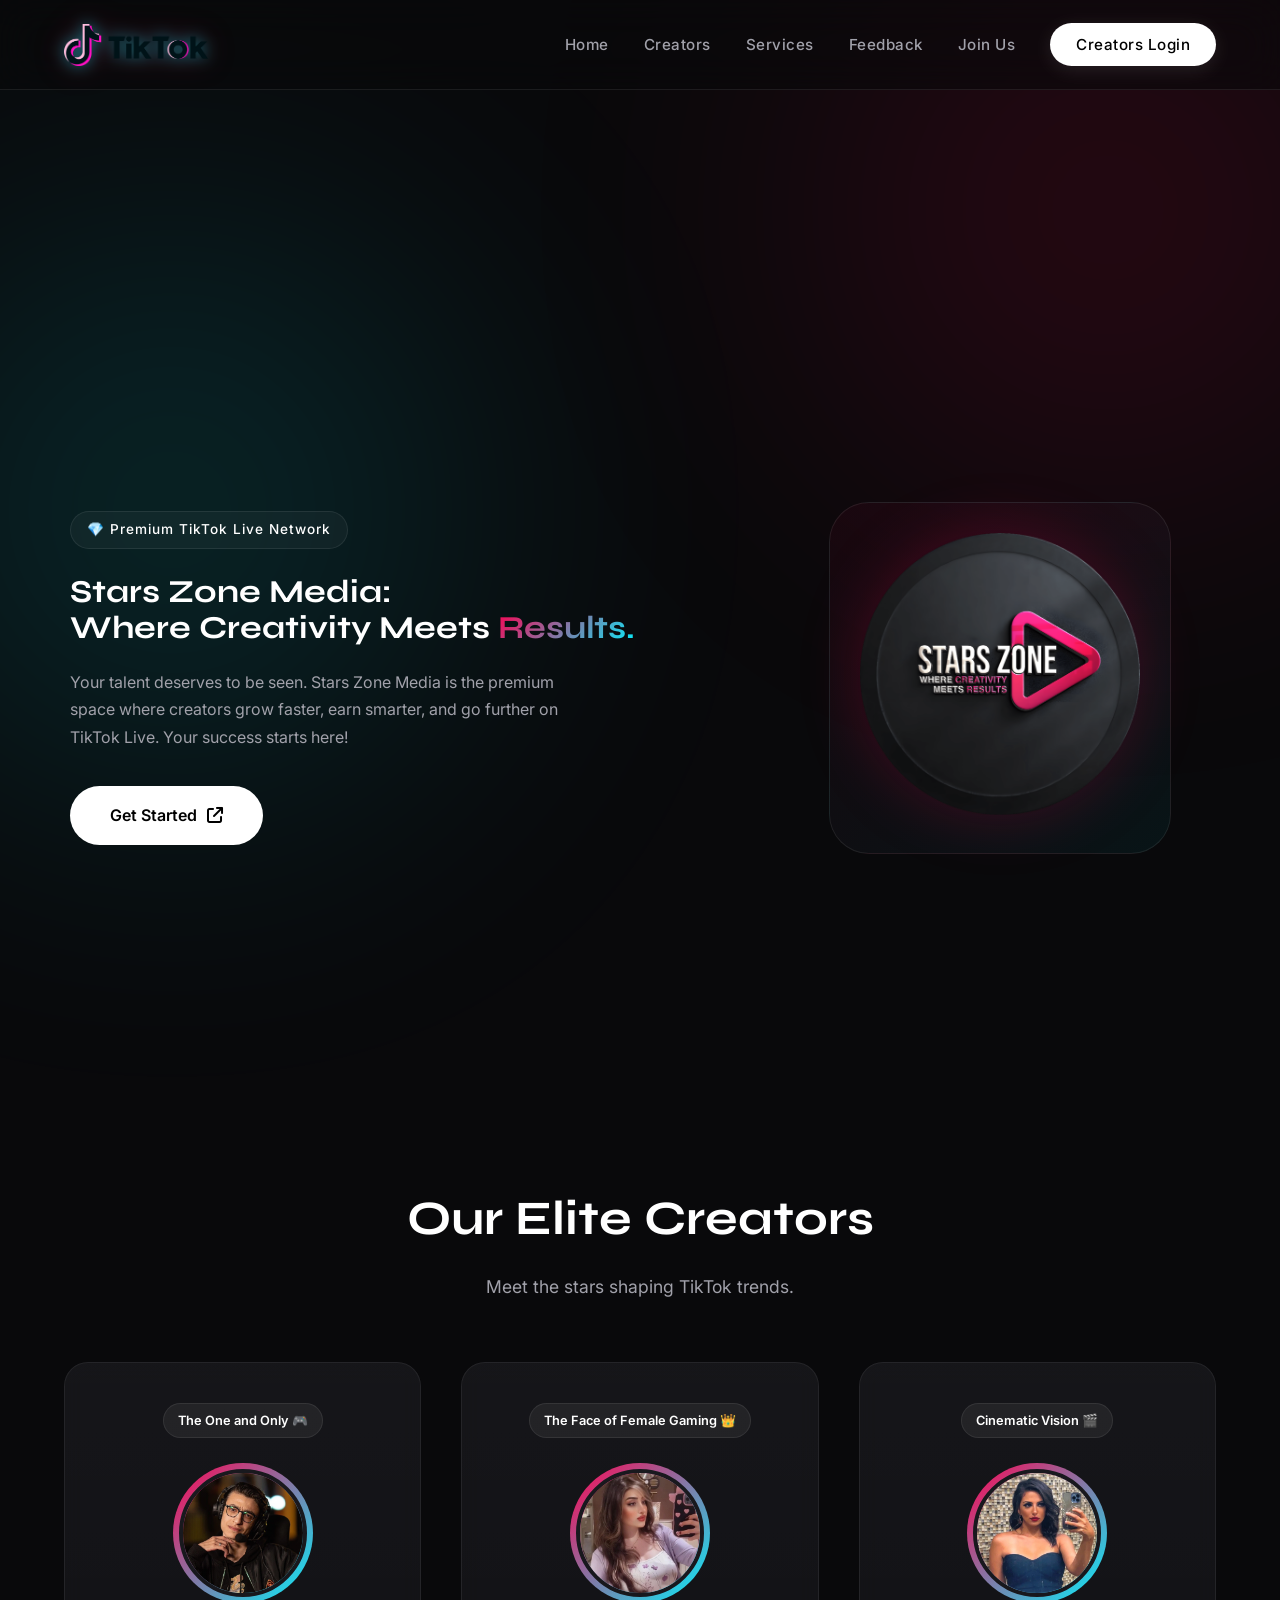
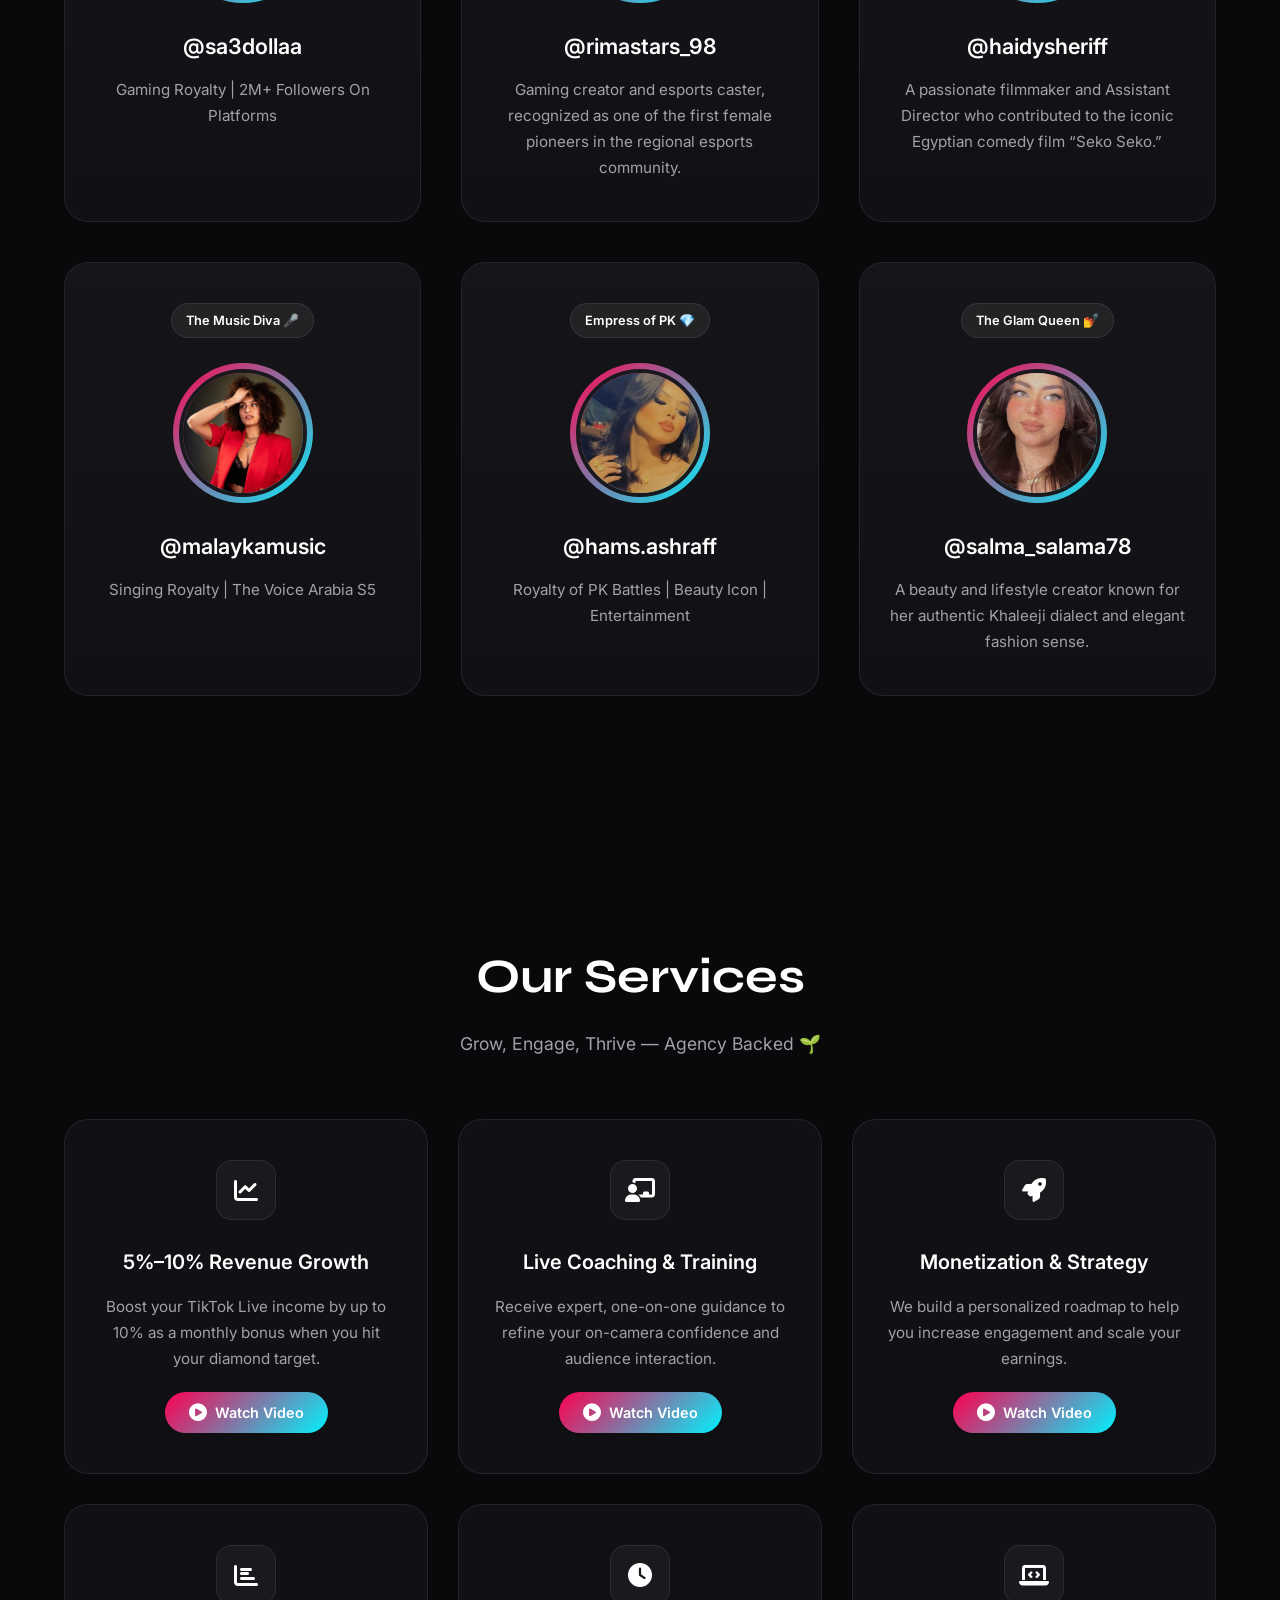
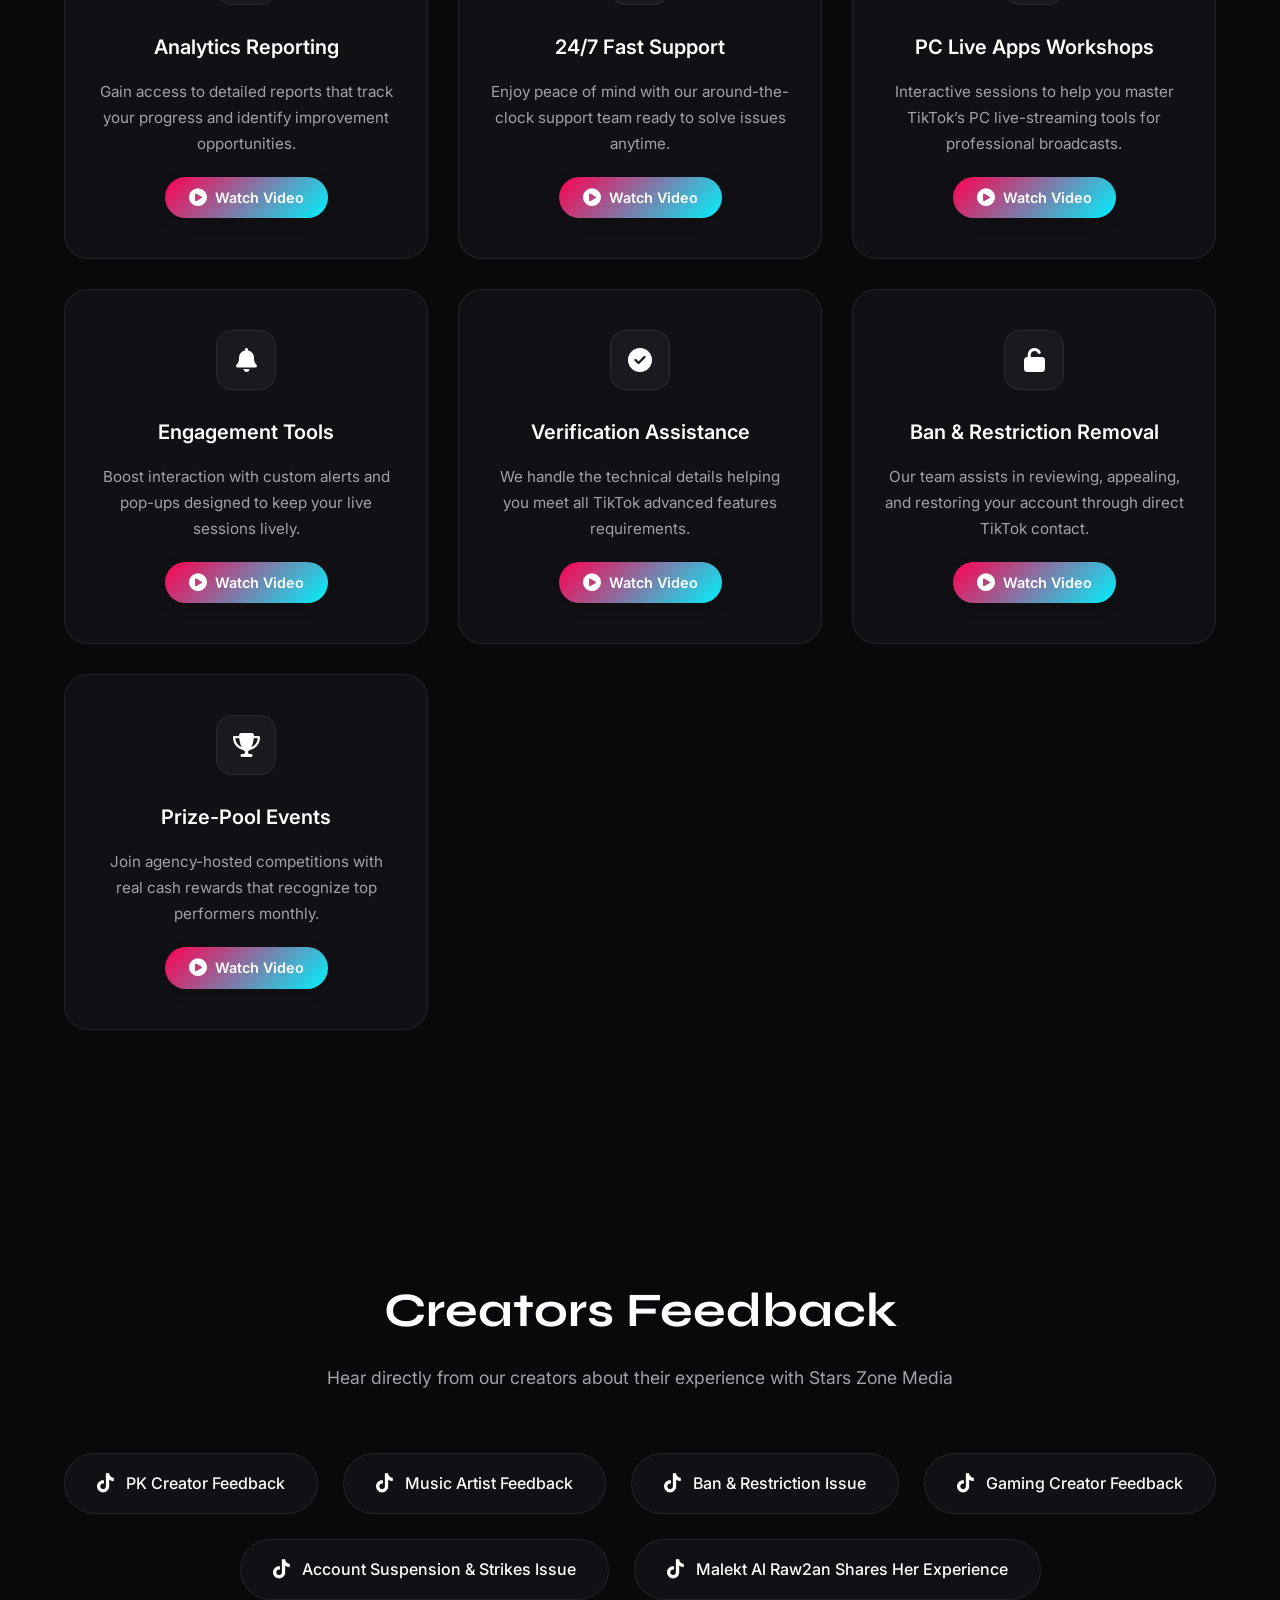
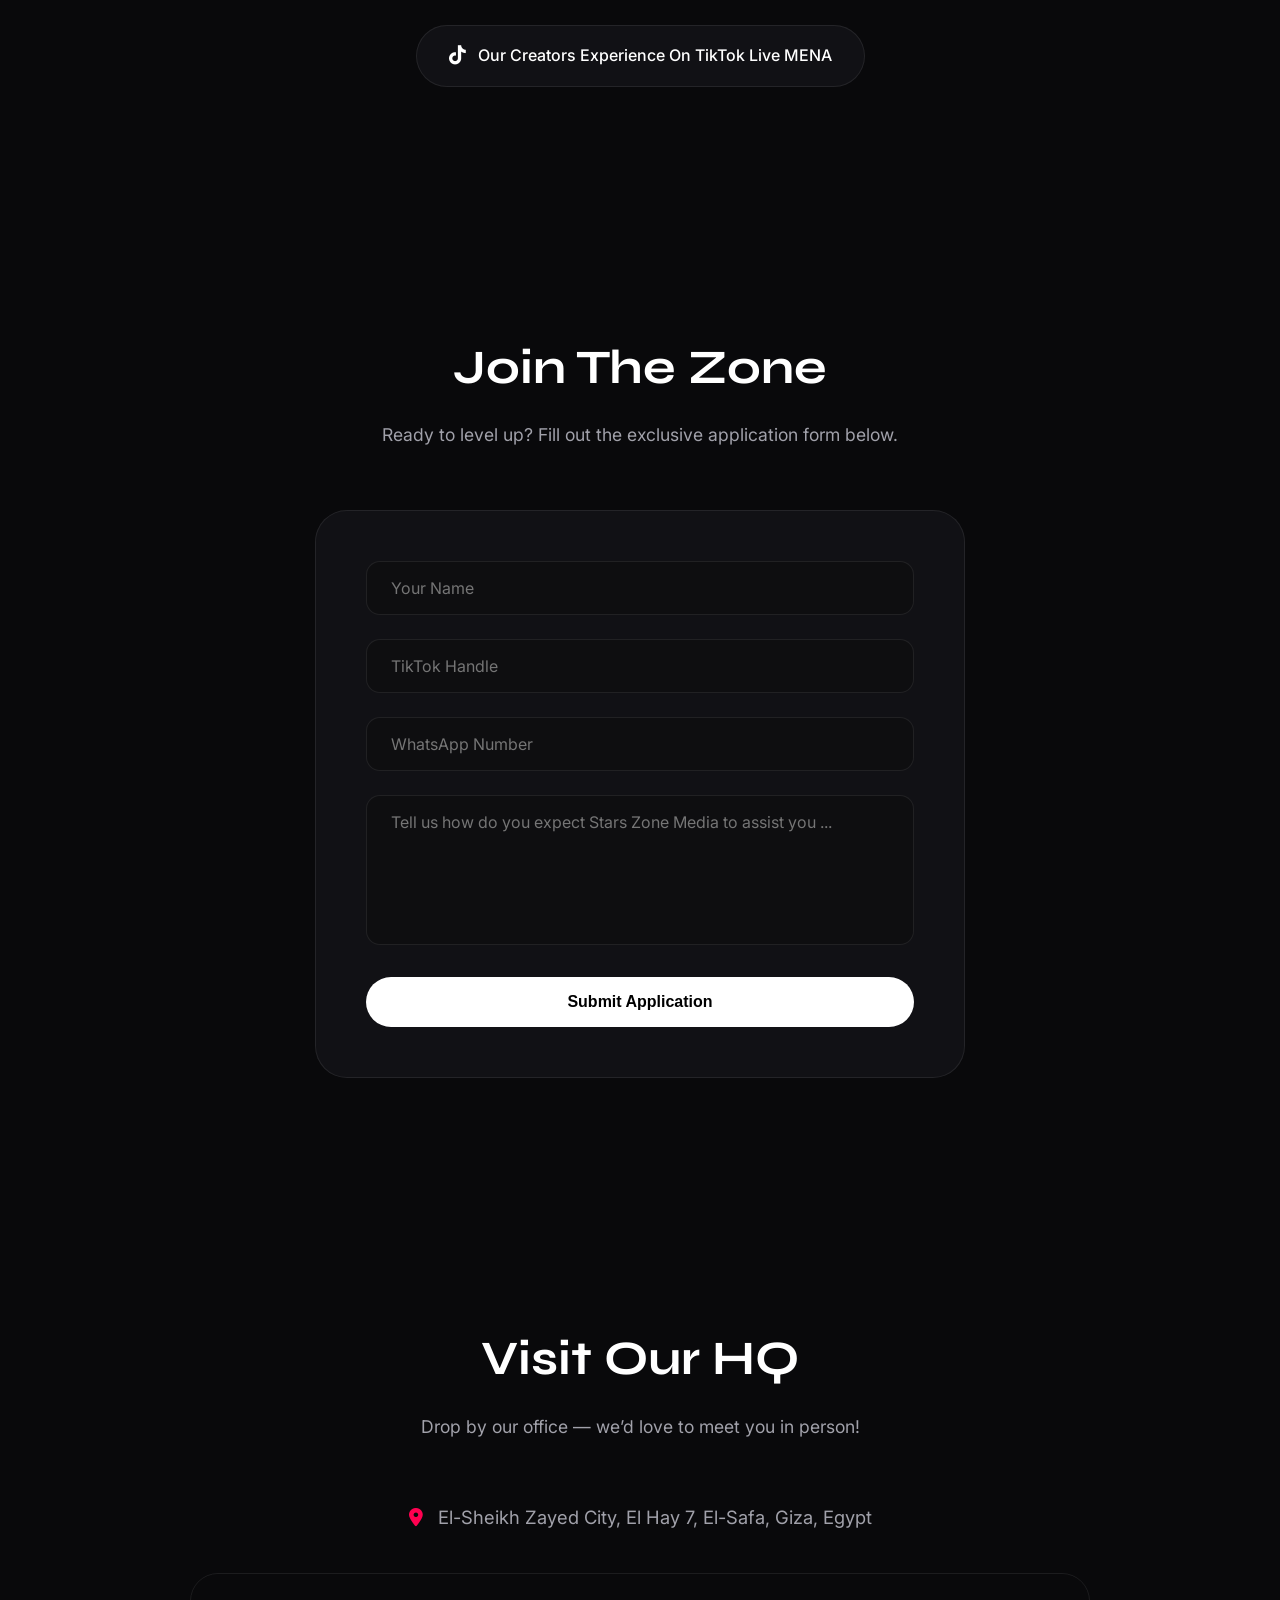
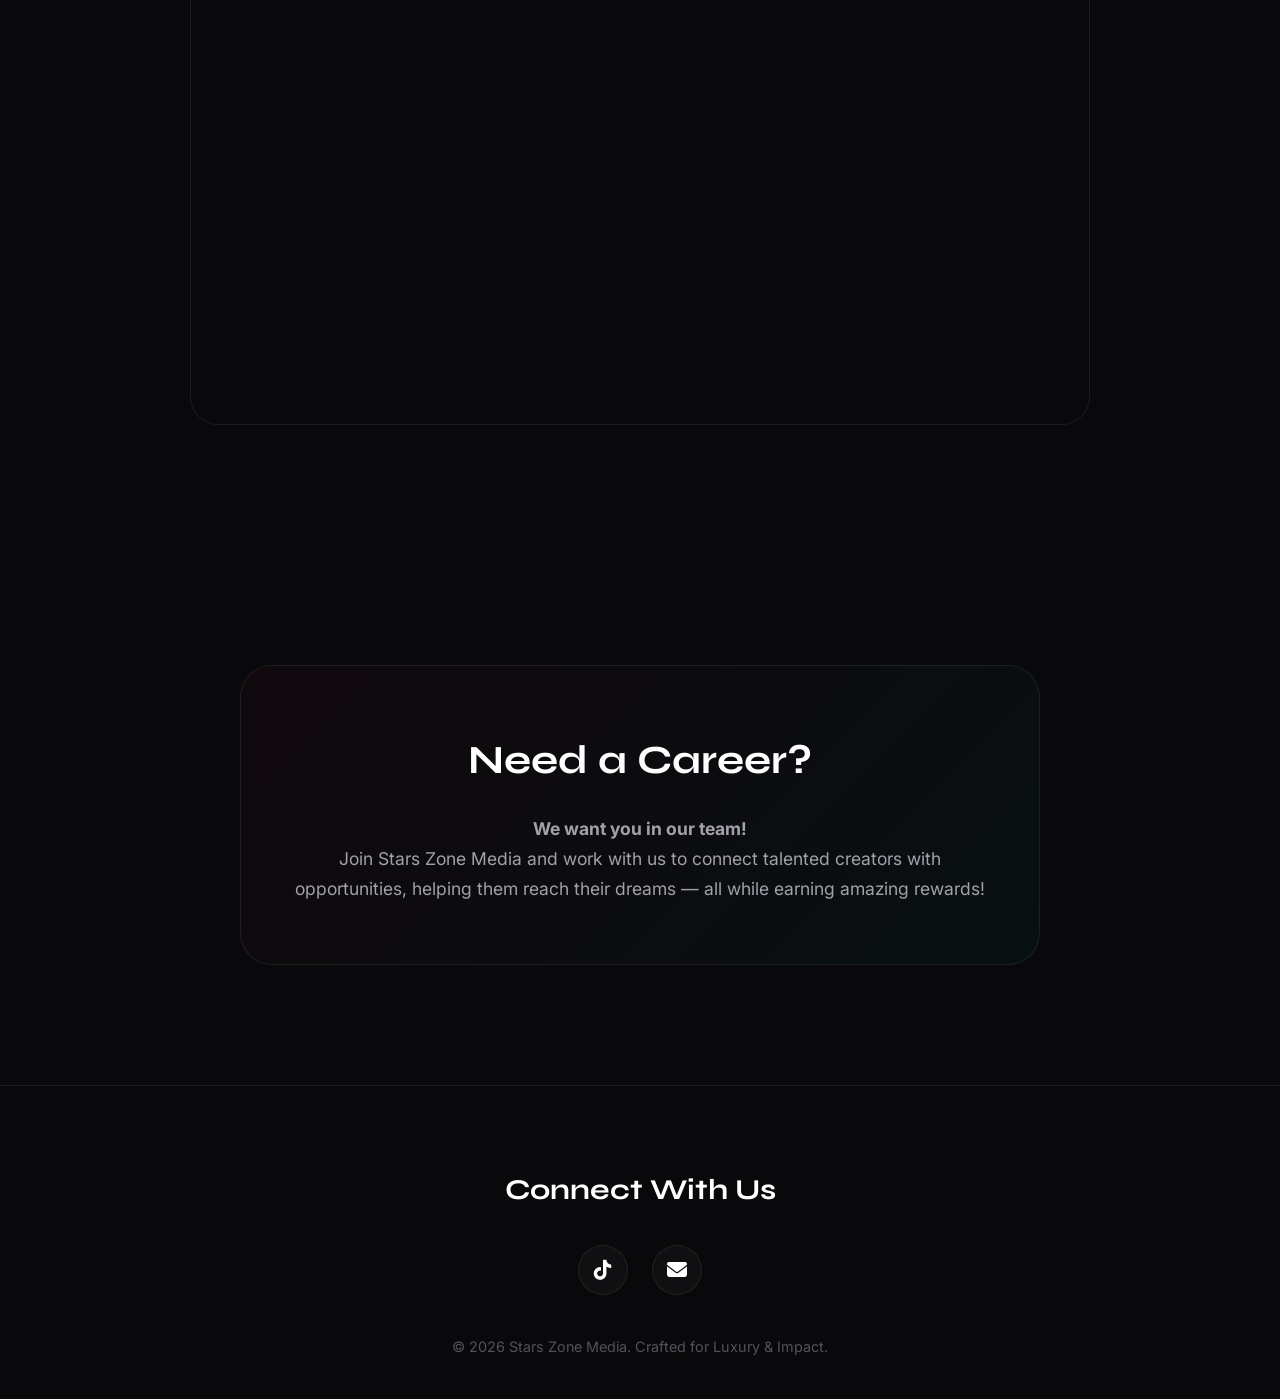
==== index.html @ a4824444 "Update index.html" ====
<!DOCTYPE html>
<html lang="en">
<head>
    <meta charset="UTF-8">
    <meta name="viewport" content="width=device-width, initial-scale=1.0">
    <meta name="title" content="Stars Zone Media | TikTok Live Agency & Creators Growth Experts">
    <meta name="description" content="Stars Zone Media helps TikTok Live creators grow, earn, and shine through professional management and creator support.">
    <meta name="keywords" content="Stars Zone Media, earn more on tiktok, tiktok verification, tiktok live pro, TikTok Agency, TikTok Live, TikTok Live Agency, TikTok Creator Growth, TikTok Talent Agency, TikTok Management, TikTok Influencers, TikTok Creator Support, TikTok Partner Agency, Social Media Agency, TikTok Growth Agency, Live Streaming Agency, TikTok Live Creators, TikTok Egypt, TikTok Live Partner, TikTok Coaching, Influencer Management, Creator Marketing, Social Media Growth">
    <meta name="author" content="Stars Zone Media">
    <meta name="robots" content="index, follow">
    <meta name="language" content="English">
    <meta property="og:type" content="website">
    <meta property="og:description" content="Join Stars Zone Media and grow your TikTok Live presence">
    <meta property="og:image" content="https://media.licdn.com/dms/image/v2/D4D03AQFKP42dPjF2Mw/profile-displayphoto-shrink_200_200/B4DZdZeT1qGUAY-/0/1749552808247?e=2147483647&v=beta&t=SfHC8u0kyc8D03xx17aTocbpOFfZE3t_4zu2LM-YdHc">

    <title>Stars Zone Media | TikTok Creator Network Agency</title>

    <link rel="icon" href="images/loginicon.PNG">
    <link rel="preload" as="image" href="images/icon-old.webp" fetchpriority="high">
    <link rel="stylesheet" href="styles.css">

    <!-- Google Fonts -->
    <link rel="preconnect" href="https://fonts.googleapis.com">
    <link rel="preconnect" href="https://fonts.gstatic.com" crossorigin>

    <link rel="preload"
          as="style"
          href="https://fonts.googleapis.com/css2?family=Inter:wght@300;400;500;600&family=Syne:wght@700;800&display=swap"
          onload="this.onload=null;this.rel='stylesheet'">

    <noscript>
    <link rel="stylesheet"
          href="https://fonts.googleapis.com/css2?family=Inter:wght@300;400;500;600&family=Syne:wght@700;800&display=swap">
    </noscript>

    <!-- Font Awesome -->
    <link rel="preload"
          as="style"
          href="https://cdnjs.cloudflare.com/ajax/libs/font-awesome/6.4.0/css/all.min.css"
          onload="this.onload=null;this.rel='stylesheet'">

    <noscript>
    <link rel="stylesheet"
          href="https://cdnjs.cloudflare.com/ajax/libs/font-awesome/6.4.0/css/all.min.css">
    </noscript>

    <link rel="icon" href="images/webicon.webp">
</head>
<body>
<!-- الواجهة الترحيبية (Splash Screen) -->
<div id="splash-screen">
    <div class="splash-content">

        <video id="splash-video" autoplay muted playsinline preload="auto">
            <source src="videos/welcome.mp4" type="video/mp4">
        </video>
    </div>
</div>
    <div class="bg-glow glow-1"></div>
    <div class="bg-glow glow-2"></div>

    <nav class="navbar">
        <div class="nav-container">
            <div class="nav-logo">
                <img src="images/tiklogo.webp" alt="Stars Zone Media Logo" loading="eager">
            </div>
            <button class="menu-toggle" aria-label="Toggle navigation">
                <span class="bar"></span>
                <span class="bar"></span>
                <span class="bar"></span>
            </button>
            <ul class="nav-menu">
                <li><a href="#home">Home</a></li>
                <li><a href="#creators">Creators</a></li>
                <li><a href="#services">Services</a></li>
                <li><a href="#feedback">Feedback</a></li>
                <li><a href="#join">Join Us</a></li>
                <li><a href="login.html" class="creator-login-btn">Creators Login</a></li>
            </ul>
        </div>
        <div class="menu-overlay"></div>
    </nav>

    <section id="home" class="hero">
        <div class="hero-container">
            <div class="hero-content">
                <div class="hero-badge">💎 Premium TikTok Live Network</div>
                <h1>Stars Zone Media:<br>Where Creativity Meets <span class="gradient-text">Results.</span></h1>
                <p>Your talent deserves to be seen. Stars Zone Media is the premium space where creators grow faster, earn smarter, and go further on TikTok Live. Your success starts here!</p>
                <div class="hero-button">
                    <a href="https://www.tiktok.com/tcn/scout_creators?use_spark=1&agency_scout_source=qr_code_leads&ShareLinkID=7499157794223770423" class="cta-button" target="_blank">Get Started <i class="fa-solid fa-arrow-up-right-from-square"></i></a>
                </div>
            </div>
            <div class="hero-image">
                <a href="https://www.tiktok.com/@starszonemedia"
                   target="_blank"
                   rel="noopener noreferrer"
                   title="Visit @starszonemedia's TikTok Profile">
                    <div class="image-wrapper">
                        <img src="images/icon-old.webp"
                             alt="SZM Logo"
                             loading="eager"
                             fetchpriority="high"
                             decoding="async"
                             width="280"
                             height="280">
                    </div>
                </a>
            </div>
        </div>
    </section>

    <section id="creators" class="section creators-section">
        <div class="container">
            <h2 class="section-title">Our Elite Creators</h2>
            <p class="section-subtitle">Meet the stars shaping TikTok trends.</p>
            <div class="creators-grid">
                <div class="creator-card">
                    <span class="card-badge">The One and Only 🎮</span>
                    <div class="creator-img-frame">
                        <a href="https://www.tiktok.com/@sa3dollaa" target="_blank" rel="noopener noreferrer">
                            <img src="images/sa3dola.webp" alt="@sa3dollaa" loading="lazy">
                        </a>
                    </div>
                    <h3>@sa3dollaa</h3>
                    <p class="creator-bio">Gaming Royalty | 2M+ Followers On Platforms</p>
                </div>
                
                <div class="creator-card">
                    <span class="card-badge">The Face of Female Gaming 👑</span>
                    <div class="creator-img-frame">
                        <a href="https://www.tiktok.com/@rimastars_98" target="_blank" rel="noopener noreferrer">
                            <img src="images/rima.webp" alt="@rimastars_98" loading="lazy">
                        </a>
                    </div>
                    <h3>@rimastars_98</h3>
                    <p class="creator-bio">Gaming creator and esports caster, recognized as one of the first female pioneers in the regional esports community.</p>
                </div>

                <div class="creator-card">
                    <span class="card-badge">Cinematic Vision 🎬</span>
                    <div class="creator-img-frame">
                        <a href="https://www.tiktok.com/@haidysheriff" target="_blank" rel="noopener noreferrer">
                            <img src="images/haidy.webp" alt="@haidysheriff" loading="lazy">
                        </a>
                    </div>
                    <h3>@haidysheriff</h3>
                    <p class="creator-bio">A passionate filmmaker and Assistant Director who contributed to the iconic Egyptian comedy film “Seko Seko.”</p>
                </div>

                <div class="creator-card">
                    <span class="card-badge">The Music Diva 🎤</span>
                    <div class="creator-img-frame">
                        <a href="https://www.tiktok.com/@malaykamusic" target="_blank" rel="noopener noreferrer">
                            <img src="images/malayka.webp" alt="@malaykamusic" loading="lazy">
                        </a>
                    </div>
                    <h3>@malaykamusic</h3>
                    <p class="creator-bio">Singing Royalty | The Voice Arabia S5</p>
                </div>

                <div class="creator-card">
                    <span class="card-badge">Empress of PK 💎</span>
                    <div class="creator-img-frame">
                        <a href="https://www.tiktok.com/@hams.ashraff" target="_blank" rel="noopener noreferrer">
                            <img src="images/hams.webp" alt="@hams.ashraff" loading="lazy">
                        </a>
                    </div>
                    <h3>@hams.ashraff</h3>
                    <p class="creator-bio">Royalty of PK Battles | Beauty Icon | Entertainment</p>
                </div>

                <div class="creator-card">
                    <span class="card-badge">The Glam Queen 💅</span>
                    <div class="creator-img-frame">
                        <a href="https://www.tiktok.com/@salma_salama78" target="_blank" rel="noopener noreferrer">
                            <img src="images/salma.webp" alt="@salma_salama78" loading="lazy">
                        </a>
                    </div>
                    <h3>@salma_salama78</h3>
                    <p class="creator-bio">A beauty and lifestyle creator known for her authentic Khaleeji dialect and elegant fashion sense.</p>
                </div>
            </div>
        </div>
    </section>

  
  <section id="services" class="section services-section">
        <div class="container">
            <h2 class="section-title">Our Services</h2>
            <p class="section-subtitle">Grow, Engage, Thrive — Agency Backed 🌱</p>
            <div class="services-grid">
                <!-- الخدمة 1 -->
                <div class="service-card">
                    <div class="icon-box"><i class="fas fa-chart-line"></i></div>
                    <h3>5%–10% Revenue Growth</h3>
                    <p>Boost your TikTok Live income by up to 10% as a monthly bonus when you hit your diamond target.</p>
                    <button class="watch-btn" data-video="videos/bonus.mp4"><i class="fas fa-play-circle"></i> Watch Video</button>
                </div>
                <!-- الخدمة 2 -->
                <div class="service-card">
                    <div class="icon-box"><i class="fas fa-chalkboard-teacher"></i></div>
                    <h3>Live Coaching & Training</h3>
                    <p>Receive expert, one-on-one guidance to refine your on-camera confidence and audience interaction.</p>
                    <button class="watch-btn" data-video="videos/train.mp4"><i class="fas fa-play-circle"></i> Watch Video</button>
                </div>
                <!-- الخدمة 3 -->
                <div class="service-card">
                    <div class="icon-box"><i class="fas fa-rocket"></i></div>
                    <h3>Monetization & Strategy</h3>
                    <p>We build a personalized roadmap to help you increase engagement and scale your earnings.</p>
                    <button class="watch-btn" data-video="videos/mns.mp4"><i class="fas fa-play-circle"></i> Watch Video</button>
                </div>
                <!-- الخدمة 4 -->
                <div class="service-card">
                    <div class="icon-box"><i class="fas fa-chart-bar"></i></div>
                    <h3>Analytics Reporting</h3>
                    <p>Gain access to detailed reports that track your progress and identify improvement opportunities.</p>
                    <button class="watch-btn" data-video="videos/analytics.mp4"><i class="fas fa-play-circle"></i> Watch Video</button>
                </div>
                <!-- الخدمة 5 -->
                <div class="service-card">
                    <div class="icon-box"><i class="fas fa-clock"></i></div>
                    <h3>24/7 Fast Support</h3>
                    <p>Enjoy peace of mind with our around-the-clock support team ready to solve issues anytime.</p>
                    <button class="watch-btn" data-video="videos/support.mp4"><i class="fas fa-play-circle"></i> Watch Video</button>
                </div>
                <!-- الخدمة 6 -->
                <div class="service-card">
                    <div class="icon-box"><i class="fas fa-laptop-code"></i></div>
                    <h3>PC Live Apps Workshops</h3>
                    <p>Interactive sessions to help you master TikTok’s PC live-streaming tools for professional broadcasts.</p>
                    <button class="watch-btn" data-video="videos/obs.mp4"><i class="fas fa-play-circle"></i> Watch Video</button>
                </div>
                <!-- الخدمة 7 -->
                <div class="service-card">
                    <div class="icon-box"><i class="fas fa-bell"></i></div>
                    <h3>Engagement Tools</h3>
                    <p>Boost interaction with custom alerts and pop-ups designed to keep your live sessions lively.</p>
                    <button class="watch-btn" data-video="videos/boost.mp4"><i class="fas fa-play-circle"></i> Watch Video</button>
                </div>
                <!-- الخدمة 8 -->
                <div class="service-card">
                    <div class="icon-box"><i class="fas fa-check-circle"></i></div>
                    <h3>Verification Assistance</h3>
                    <p>We handle the technical details helping you meet all TikTok advanced features requirements.</p>
                    <button class="watch-btn" data-video="videos/verify.mp4"><i class="fas fa-play-circle"></i> Watch Video</button>
                </div>
                <!-- الخدمة 9 -->
                <div class="service-card">
                    <div class="icon-box"><i class="fas fa-unlock"></i></div>
                    <h3>Ban & Restriction Removal</h3>
                    <p>Our team assists in reviewing, appealing, and restoring your account through direct TikTok contact.</p>
                    <button class="watch-btn" data-video="videos/bans.mp4"><i class="fas fa-play-circle"></i> Watch Video</button>
                </div>
                <!-- الخدمة 10 -->
                <div class="service-card">
                    <div class="icon-box"><i class="fas fa-trophy"></i></div>
                    <h3>Prize-Pool Events</h3>
                    <p>Join agency-hosted competitions with real cash rewards that recognize top performers monthly.</p>
                    <button class="watch-btn" data-video="videos/gifts.mp4"><i class="fas fa-play-circle"></i> Watch Video</button>
                </div>
            </div>
        </div>
    </section>

    <section id="feedback" class="section feedback-section">
        <div class="container">
            <h2 class="section-title">Creators Feedback</h2>
            <p class="section-subtitle">Hear directly from our creators about their experience with Stars Zone Media</p>
            <div class="feedback-buttons">
                <a href="https://www.tiktok.com/@starszonemedia/video/7514737182465166600" target="_blank" class="feedback-btn"><i class="fa-brands fa-tiktok"></i> PK Creator Feedback</a>
                  <a href="https://www.tiktok.com/@starszonemedia/video/7657298636149214485" target="_blank" class="feedback-btn"><i class="fa-brands fa-tiktok"></i> Music Artist Feedback</a>
                <a href="https://www.tiktok.com/@starszonemedia/video/7548454106042584338" target="_blank" class="feedback-btn"><i class="fa-brands fa-tiktok"></i> Ban & Restriction Issue</a>
                <a href="https://www.tiktok.com/@starszonemedia/video/7511310521975590151" target="_blank" class="feedback-btn"><i class="fa-brands fa-tiktok"></i> Gaming Creator Feedback</a>
                <a href="https://www.tiktok.com/@starszonemedia/video/7649488412336016660" target="_blank" class="feedback-btn"><i class="fa-brands fa-tiktok"></i> Account Suspension & Strikes Issue</a>
                <a href="https://www.tiktok.com/@starszonemedia/video/7649699708394425620" target="_blank" class="feedback-btn"><i class="fa-brands fa-tiktok"></i> Malekt Al Raw2an Shares Her Experience</a>
                <a href="https://www.tiktok.com/@starszonemedia/video/7611931656718470420" target="_blank" class="feedback-btn"><i class="fa-brands fa-tiktok"></i> Our Creators Experience On TikTok Live MENA</a>
            </div>
        </div>
    </section>

    <section id="join" class="section join-section">
        <div class="container">
            <h2 class="section-title">Join The Zone</h2>
            <p class="section-subtitle">Ready to level up? Fill out the exclusive application form below.</p>
            <div class="form-wrapper">
                <form id="join-form" class="join-form">
                    <div class="input-group">
                        <input type="text" id="name" placeholder="Your Name" required>
                    </div>
                    <div class="input-group">
                        <input type="text" id="tiktok" placeholder="TikTok Handle" required>
                    </div>
                    <div class="input-group">
                        <input type="number" id="whatsApp" placeholder="WhatsApp Number">
                    </div>
                    <div class="input-group">
                        <textarea id="message" placeholder="Tell us how do you expect Stars Zone Media to assist you ..." required></textarea>
                    </div>
                    <button type="submit" class="cta-button full-width">Submit Application</button>
                </form>
            </div>
        </div>
    </section>

    <section id="visit" class="section visit-section">
        <div class="container">
            <h2 class="section-title">Visit Our HQ</h2>
            <p class="section-subtitle">Drop by our office — we’d love to meet you in person!</p>
            <div class="location-info">
                <p><i class="fa-solid fa-location-dot"></i> El-Sheikh Zayed City, El Hay 7, El-Safa, Giza, Egypt</p>
            </div>
            <div class="map-container">
                <iframe src="https://www.google.com/maps/embed?pb=!1m18!1m12!1m3!1d3454.4690623945767!2d30.98049007538997!3d30.023398174934137!2m3!1f0!2f0!3f0!3m2!1i1024!2i768!4f13.1!3m3!1m2!1s0x145859000b7eb0f9%3A0xcb406f21dcdd0873!2sStars%20zone%20media!5e0!3m2!1sen!2seg!4v1759796907129!5m2!1sen!2seg" allowfullscreen="" loading="lazy" referrerpolicy="no-referrer-when-downgrade"></iframe>
            </div>
        </div>
    </section>

    <section id="career" class="section career-section">
        <div class="container">
            <div class="career-box">
                <h2>Need a Career?</h2>
                <p><b>We want you in our team!</b><br>Join Stars Zone Media and work with us to connect talented creators with opportunities, helping them reach their dreams — all while earning amazing rewards!</p>
            </div>
        </div>
    </section>

    <footer class="footer">
        <div class="container">
            <h2 class="footer-title">Connect With Us</h2>
            <div class="footer-icons">
                <a href="https://www.tiktok.com/@starszonemedia" target="_blank" rel="noopener noreferrer" class="footer-icon" title="Follow Us on TikTok">
                    <i class="fa-brands fa-tiktok"></i>
                </a>
                <a href="https://mail.google.com/mail/?view=cm&fs=1&to=starszonemedia@gmail.com&su=Collaboration%20Request" target="_blank" rel="noopener noreferrer" class="footer-icon" title="Email Us">
                    <i class="fas fa-envelope"></i>
                </a>
            </div>
            <p class="footer-copy">© 2026 Stars Zone Media. Crafted for Luxury & Impact.</p>
        </div>
    </footer>

    <!-- Pop-up Video Modal -->
    <div id="video-modal" class="video-modal" style="display: none;">
        <div class="modal-content">
            <span class="close-modal">&times;</span>
            <div class="video-container">
                <video id="service-video" controls autoplay muted>
                    Your browser does not support the video tag.
                </video>
            </div>
        </div>
    </div>

    <script src="script.js" defer></script>
</body>
</html>
---- styles.css ----
/* General Reset & Variable Definition */
* {
    margin: 0;
    padding: 0;
    box-sizing: border-box;
}

:root {
    --bg-dark: #09090b;
    --bg-surface: rgba(22, 22, 27, 0.7);
    --border-color: rgba(255, 255, 255, 0.08);
    --primary-glow: #ff0050;
    --secondary-glow: #00f2fe;
    --text-pure: #ffffff;
    --text-muted: #a1a1aa;
    --font-heading: 'Syne', sans-serif;
    --font-body: 'Inter', sans-serif;
    --transition-smooth: all 0.4s cubic-bezier(0.16, 1, 0.3, 1);
}

html {
    scroll-behavior: smooth;
}

body {
    font-family: var(--font-body);
    background-color: var(--bg-dark);
    color: var(--text-pure);
    line-height: 1.7;
    overflow-x: hidden;
    position: relative;
}

/* Ambient Background Lights (Glow System) */
.bg-glow {
    position: fixed;
    width: 600px;
    height: 600px;
    border-radius: 50%;
    filter: blur(140px);
    pointer-events: none;
    z-index: -1;
    opacity: 0.12;
}
.glow-1 {
    top: -10%;
    right: -10%;
    background: var(--primary-glow);
}
.glow-2 {
    bottom: 10%;
    left: -10%;
    background: var(--secondary-glow);
}

.container {
    width: 100%;
    max-width: 1200px;
    margin: 0 auto;
    padding: 0 24px;
}

/* Premium Navbar with Glassmorphism */
.navbar {
    position: fixed;
    top: 0;
    width: 100%;
    background: rgba(9, 9, 11, 0.6);
    backdrop-filter: blur(20px);
    -webkit-backdrop-filter: blur(20px);
    border-bottom: 1px solid var(--border-color);
    z-index: 1000;
    height: 90px;
    display: flex;
    align-items: center;
    transition: var(--transition-smooth);
}

.nav-container {
    width: 100%;
    max-width: 1200px;
    margin: 0 auto;
    padding: 0 24px;
    display: flex;
    justify-content: space-between;
    align-items: center;
}

/* فلتر كحلي متوهج ذكي لحماية وإبراز لوجو تيك توك */
/* Premium Animated Logo */
.nav-logo img {
    height: 42px;
    width: auto;
    display: block;
    filter: drop-shadow(0 0 8px rgba(0,242,254,.45)) drop-shadow(0 0 14px rgba(255,0,80,.25));
    transition: transform .4s ease, filter .4s ease;
    animation: logoFloat 4s ease-in-out infinite;
}

.nav-logo img:hover {
    transform: scale(1.08);
    filter: drop-shadow(0 0 12px rgba(0,242,254,.7)) drop-shadow(0 0 20px rgba(255,0,80,.5));
}

@keyframes logoGlow {
    0%,100%{
        filter: drop-shadow(0 0 6px rgba(0,242,254,.35)) drop-shadow(0 0 10px rgba(255,0,80,.2));
    }
    50%{
        filter: drop-shadow(0 0 14px rgba(0,242,254,.8)) drop-shadow(0 0 24px rgba(255,0,80,.45));
    }
}

.nav-logo img{
    animation: logoFloat 4s ease-in-out infinite, logoGlow 3s ease-in-out infinite;
}

.nav-menu {
    display: flex;
    list-style: none;
    gap: 35px;
    align-items: center;
}

.nav-menu a {
    text-decoration: none;
    color: var(--text-muted);
    font-weight: 500;
    font-size: 0.95rem;
    letter-spacing: 0.5px;
    transition: var(--transition-smooth);
}

.nav-menu a:hover:not(.creator-login-btn) {
    color: var(--text-pure);
    text-shadow: 0 0 15px rgba(255,255,255,0.5);
}

.creator-login-btn {
    background: #fff;
    color: #000 !important;
    padding: 12px 26px;
    border-radius: 30px;
    font-weight: 600;
    box-shadow: 0 4px 20px rgba(255, 255, 255, 0.1);
}

.creator-login-btn:hover {
    transform: translateY(-2px);
    box-shadow: 0 6px 25px rgba(255, 255, 255, 0.2);
}

.menu-toggle {
    display: none;
    flex-direction: column;
    gap: 6px;
    cursor: pointer;
    background: none;
    border: none;
}

.bar {
    width: 25px;
    height: 2px;
    background-color: var(--text-pure);
    border-radius: 2px;
    transition: var(--transition-smooth);
}

/* Luxury Hero Section */
.hero {
    min-height: 100vh;
    padding-top: 140px;
    display: flex;
    align-items: center;
}

/* تعديل محاذاة ومسافات قسم البداية (Hero) */
.hero-container {
    display: flex;
    align-items: center;
    justify-content: space-between;
    gap: 50px;
    width: 100%;
    padding-left: 70px;
    padding-right: 40px; 
}

.hero-content {
    flex: 1.2;
    display: flex;
    flex-direction: column;
    align-items: flex-start;
    text-align: left;
}

.hero-badge {
    display: inline-block;
    padding: 6px 16px;
    background: rgba(255, 255, 255, 0.04);
    border: 1px solid var(--border-color);
    border-radius: 30px;
    font-size: 0.85rem;
    font-weight: 500;
    margin-bottom: 25px;
    letter-spacing: 1px;
}

.hero h1 {
    font-family: var(--font-heading);
    font-size: 2rem;
    line-height: 1.15;
    color: var(--text-pure);
    margin-bottom: 22px;
    width: 100%;
}

.gradient-text {
    background: linear-gradient(135deg, var(--primary-glow) 0%, var(--secondary-glow) 100%);
    -webkit-background-clip: text;
    -webkit-text-fill-color: transparent;
}

.hero p {
    font-size: 1rem;
    color: var(--text-muted);
    margin-bottom: 35px;
    max-width: 530px;
    width: 100%;
}

.hero-button {
    width: 100%;
    display: flex;
    justify-content: flex-start;
}

.hero-image {
    flex: 0.8;
    display: flex;
    justify-content: center;
    padding-right: 20px;
}

.image-wrapper {
    position: relative;
    padding: 30px;
    background: linear-gradient(135deg, rgba(255,0,80,0.05) 0%, rgba(0,242,254,0.05) 100%);
    border-radius: 40px;
    border: 1px solid var(--border-color);
}

.hero-image img {
    max-width: 280px;
    height: auto;
    filter: drop-shadow(0 0 30px rgba(255, 0, 80, 0.2));
    transition: var(--transition-smooth);
}

.hero-image img:hover {
    transform: scale(1.05) rotate(2deg);
}

/* Master Premium Buttons */
.cta-button {
    display: inline-flex;
    align-items: center;
    gap: 10px;
    background: var(--text-pure);
    color: #000;
    padding: 16px 40px;
    text-decoration: none;
    border-radius: 40px;
    font-weight: 600;
    font-size: 1rem;
    transition: var(--transition-smooth);
    border: none;
    cursor: pointer;
}

.cta-button:hover {
    transform: translateY(-4px);
    box-shadow: 0 15px 30px rgba(255, 255, 255, 0.15);
}

/* Base Sections layout */
.section {
    padding: 120px 0;
}

.section-title {
    font-family: var(--font-heading);
    font-size: 3rem;
    color: var(--text-pure);
    text-align: center;
    margin-bottom: 12px;
}

.section-subtitle {
    font-size: 1.1rem;
    text-align: center;
    margin-bottom: 60px;
    color: var(--text-muted);
}

/* High-End Creators Grid */
.creators-grid {
    display: grid;
    grid-template-columns: repeat(auto-fit, minmax(320px, 1fr));
    gap: 40px;
}

.creator-card {
    background: var(--bg-surface);
    backdrop-filter: blur(10px);
    -webkit-backdrop-filter: blur(10px);
    border: 1px solid var(--border-color);
    border-radius: 24px;
    padding: 40px 30px;
    text-align: center;
    transition: var(--transition-smooth);
    position: relative;
    overflow: hidden;
}

.creator-card::before {
    content: '';
    position: absolute;
    top: 0; left: 0; width: 100%; height: 100%;
    background: linear-gradient(180deg, rgba(255,255,255,0.02) 0%, transparent 100%);
    pointer-events: none;
}

.creator-card .card-badge {
    display: inline-block;
    font-size: 0.8rem;
    font-weight: 600;
    color: #fff;
    background: rgba(255, 255, 255, 0.06);
    border: 1px solid var(--border-color);
    padding: 6px 14px;
    border-radius: 30px;
    margin-bottom: 25px;
}

.creator-img-frame {
    width: 140px;
    height: 140px;
    border-radius: 50%;
    margin: 0 auto 25px;
    padding: 6px;
    background: linear-gradient(135deg, var(--primary-glow), var(--secondary-glow));
}

.creator-card img {
    width: 100%;
    height: 100%;
    border-radius: 50%;
    object-fit: cover;
    display: block;
    border: 4px solid #16161b;
}

.creator-card h3 {
    font-family: var(--font-body);
    color: var(--text-pure);
    margin-bottom: 12px;
    font-size: 1.35rem;
    font-weight: 600;
}

.creator-bio {
    font-size: 0.95rem;
    color: var(--text-muted);
}

.creator-card:hover {
    transform: translateY(-8px);
    border-color: rgba(255, 255, 255, 0.2);
    box-shadow: 0 20px 40px rgba(0, 0, 0, 0.4);
}

/* Modern Services UI */
.services-grid {
    display: grid;
    grid-template-columns: repeat(auto-fit, minmax(300px, 1fr));
    gap: 30px;
}

.service-card {
    background: var(--bg-surface);
    border: 1px solid var(--border-color);
    padding: 40px 30px;
    border-radius: 24px;
    transition: var(--transition-smooth);
    display: flex;
    flex-direction: column;
    align-items: center;
    text-align: center;
    min-height: 340px; /* طول موحد مناسب للكروت بعد إضافة الزر */
}

.icon-box {
    width: 60px;
    height: 60px;
    background: rgba(255, 255, 255, 0.04);
    border: 1px solid var(--border-color);
    border-radius: 16px;
    display: flex;
    align-items: center;
    justify-content: center;
    font-size: 1.5rem;
    color: var(--text-pure);
    margin-bottom: 25px;
    transition: var(--transition-smooth);
    margin-left: auto;
    margin-right: auto;
}

.service-card h3 {
    font-size: 1.25rem;
    font-weight: 600;
    margin-bottom: 15px;
    color: var(--text-pure);
}

.service-card p {
    font-size: 0.95rem;
    color: var(--text-muted);
    margin-bottom: 20px;
}

.service-card:hover {
    border-color: rgba(255, 255, 255, 0.15);
    transform: translateY(-5px);
}

.service-card:hover .icon-box {
    background: var(--text-pure);
    color: #000;
}

/* Premium Feedback Area */
.feedback-buttons {
    display: flex;
    justify-content: center;
    gap: 25px;
    flex-wrap: wrap;
}

.feedback-btn {
    display: inline-flex;
    align-items: center;
    gap: 12px;
    background: var(--bg-surface);
    border: 1px solid var(--border-color);
    color: var(--text-pure);
    padding: 16px 32px;
    border-radius: 40px;
    text-decoration: none;
    font-weight: 500;
    transition: var(--transition-smooth);
}

.feedback-btn i {
    font-size: 1.2rem;
}

.feedback-btn:hover {
    background: rgba(255, 255, 255, 0.08);
    border-color: rgba(255, 255, 255, 0.3);
    transform: translateY(-3px);
}

/* Elegant Form Wrapper */
.form-wrapper {
    background: var(--bg-surface);
    border: 1px solid var(--border-color);
    border-radius: 32px;
    padding: 50px;
    max-width: 650px;
    margin: 0 auto;
}

.join-form {
    display: flex;
    flex-direction: column;
    gap: 24px;
}

.join-form input, .join-form textarea {
    width: 100%;
    padding: 16px 24px;
    background: rgba(0, 0, 0, 0.2);
    border: 1px solid var(--border-color);
    border-radius: 14px;
    color: var(--text-pure);
    font-family: var(--font-body);
    font-size: 1rem;
    outline: none;
    transition: var(--transition-smooth);
}

.join-form input:focus, .join-form textarea:focus {
    border-color: rgba(255, 255, 255, 0.4);
    background: rgba(0, 0, 0, 0.4);
}

.join-form textarea {
    height: 150px;
    resize: none;
}

.full-width {
    width: 100%;
    justify-content: center;
}

/* Maps & Location Styling */
.location-info {
    margin-bottom: 40px;
    font-size: 1.15rem;
    text-align: center;
    color: var(--text-muted);
}

.location-info i {
    color: var(--primary-glow);
    margin-right: 10px;
}

.map-container {
    max-width: 900px;
    margin: 0 auto;
    border-radius: 28px;
    overflow: hidden;
    border: 1px solid var(--border-color);
}

.map-container iframe {
    width: 100%;
    height: 450px;
    border: none;
    display: block;
    filter: invert(90%) hue-rotate(180deg);
}

/* Premium Career Showcase */
.career-box {
    text-align: center;
    background: linear-gradient(135deg, rgba(255,0,80,0.03) 0%, rgba(0,242,254,0.03) 100%);
    border: 1px solid var(--border-color);
    padding: 60px 40px;
    border-radius: 32px;
    max-width: 800px;
    margin: 0 auto;
}

.career-box h2 {
    font-family: var(--font-heading);
    font-size: 2.5rem;
    margin-bottom: 20px;
}

.career-box p {
    color: var(--text-muted);
    font-size: 1.1rem;
}

/* Minimalist Footer */
.footer {
    padding: 80px 0 40px;
    border-top: 1px solid var(--border-color);
    text-align: center;
}

.footer-title {
    font-family: var(--font-heading);
    margin-bottom: 30px;
    font-size: 1.8rem;
}

.footer-icons {
    display: flex;
    justify-content: center;
    gap: 24px;
    margin-bottom: 40px;
}

.footer-icon {
    width: 50px;
    height: 50px;
    background: rgba(255, 255, 255, 0.03);
    border: 1px solid var(--border-color);
    color: var(--text-pure);
    display: flex;
    align-items: center;
    justify-content: center;
    border-radius: 50%;
    font-size: 1.25rem;
    transition: var(--transition-smooth);
    text-decoration: none;
}

.footer-icon:hover {
    background: var(--text-pure);
    color: #000;
    transform: translateY(-4px);
}

.footer-copy {
    color: #52525b;
    font-size: 0.9rem;
}

/* Fully Fluid Responsive Design */
@media (max-width: 768px) {
    .hero {
        min-height: auto;
        padding-top: 90px;
    }

    .hero-container {
        flex-direction: column;
        justify-content: flex-start;
        align-items: flex-start;
        text-align: left;
        padding-left: 20px;
        padding-right: 20px;
        gap: 25px;
    }

    .hero-content {
        width: 100%;
    }

    .hero h1 {
        font-size: 2.5rem;
        text-align: left;
    }

    .hero p {
        text-align: left;
        margin: 0 0 30px;
    }

    .hero-image {
        width: 100%;
        display: flex;
        justify-content: center;
    }

    .hero-image img {
        max-width: 220px;
    }

    .section { padding: 80px 0; }
    .section-title { font-size: 2.2rem; }
    .form-wrapper { padding: 30px 20px; }
    .menu-toggle { display: flex; }

    .nav-menu {
        position: fixed;
        top: 0;
        left: -100%;
        width: 300px;
        height: 100vh;
        background: #09090b;
        border-right: 1px solid var(--border-color);
        flex-direction: column;
        align-items: flex-start;
        padding: 60px 40px;
        transition: var(--transition-smooth);
        z-index: 1001;
    }

    .nav-menu.active { left: 0; }

    .menu-overlay {
        position: fixed;
        top: 0;
        left: 0;
        width: 100%;
        height: 100%;
        background: rgba(0,0,0,0.6);
        backdrop-filter: blur(4px);
        display: none;
        z-index: 999;
    }

    .menu-overlay.active {
        display: block;
    }
}

/* ==========================================================================
   Services Video Buttons & Modal System (Fixed & Enhanced)
   ========================================================================== */

/* تنسيق زر Watch Video الفاخر */
.watch-btn {
    background: linear-gradient(135deg, var(--primary-glow), var(--secondary-glow));
    color: var(--text-pure);
    border: none;
    padding: 12px 24px;
    font-size: 0.9rem;
    font-weight: 600;
    font-family: var(--font-body);
    border-radius: 30px;
    cursor: pointer;
    margin-top: auto; /* يضمن بقاء الأزرار في محاذاة واحدة أسفل الكارت */
    display: inline-flex;
    align-items: center;
    gap: 8px;
    transition: var(--transition-smooth);
    box-shadow: 0 4px 15px rgba(0, 0, 0, 0.2);
}

.watch-btn:hover {
    transform: translateY(-3px);
    box-shadow: 0 8px 25px rgba(0, 242, 254, 0.4);
    filter: brightness(1.1);
}

.watch-btn i {
    font-size: 1.1rem;
}

/* نافذة البوب اب (Modal) خارج الميديا كويري لتعمل بكفاءة على جميع الشاشات */
.video-modal {
    display: none;
    position: fixed;
    z-index: 10000;
    left: 0;
    top: 0;
    width: 100%;
    height: 100%;
    background-color: rgba(0, 0, 0, 0.85);
    backdrop-filter: blur(8px);
    -webkit-backdrop-filter: blur(8px);
    justify-content: center;
    align-items: center;
    padding: 20px;
}

.modal-content {
    position: relative;
    background-color: #111115;
    padding: 15px;
    border-radius: 24px;
    width: 100%;
    max-width: 420px; /* حجم مثالي ومريح ومخصص لعرض فيديوهات تيك توك الطولية */
    border: 1px solid var(--border-color);
    box-shadow: 0 0 40px rgba(0, 242, 254, 0.25);
}

.close-modal {
    position: absolute;
    right: -15px;
    top: -45px;
    color: #fff;
    font-size: 38px;
    font-weight: 300;
    cursor: pointer;
    z-index: 10001;
    transition: var(--transition-smooth);
}

.close-modal:hover {
    color: var(--primary-glow);
    transform: scale(1.1);
}

.video-container {
    width: 100%;
    border-radius: 16px;
    overflow: hidden;
    background: #000;
    aspect-ratio: 9 / 16; /* أبعاد شاشات الموبايل (TikTok Vertical Style) */
}

.video-container video {
    width: 100%;
    height: 100%;
    display: block;
    object-fit: cover; /* ملء كامل المساحة بشكل جمالي سلس */
}

/* توافق إضافي للهواتف الصغيرة جدًا */
@media (max-width: 480px) {
    .modal-content {
        max-width: 90%;
        padding: 10px;
    }
    .close-modal {
        right: 5px;
        top: -40px;
        font-size: 32px;
    }
}
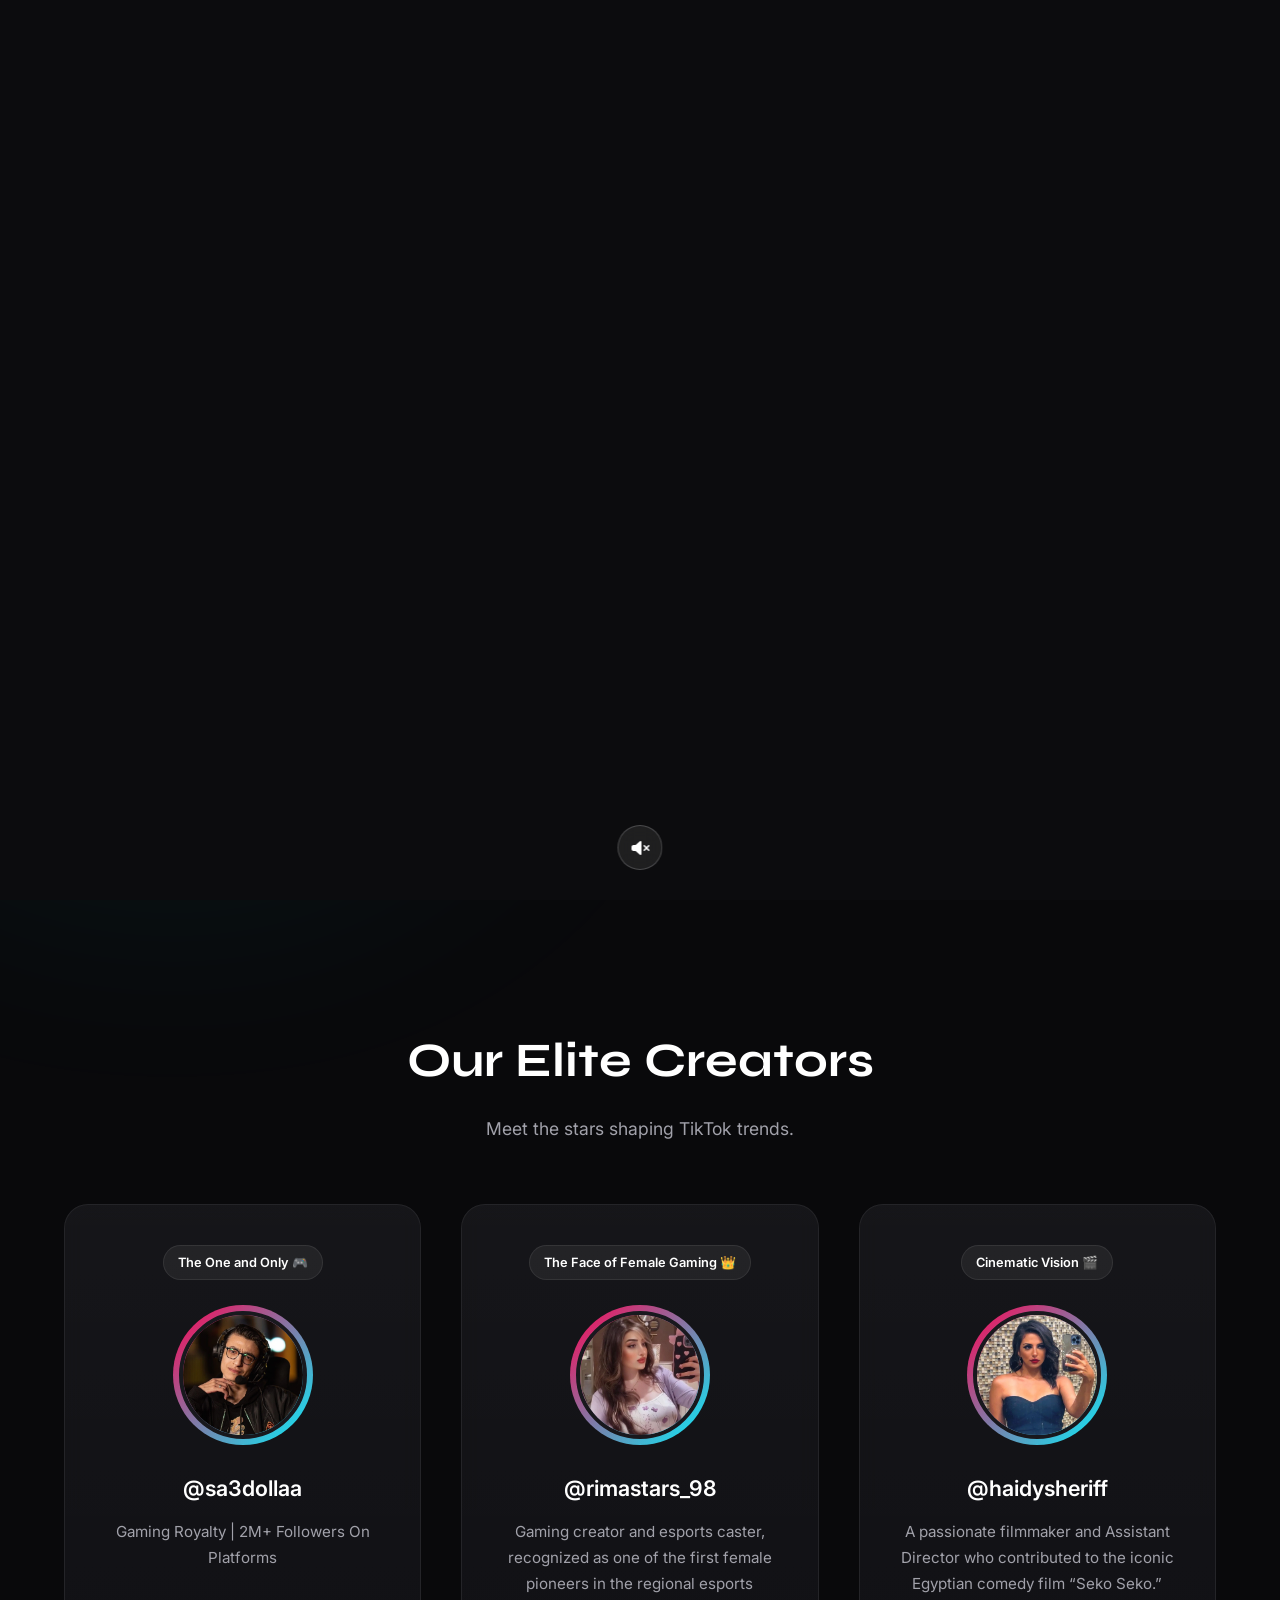
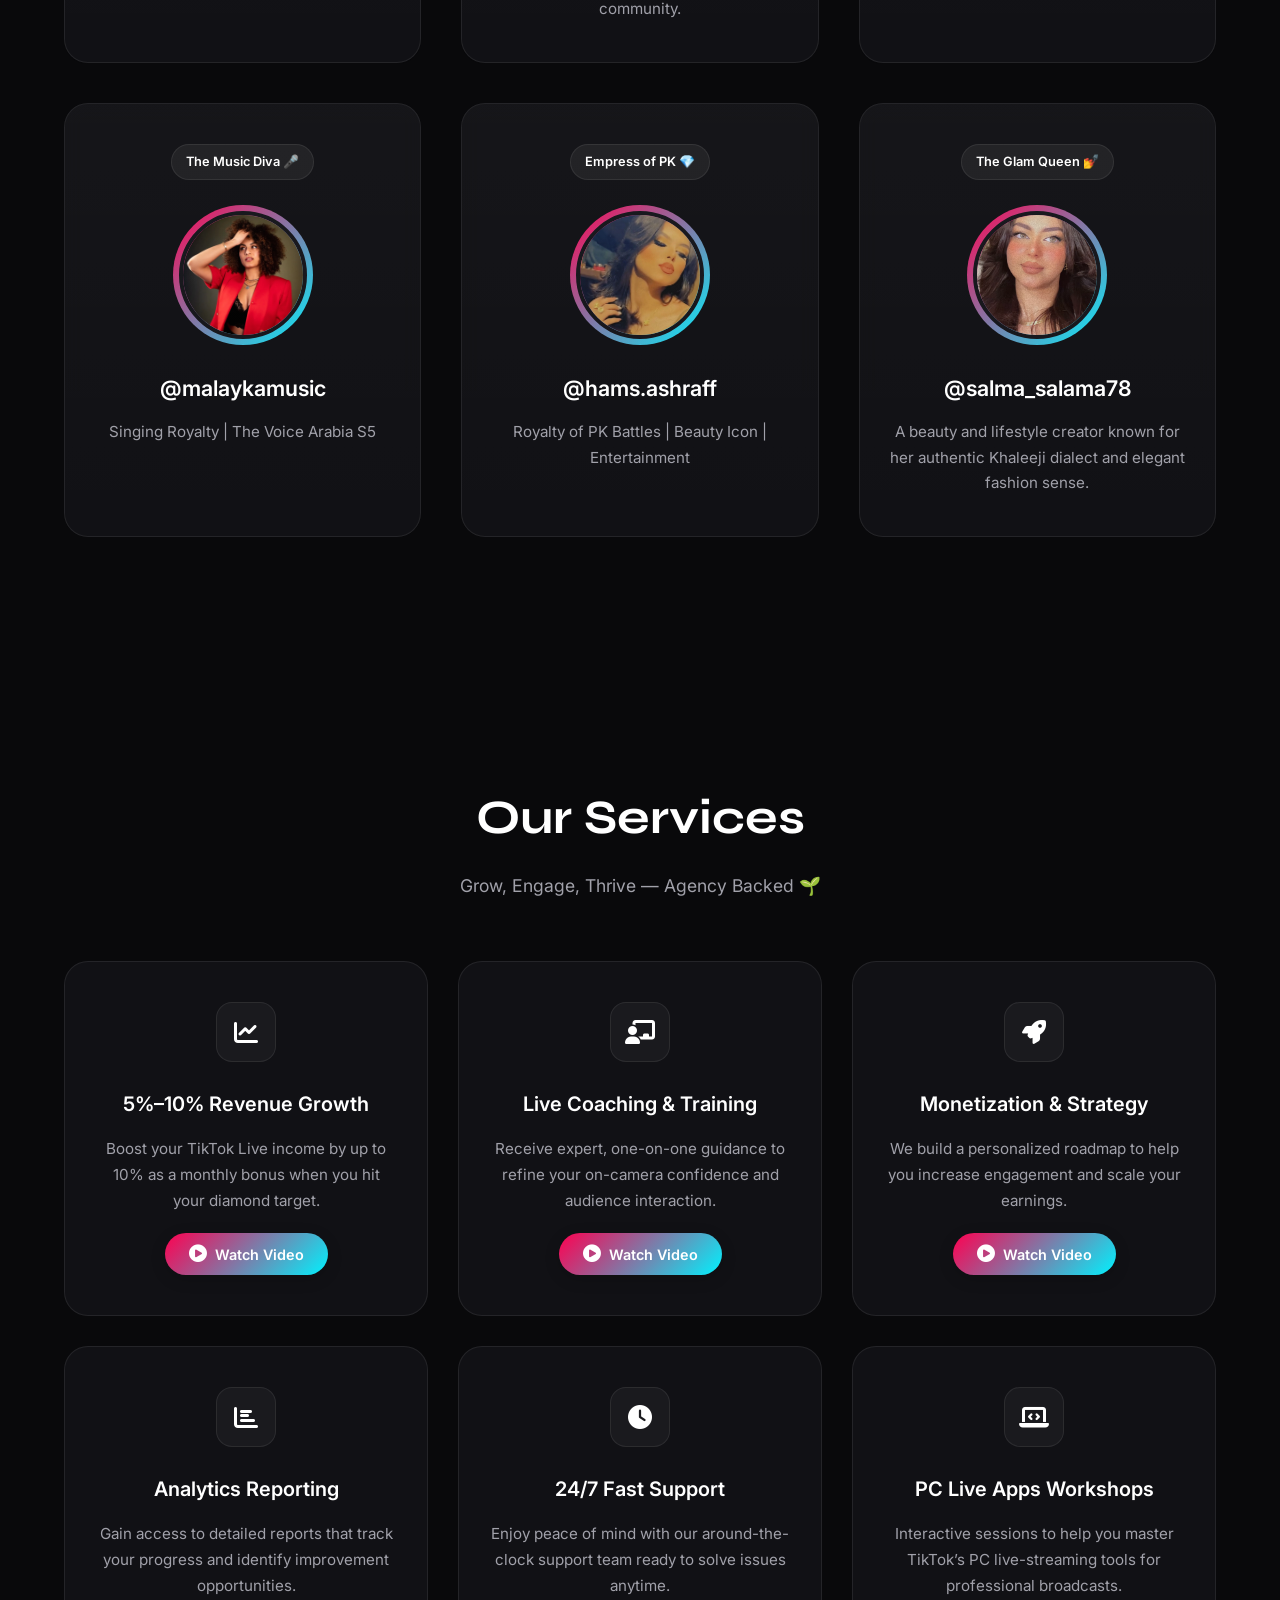
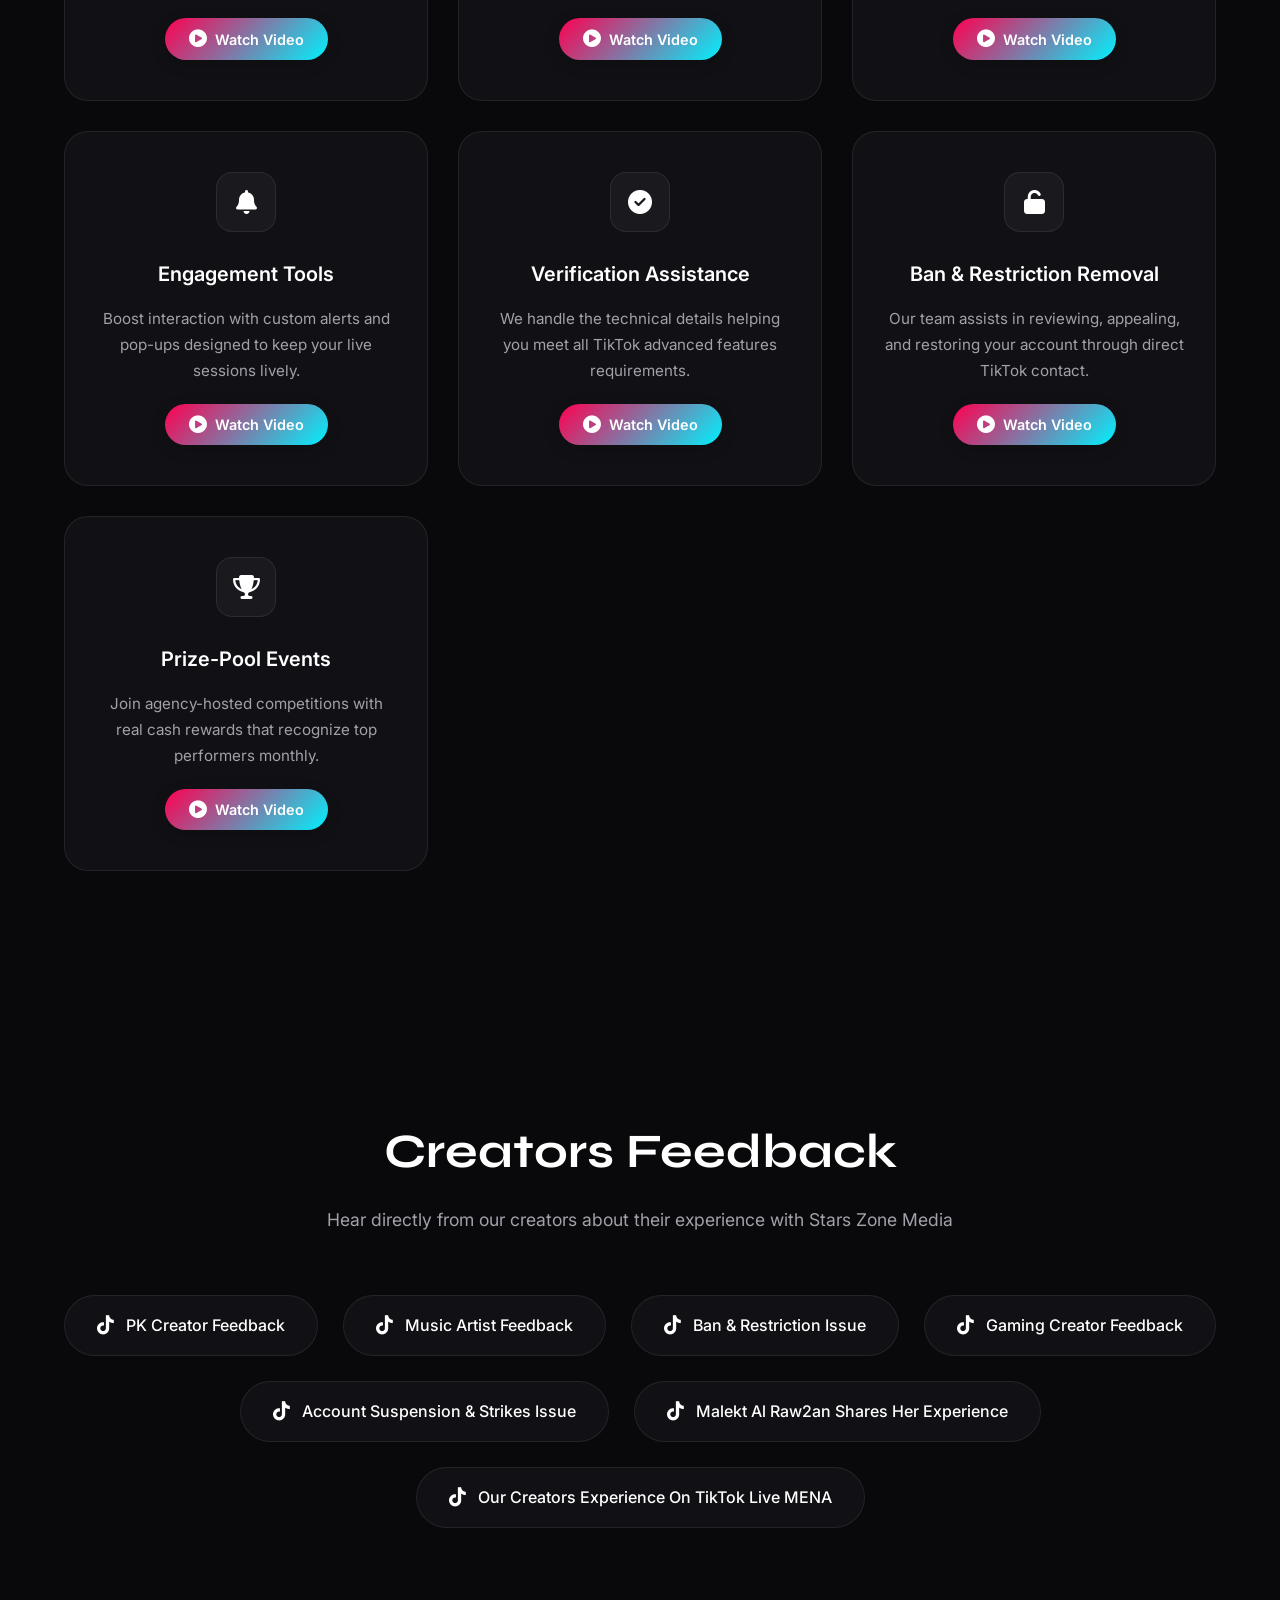
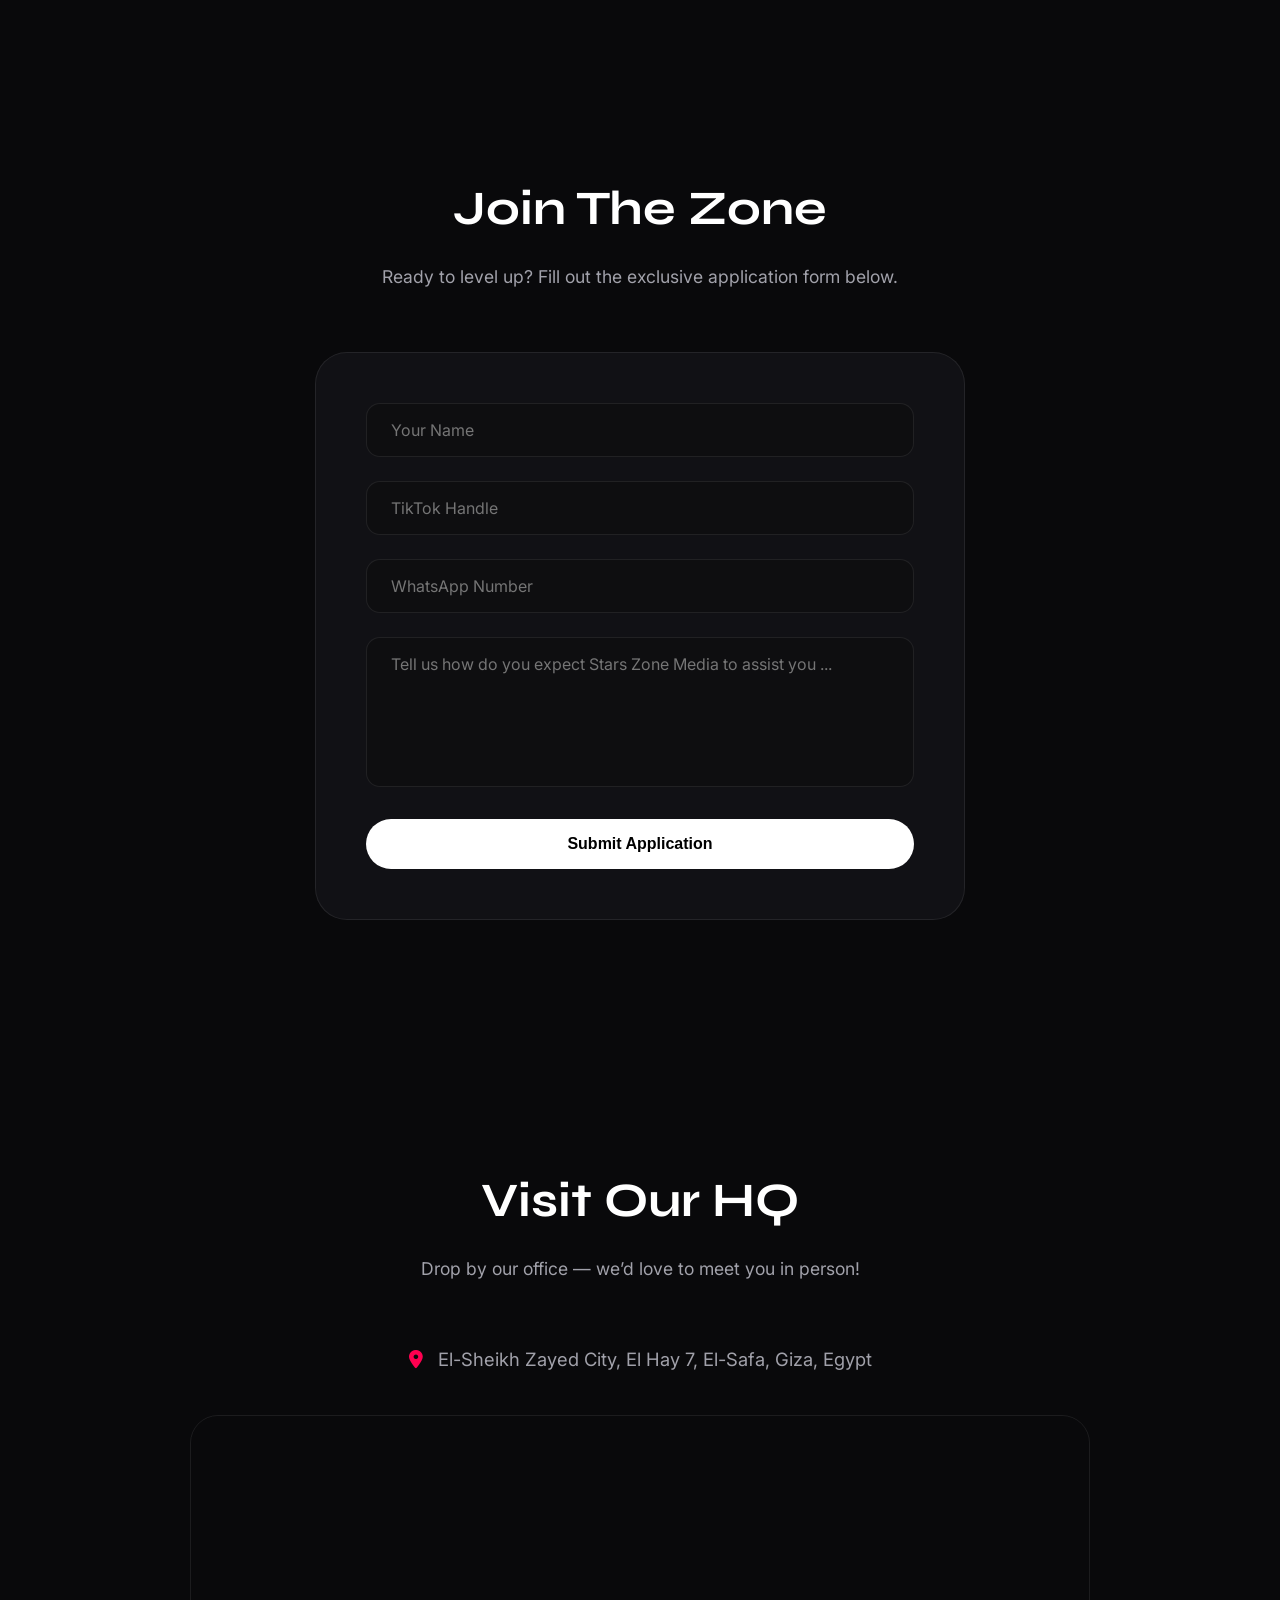
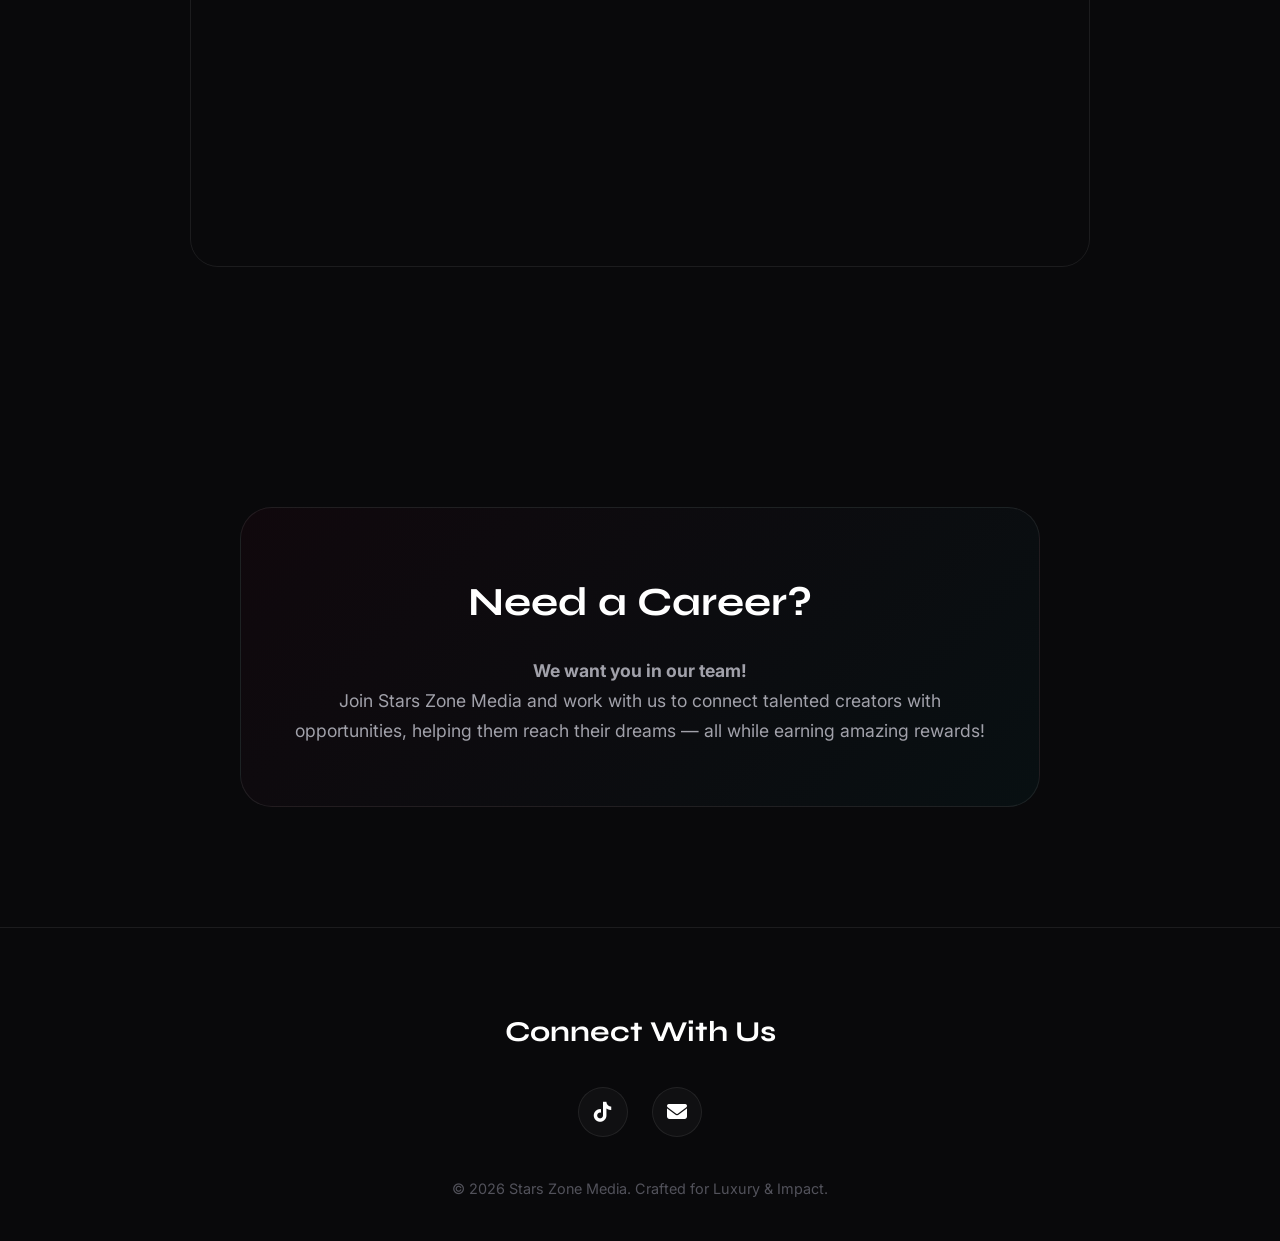
==== commit 3910552d: "Update index.html" ====
--- a/index.html
+++ b/index.html
@@ -54,6 +54,9 @@
         <video id="splash-video" autoplay muted playsinline preload="auto">
             <source src="videos/welcome.mp4" type="video/mp4">
         </video>
+        <button id="sound-toggle-btn" class="sound-btn">
+            <i class="fa-solid fa-volume-xmark"></i>
+        </button>
     </div>
 </div>
     <div class="bg-glow glow-1"></div>
--- a/styles.css
+++ b/styles.css
@@ -86,7 +86,6 @@
     align-items: center;
 }
 
-/* فلتر كحلي متوهج ذكي لحماية وإبراز لوجو تيك توك */
 /* Premium Animated Logo */
 .nav-logo img {
     height: 42px;
@@ -175,7 +174,6 @@
     align-items: center;
 }
 
-/* تعديل محاذاة ومسافات قسم البداية (Hero) */
 .hero-container {
     display: flex;
     align-items: center;
@@ -397,7 +395,7 @@
     flex-direction: column;
     align-items: center;
     text-align: center;
-    min-height: 340px; /* طول موحد مناسب للكروت بعد إضافة الزر */
+    min-height: 340px;
 }
 
 .icon-box {
@@ -611,6 +609,232 @@
 .footer-copy {
     color: #52525b;
     font-size: 0.9rem;
+}
+
+/* ==========================================================================
+   GLOBAL SPLASH SCREEN STYLING (Fixed For All Screens)
+   ========================================================================== */
+#splash-screen {
+    position: fixed !important;
+    top: 0 !important;
+    left: 0 !important;
+    width: 100vw !important;
+    height: 100vh !important;
+    background-color: #090a0c  !important; /* درجة الرمادي الداكنة الفخمة من خلفية لوجو الشركة */
+    z-index: 9999999 !important;
+    overflow: hidden !important;
+    display: flex !important;
+    justify-content: center !important;
+    align-items: center !important;
+    margin: 0 !important;
+    padding: 0 !important;
+    transition: opacity 0.5s ease-out, visibility 0.5s ease-out !important;
+}
+
+.splash-content {
+    position: relative !important;
+    width: 100% !important;
+    height: 100% !important;
+    display: flex !important;
+    justify-content: center !important;
+    align-items: center !important;
+    background-color: #0c0c0e !important; /* توحيد الخلفية تماماً */
+}
+
+#splash-video {
+    width: 100% !important;
+    height: 100% !important;
+    object-fit: contain !important; /* يضمن ظهور كادر الفيديو بالكامل بدون أي قص للأطراف */
+    position: absolute !important;
+    top: 0 !important;
+    left: 0 !important;
+    background-color: #0c0c0e !important;
+}
+
+#skip-splash {
+    position: absolute !important;
+    bottom: 40px !important;
+    right: 40px !important;
+    background: rgba(255, 255, 255, 0.08) !important;
+    color: #ffffff !important;
+    border: 1px solid rgba(255, 255, 255, 0.2) !important;
+    padding: 12px 24px !important;
+    border-radius: 30px !important;
+    cursor: pointer !important;
+    font-family: 'Inter', sans-serif !important;
+    font-size: 14px !important;
+    font-weight: 500 !important;
+    letter-spacing: 1px !important;
+    text-decoration: none !important;
+    display: inline-flex !important;
+    align-items: center !important;
+    gap: 8px !important;
+    backdrop-filter: blur(10px) !important;
+    -webkit-backdrop-filter: blur(10px) !important;
+    z-index: 10000000 !important;
+    transition: all 0.3s ease !important;
+}
+
+#skip-splash:hover {
+    background: #ffffff !important;
+    color: #000000 !important;
+    box-shadow: 0 0 20px rgba(255, 255, 255, 0.6) !important;
+    transform: translateY(-2px) !important;
+}
+
+#splash-screen.fade-out {
+    opacity: 0 !important;
+    visibility: hidden !important;
+    pointer-events: none !important;
+}
+.splash-content {
+    position: relative;
+    display: flex;
+    flex-direction: column;
+    align-items: center;
+    justify-content: center;
+}
+
+.sound-btn {
+    position: absolute;
+    bottom: 20px;
+    background: rgba(0, 0, 0, 0.7);
+    color: #fff;
+    border: 2px solid #fff;
+    padding: 10px 20px;
+    border-radius: 30px;
+    cursor: pointer;
+    font-size: 14px;
+    font-weight: 600;
+    display: flex;
+    align-items: center;
+    gap: 8px;
+    transition: all 0.3s ease;
+    z-index: 10;
+}
+
+.sound-btn:hover {
+    background: #fff;
+    color: #000;
+}
+#sound-toggle-btn {
+    position: absolute !important;
+    bottom: 30px !important;
+    left: 50% !important;
+    transform: translateX(-50%) !important;
+    background: rgba(255, 255, 255, 0.08) !important;
+    color: #ffffff !important;
+    border: 1px solid rgba(255, 255, 255, 0.2) !important;
+    width: 45px !important;
+    height: 45px !important;
+    border-radius: 50% !important;
+    cursor: pointer !important;
+    display: inline-flex !important;
+    align-items: center !important;
+    justify-content: center !important;
+    font-size: 16px !important;
+    backdrop-filter: blur(10px) !important;
+    -webkit-backdrop-filter: blur(10px) !important;
+    z-index: 10000000 !important;
+    transition: all 0.3s ease !important;
+}
+
+#sound-toggle-btn:hover {
+    background: #ffffff !important;
+    color: #000000 !important;
+    box-shadow: 0 0 20px rgba(255, 255, 255, 0.6) !important;
+    transform: translateX(-50%) translateY(-2px) !important;
+}
+/* ==========================================================================
+   Services Video Buttons & Modal System (Fixed & Enhanced)
+   ========================================================================== */
+
+/* تنسيق زر Watch Video الفاخر */
+.watch-btn {
+    background: linear-gradient(135deg, var(--primary-glow), var(--secondary-glow));
+    color: var(--text-pure);
+    border: none;
+    padding: 12px 24px;
+    font-size: 0.9rem;
+    font-weight: 600;
+    font-family: var(--font-body);
+    border-radius: 30px;
+    cursor: pointer;
+    margin-top: auto;
+    display: inline-flex;
+    align-items: center;
+    gap: 8px;
+    transition: var(--transition-smooth);
+    box-shadow: 0 4px 15px rgba(0, 0, 0, 0.2);
+}
+
+.watch-btn:hover {
+    transform: translateY(-3px);
+    box-shadow: 0 8px 25px rgba(0, 242, 254, 0.4);
+    filter: brightness(1.1);
+}
+
+.watch-btn i {
+    font-size: 1.1rem;
+}
+
+.video-modal {
+    display: none;
+    position: fixed;
+    z-index: 10000;
+    left: 0;
+    top: 0;
+    width: 100%;
+    height: 100%;
+    background-color: rgba(0, 0, 0, 0.85);
+    backdrop-filter: blur(8px);
+    -webkit-backdrop-filter: blur(8px);
+    justify-content: center;
+    align-items: center;
+    padding: 20px;
+}
+
+.modal-content {
+    position: relative;
+    background-color: #111115;
+    padding: 15px;
+    border-radius: 24px;
+    width: 100%;
+    max-width: 420px;
+    border: 1px solid var(--border-color);
+    box-shadow: 0 0 40px rgba(0, 242, 254, 0.25);
+}
+
+.close-modal {
+    position: absolute;
+    right: -15px;
+    top: -45px;
+    color: #fff;
+    font-size: 38px;
+    font-weight: 300;
+    cursor: pointer;
+    z-index: 10010;
+    transition: var(--transition-smooth);
+}
+
+.close-modal:hover {
+    color: var(--primary-glow);
+    transform: scale(1.1);
+}
+
+.video-container {
+    width: 100%;
+    border-radius: 16px;
+    overflow: hidden;
+    background: #000;
+    aspect-ratio: 9 / 16;
+}
+
+.video-container video {
+    width: 100%;
+    height: 100%;
+    display: block;
+    object-fit: cover;
 }
 
 /* Fully Fluid Responsive Design */
@@ -693,99 +917,6 @@
     }
 }
 
-/* ==========================================================================
-   Services Video Buttons & Modal System (Fixed & Enhanced)
-   ========================================================================== */
-
-/* تنسيق زر Watch Video الفاخر */
-.watch-btn {
-    background: linear-gradient(135deg, var(--primary-glow), var(--secondary-glow));
-    color: var(--text-pure);
-    border: none;
-    padding: 12px 24px;
-    font-size: 0.9rem;
-    font-weight: 600;
-    font-family: var(--font-body);
-    border-radius: 30px;
-    cursor: pointer;
-    margin-top: auto; /* يضمن بقاء الأزرار في محاذاة واحدة أسفل الكارت */
-    display: inline-flex;
-    align-items: center;
-    gap: 8px;
-    transition: var(--transition-smooth);
-    box-shadow: 0 4px 15px rgba(0, 0, 0, 0.2);
-}
-
-.watch-btn:hover {
-    transform: translateY(-3px);
-    box-shadow: 0 8px 25px rgba(0, 242, 254, 0.4);
-    filter: brightness(1.1);
-}
-
-.watch-btn i {
-    font-size: 1.1rem;
-}
-
-/* نافذة البوب اب (Modal) خارج الميديا كويري لتعمل بكفاءة على جميع الشاشات */
-.video-modal {
-    display: none;
-    position: fixed;
-    z-index: 10000;
-    left: 0;
-    top: 0;
-    width: 100%;
-    height: 100%;
-    background-color: rgba(0, 0, 0, 0.85);
-    backdrop-filter: blur(8px);
-    -webkit-backdrop-filter: blur(8px);
-    justify-content: center;
-    align-items: center;
-    padding: 20px;
-}
-
-.modal-content {
-    position: relative;
-    background-color: #111115;
-    padding: 15px;
-    border-radius: 24px;
-    width: 100%;
-    max-width: 420px; /* حجم مثالي ومريح ومخصص لعرض فيديوهات تيك توك الطولية */
-    border: 1px solid var(--border-color);
-    box-shadow: 0 0 40px rgba(0, 242, 254, 0.25);
-}
-
-.close-modal {
-    position: absolute;
-    right: -15px;
-    top: -45px;
-    color: #fff;
-    font-size: 38px;
-    font-weight: 300;
-    cursor: pointer;
-    z-index: 10001;
-    transition: var(--transition-smooth);
-}
-
-.close-modal:hover {
-    color: var(--primary-glow);
-    transform: scale(1.1);
-}
-
-.video-container {
-    width: 100%;
-    border-radius: 16px;
-    overflow: hidden;
-    background: #000;
-    aspect-ratio: 9 / 16; /* أبعاد شاشات الموبايل (TikTok Vertical Style) */
-}
-
-.video-container video {
-    width: 100%;
-    height: 100%;
-    display: block;
-    object-fit: cover; /* ملء كامل المساحة بشكل جمالي سلس */
-}
-
 /* توافق إضافي للهواتف الصغيرة جدًا */
 @media (max-width: 480px) {
     .modal-content {
@@ -797,4 +928,5 @@
         top: -40px;
         font-size: 32px;
     }
-}
+    
+}
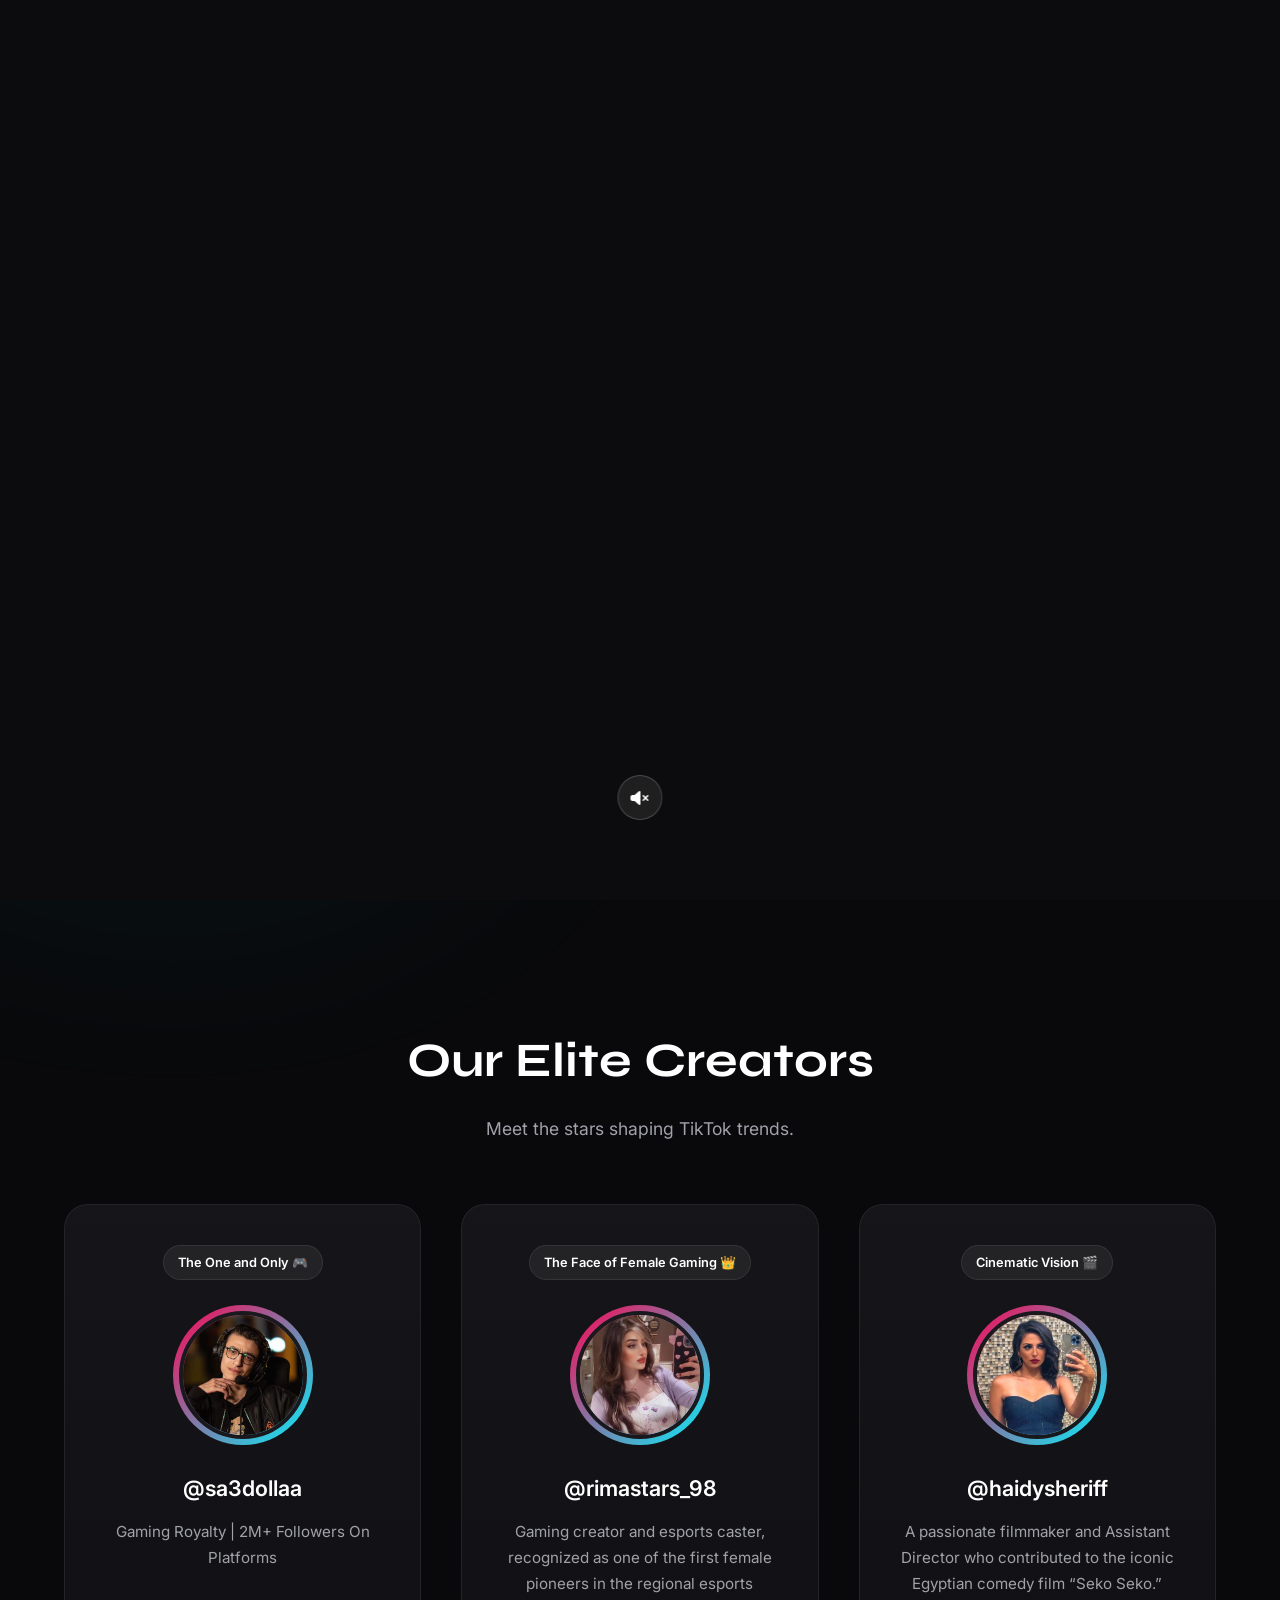
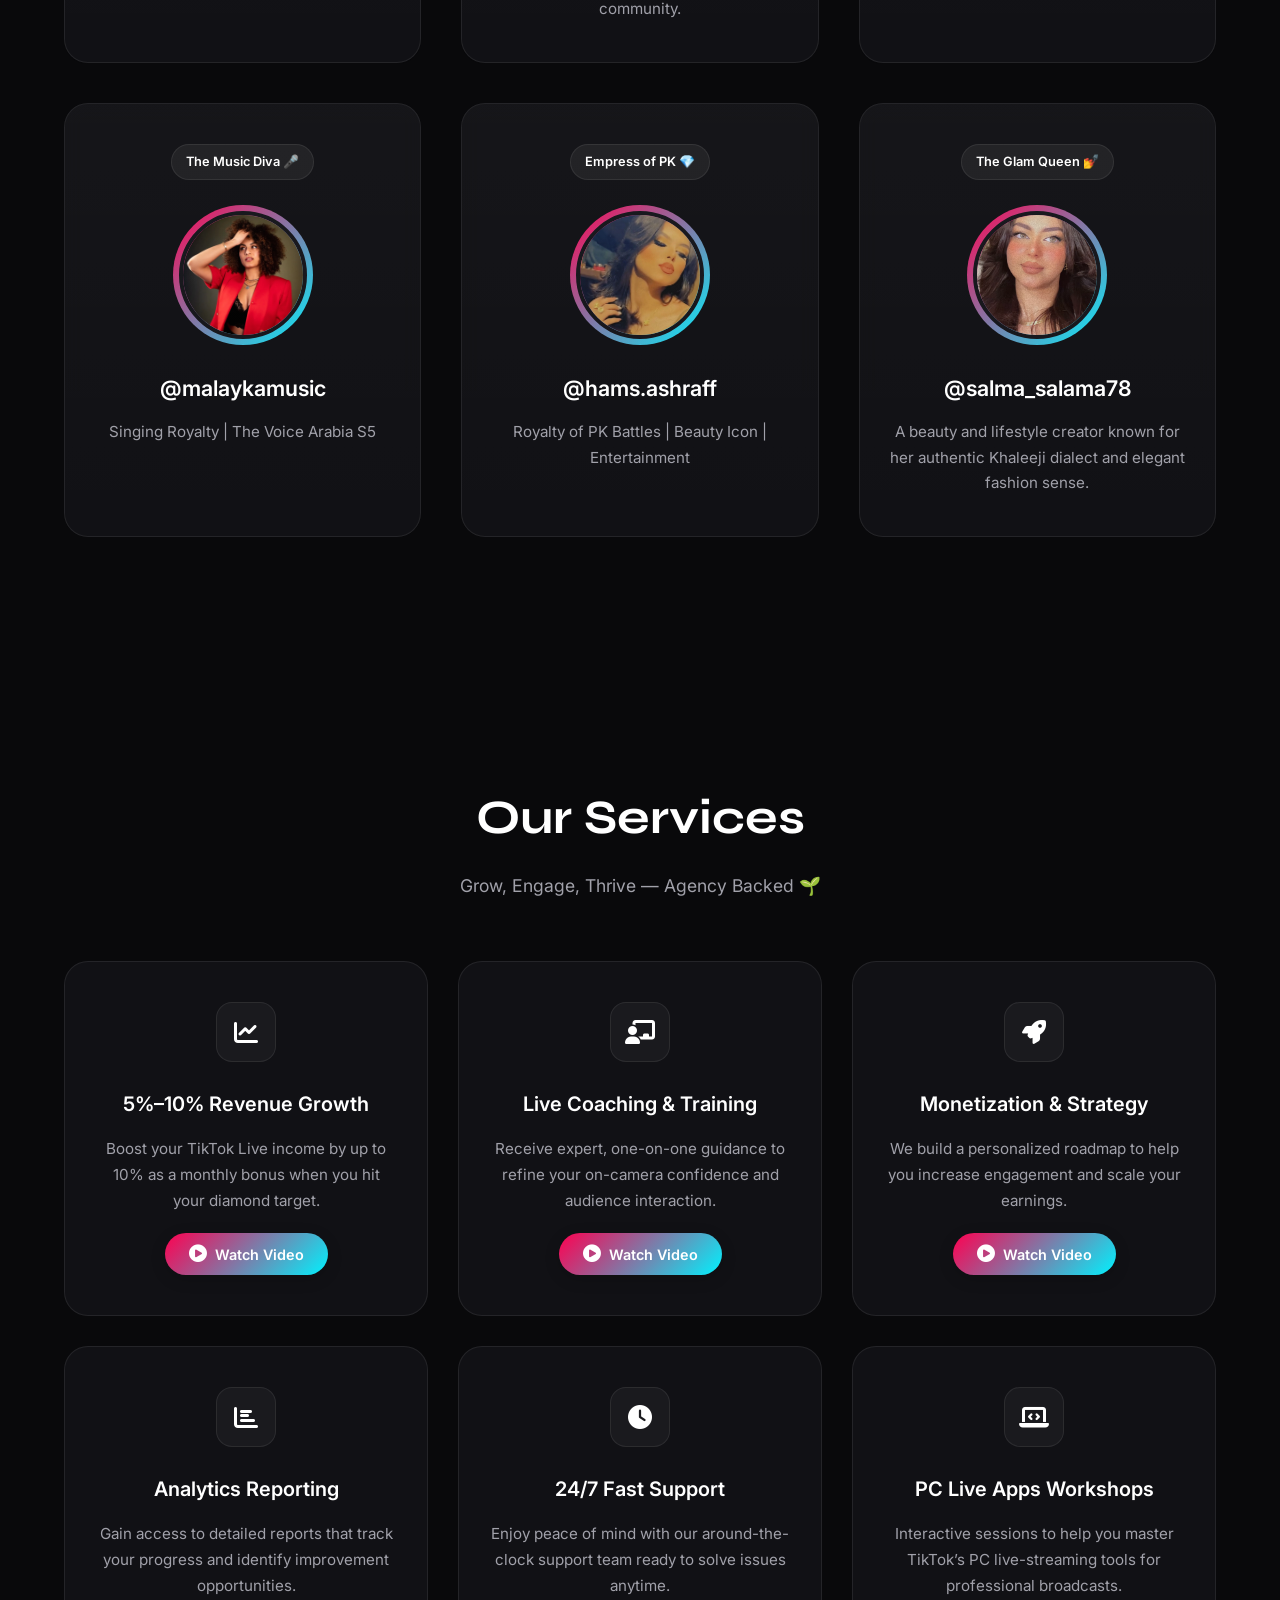
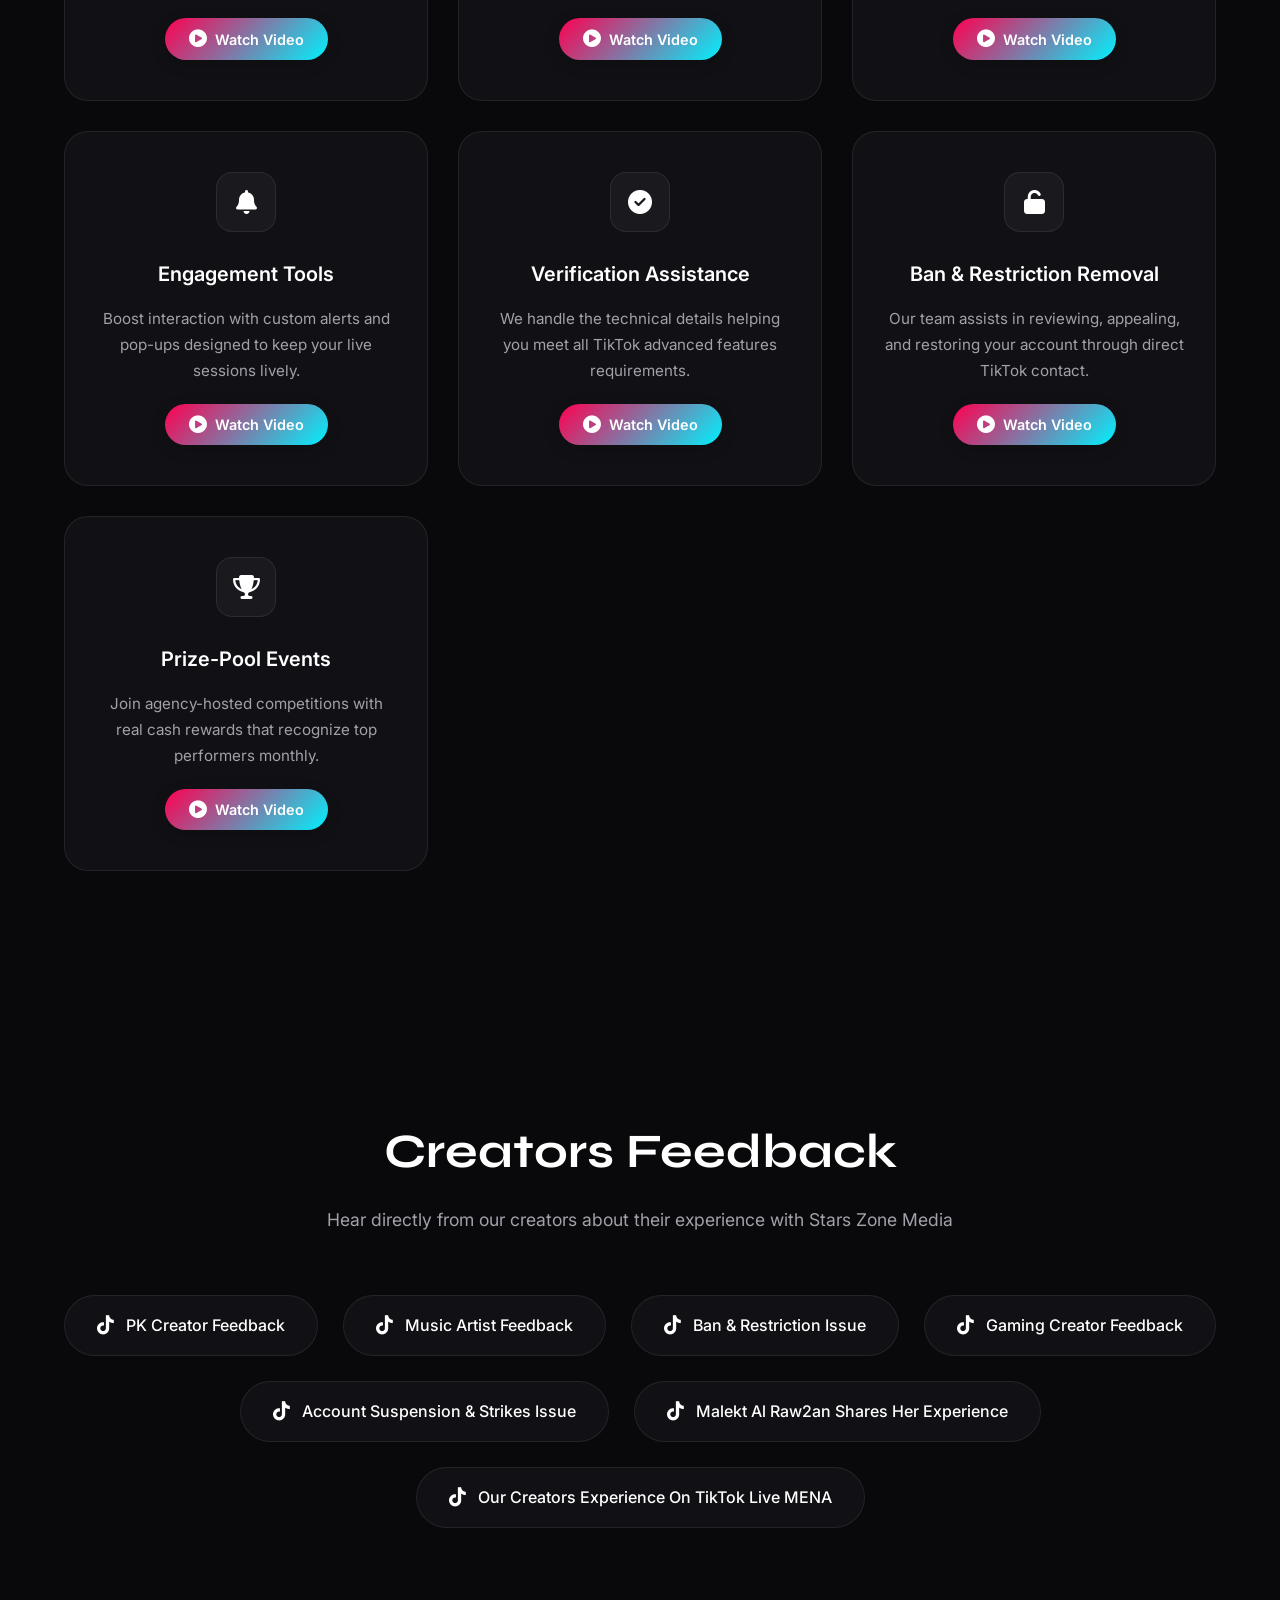
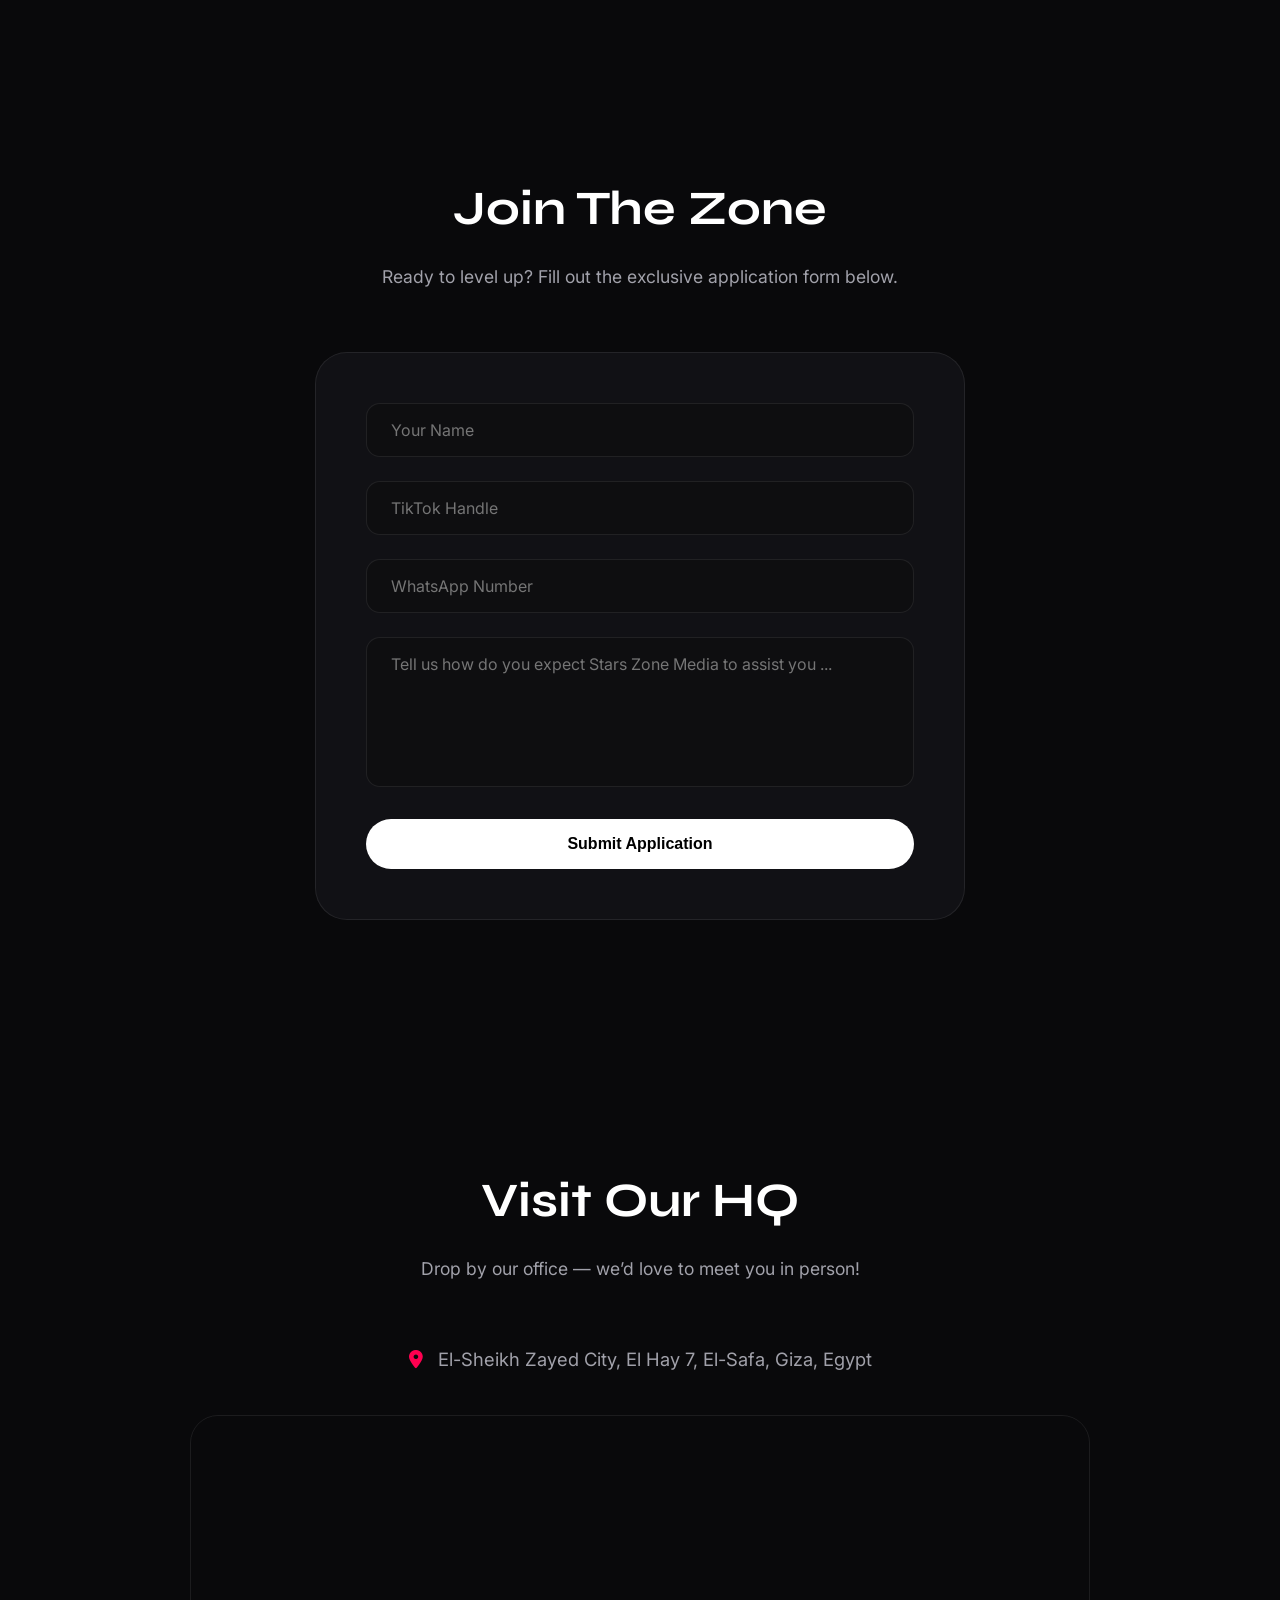
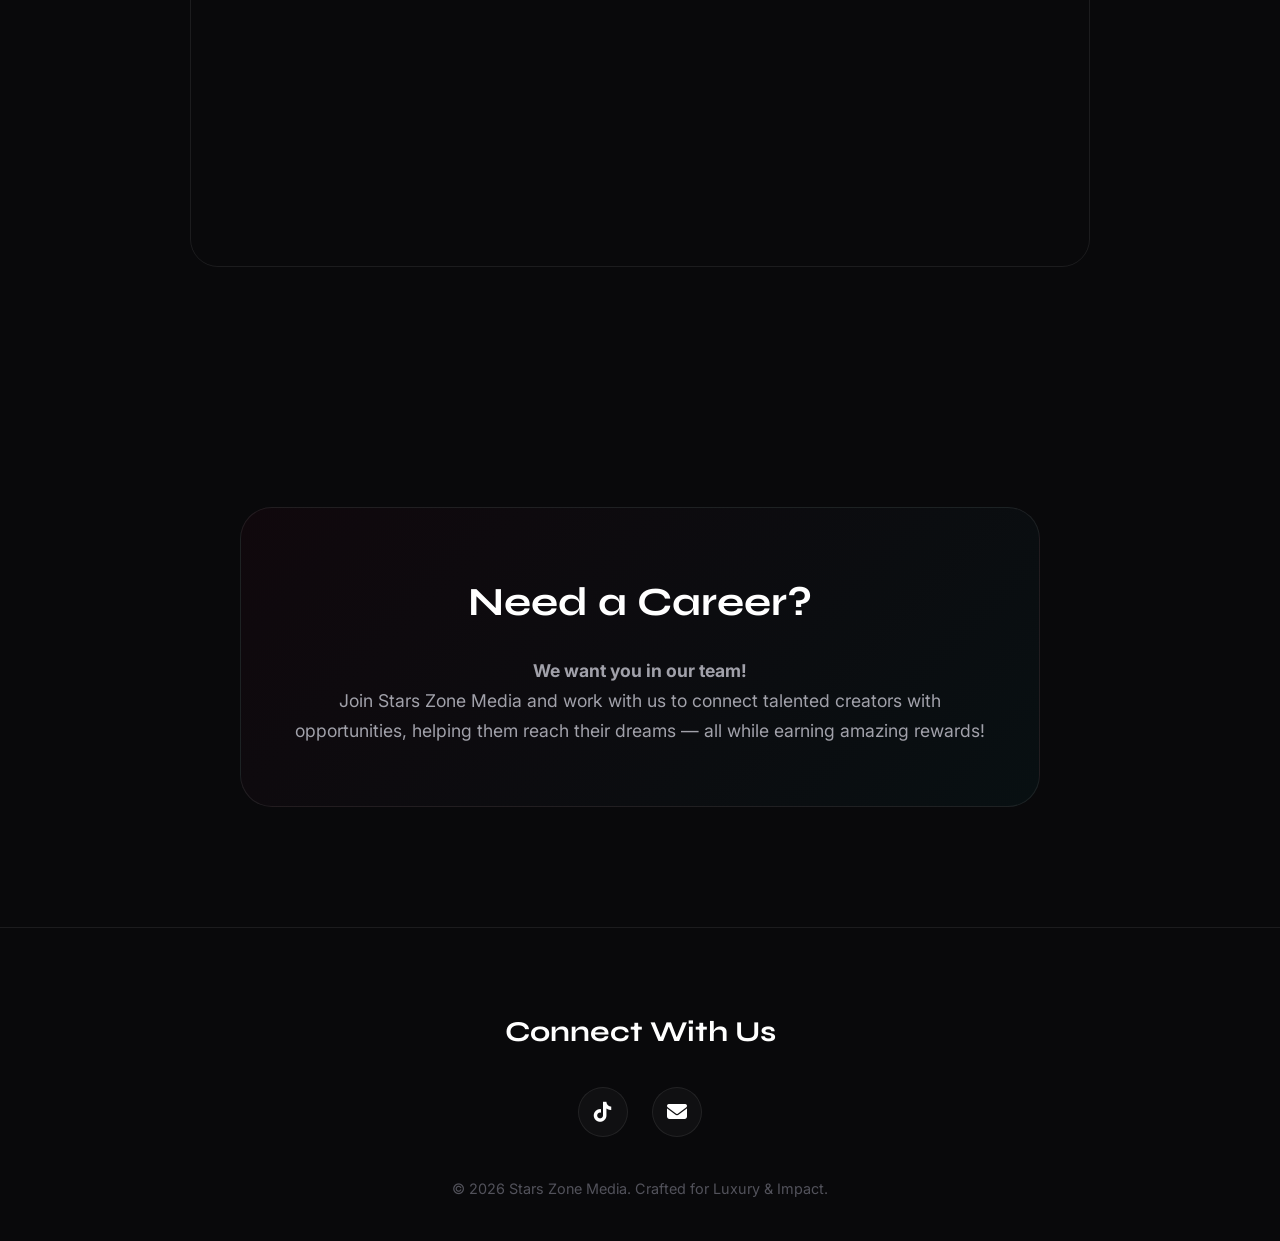
==== commit 1b340698: "Update index.html" ====
--- a/index.html
+++ b/index.html
@@ -78,7 +78,7 @@
                 <li><a href="#services">Services</a></li>
                 <li><a href="#feedback">Feedback</a></li>
                 <li><a href="#join">Join Us</a></li>
-                <li><a href="login.html" class="creator-login-btn">Creators Login</a></li>
+                <li><a href="login.html" class="creator-login-btn"> Login</a></li>
             </ul>
         </div>
         <div class="menu-overlay"></div>
--- a/styles.css
+++ b/styles.css
@@ -719,7 +719,7 @@
 }
 #sound-toggle-btn {
     position: absolute !important;
-    bottom: 30px !important;
+    bottom: 80px !important; /* رفعت الزرار لفوق شوية عشان يكون في متناول اليد على الموبايل */
     left: 50% !important;
     transform: translateX(-50%) !important;
     background: rgba(255, 255, 255, 0.08) !important;
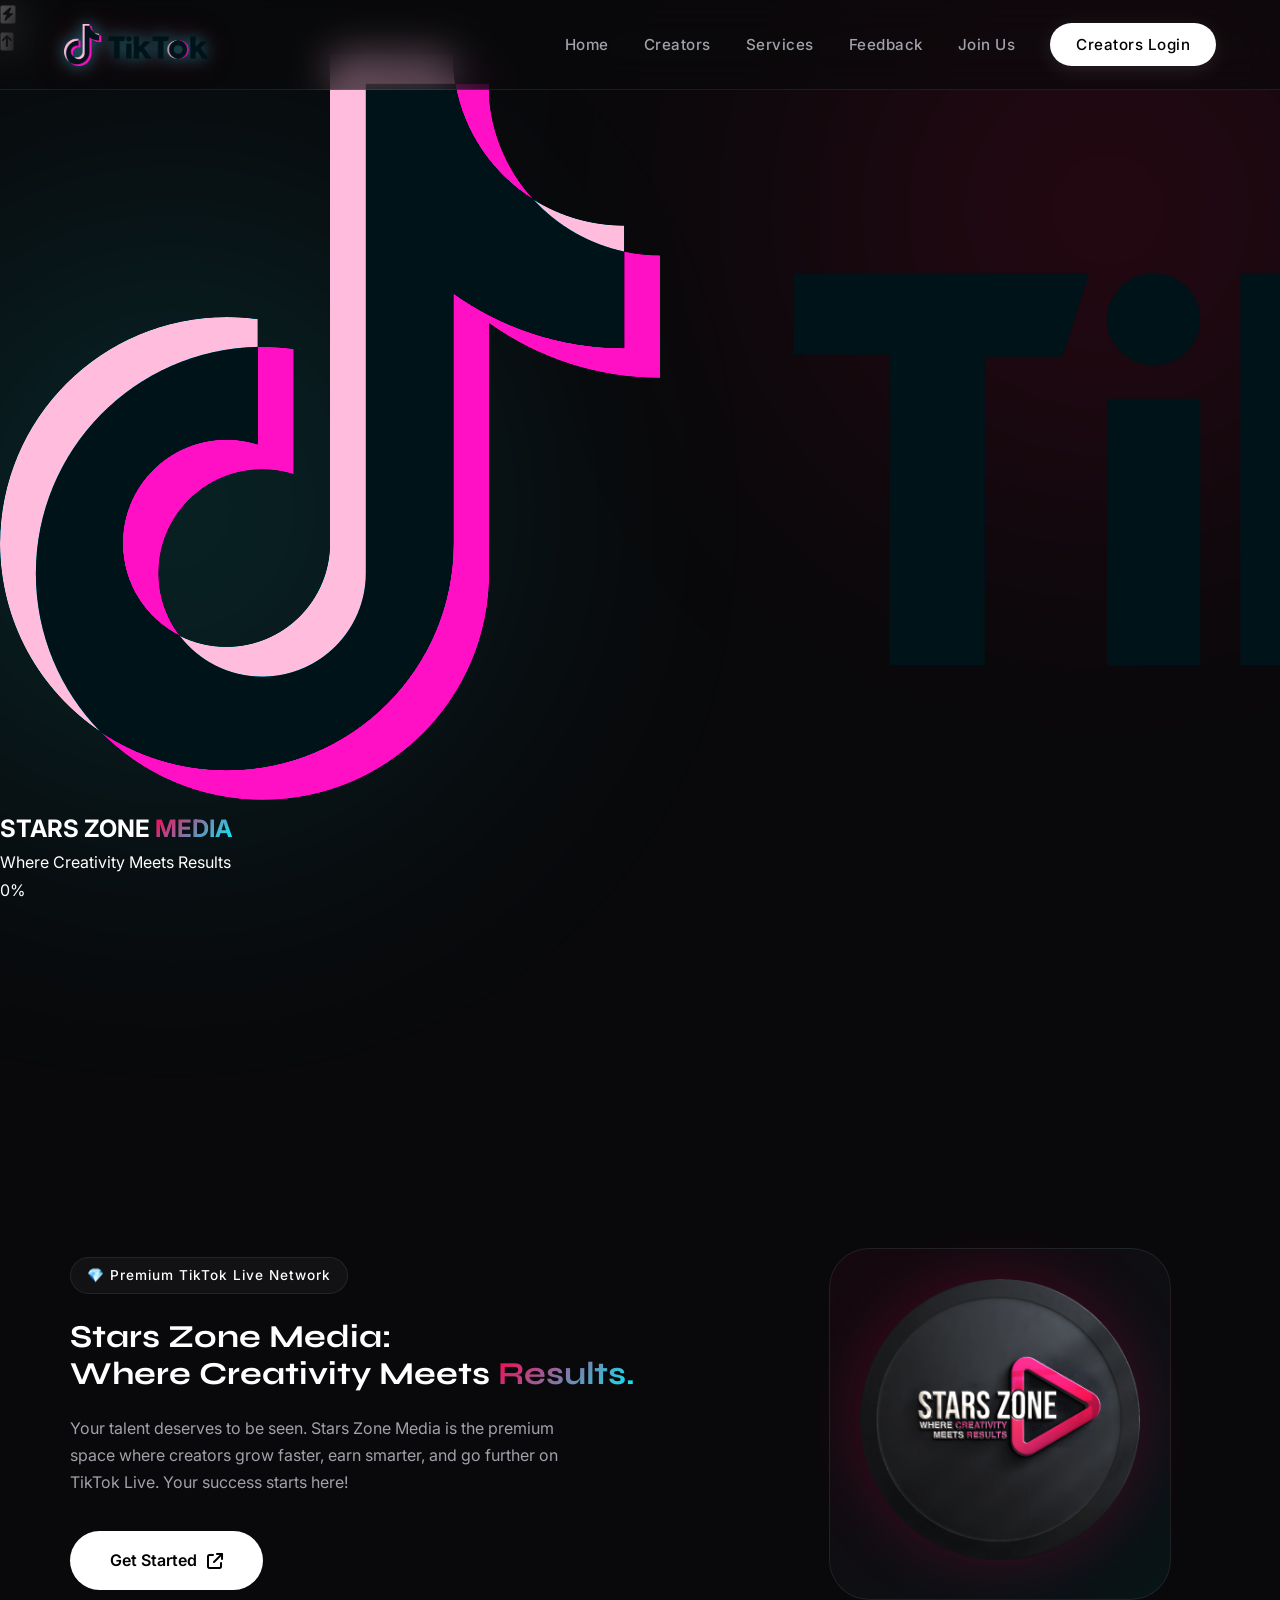
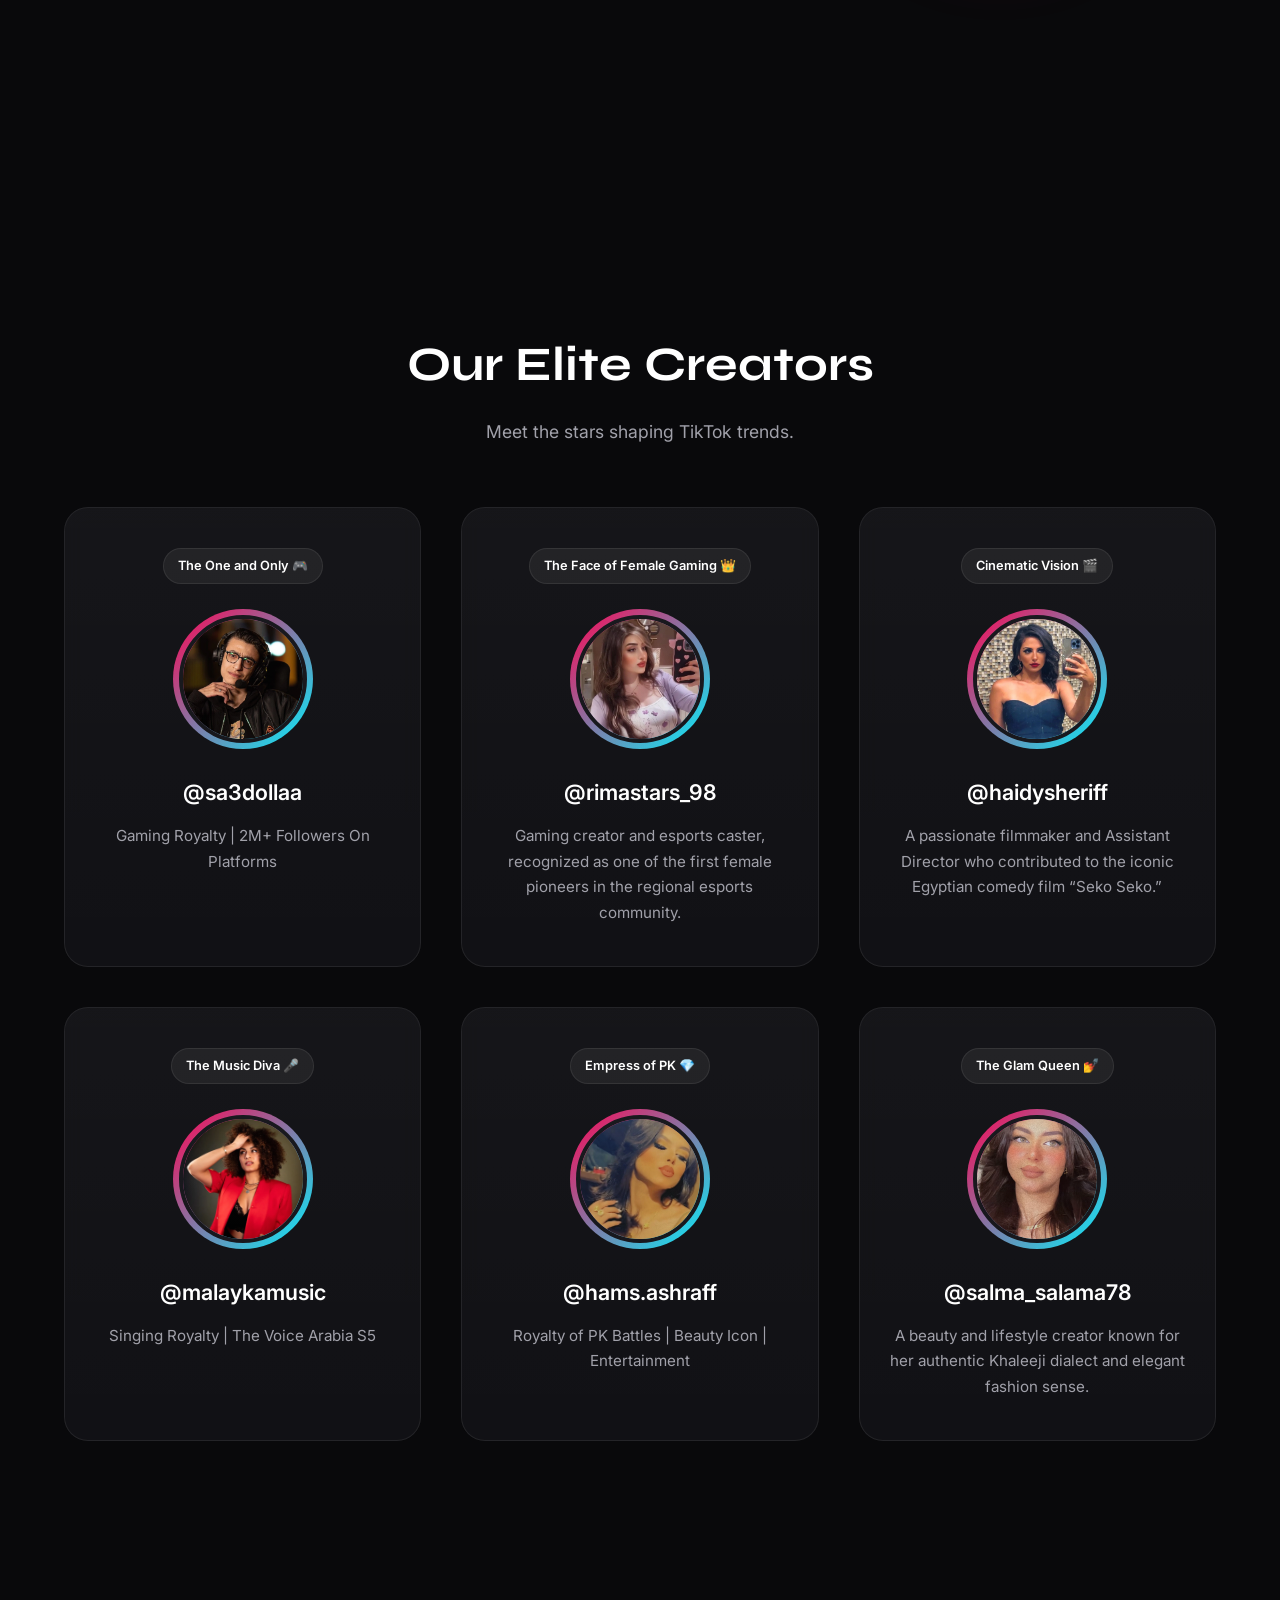
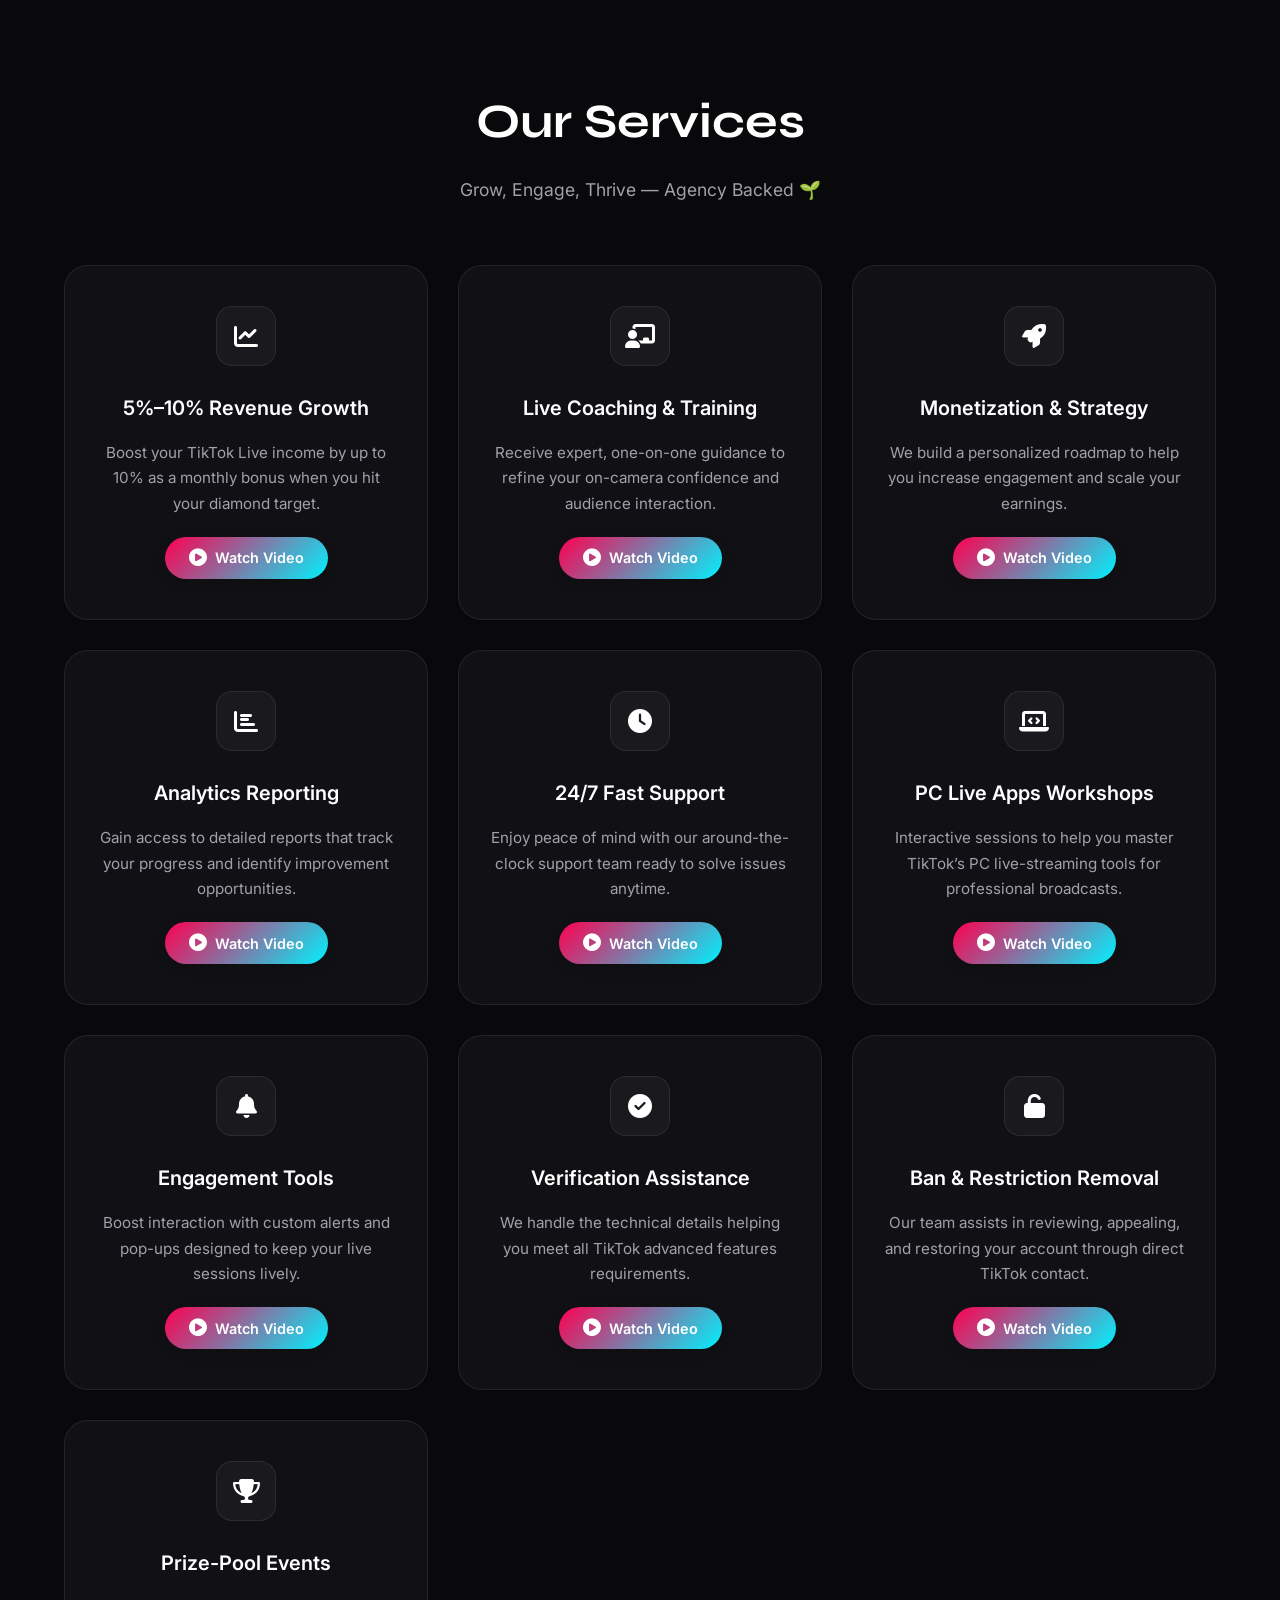
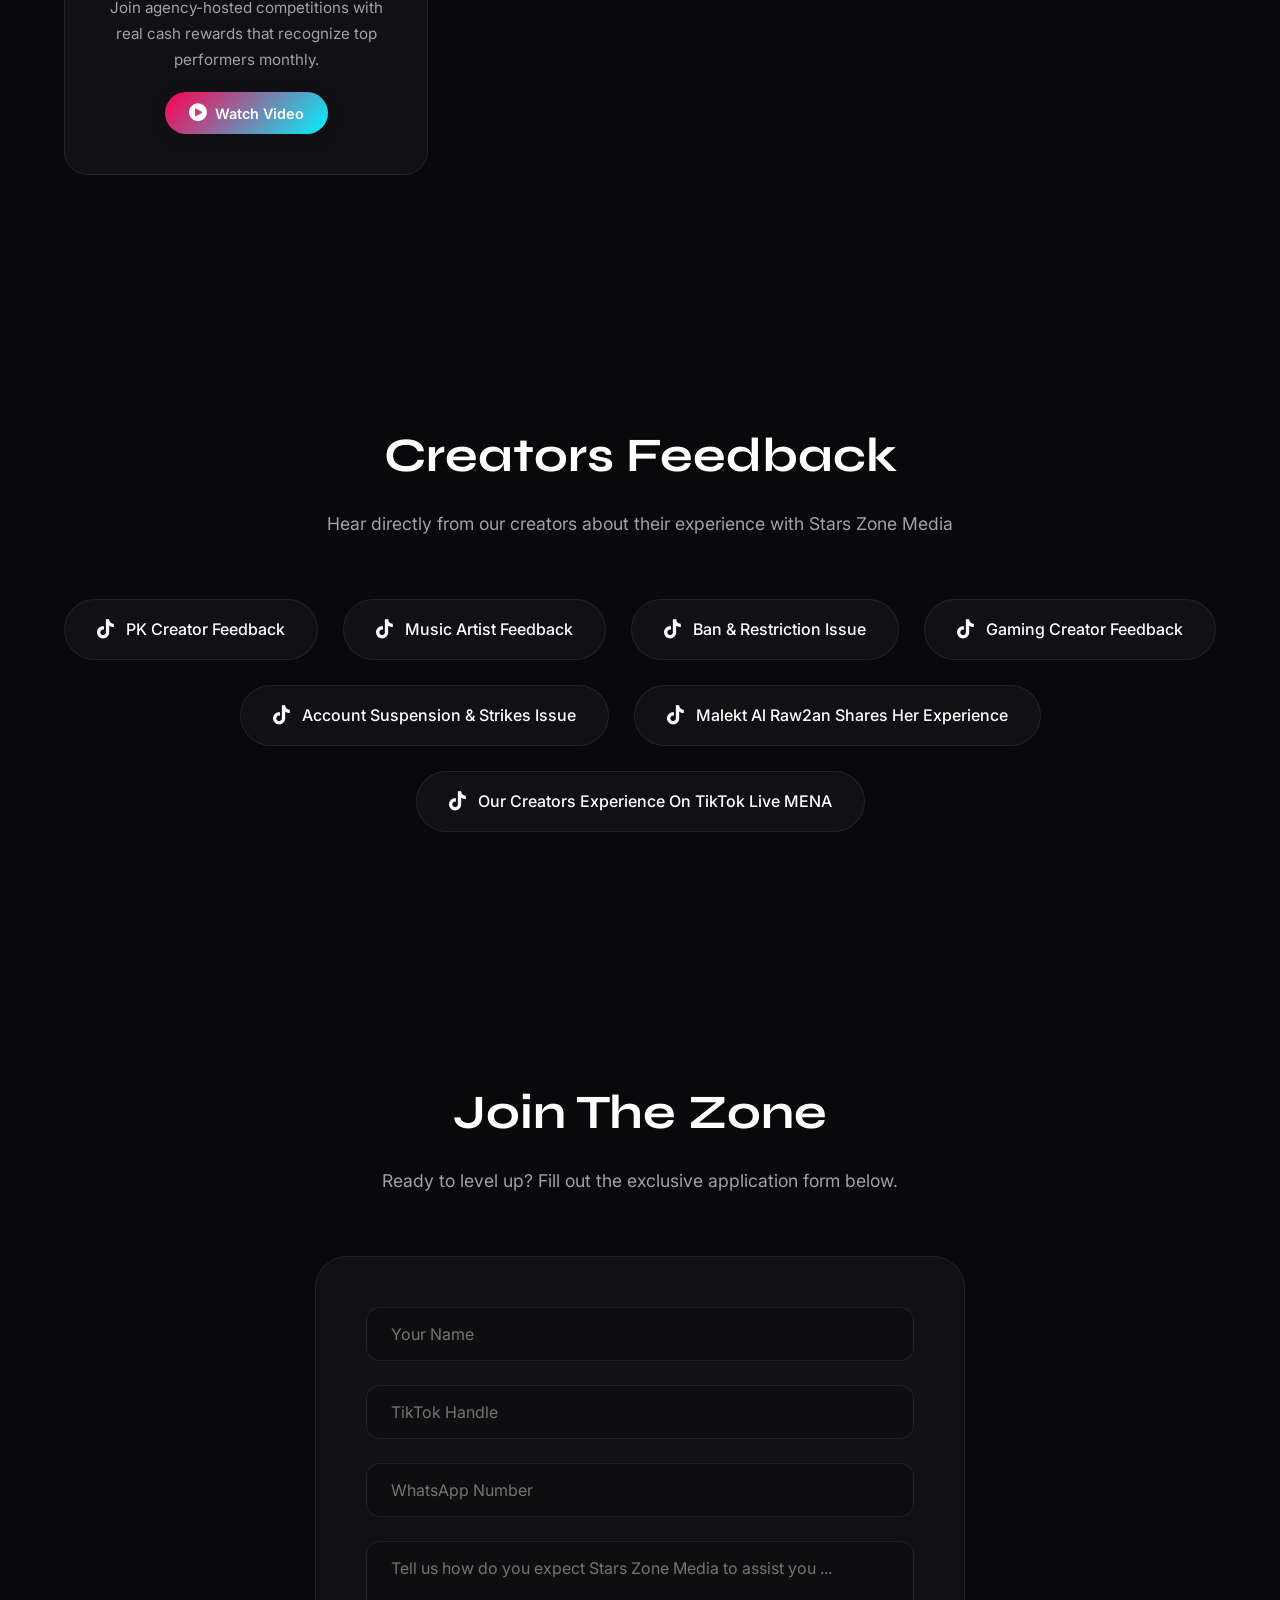
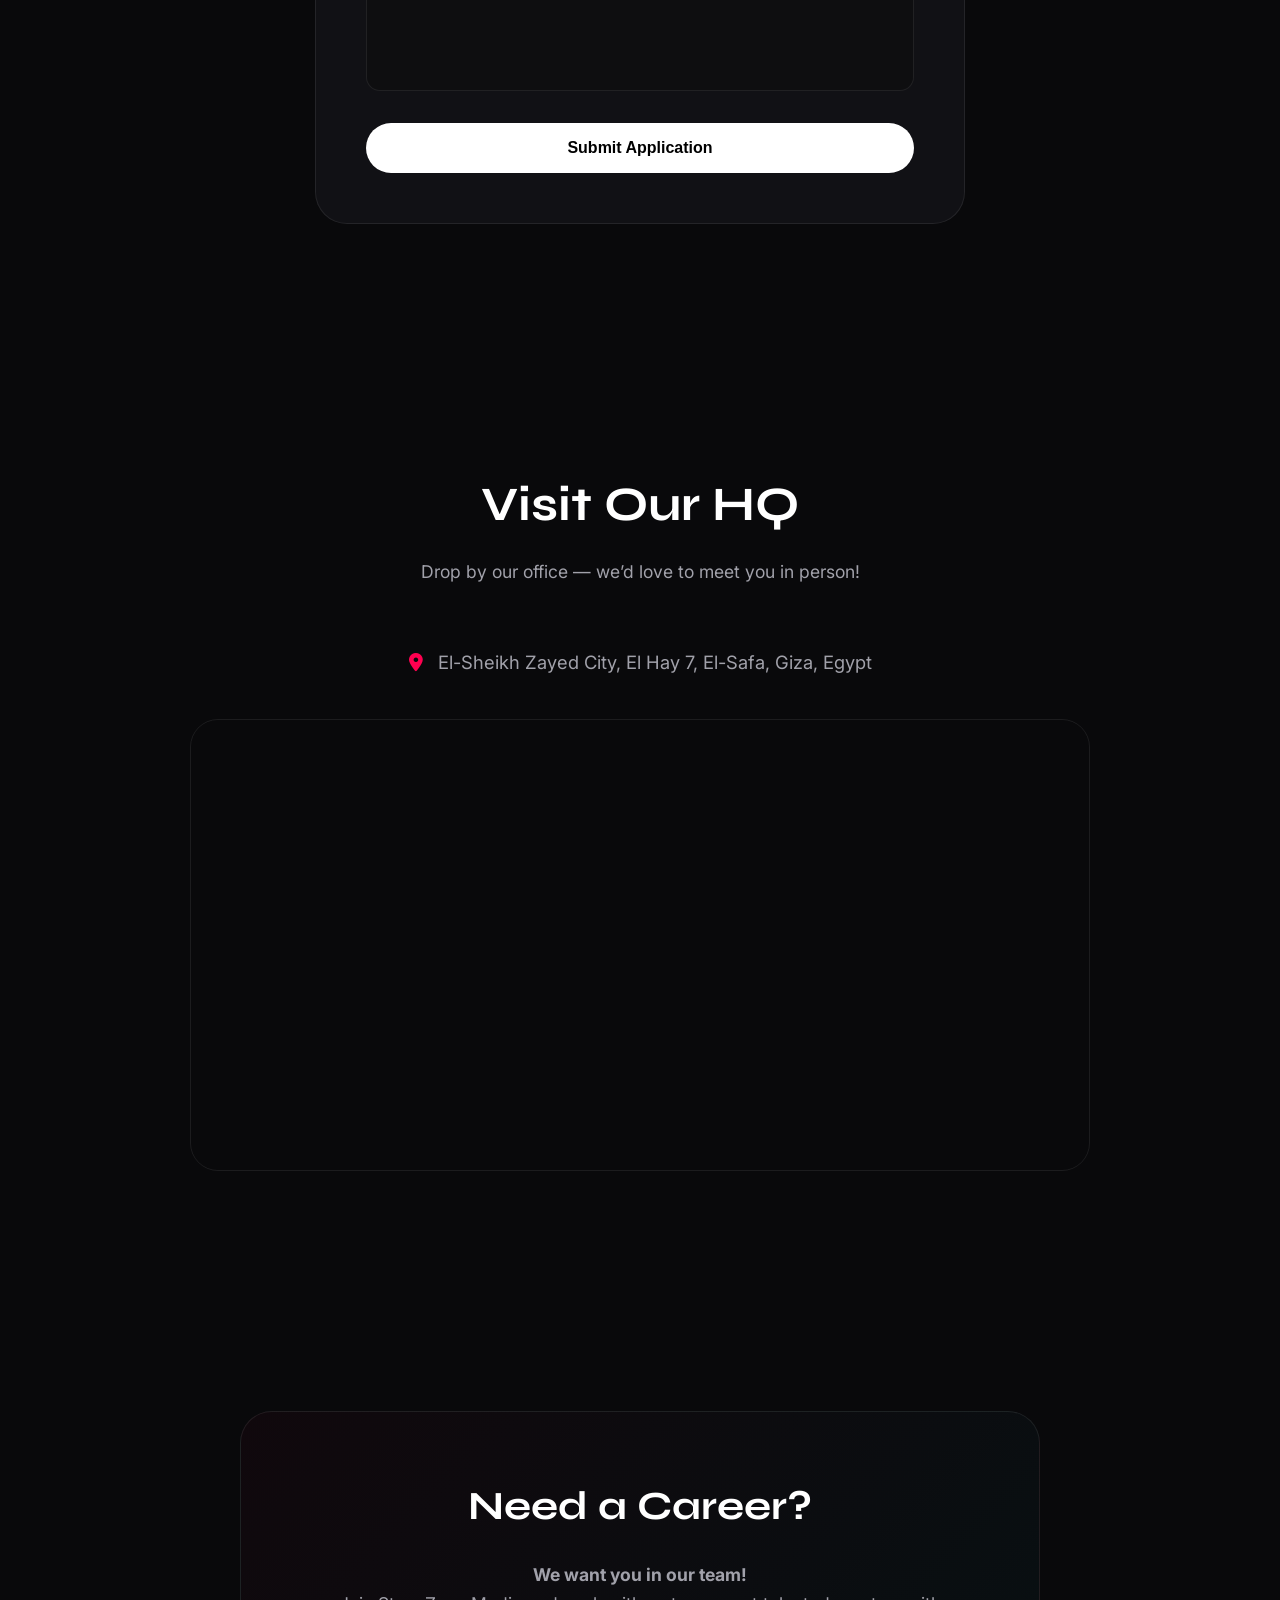
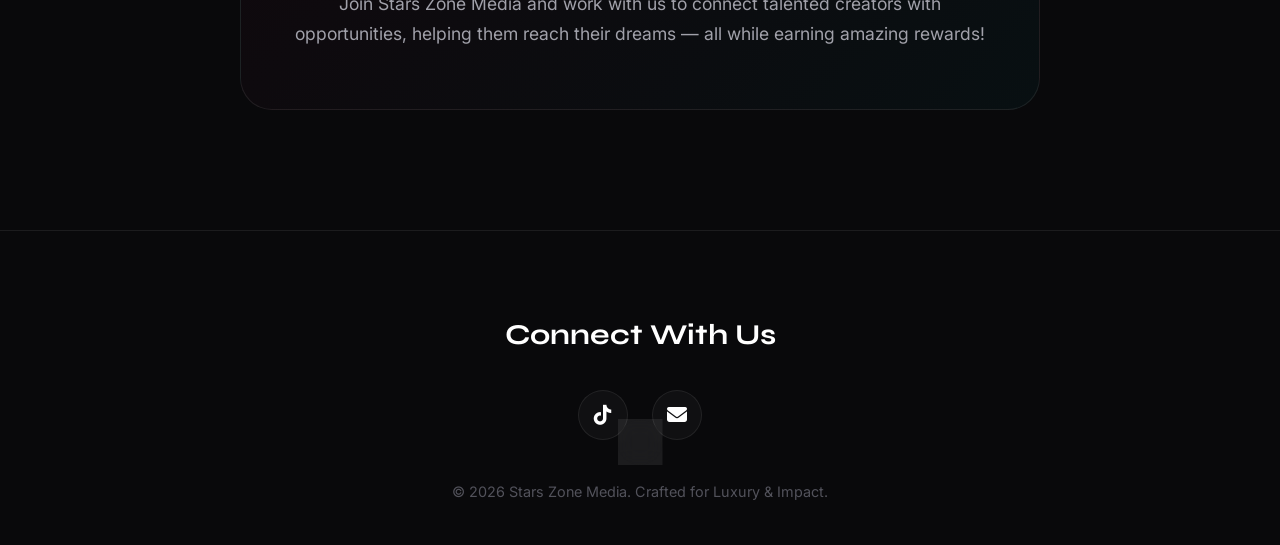
==== commit 18fcb916: "Update index.html" ====
--- a/index.html
+++ b/index.html
@@ -10,13 +10,14 @@
     <meta name="robots" content="index, follow">
     <meta name="language" content="English">
     <meta property="og:type" content="website">
+    <meta property="og:title" content="Stars Zone Media | TikTok Creator Network Agency">
     <meta property="og:description" content="Join Stars Zone Media and grow your TikTok Live presence">
     <meta property="og:image" content="https://media.licdn.com/dms/image/v2/D4D03AQFKP42dPjF2Mw/profile-displayphoto-shrink_200_200/B4DZdZeT1qGUAY-/0/1749552808247?e=2147483647&v=beta&t=SfHC8u0kyc8D03xx17aTocbpOFfZE3t_4zu2LM-YdHc">
+    <meta property="og:url" content="https://www.starszonemedia.com">
 
     <title>Stars Zone Media | TikTok Creator Network Agency</title>
 
-    <link rel="icon" href="images/loginicon.PNG">
-    <link rel="preload" as="image" href="images/icon-old.webp" fetchpriority="high">
+    <link rel="icon" href="images/webicon.webp">
     <link rel="stylesheet" href="styles.css">
 
     <!-- Google Fonts -->
@@ -43,319 +44,325 @@
     <link rel="stylesheet"
           href="https://cdnjs.cloudflare.com/ajax/libs/font-awesome/6.4.0/css/all.min.css">
     </noscript>
-
-    <link rel="icon" href="images/webicon.webp">
 </head>
 <body>
-<!-- الواجهة الترحيبية (Splash Screen) -->
-<div id="splash-screen">
-    <div class="splash-content">
-
-        <video id="splash-video" autoplay muted playsinline preload="auto">
-            <source src="videos/welcome.mp4" type="video/mp4">
-        </video>
-        <button id="sound-toggle-btn" class="sound-btn">
-            <i class="fa-solid fa-volume-xmark"></i>
+
+<audio id="bg-ambient-sound" loop preload="auto">
+    <source src="music/home.mp3" type="audio/mpeg">
+</audio>
+
+<!-- أزرار التحكم العلوية الثابتة (الصوت + زر البرق للوضع المضيء والمظلم) -->
+<div class="global-controls-wrapper">
+    <button id="sound-toggle-btn" class="global-control-btn" title="Toggle Sound">
+        <i class="fa-solid fa-volume-xmark"></i>
+    </button>
+    <button id="theme-mode-btn" class="global-control-btn" title="Toggle Bright/Dark Mode">
+        <i class="fa-solid fa-bolt"></i>
+    </button>
+</div>
+
+<!-- زر السهم العائم للصعود لأول الصفحة -->
+<button id="back-to-top-btn" class="back-to-top-btn" title="Back to Top">
+    <i class="fa-solid fa-arrow-up"></i>
+</button>
+
+<!-- 🌟 شاشة التحميل الفاخرة (6 ثوانٍ كاملة) 🌟 -->
+<div id="luxury-preloader">
+    <div class="preloader-content">
+        <div class="brand-logo-container">
+            <div class="glow-ring"></div>
+            <img src="images/tiklogo.webp" alt="Stars Zone Media" class="preloader-logo">
+        </div>
+        
+        <h2 class="preloader-title">STARS ZONE <span class="gradient-text">MEDIA</span></h2>
+        <p class="preloader-tagline">Where Creativity Meets Results</p>
+        
+        <div class="progress-box">
+            <div class="progress-bar">
+                <div class="progress-fill" id="progress-fill"></div>
+            </div>
+            <span class="progress-counter" id="progress-counter">0%</span>
+        </div>
+    </div>
+</div>
+
+<div class="bg-glow glow-1"></div>
+<div class="bg-glow glow-2"></div>
+
+<nav class="navbar">
+    <div class="nav-container">
+        <div class="nav-logo">
+            <img src="images/tiklogo.webp" alt="Stars Zone Media Logo" loading="eager">
+        </div>
+        <button class="menu-toggle" aria-label="Toggle navigation">
+            <span class="bar"></span>
+            <span class="bar"></span>
+            <span class="bar"></span>
         </button>
+        <ul class="nav-menu">
+            <li><a href="#home">Home</a></li>
+            <li><a href="#creators">Creators</a></li>
+            <li><a href="#services">Services</a></li>
+            <li><a href="#feedback">Feedback</a></li>
+            <li><a href="#join">Join Us</a></li>
+            <li><a href="login.html" class="creator-login-btn">Creators Login</a></li>
+        </ul>
+    </div>
+    <div class="menu-overlay"></div>
+</nav>
+
+<section id="home" class="hero">
+    <div class="hero-container">
+        <div class="hero-content">
+            <div class="hero-badge">💎 Premium TikTok Live Network</div>
+            <h1>Stars Zone Media:<br>Where Creativity Meets <span class="gradient-text">Results.</span></h1>
+            <p>Your talent deserves to be seen. Stars Zone Media is the premium space where creators grow faster, earn smarter, and go further on TikTok Live. Your success starts here!</p>
+            <div class="hero-button">
+                <a href="https://www.tiktok.com/tcn/scout_creators?use_spark=1&agency_scout_source=qr_code_leads&ShareLinkID=7499157794223770423" class="cta-button" target="_blank">Get Started <i class="fa-solid fa-arrow-up-right-from-square"></i></a>
+            </div>
+        </div>
+        <div class="hero-image">
+            <a href="https://www.tiktok.com/@starszonemedia" target="_blank" rel="noopener noreferrer" title="Visit @starszonemedia's TikTok Profile">
+                <div class="image-wrapper">
+                    <img src="images/icon-old.webp" alt="SZM Logo" loading="eager" decoding="async" width="280" height="280">
+                </div>
+            </a>
+        </div>
+    </div>
+</section>
+
+<section id="creators" class="section creators-section">
+    <div class="container">
+        <h2 class="section-title">Our Elite Creators</h2>
+        <p class="section-subtitle">Meet the stars shaping TikTok trends.</p>
+        <div class="creators-grid">
+            <div class="creator-card">
+                <span class="card-badge">The One and Only 🎮</span>
+                <div class="creator-img-frame">
+                    <a href="https://www.tiktok.com/@sa3dollaa" target="_blank" rel="noopener noreferrer">
+                        <img src="images/sa3dola.webp" alt="@sa3dollaa" loading="lazy">
+                    </a>
+                </div>
+                <h3>@sa3dollaa</h3>
+                <p class="creator-bio">Gaming Royalty | 2M+ Followers On Platforms</p>
+            </div>
+            
+            <div class="creator-card">
+                <span class="card-badge">The Face of Female Gaming 👑</span>
+                <div class="creator-img-frame">
+                    <a href="https://www.tiktok.com/@rimastars_98" target="_blank" rel="noopener noreferrer">
+                        <img src="images/rima.webp" alt="@rimastars_98" loading="lazy">
+                    </a>
+                </div>
+                <h3>@rimastars_98</h3>
+                <p class="creator-bio">Gaming creator and esports caster, recognized as one of the first female pioneers in the regional esports community.</p>
+            </div>
+
+            <div class="creator-card">
+                <span class="card-badge">Cinematic Vision 🎬</span>
+                <div class="creator-img-frame">
+                    <a href="https://www.tiktok.com/@haidysheriff" target="_blank" rel="noopener noreferrer">
+                        <img src="images/haidy.webp" alt="@haidysheriff" loading="lazy">
+                    </a>
+                </div>
+                <h3>@haidysheriff</h3>
+                <p class="creator-bio">A passionate filmmaker and Assistant Director who contributed to the iconic Egyptian comedy film “Seko Seko.”</p>
+            </div>
+
+            <div class="creator-card">
+                <span class="card-badge">The Music Diva 🎤</span>
+                <div class="creator-img-frame">
+                    <a href="https://www.tiktok.com/@malaykamusic" target="_blank" rel="noopener noreferrer">
+                        <img src="images/malayka.webp" alt="@malaykamusic" loading="lazy">
+                    </a>
+                </div>
+                <h3>@malaykamusic</h3>
+                <p class="creator-bio">Singing Royalty | The Voice Arabia S5</p>
+            </div>
+
+            <div class="creator-card">
+                <span class="card-badge">Empress of PK 💎</span>
+                <div class="creator-img-frame">
+                    <a href="https://www.tiktok.com/@hams.ashraff" target="_blank" rel="noopener noreferrer">
+                        <img src="images/hams.webp" alt="@hams.ashraff" loading="lazy">
+                    </a>
+                </div>
+                <h3>@hams.ashraff</h3>
+                <p class="creator-bio">Royalty of PK Battles | Beauty Icon | Entertainment</p>
+            </div>
+
+            <div class="creator-card">
+                <span class="card-badge">The Glam Queen 💅</span>
+                <div class="creator-img-frame">
+                    <a href="https://www.tiktok.com/@salma_salama78" target="_blank" rel="noopener noreferrer">
+                        <img src="images/salma.webp" alt="@salma_salama78" loading="lazy">
+                    </a>
+                </div>
+                <h3>@salma_salama78</h3>
+                <p class="creator-bio">A beauty and lifestyle creator known for her authentic Khaleeji dialect and elegant fashion sense.</p>
+            </div>
+        </div>
+    </div>
+</section>
+
+<section id="services" class="section services-section">
+    <div class="container">
+        <h2 class="section-title">Our Services</h2>
+        <p class="section-subtitle">Grow, Engage, Thrive — Agency Backed 🌱</p>
+        <div class="services-grid">
+            <div class="service-card">
+                <div class="icon-box"><i class="fas fa-chart-line"></i></div>
+                <h3>5%–10% Revenue Growth</h3>
+                <p>Boost your TikTok Live income by up to 10% as a monthly bonus when you hit your diamond target.</p>
+                <button class="watch-btn" data-video="videos/bonus.mp4"><i class="fas fa-play-circle"></i> Watch Video</button>
+            </div>
+            <div class="service-card">
+                <div class="icon-box"><i class="fas fa-chalkboard-teacher"></i></div>
+                <h3>Live Coaching & Training</h3>
+                <p>Receive expert, one-on-one guidance to refine your on-camera confidence and audience interaction.</p>
+                <button class="watch-btn" data-video="videos/train.mp4"><i class="fas fa-play-circle"></i> Watch Video</button>
+            </div>
+            <div class="service-card">
+                <div class="icon-box"><i class="fas fa-rocket"></i></div>
+                <h3>Monetization & Strategy</h3>
+                <p>We build a personalized roadmap to help you increase engagement and scale your earnings.</p>
+                <button class="watch-btn" data-video="videos/mns.mp4"><i class="fas fa-play-circle"></i> Watch Video</button>
+            </div>
+            <div class="service-card">
+                <div class="icon-box"><i class="fas fa-chart-bar"></i></div>
+                <h3>Analytics Reporting</h3>
+                <p>Gain access to detailed reports that track your progress and identify improvement opportunities.</p>
+                <button class="watch-btn" data-video="videos/analytics.mp4"><i class="fas fa-play-circle"></i> Watch Video</button>
+            </div>
+            <div class="service-card">
+                <div class="icon-box"><i class="fas fa-clock"></i></div>
+                <h3>24/7 Fast Support</h3>
+                <p>Enjoy peace of mind with our around-the-clock support team ready to solve issues anytime.</p>
+                <button class="watch-btn" data-video="videos/support.mp4"><i class="fas fa-play-circle"></i> Watch Video</button>
+            </div>
+            <div class="service-card">
+                <div class="icon-box"><i class="fas fa-laptop-code"></i></div>
+                <h3>PC Live Apps Workshops</h3>
+                <p>Interactive sessions to help you master TikTok’s PC live-streaming tools for professional broadcasts.</p>
+                <button class="watch-btn" data-video="videos/obs.mp4"><i class="fas fa-play-circle"></i> Watch Video</button>
+            </div>
+            <div class="service-card">
+                <div class="icon-box"><i class="fas fa-bell"></i></div>
+                <h3>Engagement Tools</h3>
+                <p>Boost interaction with custom alerts and pop-ups designed to keep your live sessions lively.</p>
+                <button class="watch-btn" data-video="videos/boost.mp4"><i class="fas fa-play-circle"></i> Watch Video</button>
+            </div>
+            <div class="service-card">
+                <div class="icon-box"><i class="fas fa-check-circle"></i></div>
+                <h3>Verification Assistance</h3>
+                <p>We handle the technical details helping you meet all TikTok advanced features requirements.</p>
+                <button class="watch-btn" data-video="videos/verify.mp4"><i class="fas fa-play-circle"></i> Watch Video</button>
+            </div>
+            <div class="service-card">
+                <div class="icon-box"><i class="fas fa-unlock"></i></div>
+                <h3>Ban & Restriction Removal</h3>
+                <p>Our team assists in reviewing, appealing, and restoring your account through direct TikTok contact.</p>
+                <button class="watch-btn" data-video="videos/bans.mp4"><i class="fas fa-play-circle"></i> Watch Video</button>
+            </div>
+            <div class="service-card">
+                <div class="icon-box"><i class="fas fa-trophy"></i></div>
+                <h3>Prize-Pool Events</h3>
+                <p>Join agency-hosted competitions with real cash rewards that recognize top performers monthly.</p>
+                <button class="watch-btn" data-video="videos/gifts.mp4"><i class="fas fa-play-circle"></i> Watch Video</button>
+            </div>
+        </div>
+    </div>
+</section>
+
+<section id="feedback" class="section feedback-section">
+    <div class="container">
+        <h2 class="section-title">Creators Feedback</h2>
+        <p class="section-subtitle">Hear directly from our creators about their experience with Stars Zone Media</p>
+        <div class="feedback-buttons">
+            <a href="https://www.tiktok.com/@starszonemedia/video/7514737182465166600" target="_blank" class="feedback-btn"><i class="fa-brands fa-tiktok"></i> PK Creator Feedback</a>
+            <a href="https://www.tiktok.com/@starszonemedia/video/7657298636149214485" target="_blank" class="feedback-btn"><i class="fa-brands fa-tiktok"></i> Music Artist Feedback</a>
+            <a href="https://www.tiktok.com/@starszonemedia/video/7548454106042584338" target="_blank" class="feedback-btn"><i class="fa-brands fa-tiktok"></i> Ban & Restriction Issue</a>
+            <a href="https://www.tiktok.com/@starszonemedia/video/7511310521975590151" target="_blank" class="feedback-btn"><i class="fa-brands fa-tiktok"></i> Gaming Creator Feedback</a>
+            <a href="https://www.tiktok.com/@starszonemedia/video/7649488412336016660" target="_blank" class="feedback-btn"><i class="fa-brands fa-tiktok"></i> Account Suspension & Strikes Issue</a>
+            <a href="https://www.tiktok.com/@starszonemedia/video/7649699708394425620" target="_blank" class="feedback-btn"><i class="fa-brands fa-tiktok"></i> Malekt Al Raw2an Shares Her Experience</a>
+            <a href="https://www.tiktok.com/@starszonemedia/video/7611931656718470420" target="_blank" class="feedback-btn"><i class="fa-brands fa-tiktok"></i> Our Creators Experience On TikTok Live MENA</a>
+        </div>
+    </div>
+</section>
+
+<section id="join" class="section join-section">
+    <div class="container">
+        <h2 class="section-title">Join The Zone</h2>
+        <p class="section-subtitle">Ready to level up? Fill out the exclusive application form below.</p>
+        <div class="form-wrapper">
+            <form id="join-form" class="join-form">
+                <div class="input-group">
+                    <input type="text" id="name" placeholder="Your Name" aria-label="Your Name" required>
+                </div>
+                <div class="input-group">
+                    <input type="text" id="tiktok" placeholder="TikTok Handle" aria-label="TikTok Handle" required>
+                </div>
+                <div class="input-group">
+                    <input type="tel" id="whatsApp" placeholder="WhatsApp Number" aria-label="WhatsApp Number">
+                </div>
+                <div class="input-group">
+                    <textarea id="message" placeholder="Tell us how do you expect Stars Zone Media to assist you ..." aria-label="Message" required></textarea>
+                </div>
+                <button type="submit" class="cta-button full-width">Submit Application</button>
+            </form>
+        </div>
+    </div>
+</section>
+
+<section id="visit" class="section visit-section">
+    <div class="container">
+        <h2 class="section-title">Visit Our HQ</h2>
+        <p class="section-subtitle">Drop by our office — we’d love to meet you in person!</p>
+        <div class="location-info">
+            <p><i class="fa-solid fa-location-dot"></i> El-Sheikh Zayed City, El Hay 7, El-Safa, Giza, Egypt</p>
+        </div>
+        <div class="map-container">
+            <iframe src="https://www.google.com/maps/embed?pb=!1m18!1m12!1m3!1d3454.4690623945767!2d30.98049007538997!3d30.023398174934137!2m3!1f0!2f0!3f0!3m2!1i1024!2i768!4f13.1!3m3!1m2!1s0x145859000b7eb0f9%3A0xcb406f21dcdd0873!2sStars%20zone%20media!5e0!3m2!1sen!2seg!4v1759796907129!5m2!1sen!2seg" allowfullscreen="" loading="lazy" referrerpolicy="no-referrer-when-downgrade"></iframe>
+        </div>
+    </div>
+</section>
+
+<section id="career" class="section career-section">
+    <div class="container">
+        <div class="career-box">
+            <h2>Need a Career?</h2>
+            <p><b>We want you in our team!</b><br>Join Stars Zone Media and work with us to connect talented creators with opportunities, helping them reach their dreams — all while earning amazing rewards!</p>
+        </div>
+    </div>
+</section>
+
+<footer class="footer">
+    <div class="container">
+        <h2 class="footer-title">Connect With Us</h2>
+        <div class="footer-icons">
+            <a href="https://www.tiktok.com/@starszonemedia" target="_blank" rel="noopener noreferrer" class="footer-icon" title="Follow Us on TikTok">
+                <i class="fa-brands fa-tiktok"></i>
+            </a>
+            <a href="https://mail.google.com/mail/?view=cm&fs=1&to=starszonemedia@gmail.com&su=Collaboration%20Request" target="_blank" rel="noopener noreferrer" class="footer-icon" title="Email Us">
+                <i class="fas fa-envelope"></i>
+            </a>
+        </div>
+        <p class="footer-copy">© 2026 Stars Zone Media. Crafted for Luxury & Impact.</p>
+    </div>
+</footer>
+
+<!-- Pop-up Video Modal -->
+<div id="video-modal" class="video-modal" style="display: none;">
+    <div class="modal-content">
+        <span class="close-modal">&times;</span>
+        <div class="video-container">
+            <video id="service-video" controls autoplay muted>
+                Your browser does not support the video tag.
+            </video>
+        </div>
     </div>
 </div>
-    <div class="bg-glow glow-1"></div>
-    <div class="bg-glow glow-2"></div>
-
-    <nav class="navbar">
-        <div class="nav-container">
-            <div class="nav-logo">
-                <img src="images/tiklogo.webp" alt="Stars Zone Media Logo" loading="eager">
-            </div>
-            <button class="menu-toggle" aria-label="Toggle navigation">
-                <span class="bar"></span>
-                <span class="bar"></span>
-                <span class="bar"></span>
-            </button>
-            <ul class="nav-menu">
-                <li><a href="#home">Home</a></li>
-                <li><a href="#creators">Creators</a></li>
-                <li><a href="#services">Services</a></li>
-                <li><a href="#feedback">Feedback</a></li>
-                <li><a href="#join">Join Us</a></li>
-                <li><a href="login.html" class="creator-login-btn"> Login</a></li>
-            </ul>
-        </div>
-        <div class="menu-overlay"></div>
-    </nav>
-
-    <section id="home" class="hero">
-        <div class="hero-container">
-            <div class="hero-content">
-                <div class="hero-badge">💎 Premium TikTok Live Network</div>
-                <h1>Stars Zone Media:<br>Where Creativity Meets <span class="gradient-text">Results.</span></h1>
-                <p>Your talent deserves to be seen. Stars Zone Media is the premium space where creators grow faster, earn smarter, and go further on TikTok Live. Your success starts here!</p>
-                <div class="hero-button">
-                    <a href="https://www.tiktok.com/tcn/scout_creators?use_spark=1&agency_scout_source=qr_code_leads&ShareLinkID=7499157794223770423" class="cta-button" target="_blank">Get Started <i class="fa-solid fa-arrow-up-right-from-square"></i></a>
-                </div>
-            </div>
-            <div class="hero-image">
-                <a href="https://www.tiktok.com/@starszonemedia"
-                   target="_blank"
-                   rel="noopener noreferrer"
-                   title="Visit @starszonemedia's TikTok Profile">
-                    <div class="image-wrapper">
-                        <img src="images/icon-old.webp"
-                             alt="SZM Logo"
-                             loading="eager"
-                             fetchpriority="high"
-                             decoding="async"
-                             width="280"
-                             height="280">
-                    </div>
-                </a>
-            </div>
-        </div>
-    </section>
-
-    <section id="creators" class="section creators-section">
-        <div class="container">
-            <h2 class="section-title">Our Elite Creators</h2>
-            <p class="section-subtitle">Meet the stars shaping TikTok trends.</p>
-            <div class="creators-grid">
-                <div class="creator-card">
-                    <span class="card-badge">The One and Only 🎮</span>
-                    <div class="creator-img-frame">
-                        <a href="https://www.tiktok.com/@sa3dollaa" target="_blank" rel="noopener noreferrer">
-                            <img src="images/sa3dola.webp" alt="@sa3dollaa" loading="lazy">
-                        </a>
-                    </div>
-                    <h3>@sa3dollaa</h3>
-                    <p class="creator-bio">Gaming Royalty | 2M+ Followers On Platforms</p>
-                </div>
-                
-                <div class="creator-card">
-                    <span class="card-badge">The Face of Female Gaming 👑</span>
-                    <div class="creator-img-frame">
-                        <a href="https://www.tiktok.com/@rimastars_98" target="_blank" rel="noopener noreferrer">
-                            <img src="images/rima.webp" alt="@rimastars_98" loading="lazy">
-                        </a>
-                    </div>
-                    <h3>@rimastars_98</h3>
-                    <p class="creator-bio">Gaming creator and esports caster, recognized as one of the first female pioneers in the regional esports community.</p>
-                </div>
-
-                <div class="creator-card">
-                    <span class="card-badge">Cinematic Vision 🎬</span>
-                    <div class="creator-img-frame">
-                        <a href="https://www.tiktok.com/@haidysheriff" target="_blank" rel="noopener noreferrer">
-                            <img src="images/haidy.webp" alt="@haidysheriff" loading="lazy">
-                        </a>
-                    </div>
-                    <h3>@haidysheriff</h3>
-                    <p class="creator-bio">A passionate filmmaker and Assistant Director who contributed to the iconic Egyptian comedy film “Seko Seko.”</p>
-                </div>
-
-                <div class="creator-card">
-                    <span class="card-badge">The Music Diva 🎤</span>
-                    <div class="creator-img-frame">
-                        <a href="https://www.tiktok.com/@malaykamusic" target="_blank" rel="noopener noreferrer">
-                            <img src="images/malayka.webp" alt="@malaykamusic" loading="lazy">
-                        </a>
-                    </div>
-                    <h3>@malaykamusic</h3>
-                    <p class="creator-bio">Singing Royalty | The Voice Arabia S5</p>
-                </div>
-
-                <div class="creator-card">
-                    <span class="card-badge">Empress of PK 💎</span>
-                    <div class="creator-img-frame">
-                        <a href="https://www.tiktok.com/@hams.ashraff" target="_blank" rel="noopener noreferrer">
-                            <img src="images/hams.webp" alt="@hams.ashraff" loading="lazy">
-                        </a>
-                    </div>
-                    <h3>@hams.ashraff</h3>
-                    <p class="creator-bio">Royalty of PK Battles | Beauty Icon | Entertainment</p>
-                </div>
-
-                <div class="creator-card">
-                    <span class="card-badge">The Glam Queen 💅</span>
-                    <div class="creator-img-frame">
-                        <a href="https://www.tiktok.com/@salma_salama78" target="_blank" rel="noopener noreferrer">
-                            <img src="images/salma.webp" alt="@salma_salama78" loading="lazy">
-                        </a>
-                    </div>
-                    <h3>@salma_salama78</h3>
-                    <p class="creator-bio">A beauty and lifestyle creator known for her authentic Khaleeji dialect and elegant fashion sense.</p>
-                </div>
-            </div>
-        </div>
-    </section>
-
-  
-  <section id="services" class="section services-section">
-        <div class="container">
-            <h2 class="section-title">Our Services</h2>
-            <p class="section-subtitle">Grow, Engage, Thrive — Agency Backed 🌱</p>
-            <div class="services-grid">
-                <!-- الخدمة 1 -->
-                <div class="service-card">
-                    <div class="icon-box"><i class="fas fa-chart-line"></i></div>
-                    <h3>5%–10% Revenue Growth</h3>
-                    <p>Boost your TikTok Live income by up to 10% as a monthly bonus when you hit your diamond target.</p>
-                    <button class="watch-btn" data-video="videos/bonus.mp4"><i class="fas fa-play-circle"></i> Watch Video</button>
-                </div>
-                <!-- الخدمة 2 -->
-                <div class="service-card">
-                    <div class="icon-box"><i class="fas fa-chalkboard-teacher"></i></div>
-                    <h3>Live Coaching & Training</h3>
-                    <p>Receive expert, one-on-one guidance to refine your on-camera confidence and audience interaction.</p>
-                    <button class="watch-btn" data-video="videos/train.mp4"><i class="fas fa-play-circle"></i> Watch Video</button>
-                </div>
-                <!-- الخدمة 3 -->
-                <div class="service-card">
-                    <div class="icon-box"><i class="fas fa-rocket"></i></div>
-                    <h3>Monetization & Strategy</h3>
-                    <p>We build a personalized roadmap to help you increase engagement and scale your earnings.</p>
-                    <button class="watch-btn" data-video="videos/mns.mp4"><i class="fas fa-play-circle"></i> Watch Video</button>
-                </div>
-                <!-- الخدمة 4 -->
-                <div class="service-card">
-                    <div class="icon-box"><i class="fas fa-chart-bar"></i></div>
-                    <h3>Analytics Reporting</h3>
-                    <p>Gain access to detailed reports that track your progress and identify improvement opportunities.</p>
-                    <button class="watch-btn" data-video="videos/analytics.mp4"><i class="fas fa-play-circle"></i> Watch Video</button>
-                </div>
-                <!-- الخدمة 5 -->
-                <div class="service-card">
-                    <div class="icon-box"><i class="fas fa-clock"></i></div>
-                    <h3>24/7 Fast Support</h3>
-                    <p>Enjoy peace of mind with our around-the-clock support team ready to solve issues anytime.</p>
-                    <button class="watch-btn" data-video="videos/support.mp4"><i class="fas fa-play-circle"></i> Watch Video</button>
-                </div>
-                <!-- الخدمة 6 -->
-                <div class="service-card">
-                    <div class="icon-box"><i class="fas fa-laptop-code"></i></div>
-                    <h3>PC Live Apps Workshops</h3>
-                    <p>Interactive sessions to help you master TikTok’s PC live-streaming tools for professional broadcasts.</p>
-                    <button class="watch-btn" data-video="videos/obs.mp4"><i class="fas fa-play-circle"></i> Watch Video</button>
-                </div>
-                <!-- الخدمة 7 -->
-                <div class="service-card">
-                    <div class="icon-box"><i class="fas fa-bell"></i></div>
-                    <h3>Engagement Tools</h3>
-                    <p>Boost interaction with custom alerts and pop-ups designed to keep your live sessions lively.</p>
-                    <button class="watch-btn" data-video="videos/boost.mp4"><i class="fas fa-play-circle"></i> Watch Video</button>
-                </div>
-                <!-- الخدمة 8 -->
-                <div class="service-card">
-                    <div class="icon-box"><i class="fas fa-check-circle"></i></div>
-                    <h3>Verification Assistance</h3>
-                    <p>We handle the technical details helping you meet all TikTok advanced features requirements.</p>
-                    <button class="watch-btn" data-video="videos/verify.mp4"><i class="fas fa-play-circle"></i> Watch Video</button>
-                </div>
-                <!-- الخدمة 9 -->
-                <div class="service-card">
-                    <div class="icon-box"><i class="fas fa-unlock"></i></div>
-                    <h3>Ban & Restriction Removal</h3>
-                    <p>Our team assists in reviewing, appealing, and restoring your account through direct TikTok contact.</p>
-                    <button class="watch-btn" data-video="videos/bans.mp4"><i class="fas fa-play-circle"></i> Watch Video</button>
-                </div>
-                <!-- الخدمة 10 -->
-                <div class="service-card">
-                    <div class="icon-box"><i class="fas fa-trophy"></i></div>
-                    <h3>Prize-Pool Events</h3>
-                    <p>Join agency-hosted competitions with real cash rewards that recognize top performers monthly.</p>
-                    <button class="watch-btn" data-video="videos/gifts.mp4"><i class="fas fa-play-circle"></i> Watch Video</button>
-                </div>
-            </div>
-        </div>
-    </section>
-
-    <section id="feedback" class="section feedback-section">
-        <div class="container">
-            <h2 class="section-title">Creators Feedback</h2>
-            <p class="section-subtitle">Hear directly from our creators about their experience with Stars Zone Media</p>
-            <div class="feedback-buttons">
-                <a href="https://www.tiktok.com/@starszonemedia/video/7514737182465166600" target="_blank" class="feedback-btn"><i class="fa-brands fa-tiktok"></i> PK Creator Feedback</a>
-                  <a href="https://www.tiktok.com/@starszonemedia/video/7657298636149214485" target="_blank" class="feedback-btn"><i class="fa-brands fa-tiktok"></i> Music Artist Feedback</a>
-                <a href="https://www.tiktok.com/@starszonemedia/video/7548454106042584338" target="_blank" class="feedback-btn"><i class="fa-brands fa-tiktok"></i> Ban & Restriction Issue</a>
-                <a href="https://www.tiktok.com/@starszonemedia/video/7511310521975590151" target="_blank" class="feedback-btn"><i class="fa-brands fa-tiktok"></i> Gaming Creator Feedback</a>
-                <a href="https://www.tiktok.com/@starszonemedia/video/7649488412336016660" target="_blank" class="feedback-btn"><i class="fa-brands fa-tiktok"></i> Account Suspension & Strikes Issue</a>
-                <a href="https://www.tiktok.com/@starszonemedia/video/7649699708394425620" target="_blank" class="feedback-btn"><i class="fa-brands fa-tiktok"></i> Malekt Al Raw2an Shares Her Experience</a>
-                <a href="https://www.tiktok.com/@starszonemedia/video/7611931656718470420" target="_blank" class="feedback-btn"><i class="fa-brands fa-tiktok"></i> Our Creators Experience On TikTok Live MENA</a>
-            </div>
-        </div>
-    </section>
-
-    <section id="join" class="section join-section">
-        <div class="container">
-            <h2 class="section-title">Join The Zone</h2>
-            <p class="section-subtitle">Ready to level up? Fill out the exclusive application form below.</p>
-            <div class="form-wrapper">
-                <form id="join-form" class="join-form">
-                    <div class="input-group">
-                        <input type="text" id="name" placeholder="Your Name" required>
-                    </div>
-                    <div class="input-group">
-                        <input type="text" id="tiktok" placeholder="TikTok Handle" required>
-                    </div>
-                    <div class="input-group">
-                        <input type="number" id="whatsApp" placeholder="WhatsApp Number">
-                    </div>
-                    <div class="input-group">
-                        <textarea id="message" placeholder="Tell us how do you expect Stars Zone Media to assist you ..." required></textarea>
-                    </div>
-                    <button type="submit" class="cta-button full-width">Submit Application</button>
-                </form>
-            </div>
-        </div>
-    </section>
-
-    <section id="visit" class="section visit-section">
-        <div class="container">
-            <h2 class="section-title">Visit Our HQ</h2>
-            <p class="section-subtitle">Drop by our office — we’d love to meet you in person!</p>
-            <div class="location-info">
-                <p><i class="fa-solid fa-location-dot"></i> El-Sheikh Zayed City, El Hay 7, El-Safa, Giza, Egypt</p>
-            </div>
-            <div class="map-container">
-                <iframe src="https://www.google.com/maps/embed?pb=!1m18!1m12!1m3!1d3454.4690623945767!2d30.98049007538997!3d30.023398174934137!2m3!1f0!2f0!3f0!3m2!1i1024!2i768!4f13.1!3m3!1m2!1s0x145859000b7eb0f9%3A0xcb406f21dcdd0873!2sStars%20zone%20media!5e0!3m2!1sen!2seg!4v1759796907129!5m2!1sen!2seg" allowfullscreen="" loading="lazy" referrerpolicy="no-referrer-when-downgrade"></iframe>
-            </div>
-        </div>
-    </section>
-
-    <section id="career" class="section career-section">
-        <div class="container">
-            <div class="career-box">
-                <h2>Need a Career?</h2>
-                <p><b>We want you in our team!</b><br>Join Stars Zone Media and work with us to connect talented creators with opportunities, helping them reach their dreams — all while earning amazing rewards!</p>
-            </div>
-        </div>
-    </section>
-
-    <footer class="footer">
-        <div class="container">
-            <h2 class="footer-title">Connect With Us</h2>
-            <div class="footer-icons">
-                <a href="https://www.tiktok.com/@starszonemedia" target="_blank" rel="noopener noreferrer" class="footer-icon" title="Follow Us on TikTok">
-                    <i class="fa-brands fa-tiktok"></i>
-                </a>
-                <a href="https://mail.google.com/mail/?view=cm&fs=1&to=starszonemedia@gmail.com&su=Collaboration%20Request" target="_blank" rel="noopener noreferrer" class="footer-icon" title="Email Us">
-                    <i class="fas fa-envelope"></i>
-                </a>
-            </div>
-            <p class="footer-copy">© 2026 Stars Zone Media. Crafted for Luxury & Impact.</p>
-        </div>
-    </footer>
-
-    <!-- Pop-up Video Modal -->
-    <div id="video-modal" class="video-modal" style="display: none;">
-        <div class="modal-content">
-            <span class="close-modal">&times;</span>
-            <div class="video-container">
-                <video id="service-video" controls autoplay muted>
-                    Your browser does not support the video tag.
-                </video>
-            </div>
-        </div>
-    </div>
-
-    <script src="script.js" defer></script>
+
+<script src="script.js" defer></script>
 </body>
 </html>
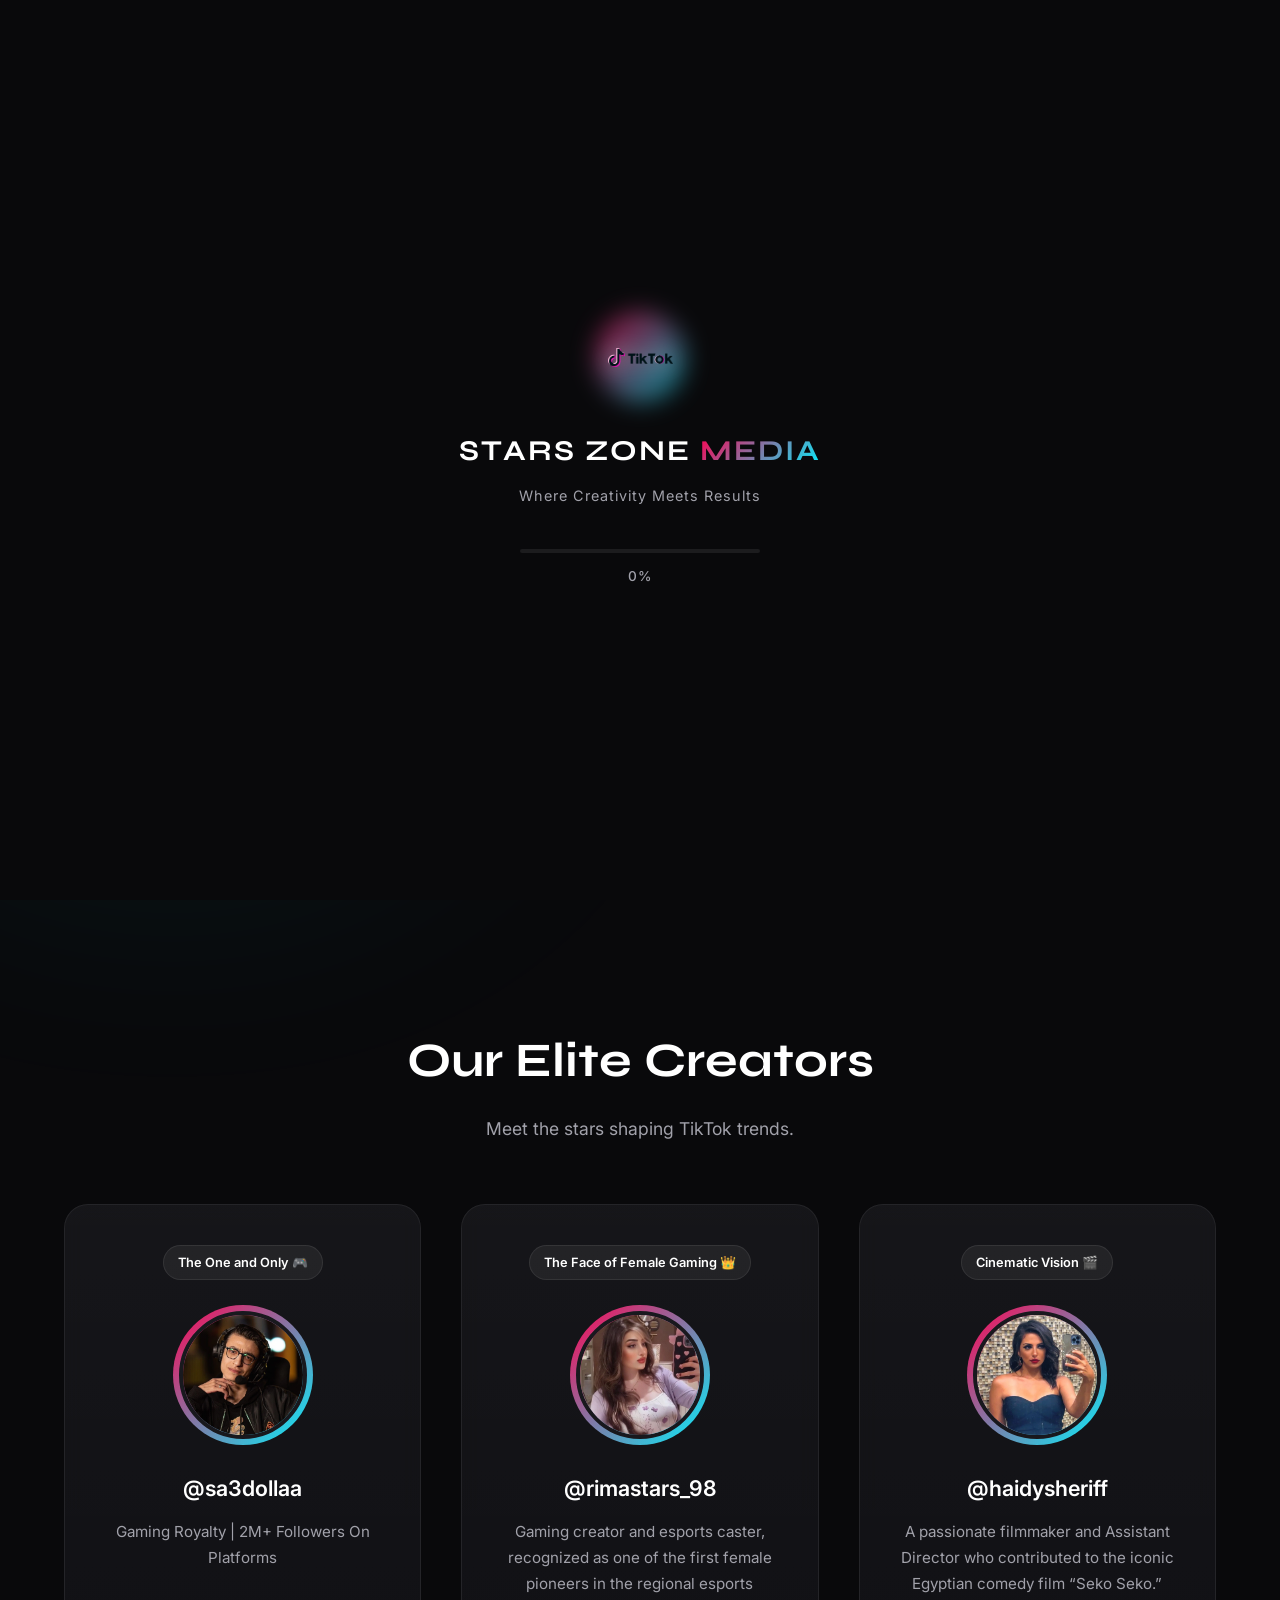
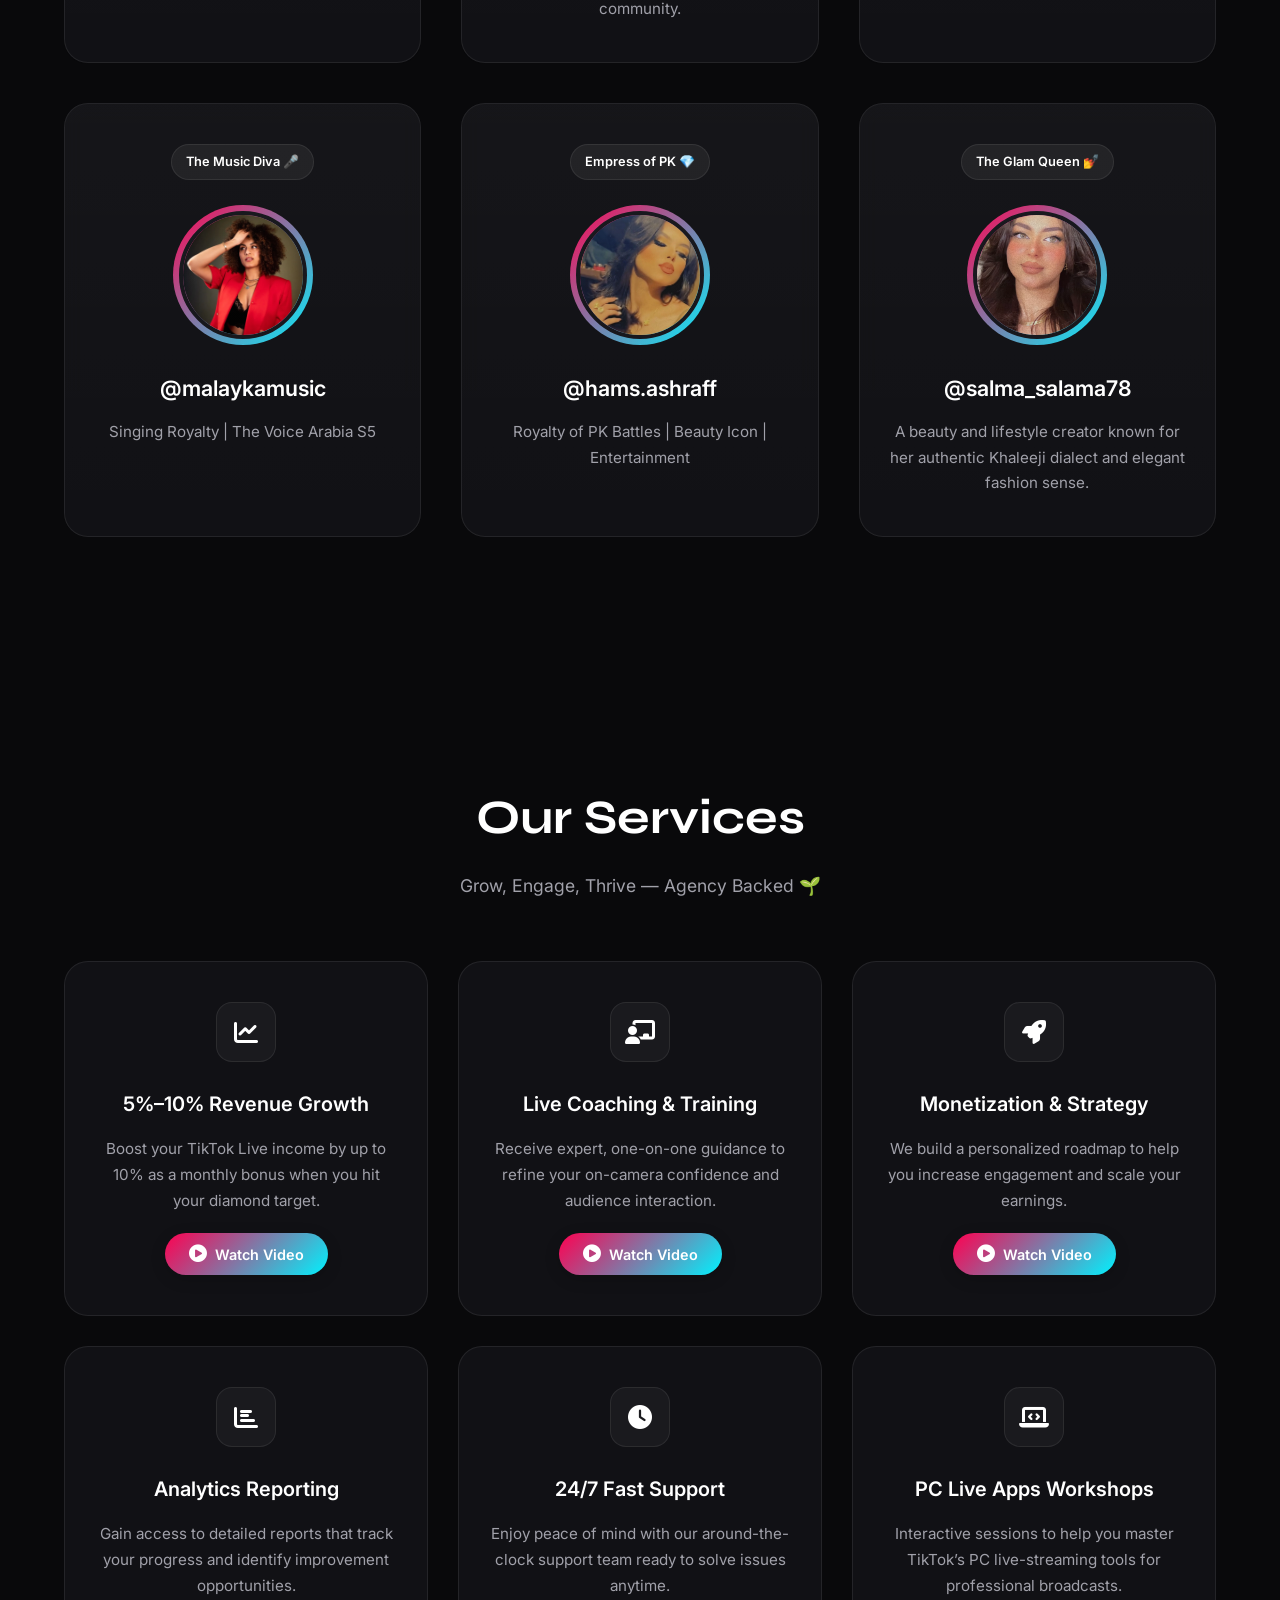
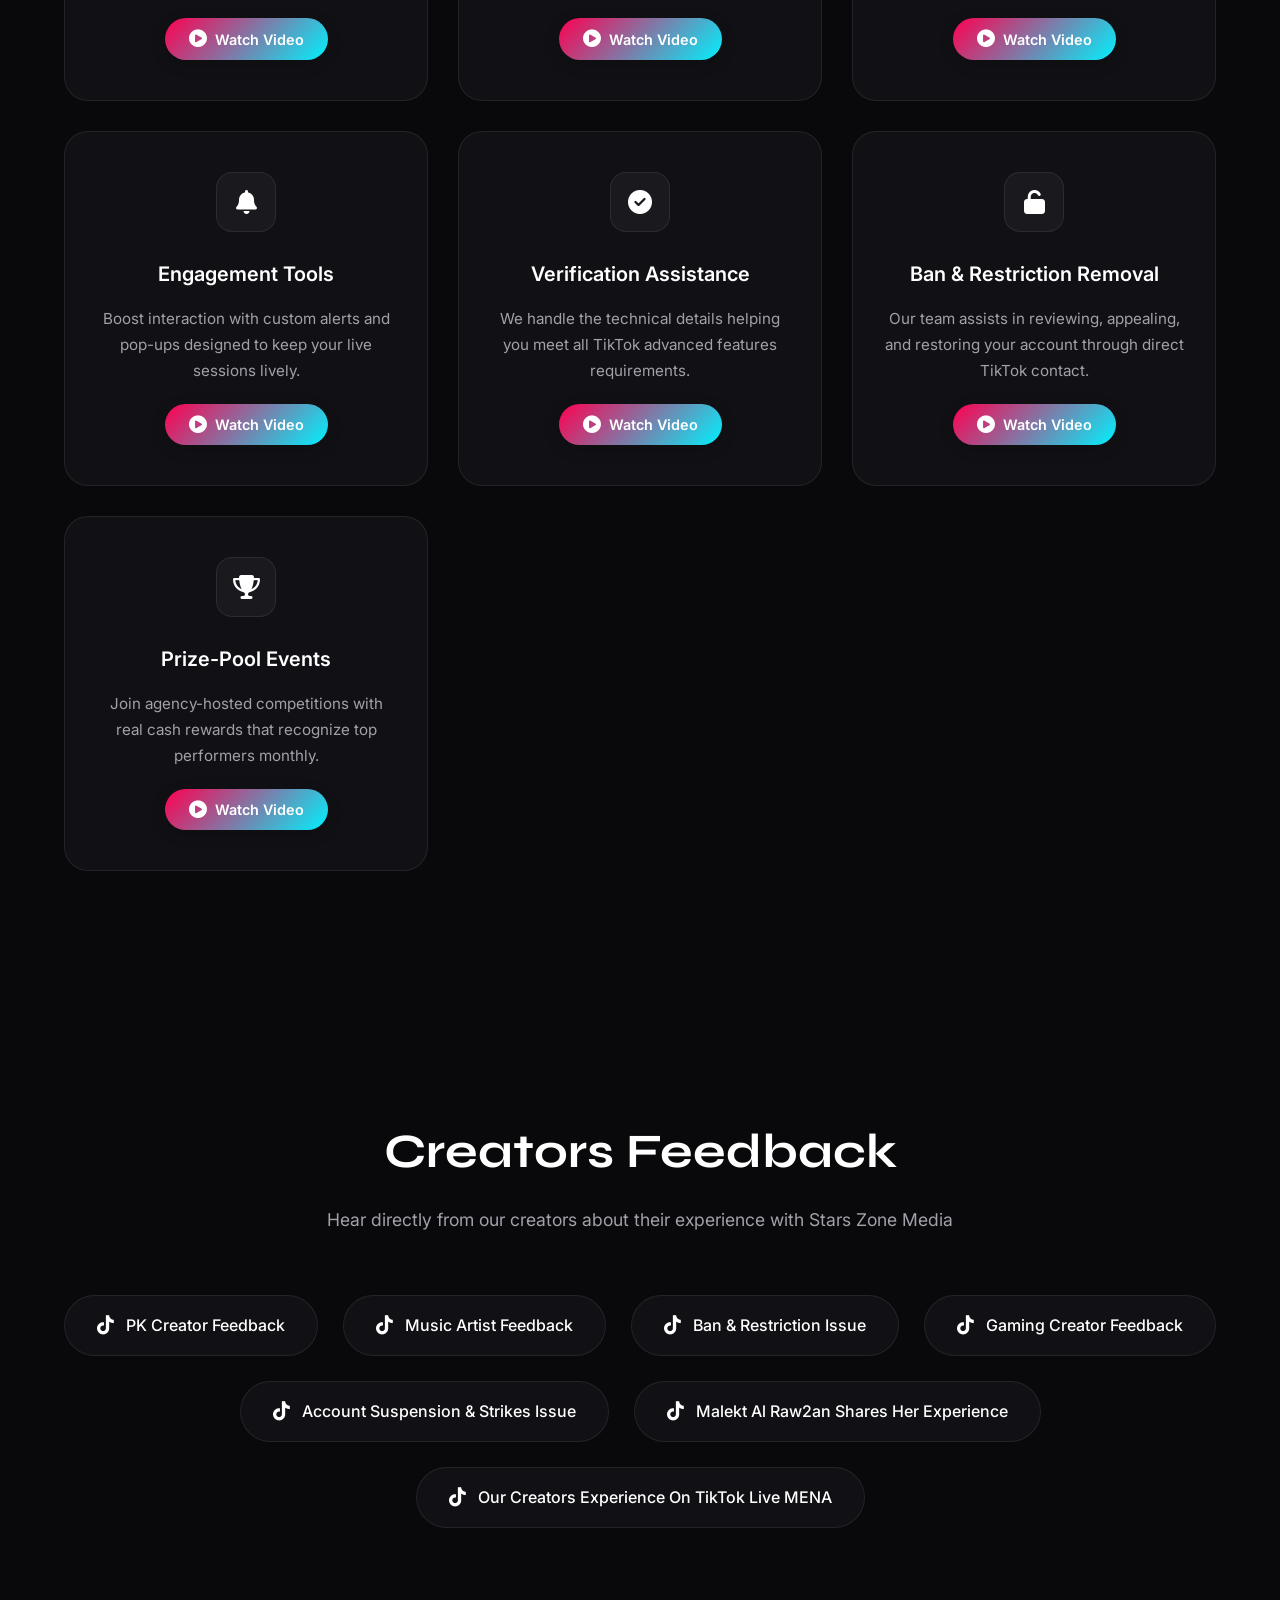
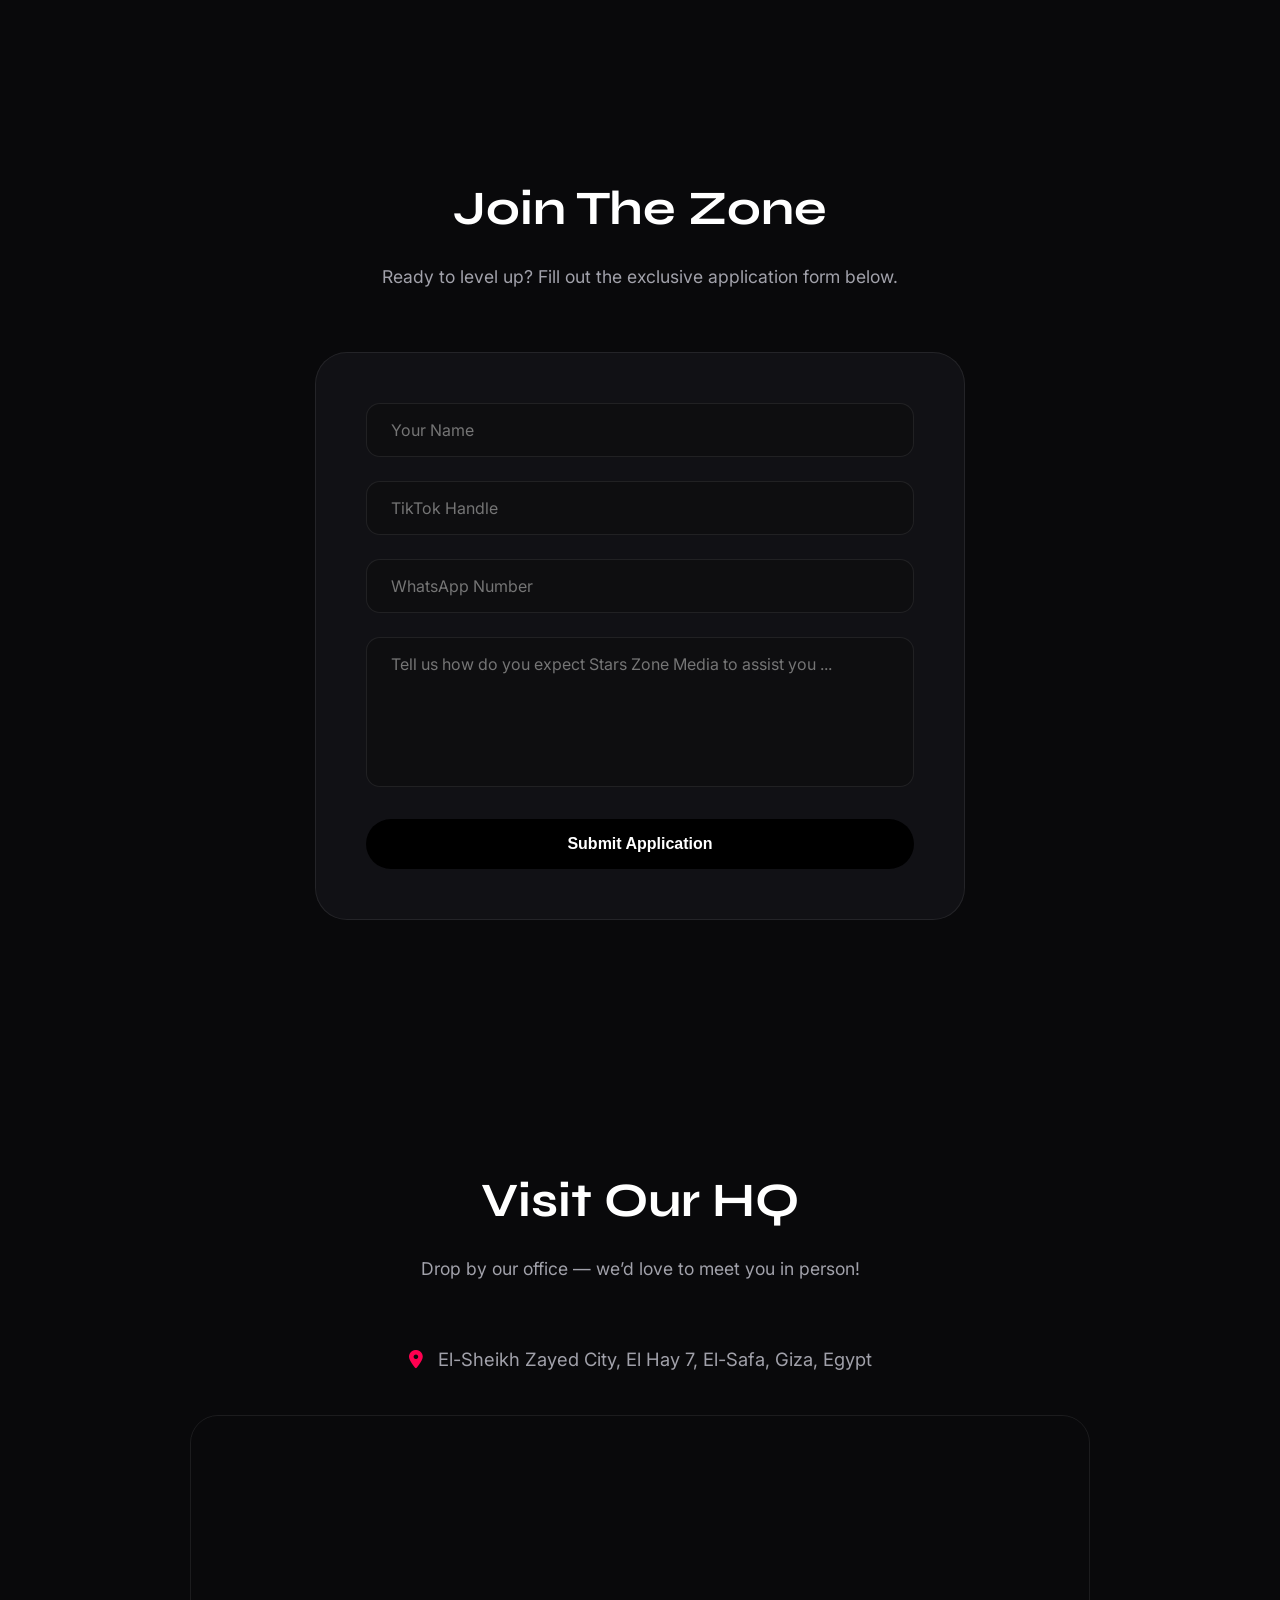
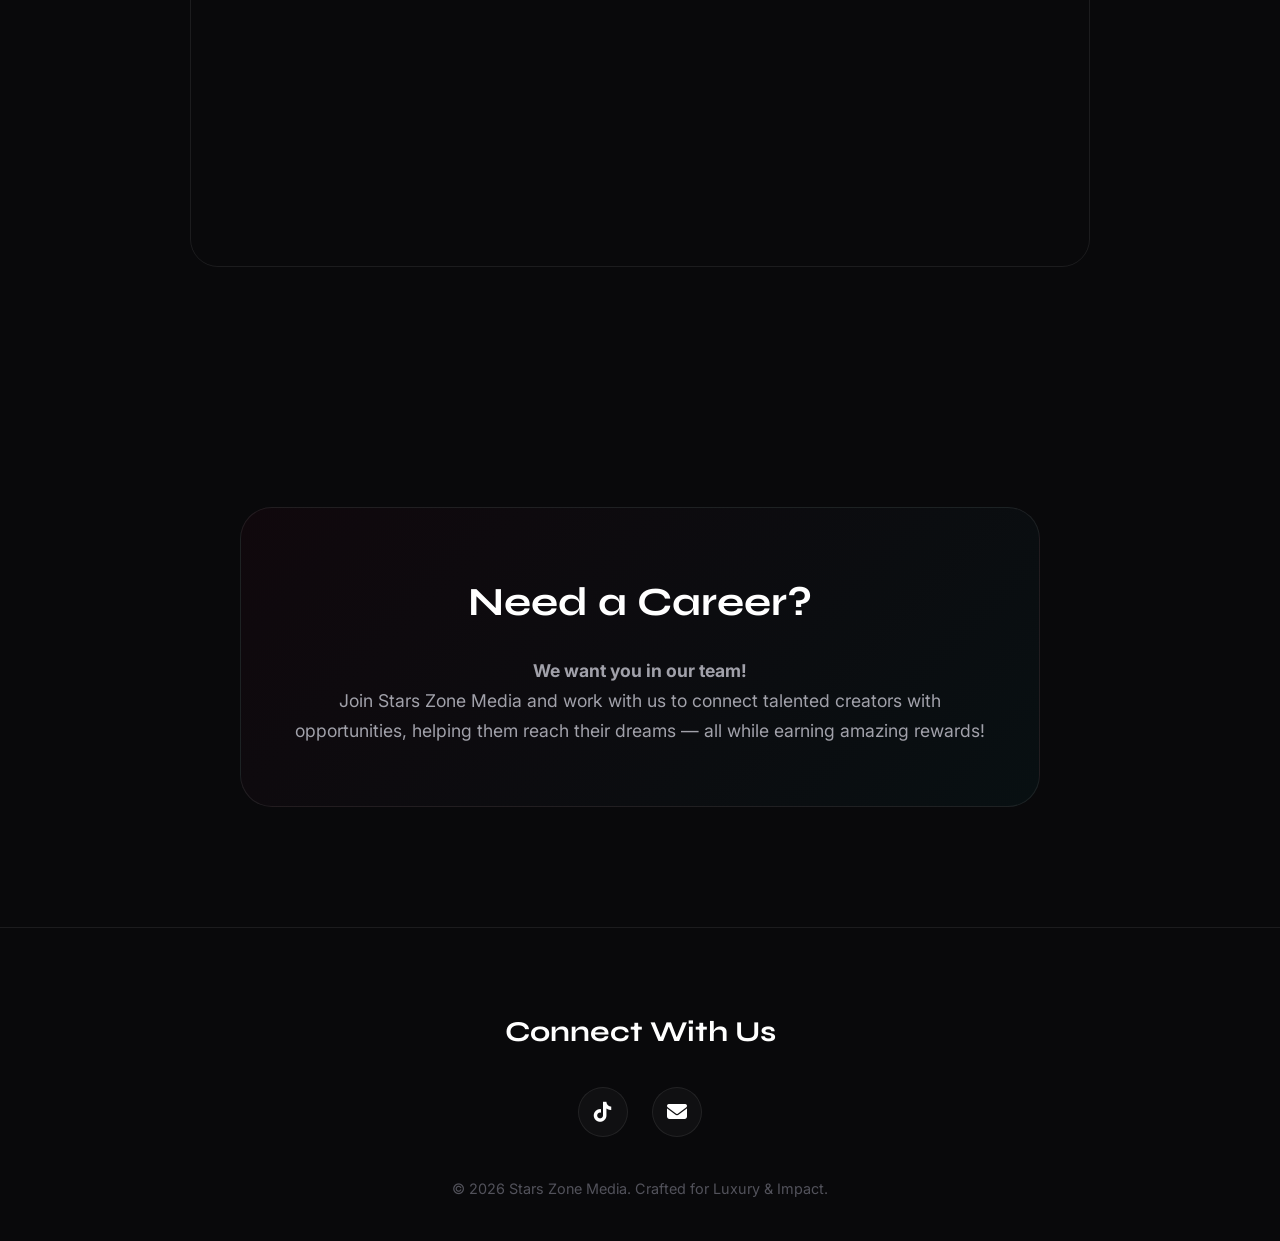
==== commit 9bab4b2a: "Update index.html" ====
--- a/index.html
+++ b/index.html
@@ -105,7 +105,7 @@
             <li><a href="#services">Services</a></li>
             <li><a href="#feedback">Feedback</a></li>
             <li><a href="#join">Join Us</a></li>
-            <li><a href="login.html" class="creator-login-btn">Creators Login</a></li>
+            <li><a href="login.html" class="creator-login-btn">Login</a></li>
         </ul>
     </div>
     <div class="menu-overlay"></div>
--- a/styles.css
+++ b/styles.css
@@ -18,6 +18,111 @@
     --transition-smooth: all 0.4s cubic-bezier(0.16, 1, 0.3, 1);
 }
 
+/* ==========================================================================
+   Luxury Day Mode (Clean White & Brand Pink Theme)
+   ========================================================================== */
+body.light-mode {
+    --bg-dark: #ffffff !important; /* خلفية بيضاء نقية وفخمة */
+    --bg-surface: rgba(255, 240, 245, 0.6) !important; /* خلفية كارتات بدرجة بينك خفيفة جداً وراقية */
+    --border-color: rgba(255, 0, 80, 0.15) !important; /* حواف بلون البينك الخاص باللوجو */
+    --primary-glow: #ff0050 !important; /* لون البينك الأساسي للـ Logo */
+    --secondary-glow: #00f2fe !important;
+    --text-pure: #0f172a !important; 
+    --text-muted: #475569 !important;
+}
+
+body.light-mode .navbar {
+    background: rgba(255, 255, 255, 0.85) !important;
+}
+
+body.light-mode .nav-menu {
+    background: #ffffff !important;
+    border-right: 1px solid var(--border-color) !important;
+}
+
+body.light-mode .nav-menu a {
+    color: var(--text-muted) !important;
+}
+
+body.light-mode .nav-menu a:hover:not(.creator-login-btn) {
+    color: var(--primary-glow) !important;
+    text-shadow: none !important;
+}
+
+body.light-mode .creator-card,
+body.light-mode .service-card,
+body.light-mode .form-wrapper,
+body.light-mode .career-box {
+    background: #ffffff !important;
+    box-shadow: 0 10px 30px rgba(255, 0, 80, 0.06) !important; /* ظل خفيف بلون البينك الفاخر */
+    border: 1px solid rgba(255, 0, 80, 0.12) !important;
+}
+
+/* بادجات الكرييتورز في وضع النهار بلون البينك */
+body.light-mode .creator-card .card-badge {
+    background: rgba(255, 0, 80, 0.06) !important;
+    color: #ff0050 !important;
+    border-color: rgba(255, 0, 80, 0.2) !important;
+}
+
+body.light-mode .creator-card h3,
+body.light-mode .service-card h3,
+body.light-mode .career-box h2,
+body.light-mode .footer-title,
+body.light-mode .section-title {
+    color: #0f172a !important;
+}
+
+body.light-mode .creator-bio,
+body.light-mode .service-card p,
+body.light-mode .career-box p,
+body.light-mode .section-subtitle,
+body.light-mode .location-info,
+body.light-mode .footer-copy {
+    color: #475569 !important;
+}
+
+body.light-mode .creator-card img {
+    border-color: #fce7f3 !important;
+}
+
+body.light-mode .join-form input, 
+body.light-mode .join-form textarea {
+    background: #fff5f7 !important;
+    color: #0f172a !important;
+    border-color: rgba(255, 0, 80, 0.2) !important;
+}
+
+body.light-mode .join-form input::placeholder,
+body.light-mode .join-form textarea::placeholder {
+    color: #94a3b8 !important;
+}
+
+body.light-mode .global-control-btn,
+body.light-mode .back-to-top-btn,
+body.light-mode .feedback-btn {
+    background: #fff5f7 !important;
+    color: #0f172a !important;
+    border-color: rgba(255, 0, 80, 0.2) !important;
+}
+
+body.light-mode .global-control-btn:hover,
+body.light-mode .back-to-top-btn:hover {
+    background: #ff0050 !important;
+    color: #ffffff !important;
+    box-shadow: 0 0 20px rgba(255, 0, 80, 0.4) !important;
+}
+
+body.light-mode .footer-icon {
+    background: #fff5f7 !important;
+    color: #0f172a !important;
+    border-color: rgba(255, 0, 80, 0.2) !important;
+}
+
+body.light-mode .footer-icon:hover {
+    background: #ff0050 !important;
+    color: #ffffff !important;
+}
 html {
     scroll-behavior: smooth;
 }
@@ -29,6 +134,7 @@
     line-height: 1.7;
     overflow-x: hidden;
     position: relative;
+    transition: background-color 0.4s ease, color 0.4s ease;
 }
 
 /* Ambient Background Lights (Glow System) */
@@ -93,7 +199,7 @@
     display: block;
     filter: drop-shadow(0 0 8px rgba(0,242,254,.45)) drop-shadow(0 0 14px rgba(255,0,80,.25));
     transition: transform .4s ease, filter .4s ease;
-    animation: logoFloat 4s ease-in-out infinite;
+    animation: logoFloat 4s ease-in-out infinite, logoGlow 3s ease-in-out infinite;
 }
 
 .nav-logo img:hover {
@@ -110,8 +216,9 @@
     }
 }
 
-.nav-logo img{
-    animation: logoFloat 4s ease-in-out infinite, logoGlow 3s ease-in-out infinite;
+@keyframes logoFloat {
+    0%, 100% { transform: translateY(0); }
+    50% { transform: translateY(-4px); }
 }
 
 .nav-menu {
@@ -206,7 +313,7 @@
 
 .hero h1 {
     font-family: var(--font-heading);
-    font-size: 2rem;
+    font-size: 3rem;
     line-height: 1.15;
     color: var(--text-pure);
     margin-bottom: 22px;
@@ -259,13 +366,13 @@
     transform: scale(1.05) rotate(2deg);
 }
 
-/* Master Premium Buttons */
+/* Master Premium Buttons (تثبيت لون النص أبيض دائماً في الأزرار مثل Get Started و Submit Application) */
 .cta-button {
     display: inline-flex;
     align-items: center;
     gap: 10px;
-    background: var(--text-pure);
-    color: #000;
+    background: #000000 !important;
+    color: #ffffff !important;
     padding: 16px 40px;
     text-decoration: none;
     border-radius: 40px;
@@ -276,9 +383,14 @@
     cursor: pointer;
 }
 
+body.light-mode .cta-button {
+    background: #0f172a !important;
+    color: #ffffff !important;
+}
+
 .cta-button:hover {
     transform: translateY(-4px);
-    box-shadow: 0 15px 30px rgba(255, 255, 255, 0.15);
+    box-shadow: 0 15px 30px rgba(0, 0, 0, 0.2);
 }
 
 /* Base Sections layout */
@@ -612,144 +724,224 @@
 }
 
 /* ==========================================================================
-   GLOBAL SPLASH SCREEN STYLING (Fixed For All Screens)
+   🌟 Luxury Preloader Screen (6 Seconds Duration)
    ========================================================================== */
-#splash-screen {
+#luxury-preloader {
     position: fixed !important;
     top: 0 !important;
     left: 0 !important;
     width: 100vw !important;
     height: 100vh !important;
-    background-color: #090a0c  !important; /* درجة الرمادي الداكنة الفخمة من خلفية لوجو الشركة */
+    background-color: var(--bg-dark) !important;
     z-index: 9999999 !important;
-    overflow: hidden !important;
     display: flex !important;
     justify-content: center !important;
     align-items: center !important;
-    margin: 0 !important;
-    padding: 0 !important;
-    transition: opacity 0.5s ease-out, visibility 0.5s ease-out !important;
-}
-
-.splash-content {
-    position: relative !important;
-    width: 100% !important;
-    height: 100% !important;
+    transition: opacity 0.6s ease-out, visibility 0.6s ease-out !important;
+}
+
+#luxury-preloader.fade-out {
+    opacity: 0 !important;
+    visibility: hidden !important;
+    pointer-events: none !important;
+}
+
+.preloader-content {
+    display: flex;
+    flex-direction: column;
+    align-items: center;
+    text-align: center;
+    padding: 20px;
+}
+
+.brand-logo-container {
+    position: relative;
+    width: 90px;
+    height: 90px;
+    margin-bottom: 25px;
+    display: flex;
+    justify-content: center;
+    align-items: center;
+}
+
+.glow-ring {
+    position: absolute;
+    width: 100%;
+    height: 100%;
+    border-radius: 50%;
+    background: linear-gradient(135deg, var(--primary-glow), var(--secondary-glow));
+    filter: blur(12px);
+    opacity: 0.6;
+    animation: pulseGlow 2s infinite alternate;
+}
+
+@keyframes pulseGlow {
+    0% { transform: scale(0.9); opacity: 0.4; }
+    100% { transform: scale(1.15); opacity: 0.8; }
+}
+
+.preloader-logo {
+    width: 65px;
+    height: 65px;
+    object-fit: contain;
+    position: relative;
+    z-index: 2;
+    filter: drop-shadow(0 0 10px rgba(255,255,255,0.4));
+}
+
+.preloader-title {
+    font-family: var(--font-heading);
+    font-size: 1.8rem;
+    color: var(--text-pure);
+    letter-spacing: 2px;
+    margin-bottom: 8px;
+}
+
+.preloader-tagline {
+    font-size: 0.9rem;
+    color: var(--text-muted);
+    letter-spacing: 1px;
+    margin-bottom: 40px;
+}
+
+.progress-box {
+    width: 240px;
+    display: flex;
+    flex-direction: column;
+    align-items: center;
+    gap: 12px;
+}
+
+.progress-bar {
+    width: 100%;
+    height: 4px;
+    background: rgba(255, 255, 255, 0.08);
+    border-radius: 4px;
+    overflow: hidden;
+}
+
+.progress-fill {
+    width: 0%;
+    height: 100%;
+    background: linear-gradient(90deg, var(--primary-glow), var(--secondary-glow));
+    transition: width 0.1s linear;
+}
+
+.progress-counter {
+    font-size: 0.85rem;
+    color: var(--text-muted);
+    font-weight: 500;
+    letter-spacing: 1px;
+}
+
+/* ==========================================================================
+   Global Controls Wrapper (Fixed & Visible)
+   ========================================================================== */
+.global-controls-wrapper {
+    position: fixed !important;
+    top: 22px !important;
+    right: 75px !important; /* مسافة آمنة جداً تخليهم ظاهرين وواضحين وقبل زرار المنيو مباشرة */
     display: flex !important;
-    justify-content: center !important;
     align-items: center !important;
-    background-color: #0c0c0e !important; /* توحيد الخلفية تماماً */
-}
-
-#splash-video {
-    width: 100% !important;
-    height: 100% !important;
-    object-fit: contain !important; /* يضمن ظهور كادر الفيديو بالكامل بدون أي قص للأطراف */
-    position: absolute !important;
-    top: 0 !important;
-    left: 0 !important;
-    background-color: #0c0c0e !important;
-}
-
-#skip-splash {
-    position: absolute !important;
-    bottom: 40px !important;
-    right: 40px !important;
+    gap: 10px !important;
+    z-index: 99999 !important;
+}
+
+.global-control-btn {
     background: rgba(255, 255, 255, 0.08) !important;
     color: #ffffff !important;
     border: 1px solid rgba(255, 255, 255, 0.2) !important;
-    padding: 12px 24px !important;
-    border-radius: 30px !important;
-    cursor: pointer !important;
-    font-family: 'Inter', sans-serif !important;
-    font-size: 14px !important;
-    font-weight: 500 !important;
-    letter-spacing: 1px !important;
-    text-decoration: none !important;
-    display: inline-flex !important;
-    align-items: center !important;
-    gap: 8px !important;
-    backdrop-filter: blur(10px) !important;
-    -webkit-backdrop-filter: blur(10px) !important;
-    z-index: 10000000 !important;
-    transition: all 0.3s ease !important;
-}
-
-#skip-splash:hover {
-    background: #ffffff !important;
-    color: #000000 !important;
-    box-shadow: 0 0 20px rgba(255, 255, 255, 0.6) !important;
-    transform: translateY(-2px) !important;
-}
-
-#splash-screen.fade-out {
-    opacity: 0 !important;
-    visibility: hidden !important;
-    pointer-events: none !important;
-}
-.splash-content {
-    position: relative;
-    display: flex;
-    flex-direction: column;
-    align-items: center;
-    justify-content: center;
-}
-
-.sound-btn {
-    position: absolute;
-    bottom: 20px;
-    background: rgba(0, 0, 0, 0.7);
-    color: #fff;
-    border: 2px solid #fff;
-    padding: 10px 20px;
-    border-radius: 30px;
-    cursor: pointer;
-    font-size: 14px;
-    font-weight: 600;
-    display: flex;
-    align-items: center;
-    gap: 8px;
-    transition: all 0.3s ease;
-    z-index: 10;
-}
-
-.sound-btn:hover {
-    background: #fff;
-    color: #000;
-}
-#sound-toggle-btn {
-    position: absolute !important;
-    bottom: 80px !important; /* رفعت الزرار لفوق شوية عشان يكون في متناول اليد على الموبايل */
-    left: 50% !important;
-    transform: translateX(-50%) !important;
-    background: rgba(255, 255, 255, 0.08) !important;
-    color: #ffffff !important;
-    border: 1px solid rgba(255, 255, 255, 0.2) !important;
-    width: 45px !important;
-    height: 45px !important;
+    width: 38px !important;
+    height: 38px !important;
     border-radius: 50% !important;
     cursor: pointer !important;
     display: inline-flex !important;
     align-items: center !important;
     justify-content: center !important;
+    font-size: 14px !important;
+    backdrop-filter: blur(10px) !important;
+    -webkit-backdrop-filter: blur(10px) !important;
+    transition: all 0.3s ease !important;
+}
+
+body.light-mode .global-control-btn {
+    background: #fff5f7 !important;
+    color: #0f172a !important;
+    border-color: rgba(255, 0, 80, 0.2) !important;
+}
+
+.global-control-btn:hover {
+    background: #ffffff !important;
+    color: #000000 !important;
+    box-shadow: 0 0 15px rgba(255, 255, 255, 0.5) !important;
+    transform: translateY(-2px) !important;
+}
+
+/* تنسيق الموبايل لضمان ظهورهم بشكل ممتاز */
+@media (max-width: 768px) {
+    .global-controls-wrapper {
+        right: 65px !important;
+        top: 25px !important;
+        gap: 8px !important;
+    }
+    .global-control-btn {
+        width: 35px !important;
+        height: 35px !important;
+        font-size: 13px !important;
+    }
+}
+
+.global-control-btn:hover {
+    background: #ffffff !important;
+    color: #000000 !important;
+    box-shadow: 0 0 20px rgba(255, 255, 255, 0.6) !important;
+    transform: translateY(-2px) !important;
+}
+
+/* ==========================================================================
+   Back To Top Floating Button (سهم الصعود لأعلى)
+   ========================================================================== */
+.back-to-top-btn {
+    position: fixed !important;
+    bottom: 35px !important;
+    right: 35px !important;
+    background: rgba(255, 255, 255, 0.08) !important;
+    color: #ffffff !important;
+    border: 1px solid rgba(255, 255, 255, 0.2) !important;
+    width: 46px !important;
+    height: 46px !important;
+    border-radius: 50% !important;
+    cursor: pointer !important;
+    display: flex !important;
+    align-items: center !important;
+    justify-content: center !important;
     font-size: 16px !important;
     backdrop-filter: blur(10px) !important;
     -webkit-backdrop-filter: blur(10px) !important;
-    z-index: 10000000 !important;
-    transition: all 0.3s ease !important;
-}
-
-#sound-toggle-btn:hover {
-    background: #ffffff !important;
+    z-index: 99999 !important;
+    opacity: 0 !important;
+    visibility: hidden !important;
+    transform: translateY(20px) !important;
+    transition: all 0.4s cubic-bezier(0.16, 1, 0.3, 1) !important;
+    box-shadow: 0 4px 20px rgba(0, 0, 0, 0.4) !important;
+}
+
+.back-to-top-btn.show {
+    opacity: 1 !important;
+    visibility: visible !important;
+    transform: translateY(0) !important;
+}
+
+.back-to-top-btn:hover {
+    background: var(--text-pure) !important;
     color: #000000 !important;
-    box-shadow: 0 0 20px rgba(255, 255, 255, 0.6) !important;
-    transform: translateX(-50%) translateY(-2px) !important;
-}
+    box-shadow: 0 0 25px rgba(255, 255, 255, 0.5) !important;
+    transform: translateY(-4px) !important;
+}
+
 /* ==========================================================================
-   Services Video Buttons & Modal System (Fixed & Enhanced)
+   Services Video Buttons & Modal System
    ========================================================================== */
-
-/* تنسيق زر Watch Video الفاخر */
 .watch-btn {
     background: linear-gradient(135deg, var(--primary-glow), var(--secondary-glow));
     color: var(--text-pure);
@@ -917,7 +1109,6 @@
     }
 }
 
-/* توافق إضافي للهواتف الصغيرة جدًا */
 @media (max-width: 480px) {
     .modal-content {
         max-width: 90%;
@@ -928,5 +1119,4 @@
         top: -40px;
         font-size: 32px;
     }
-    
-}
+}
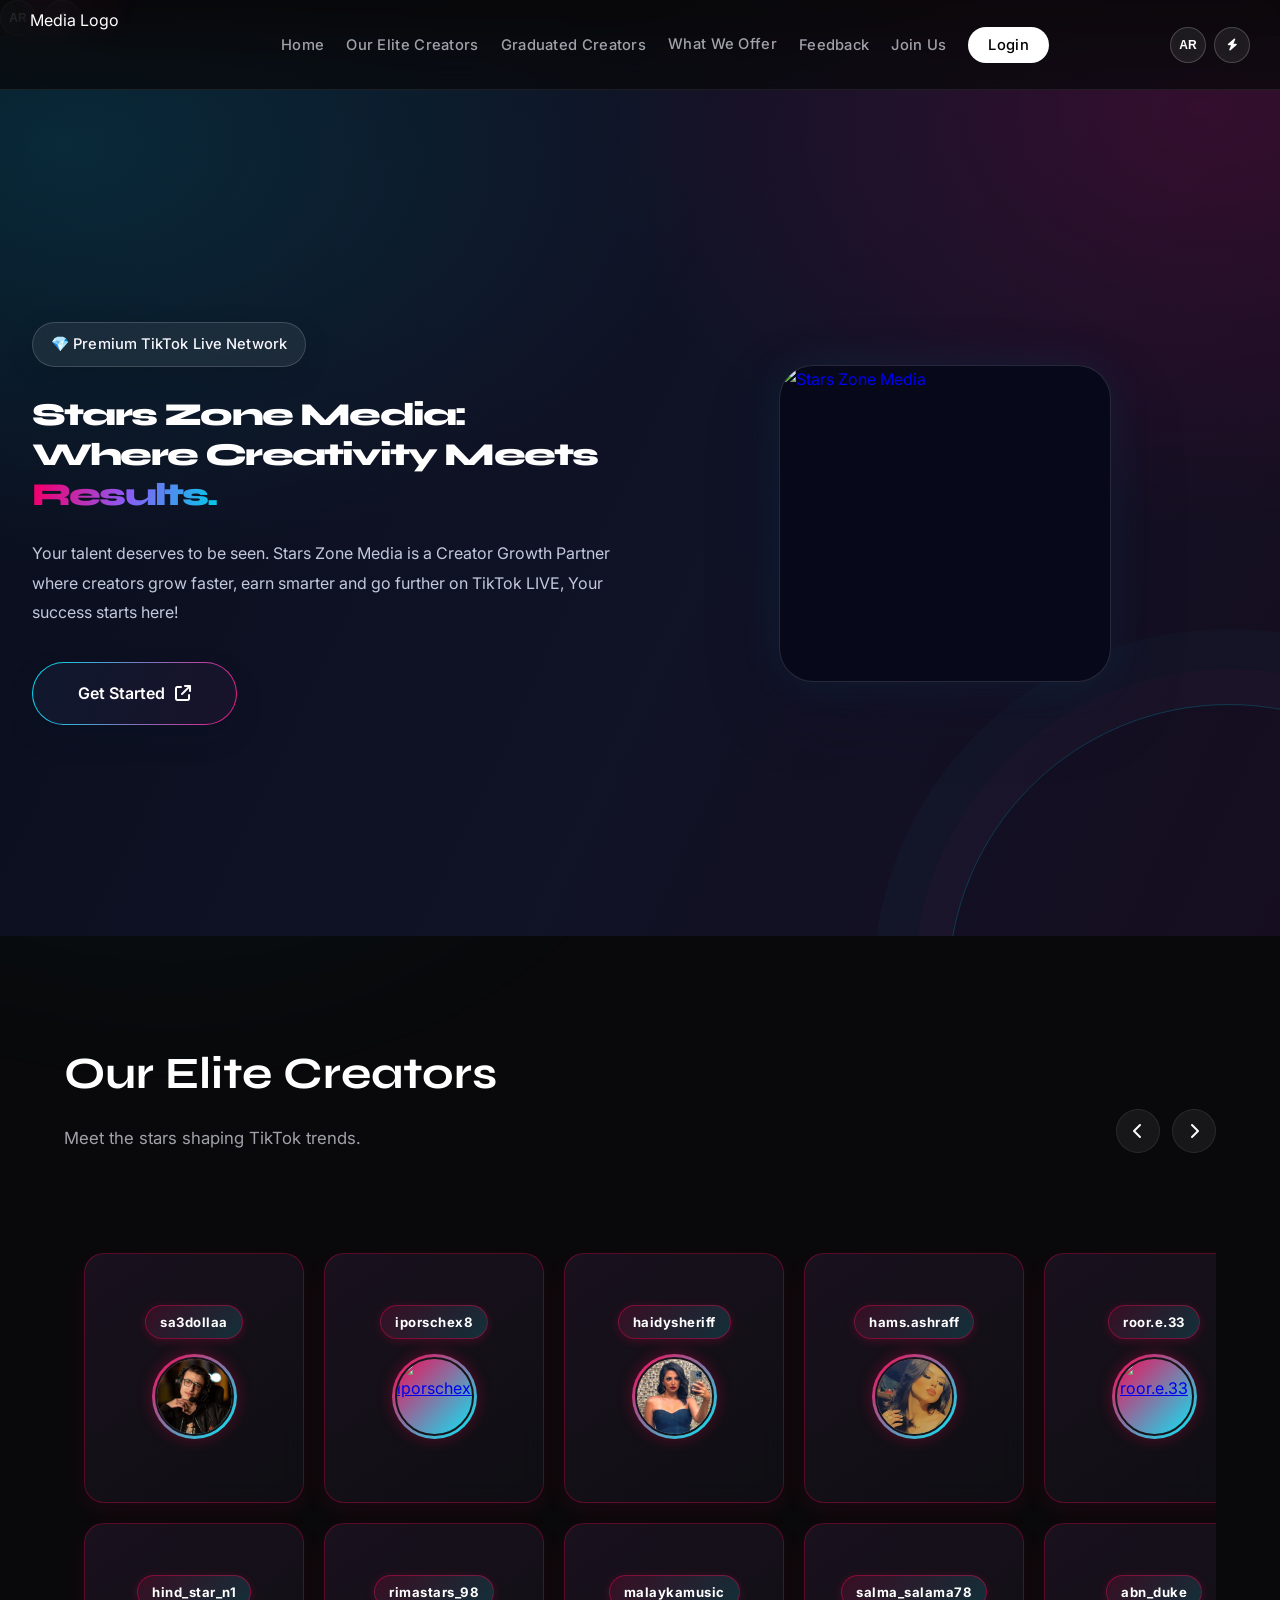
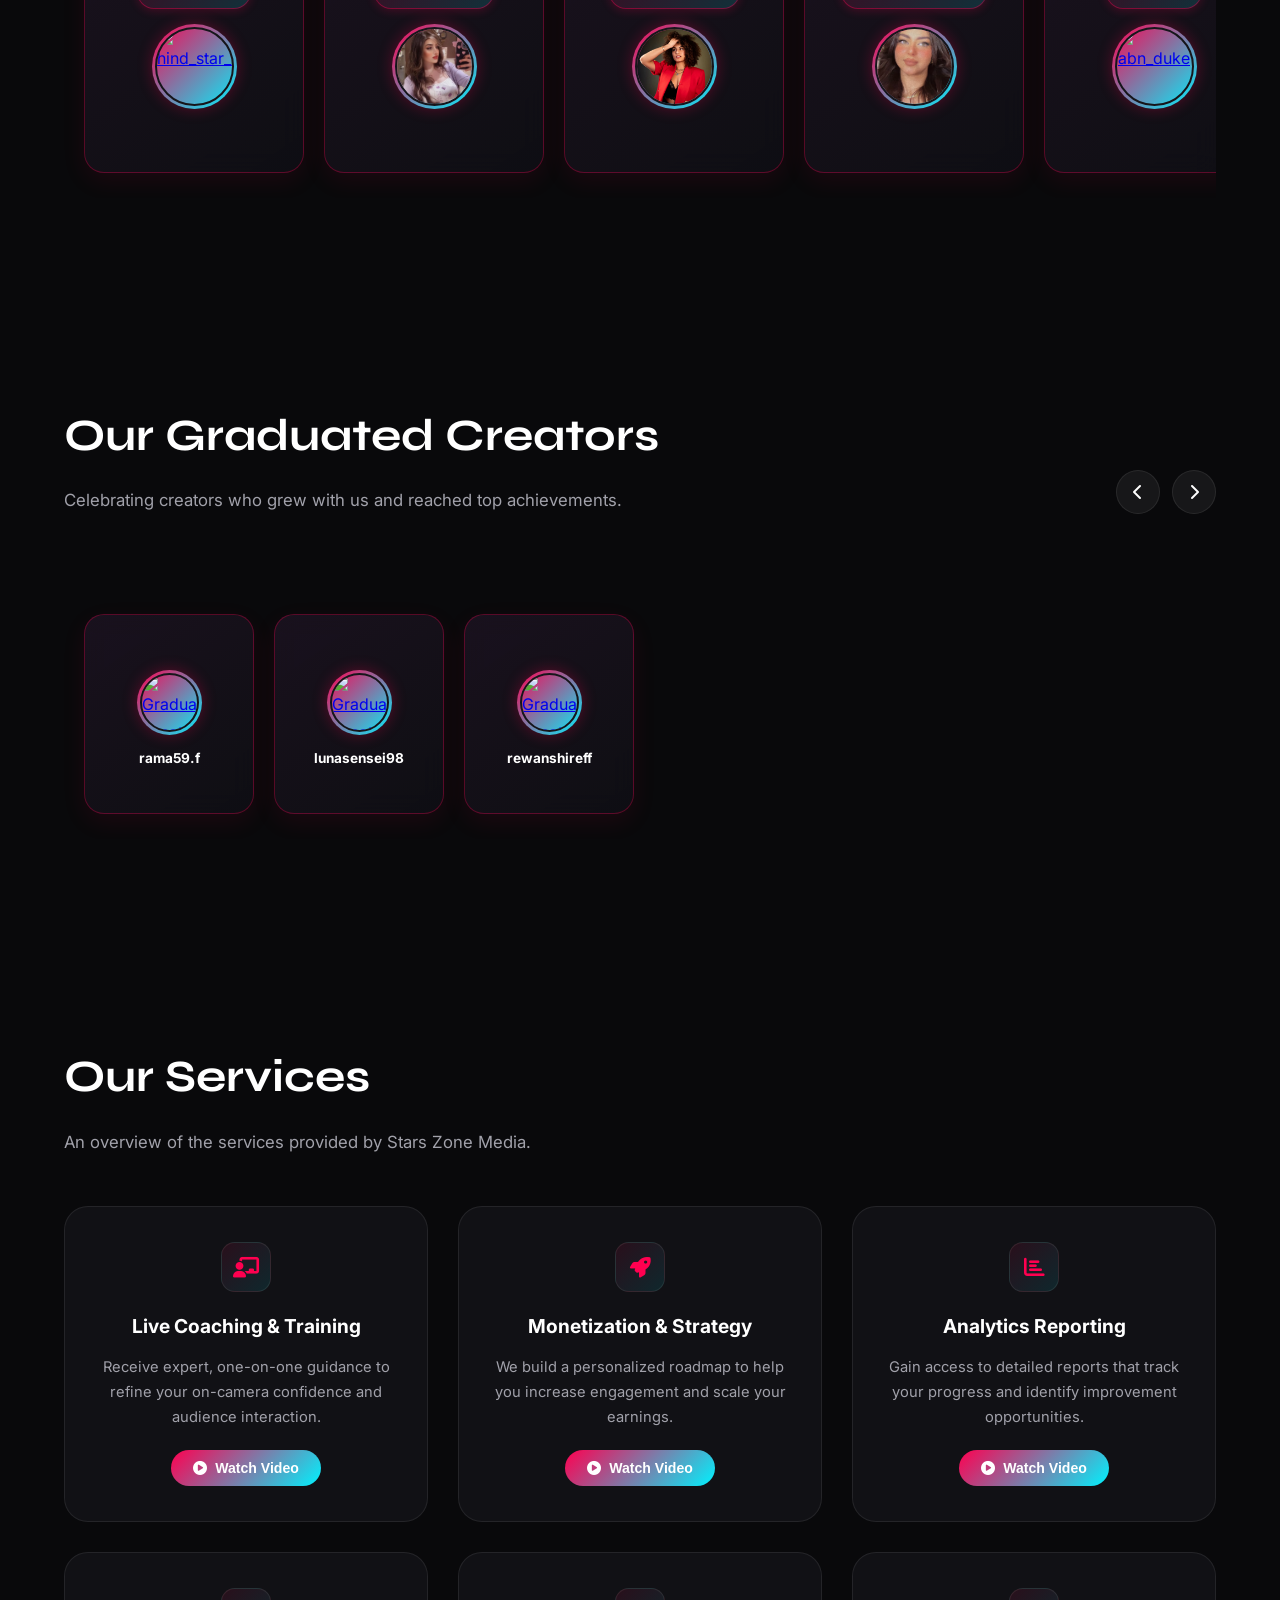
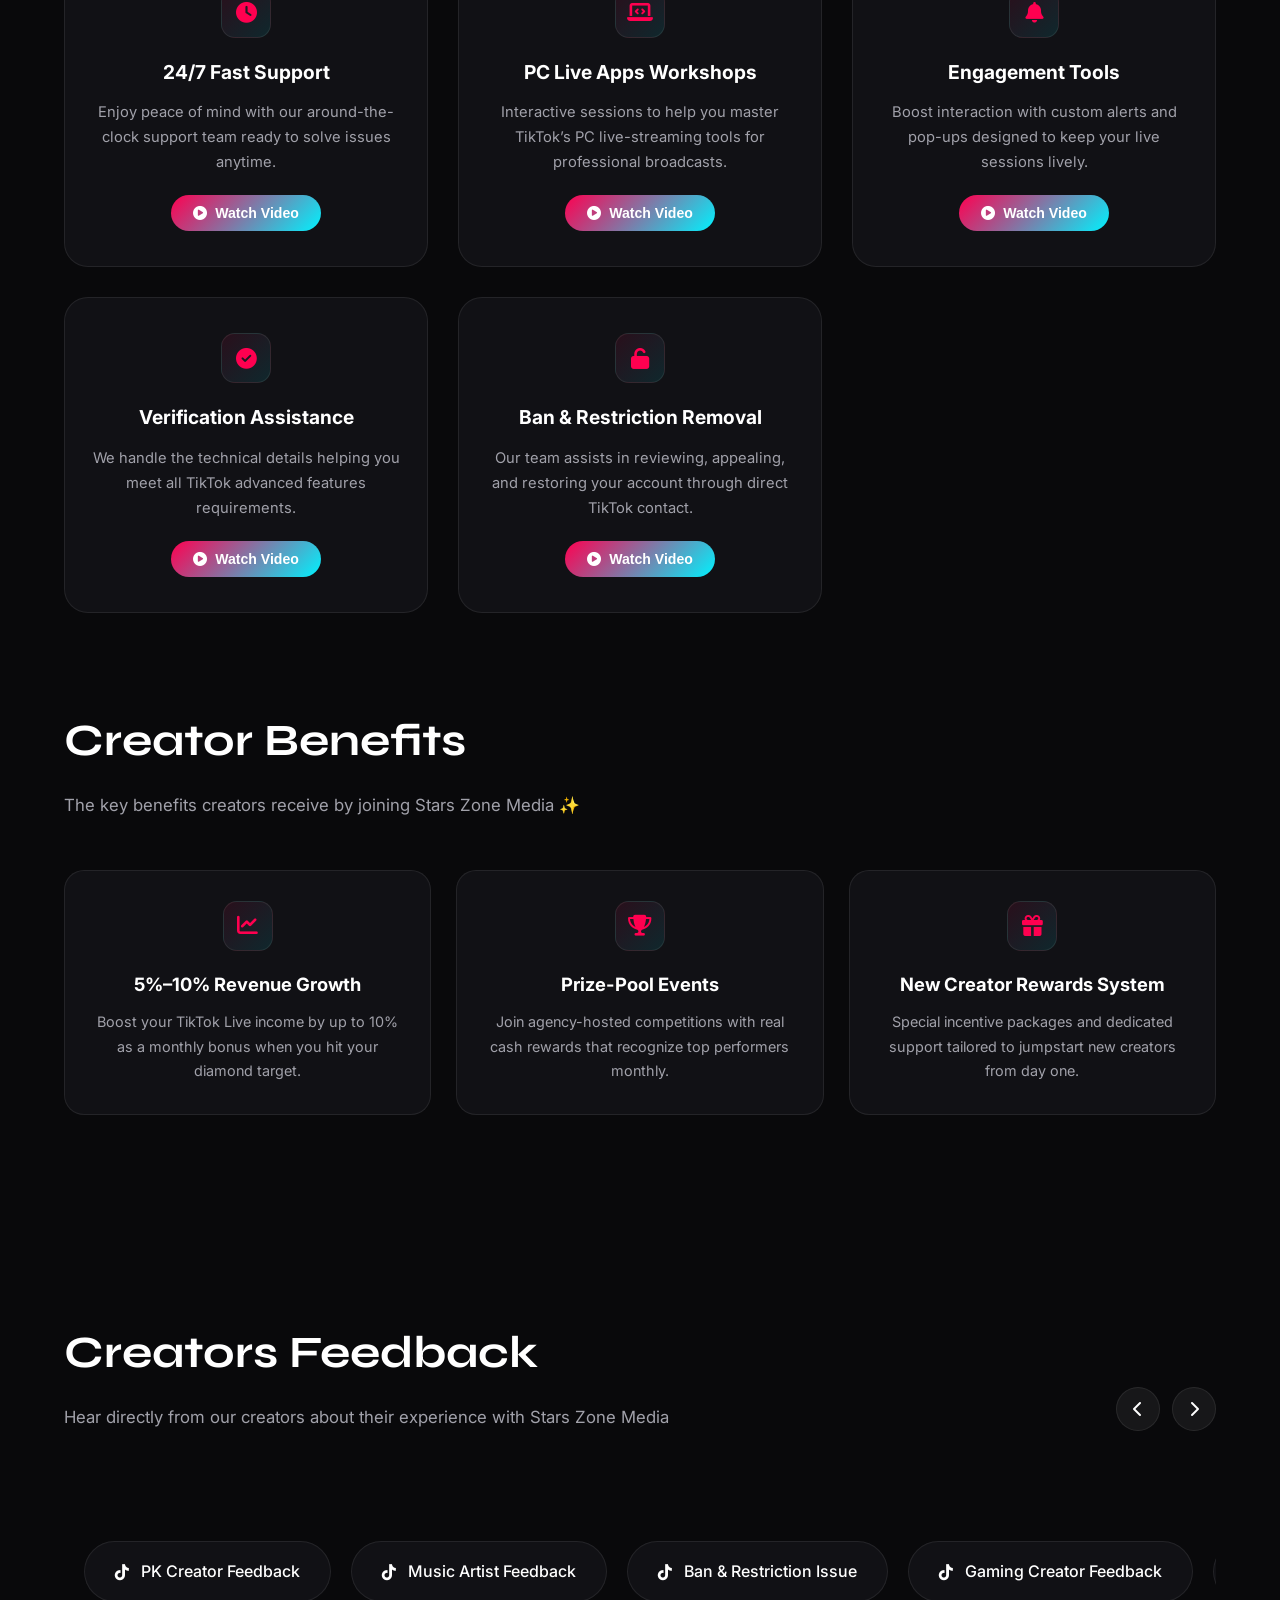
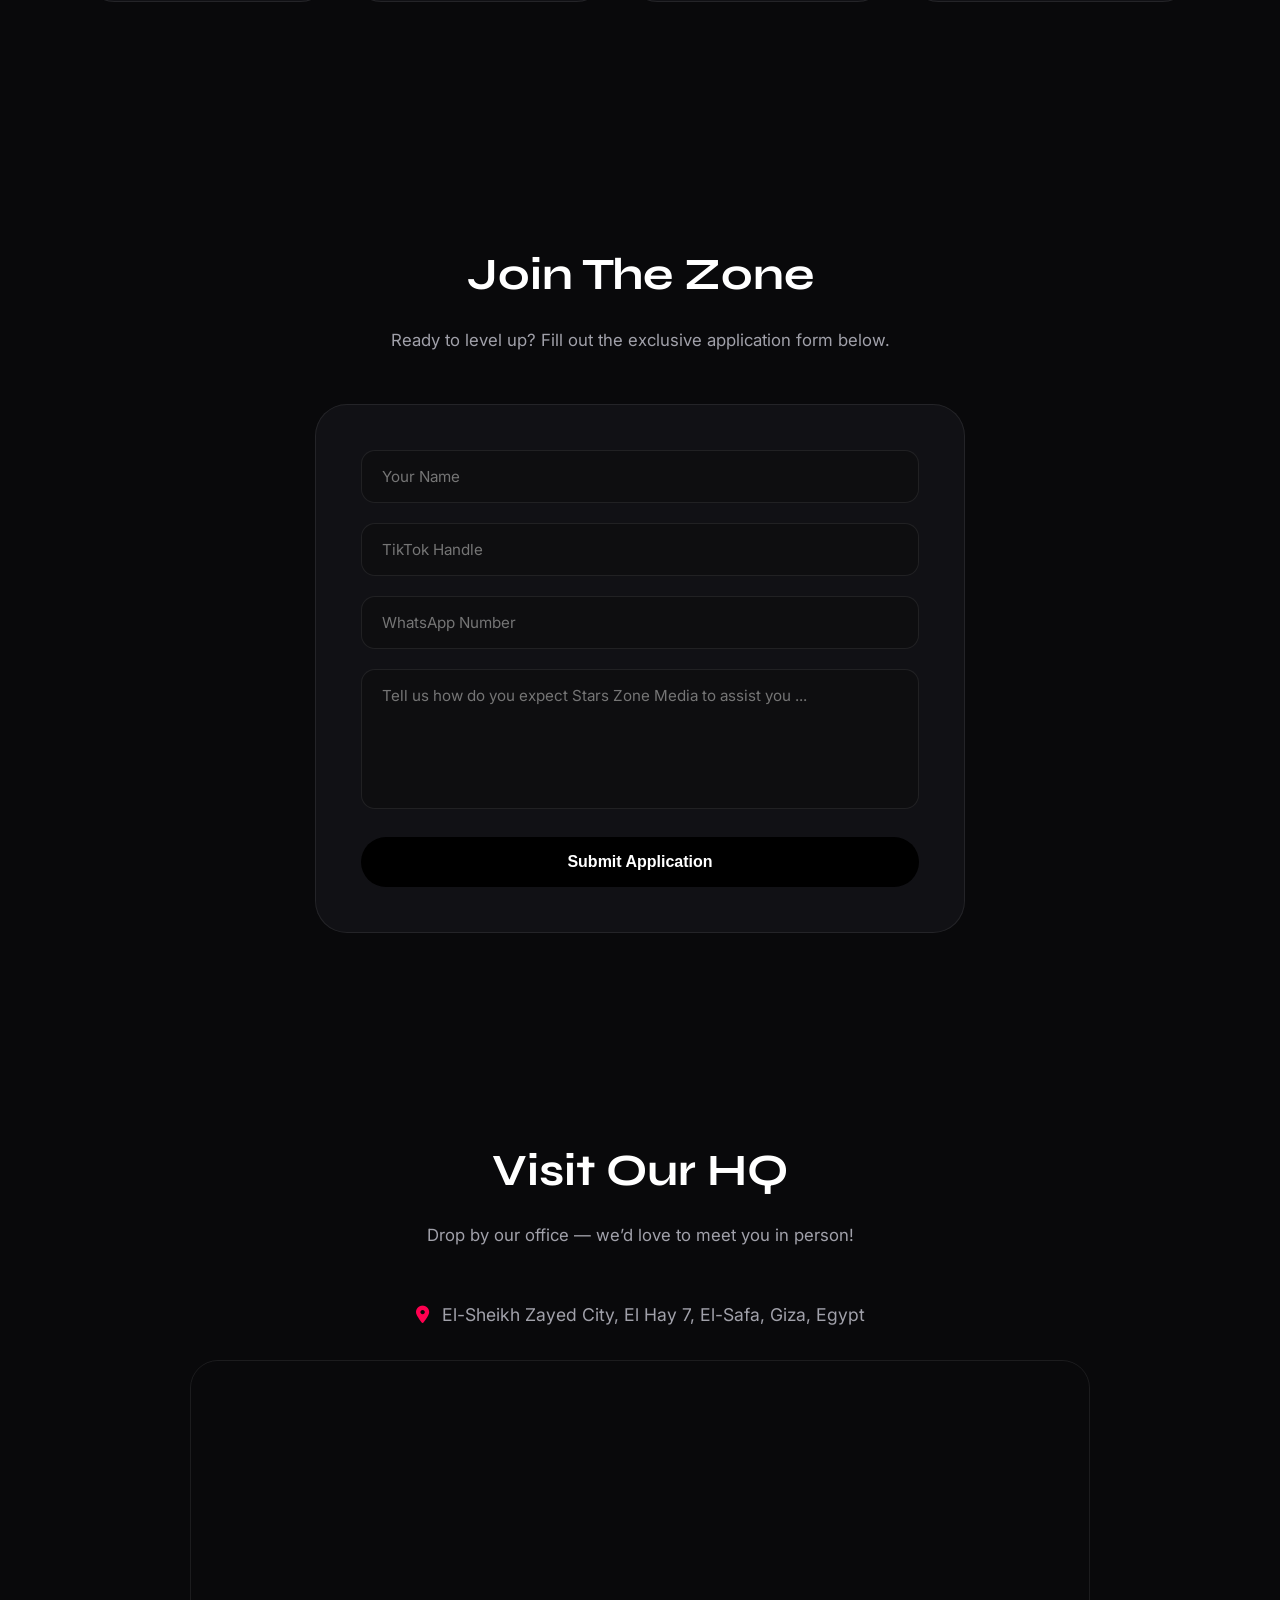
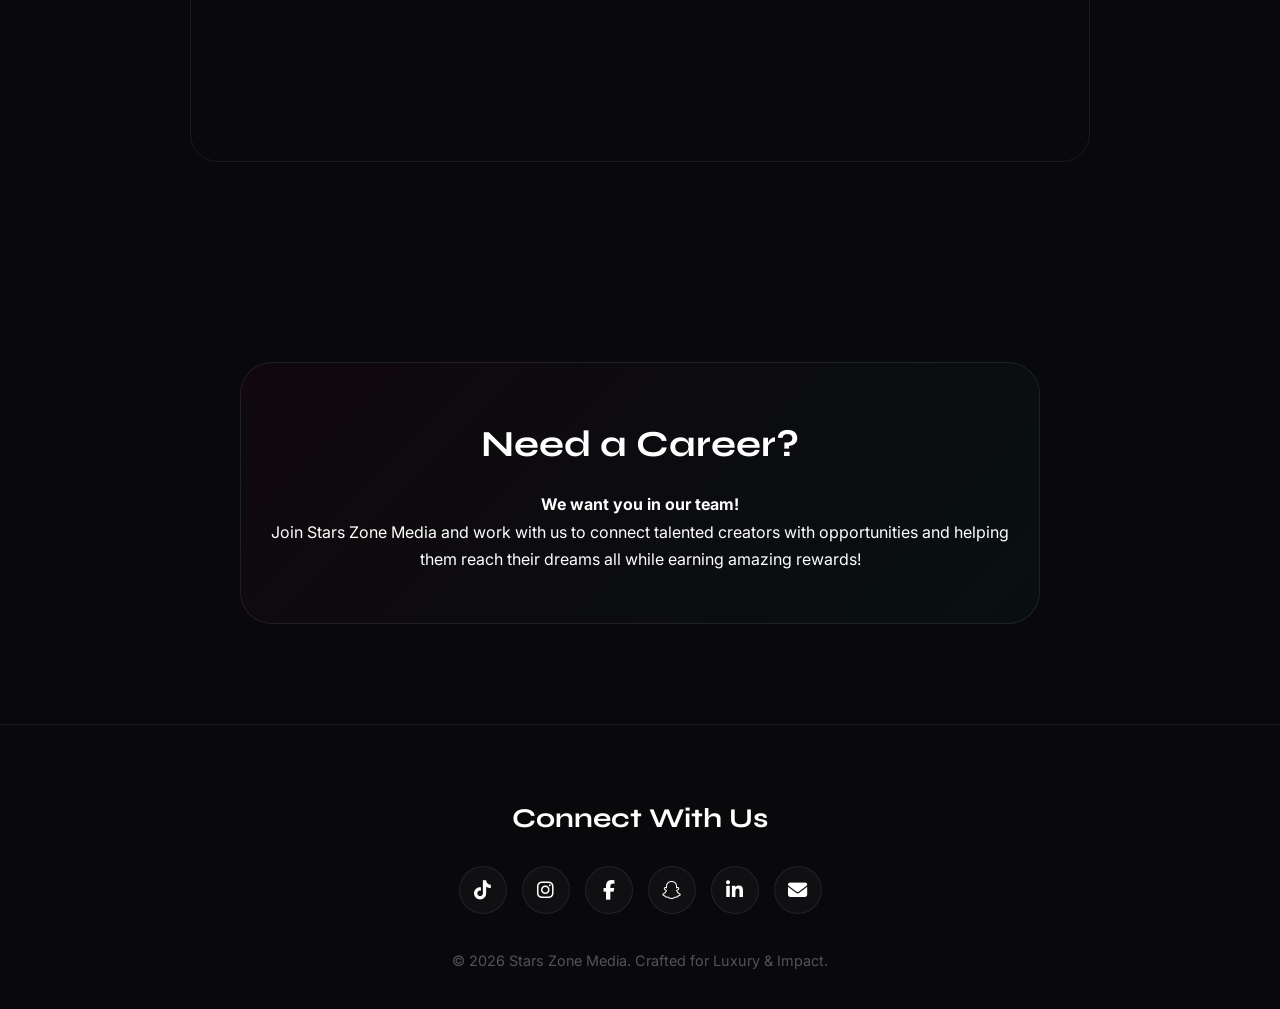
==== commit aaefbbdd: "Add files via upload" ====
--- a/index.html
+++ b/index.html
@@ -1,5 +1,5 @@
 <!DOCTYPE html>
-<html lang="en">
+<html lang="en" dir="ltr">
 <head>
     <meta charset="UTF-8">
     <meta name="viewport" content="width=device-width, initial-scale=1.0">
@@ -26,12 +26,12 @@
 
     <link rel="preload"
           as="style"
-          href="https://fonts.googleapis.com/css2?family=Inter:wght@300;400;500;600&family=Syne:wght@700;800&display=swap"
+          href="https://fonts.googleapis.com/css2?family=Cairo:wght@400;600;700;800&family=Inter:wght@300;400;500;600&family=Syne:wght@700;800&display=swap"
           onload="this.onload=null;this.rel='stylesheet'">
 
     <noscript>
     <link rel="stylesheet"
-          href="https://fonts.googleapis.com/css2?family=Inter:wght@300;400;500;600&family=Syne:wght@700;800&display=swap">
+          href="https://fonts.googleapis.com/css2?family=Cairo:wght@400;600;700;800&family=Inter:wght@300;400;500;600&family=Syne:wght@700;800&display=swap">
     </noscript>
 
     <!-- Font Awesome -->
@@ -47,26 +47,22 @@
 </head>
 <body>
 
-<audio id="bg-ambient-sound" loop preload="auto">
-    <source src="music/home.mp3" type="audio/mpeg">
-</audio>
-
-<!-- أزرار التحكم العلوية الثابتة (الصوت + زر البرق للوضع المضيء والمظلم) -->
+<!-- Fixed Global Controls -->
 <div class="global-controls-wrapper">
-    <button id="sound-toggle-btn" class="global-control-btn" title="Toggle Sound">
-        <i class="fa-solid fa-volume-xmark"></i>
+    <button class="global-control-btn lang-btn" title="Switch Language / تغيير اللغة">
+        <span class="lang-label">AR</span>
     </button>
-    <button id="theme-mode-btn" class="global-control-btn" title="Toggle Bright/Dark Mode">
+    <button class="global-control-btn theme-mode-btn" title="Toggle Bright/Dark Mode">
         <i class="fa-solid fa-bolt"></i>
     </button>
 </div>
 
-<!-- زر السهم العائم للصعود لأول الصفحة -->
+<!-- Back to top button -->
 <button id="back-to-top-btn" class="back-to-top-btn" title="Back to Top">
     <i class="fa-solid fa-arrow-up"></i>
 </button>
 
-<!-- 🌟 شاشة التحميل الفاخرة (6 ثوانٍ كاملة) 🌟 -->
+<!-- Luxury Preloader -->
 <div id="luxury-preloader">
     <div class="preloader-content">
         <div class="brand-logo-container">
@@ -75,7 +71,7 @@
         </div>
         
         <h2 class="preloader-title">STARS ZONE <span class="gradient-text">MEDIA</span></h2>
-        <p class="preloader-tagline">Where Creativity Meets Results</p>
+        <p class="preloader-tagline" data-en="Where Creativity Meets Results" data-ar="حيث يلتقي الإبداع بالنتائج">Where Creativity Meets Results</p>
         
         <div class="progress-box">
             <div class="progress-bar">
@@ -92,21 +88,45 @@
 <nav class="navbar">
     <div class="nav-container">
         <div class="nav-logo">
-            <img src="images/tiklogo.webp" alt="Stars Zone Media Logo" loading="eager">
-        </div>
+           <img src="images/darklogo.png"
+     data-dark-src="images/darklogo.png"
+     data-light-src="images/logo.png.png"
+     alt="Stars Zone Media Logo"
+     class="nav-logo-animated">
+        </div>
+        
         <button class="menu-toggle" aria-label="Toggle navigation">
             <span class="bar"></span>
             <span class="bar"></span>
             <span class="bar"></span>
         </button>
+
         <ul class="nav-menu">
-            <li><a href="#home">Home</a></li>
-            <li><a href="#creators">Creators</a></li>
-            <li><a href="#services">Services</a></li>
-            <li><a href="#feedback">Feedback</a></li>
-            <li><a href="#join">Join Us</a></li>
-            <li><a href="login.html" class="creator-login-btn">Login</a></li>
+            <li><a href="#home" data-en="Home" data-ar="الرئيسية">Home</a></li>
+            <li><a href="#creators" data-en="Our Elite Creators" data-ar="صناع المحتوى النخبة">Our Elite Creators</a></li>
+            <li><a href="#graduated-creators" data-en="Graduated Creators" data-ar="صناع المحتوى المتخرجون">Graduated Creators</a></li>
+            
+            <li class="nav-dropdown">
+                <a href="#what-we-offer" class="dropdown-toggle" data-en="What We Offer" data-ar="ما نقدمه">What We Offer <i class="fa-solid fa-chevron-down dropdown-arrow"></i></a>
+                <ul class="dropdown-menu">
+                    <li><a href="#services-overview" data-en="Services" data-ar="الخدمات">Services</a></li>
+                    <li><a href="#benefits-overview" data-en="Benefits" data-ar="المميزات والفوائد">Benefits</a></li>
+                </ul>
+            </li>
+
+            <li><a href="#feedback" data-en="Feedback" data-ar="آراء صناع المحتوى">Feedback</a></li>
+            <li><a href="#join" data-en="Join Us" data-ar="انضم إلينا">Join Us</a></li>
+            <li><a href="login.html" class="creator-login-btn" data-en="Login" data-ar="تسجيل الدخول">Login</a></li>
         </ul>
+
+        <div class="global-controls-wrapper">
+            <button class="global-control-btn lang-btn" title="Switch Language / تغيير اللغة">
+                <span class="lang-label">AR</span>
+            </button>
+            <button class="global-control-btn theme-mode-btn" title="Toggle Bright/Dark Mode">
+                <i class="fa-solid fa-bolt"></i>
+            </button>
+        </div>
     </div>
     <div class="menu-overlay"></div>
 </nav>
@@ -114,212 +134,409 @@
 <section id="home" class="hero">
     <div class="hero-container">
         <div class="hero-content">
-            <div class="hero-badge">💎 Premium TikTok Live Network</div>
-            <h1>Stars Zone Media:<br>Where Creativity Meets <span class="gradient-text">Results.</span></h1>
-            <p>Your talent deserves to be seen. Stars Zone Media is the premium space where creators grow faster, earn smarter, and go further on TikTok Live. Your success starts here!</p>
+            <div class="hero-badge" data-en="💎 Premium TikTok Live Network" data-ar="💎 شبكة تيك توك لايف المتميزة">💎 Premium TikTok Live Network</div>
+            <h1><span data-en="Stars Zone Media:" data-ar="ستارز زون ميديا:">Stars Zone Media:</span><br><span data-en="Where Creativity Meets " data-ar="حيث يلتقي الإبداع بـ ">Where Creativity Meets </span><span class="gradient-text" data-en="Results." data-ar="النتائج.">Results.</span></h1>
+            <p data-en="Your talent deserves to be seen. Stars Zone Media is a Creator Growth Partner where creators grow faster, earn smarter and go further on TikTok LIVE, Your success starts here!" data-ar="موهبتك تستحق أن تُرى. ستارز زون ميديا هي شريك نمو لصناع المحتوى حيث ينمو المبدعون أسرع، ويصلون إلى أبعد الحدود على تيك توك لايف. نجاحك يبدأ من هنا!">Your talent deserves to be seen. Stars Zone Media is a Creator Growth Partner where creators grow faster, earn smarter, and go further on TikTok LIVE. Your success starts here!</p>
             <div class="hero-button">
-                <a href="https://www.tiktok.com/tcn/scout_creators?use_spark=1&agency_scout_source=qr_code_leads&ShareLinkID=7499157794223770423" class="cta-button" target="_blank">Get Started <i class="fa-solid fa-arrow-up-right-from-square"></i></a>
+                <a href="https://www.tiktok.com/tcn/scout_creators?use_spark=1&agency_scout_source=qr_code_leads&ShareLinkID=7499157794223770423" class="cta-button" target="_blank"><span data-en="Get Started" data-ar="ابدأ الآن">Get Started</span> <i class="fa-solid fa-arrow-up-right-from-square"></i></a>
             </div>
         </div>
         <div class="hero-image">
             <a href="https://www.tiktok.com/@starszonemedia" target="_blank" rel="noopener noreferrer" title="Visit @starszonemedia's TikTok Profile">
-                <div class="image-wrapper">
-                    <img src="images/icon-old.webp" alt="SZM Logo" loading="eager" decoding="async" width="280" height="280">
-                </div>
+
+                <!-- English Hero Image -->
+                <div class="image-wrapper hero-zoom-wrapper hero-en-image">
+                    <img src="images/hero-stars-zone.png"
+                         alt="Stars Zone Media"
+                         loading="eager"
+                         decoding="async">
+                </div>
+
+                <!-- Arabic Hero Image -->
+                <div class="image-wrapper hero-zoom-wrapper hero-ar-image">
+                    <img src="images/arabherosec.JPEG"
+                         alt="ستارز زون ميديا"
+                         loading="eager"
+                         decoding="async">
+                </div>
+
             </a>
         </div>
     </div>
 </section>
 
+<!-- Our Elite Creators Section -->
 <section id="creators" class="section creators-section">
     <div class="container">
-        <h2 class="section-title">Our Elite Creators</h2>
-        <p class="section-subtitle">Meet the stars shaping TikTok trends.</p>
-        <div class="creators-grid">
-            <div class="creator-card">
-                <span class="card-badge">The One and Only 🎮</span>
-                <div class="creator-img-frame">
-                    <a href="https://www.tiktok.com/@sa3dollaa" target="_blank" rel="noopener noreferrer">
-                        <img src="images/sa3dola.webp" alt="@sa3dollaa" loading="lazy">
-                    </a>
-                </div>
-                <h3>@sa3dollaa</h3>
-                <p class="creator-bio">Gaming Royalty | 2M+ Followers On Platforms</p>
-            </div>
-            
-            <div class="creator-card">
-                <span class="card-badge">The Face of Female Gaming 👑</span>
-                <div class="creator-img-frame">
-                    <a href="https://www.tiktok.com/@rimastars_98" target="_blank" rel="noopener noreferrer">
-                        <img src="images/rima.webp" alt="@rimastars_98" loading="lazy">
-                    </a>
-                </div>
-                <h3>@rimastars_98</h3>
-                <p class="creator-bio">Gaming creator and esports caster, recognized as one of the first female pioneers in the regional esports community.</p>
-            </div>
-
-            <div class="creator-card">
-                <span class="card-badge">Cinematic Vision 🎬</span>
-                <div class="creator-img-frame">
-                    <a href="https://www.tiktok.com/@haidysheriff" target="_blank" rel="noopener noreferrer">
-                        <img src="images/haidy.webp" alt="@haidysheriff" loading="lazy">
-                    </a>
-                </div>
-                <h3>@haidysheriff</h3>
-                <p class="creator-bio">A passionate filmmaker and Assistant Director who contributed to the iconic Egyptian comedy film “Seko Seko.”</p>
-            </div>
-
-            <div class="creator-card">
-                <span class="card-badge">The Music Diva 🎤</span>
-                <div class="creator-img-frame">
-                    <a href="https://www.tiktok.com/@malaykamusic" target="_blank" rel="noopener noreferrer">
-                        <img src="images/malayka.webp" alt="@malaykamusic" loading="lazy">
-                    </a>
-                </div>
-                <h3>@malaykamusic</h3>
-                <p class="creator-bio">Singing Royalty | The Voice Arabia S5</p>
-            </div>
-
-            <div class="creator-card">
-                <span class="card-badge">Empress of PK 💎</span>
-                <div class="creator-img-frame">
-                    <a href="https://www.tiktok.com/@hams.ashraff" target="_blank" rel="noopener noreferrer">
-                        <img src="images/hams.webp" alt="@hams.ashraff" loading="lazy">
-                    </a>
-                </div>
-                <h3>@hams.ashraff</h3>
-                <p class="creator-bio">Royalty of PK Battles | Beauty Icon | Entertainment</p>
-            </div>
-
-            <div class="creator-card">
-                <span class="card-badge">The Glam Queen 💅</span>
-                <div class="creator-img-frame">
-                    <a href="https://www.tiktok.com/@salma_salama78" target="_blank" rel="noopener noreferrer">
-                        <img src="images/salma.webp" alt="@salma_salama78" loading="lazy">
-                    </a>
-                </div>
-                <h3>@salma_salama78</h3>
-                <p class="creator-bio">A beauty and lifestyle creator known for her authentic Khaleeji dialect and elegant fashion sense.</p>
-            </div>
-        </div>
-    </div>
-</section>
-
-<section id="services" class="section services-section">
-    <div class="container">
-        <h2 class="section-title">Our Services</h2>
-        <p class="section-subtitle">Grow, Engage, Thrive — Agency Backed 🌱</p>
-        <div class="services-grid">
-            <div class="service-card">
-                <div class="icon-box"><i class="fas fa-chart-line"></i></div>
-                <h3>5%–10% Revenue Growth</h3>
-                <p>Boost your TikTok Live income by up to 10% as a monthly bonus when you hit your diamond target.</p>
-                <button class="watch-btn" data-video="videos/bonus.mp4"><i class="fas fa-play-circle"></i> Watch Video</button>
-            </div>
-            <div class="service-card">
-                <div class="icon-box"><i class="fas fa-chalkboard-teacher"></i></div>
-                <h3>Live Coaching & Training</h3>
-                <p>Receive expert, one-on-one guidance to refine your on-camera confidence and audience interaction.</p>
-                <button class="watch-btn" data-video="videos/train.mp4"><i class="fas fa-play-circle"></i> Watch Video</button>
-            </div>
-            <div class="service-card">
-                <div class="icon-box"><i class="fas fa-rocket"></i></div>
-                <h3>Monetization & Strategy</h3>
-                <p>We build a personalized roadmap to help you increase engagement and scale your earnings.</p>
-                <button class="watch-btn" data-video="videos/mns.mp4"><i class="fas fa-play-circle"></i> Watch Video</button>
-            </div>
-            <div class="service-card">
-                <div class="icon-box"><i class="fas fa-chart-bar"></i></div>
-                <h3>Analytics Reporting</h3>
-                <p>Gain access to detailed reports that track your progress and identify improvement opportunities.</p>
-                <button class="watch-btn" data-video="videos/analytics.mp4"><i class="fas fa-play-circle"></i> Watch Video</button>
-            </div>
-            <div class="service-card">
-                <div class="icon-box"><i class="fas fa-clock"></i></div>
-                <h3>24/7 Fast Support</h3>
-                <p>Enjoy peace of mind with our around-the-clock support team ready to solve issues anytime.</p>
-                <button class="watch-btn" data-video="videos/support.mp4"><i class="fas fa-play-circle"></i> Watch Video</button>
-            </div>
-            <div class="service-card">
-                <div class="icon-box"><i class="fas fa-laptop-code"></i></div>
-                <h3>PC Live Apps Workshops</h3>
-                <p>Interactive sessions to help you master TikTok’s PC live-streaming tools for professional broadcasts.</p>
-                <button class="watch-btn" data-video="videos/obs.mp4"><i class="fas fa-play-circle"></i> Watch Video</button>
-            </div>
-            <div class="service-card">
-                <div class="icon-box"><i class="fas fa-bell"></i></div>
-                <h3>Engagement Tools</h3>
-                <p>Boost interaction with custom alerts and pop-ups designed to keep your live sessions lively.</p>
-                <button class="watch-btn" data-video="videos/boost.mp4"><i class="fas fa-play-circle"></i> Watch Video</button>
-            </div>
-            <div class="service-card">
-                <div class="icon-box"><i class="fas fa-check-circle"></i></div>
-                <h3>Verification Assistance</h3>
-                <p>We handle the technical details helping you meet all TikTok advanced features requirements.</p>
-                <button class="watch-btn" data-video="videos/verify.mp4"><i class="fas fa-play-circle"></i> Watch Video</button>
-            </div>
-            <div class="service-card">
-                <div class="icon-box"><i class="fas fa-unlock"></i></div>
-                <h3>Ban & Restriction Removal</h3>
-                <p>Our team assists in reviewing, appealing, and restoring your account through direct TikTok contact.</p>
-                <button class="watch-btn" data-video="videos/bans.mp4"><i class="fas fa-play-circle"></i> Watch Video</button>
-            </div>
-            <div class="service-card">
-                <div class="icon-box"><i class="fas fa-trophy"></i></div>
-                <h3>Prize-Pool Events</h3>
-                <p>Join agency-hosted competitions with real cash rewards that recognize top performers monthly.</p>
-                <button class="watch-btn" data-video="videos/gifts.mp4"><i class="fas fa-play-circle"></i> Watch Video</button>
-            </div>
-        </div>
-    </div>
-</section>
-
+        <div class="section-header-flex">
+            <div>
+                <h2 class="section-title" data-en="Our Elite Creators" data-ar="صناع المحتوى النخبة">Our Elite Creators</h2>
+                <p class="section-subtitle" data-en="Meet the stars shaping TikTok trends." data-ar="اكتشفوا نجومنا.. مواهب تلفت الأنظار وتصنع الفرق.">Meet the stars shaping TikTok trends.</p>
+            </div>
+            <div class="carousel-controls">
+                <button class="carousel-btn prev-btn" id="elite-prev" aria-label="Previous"><i class="fa-solid fa-chevron-left"></i></button>
+                <button class="carousel-btn next-btn" id="elite-next" aria-label="Next"><i class="fa-solid fa-chevron-right"></i></button>
+            </div>
+        </div>
+
+        <div class="carousel-wrapper" id="elite-carousel-wrapper">
+            <div class="creators-grid elite-grid" id="elite-grid">
+                <div class="creator-card elite-card">
+                    <span class="card-badge">sa3dollaa</span>
+                    <div class="creator-img-frame">
+                        <a href="https://www.tiktok.com/@sa3dollaa" target="_blank" rel="noopener noreferrer">
+                            <img src="images/sa3dola.webp" alt="sa3dollaa" loading="lazy">
+                        </a>
+                    </div>
+                </div>
+                <div class="creator-card elite-card">
+                    <span class="card-badge">hind_star_n1</span>
+                    <div class="creator-img-frame">
+                        <a href="https://www.tiktok.com/@hind_star_n1" target="_blank" rel="noopener noreferrer">
+                            <img src="images/hind star.jpg" alt="hind_star_n1" loading="lazy">
+                        </a>
+                    </div>
+                </div>
+                <div class="creator-card elite-card">
+                    <span class="card-badge">iporschex8</span>
+                    <div class="creator-img-frame">
+                        <a href="https://www.tiktok.com/@iporschex8" target="_blank" rel="noopener noreferrer">
+                            <img src="images/porch.webp" alt="iporschex8" loading="lazy">
+                        </a>
+                    </div>
+                </div>
+                <div class="creator-card elite-card">
+                    <span class="card-badge">rimastars_98</span>
+                    <div class="creator-img-frame">
+                        <a href="https://www.tiktok.com/@rimastars_98" target="_blank" rel="noopener noreferrer">
+                            <img src="images/rima.webp" alt="rimastars_98" loading="lazy">
+                        </a>
+                    </div>
+                </div>
+                <div class="creator-card elite-card">
+                    <span class="card-badge">haidysheriff</span>
+                    <div class="creator-img-frame">
+                        <a href="https://www.tiktok.com/@haidysheriff" target="_blank" rel="noopener noreferrer">
+                            <img src="images/haidy.webp" alt="haidysheriff" loading="lazy">
+                        </a>
+                    </div>
+                </div>
+                <div class="creator-card elite-card">
+                    <span class="card-badge">malaykamusic</span>
+                    <div class="creator-img-frame">
+                        <a href="https://www.tiktok.com/@malaykamusic" target="_blank" rel="noopener noreferrer">
+                            <img src="images/malayka.webp" alt="malaykamusic" loading="lazy">
+                        </a>
+                    </div>
+                </div>
+                <div class="creator-card elite-card">
+                    <span class="card-badge">hams.ashraff</span>
+                    <div class="creator-img-frame">
+                        <a href="https://www.tiktok.com/@hams.ashraff" target="_blank" rel="noopener noreferrer">
+                            <img src="images/hams.webp" alt="hams.ashraff" loading="lazy">
+                        </a>
+                    </div>
+                </div>
+                <div class="creator-card elite-card">
+                    <span class="card-badge">salma_salama78</span>
+                    <div class="creator-img-frame">
+                        <a href="https://www.tiktok.com/@salma_salama78" target="_blank" rel="noopener noreferrer">
+                            <img src="images/salma.webp" alt="salma_salama78" loading="lazy">
+                        </a>
+                    </div>
+                </div>
+                <div class="creator-card elite-card">
+                    <span class="card-badge">roor.e.33</span>
+                    <div class="creator-img-frame">
+                        <a href="https://www.tiktok.com/@roor.e.33" target="_blank" rel="noopener noreferrer">
+                            <img src="images/rorr.jpeg" alt="roor.e.33" loading="lazy">
+                        </a>
+                    </div>
+                </div>
+                <div class="creator-card elite-card">
+                    <span class="card-badge">abn_duke</span>
+                    <div class="creator-img-frame">
+                        <a href="https://www.tiktok.com/@abn_duke" target="_blank" rel="noopener noreferrer">
+                            <img src="images/abnduke.jpg" alt="abn_duke" loading="lazy">
+                        </a>
+                    </div>
+                </div>
+                <div class="creator-card elite-card">
+                    <span class="card-badge">sara53x</span>
+                    <div class="creator-img-frame">
+                        <a href="https://www.tiktok.com/@sara53x" target="_blank" rel="noopener noreferrer">
+                            <img src="images/sara.jpg" alt="sara53x" loading="lazy">
+                        </a>
+                    </div>
+                </div>
+                <div class="creator-card elite-card">
+                    <span class="card-badge">bushragaming_</span>
+                    <div class="creator-img-frame">
+                        <a href="https://www.tiktok.com/@bushragaming_" target="_blank" rel="noopener noreferrer">
+                            <img src="images/bushra.jpeg" alt="bushragaming_" loading="lazy">
+                        </a>
+                    </div>
+                </div>
+                <div class="creator-card elite-card">
+                    <span class="card-badge">assoullagaming</span>
+                    <div class="creator-img-frame">
+                        <a href="https://www.tiktok.com/@assoullagaming" target="_blank" rel="noopener noreferrer">
+                            <img src="images/assoula.jpeg" alt="assoullagaming" loading="lazy">
+                        </a>
+                    </div>
+                </div>
+                <div class="creator-card elite-card">
+                    <span class="card-badge">sozyyalbasha</span>
+                    <div class="creator-img-frame">
+                        <a href="https://www.tiktok.com/@sozyyalbasha" target="_blank" rel="noopener noreferrer">
+                            <img src="images/sozy.jpg" alt="sozyyalbasha" loading="lazy">
+                        </a>
+                    </div>
+                </div>
+                <div class="creator-card elite-card">
+                    <span class="card-badge">peterholom</span>
+                    <div class="creator-img-frame">
+                        <a href="https://www.tiktok.com/@peterholom" target="_blank" rel="noopener noreferrer">
+                            <img src="images/peter.jpg" alt="peterholom" loading="lazy">
+                        </a>
+                    </div>
+                </div>
+                <div class="creator-card elite-card">
+                    <span class="card-badge">hazemreda6269</span>
+                    <div class="creator-img-frame">
+                        <a href="https://www.tiktok.com/@hazemreda6269" target="_blank" rel="noopener noreferrer">
+                            <img src="images/zoma.jpg" alt="hazemreda6269" loading="lazy">
+                        </a>
+                    </div>
+                </div>
+                <div class="creator-card elite-card">
+                    <span class="card-badge">fz3a_gaming</span>
+                    <div class="creator-img-frame">
+                        <a href="https://www.tiktok.com/@fz3a_gaming" target="_blank" rel="noopener noreferrer">
+                            <img src="images/fz3a.jpeg" alt="fz3a_gaming" loading="lazy">
+                        </a>
+                    </div>
+                </div>
+                <div class="creator-card elite-card">
+                    <span class="card-badge">pg.aime</span>
+                    <div class="creator-img-frame">
+                        <a href="https://www.tiktok.com/@pg.aime" target="_blank" rel="noopener noreferrer">
+                            <img src="images/aime.jpeg" alt="pg.aime" loading="lazy">
+                        </a>
+                    </div>
+                </div>
+                <div class="creator-card elite-card">
+                    <span class="card-badge">rawann.pg</span>
+                    <div class="creator-img-frame">
+                        <a href="https://www.tiktok.com/@rawann.pg" target="_blank" rel="noopener noreferrer">
+                            <img src="images/rawan.jpeg" alt="rawann.pg" loading="lazy">
+                        </a>
+                    </div>
+                </div>
+                <div class="creator-card elite-card">
+                    <span class="card-badge">bassant_osama17</span>
+                    <div class="creator-img-frame">
+                        <a href="https://www.tiktok.com/@bassant_osama17" target="_blank" rel="noopener noreferrer">
+                            <img src="images/bassant.jpeg" alt="bassant_osama17" loading="lazy">
+                        </a>
+                    </div>
+                </div>
+            </div>
+        </div>
+    </div>
+</section>
+
+<!-- Our Graduated Creators Section -->
+<!-- Our Graduated Creators Section -->
+<section id="graduated-creators" class="section graduated-section">
+    <div class="container">
+        <div class="section-header-flex">
+            <div>
+                <h2 class="section-title" data-en="Our Graduated Creators" data-ar="صناع المحتوى المتخرجون">Our Graduated Creators</h2>
+                <p class="section-subtitle" data-en="Celebrating creators who grew with us and reached top achievements." data-ar="نحتفي بالمبدعين الذين حققوا معنا إنجازات استثنائية.">Celebrating creators who grew with us and reached top achievements.</p>
+            </div>
+            <div class="carousel-controls">
+                <button class="carousel-btn prev-btn" id="grad-prev" aria-label="Previous"><i class="fa-solid fa-chevron-left"></i></button>
+                <button class="carousel-btn next-btn" id="grad-next" aria-label="Next"><i class="fa-solid fa-chevron-right"></i></button>
+            </div>
+        </div>
+
+        <div class="carousel-wrapper" id="grad-carousel-wrapper">
+            <div class="graduated-row" id="grad-grid">
+                <div class="creator-card graduated-card">
+                    <span class="card-badge" data-en="" data-ar=""></span>
+                    <div class="creator-img-frame">
+                        <a href="https://www.tiktok.com/@rama59.f" target="_blank" rel="noopener noreferrer">
+                            <img src="images/rama.jpg" alt="Graduated Creator 1" loading="lazy">
+                        </a>
+                    </div>
+                    <h3>rama59.f</h3>
+                </div>
+                <div class="creator-card graduated-card">
+                    <span class="card-badge" data-en="" data-ar=""></span>
+                    <div class="creator-img-frame">
+                        <a href="https://www.tiktok.com/@lunasensei98" target="_blank" rel="noopener noreferrer" >
+                            <img src="images/velvet.jpg" alt="Graduated Creator 2" loading="lazy">
+                        </a>
+                    </div>
+                    <h3>lunasensei98</h3>
+                </div>
+                <div class="creator-card graduated-card">
+                    <span class="card-badge" data-en="" data-ar=""></span>
+                    <div class="creator-img-frame">
+                        <a href="https://www.tiktok.com/@rewanshireff" target="_blank" rel="noopener noreferrer">
+                            <img src="images/rewan.jpeg" alt="Graduated Creator 3" loading="lazy">
+                        </a>
+                    </div>
+                    <h3>rewanshireff</h3>
+                </div>
+            </div>
+        </div>
+    </div>
+</section>
+<!-- What We Offer Section -->
+<section id="what-we-offer" class="section offer-section">
+    <div class="container">
+        <div id="services-overview" class="offer-subsection">
+            <h2 class="section-title" data-en="Our Services" data-ar="خدماتنا">Our Services</h2>
+            <p class="section-subtitle" data-en="An overview of the services provided by Stars Zone Media. " data-ar="نظرة عامة على الخدمات المقدمة من ستارز زون ميديا.">An overview of the services provided by Stars Zone Media 🌱</p>
+            <div class="services-grid">
+                <div class="service-card">
+                    <div class="benefit-icon"><i class="fas fa-chalkboard-teacher"></i></div>
+                    <h3 data-en="Live Coaching & Training" data-ar="تدريب وتوجيه مباشر">Live Coaching & Training</h3>
+                    <p data-en="Receive expert, one-on-one guidance to refine your on-camera confidence and audience interaction." data-ar="احصل على توجيه فردي من خبراء لتطوير ثقتك أمام الكاميرا والتفاعل مع الجمهور.">Receive expert, one-on-one guidance to refine your on-camera confidence and audience interaction.</p>
+                    <button class="watch-btn" data-video="videos/train.mp4"><i class="fas fa-play-circle"></i> <span data-en="Watch Video" data-ar="شاهد الفيديو">Watch Video</span></button>
+                </div>
+                <div class="service-card">
+                    <div class="benefit-icon"><i class="fas fa-rocket"></i></div>
+                    <h3 data-en="Monetization & Strategy" data-ar="استراتيجيات تحقيق الدخل">Monetization & Strategy</h3>
+                    <p data-en="We build a personalized roadmap to help you increase engagement and scale your earnings." data-ar="نبني لك خطة عمل مخصصة لمساعدتك على زيادة التفاعل ومضاعفة أرباحك.">We build a personalized roadmap to help you increase engagement and scale your earnings.</p>
+                    <button class="watch-btn" data-video="videos/mns.mp4"><i class="fas fa-play-circle"></i> <span data-en="Watch Video" data-ar="شاهد الفيديو">Watch Video</span></button>
+                </div>
+                <div class="service-card">
+                    <div class="benefit-icon"><i class="fas fa-chart-bar"></i></div>
+                    <h3 data-en="Analytics Reporting" data-ar="تقارير وتحليلات الأدء">Analytics Reporting</h3>
+                    <p data-en="Gain access to detailed reports that track your progress and identify improvement opportunities." data-ar="احصل على تقارير مفصلة لتتبع تقدمك واكتشاف فرص التطوير المستمرة.">Gain access to detailed reports that track your progress and identify improvement opportunities.</p>
+                    <button class="watch-btn" data-video="videos/analytics.mp4"><i class="fas fa-play-circle"></i> <span data-en="Watch Video" data-ar="شاهد الفيديو">Watch Video</span></button>
+                </div>
+                <div class="service-card">
+                    <div class="benefit-icon"><i class="fas fa-clock"></i></div>
+                    <h3 data-en="24/7 Fast Support" data-ar="دعم فني سريع على مدار الساعة">24/7 Fast Support</h3>
+                    <p data-en="Enjoy peace of mind with our around-the-clock support team ready to solve issues anytime." data-ar="تمتع براحة البال مع فريق دعم متواجد على مدار 24 ساعة لحل أي مشكلة فوراً.">Enjoy peace of mind with our around-the-clock support team ready to solve issues anytime.</p>
+                    <button class="watch-btn" data-video="videos/support.mp4"><i class="fas fa-play-circle"></i> <span data-en="Watch Video" data-ar="شاهد الفيديو">Watch Video</span></button>
+                </div>
+                <div class="service-card">
+                    <div class="benefit-icon"><i class="fas fa-laptop-code"></i></div>
+                    <h3 data-en="PC Live Apps Workshops" data-ar="ورش عمل تطبيقات البث للكمبيوتر">PC Live Apps Workshops</h3>
+                    <p data-en="Interactive sessions to help you master TikTok’s PC live-streaming tools for professional broadcasts." data-ar="جلسات تفاعلية لاحتراف أدوات البث المباشر للبي سي على تيك توك بجودة عالية.">Interactive sessions to help you master TikTok’s PC live-streaming tools for professional broadcasts.</p>
+                    <button class="watch-btn" data-video="videos/obs.mp4"><i class="fas fa-play-circle"></i> <span data-en="Watch Video" data-ar="شاهد الفيديو">Watch Video</span></button>
+                </div>
+                <div class="service-card">
+                    <div class="benefit-icon"><i class="fas fa-bell"></i></div>
+                    <h3 data-en="Engagement Tools" data-ar="أدوات تعزيز التفاعل">Engagement Tools</h3>
+                    <p data-en="Boost interaction with custom alerts and pop-ups designed to keep your live sessions lively." data-ar="عزز تفاعل البث باستخدام تنبيهات ومؤثرات مصممة تجعل البث أكثر حيوية.">Boost interaction with custom alerts and pop-ups designed to keep your live sessions lively.</p>
+                    <button class="watch-btn" data-video="videos/boost.mp4"><i class="fas fa-play-circle"></i> <span data-en="Watch Video" data-ar="شاهد الفيديو">Watch Video</span></button>
+                </div>
+                <div class="service-card">
+                    <div class="benefit-icon"><i class="fas fa-check-circle"></i></div>
+                    <h3 data-en="Verification Assistance" data-ar="المساعدة في التوثيق">Verification Assistance</h3>
+                    <p data-en="We handle the technical details helping you meet all TikTok advanced features requirements." data-ar="نتولى كافة التفاصيل الفنية لمساعدتك في استيفاء متطلبات التوثيق و اللايف برو.">We handle the technical details helping you meet all TikTok advanced features requirements.</p>
+                    <button class="watch-btn" data-video="videos/verify.mp4"><i class="fas fa-play-circle"></i> <span data-en="Watch Video" data-ar="شاهد الفيديو">Watch Video</span></button>
+                </div>
+                <div class="service-card">
+                    <div class="benefit-icon"><i class="fas fa-unlock"></i></div>
+                    <h3 data-en="Ban & Restriction Removal" data-ar="فك الحظر والقيود">Ban & Restriction Removal</h3>
+                    <p data-en="Our team assists in reviewing, appealing, and restoring your account through direct TikTok contact." data-ar="فريقنا يتابع الطعون و يتواصل بشكل مباشر مع تيك توك لفك القيود واستعادة الحسابات.">Our team assists in reviewing, appealing, and restoring your account through direct TikTok contact.</p>
+                    <button class="watch-btn" data-video="videos/bans.mp4"><i class="fas fa-play-circle"></i> <span data-en="Watch Video" data-ar="شاهد الفيديو">Watch Video</span></button>
+                </div>
+            </div>
+        </div>
+
+        <div id="benefits-overview" class="offer-subsection benefits-block">
+            <h2 class="section-title" data-en="Creator Benefits" data-ar="المميزات والفوائد">Creator Benefits</h2>
+            <p class="section-subtitle" data-en="The key benefits creators receive by joining Stars Zone Media ✨" data-ar="أبرز الفوائد والمزايا التي يحصل عليها المبدع عند انضمامه إلى ستارز زون ميديا ✨">The key benefits creators receive by joining Stars Zone Media ✨</p>
+            <div class="benefits-grid">
+                <div class="benefit-card">
+                    <div class="benefit-icon"><i class="fas fa-chart-line"></i></div>
+                    <h3 data-en="5%–10% Revenue Growth" data-ar="نمو الإيرادات بنسبة 5%–10%">5%–10% Revenue Growth</h3>
+                    <p data-en="Boost your TikTok Live income by up to 10% as a monthly bonus when you hit your diamond target." data-ar="احصل على زيادة في دخلك من تيك توك لايف تصل إلى 10% كمكافأة شهرية عند تحقيق مستهدف الماسات.">Boost your TikTok Live income by up to 10% as a monthly bonus when you hit your diamond target.</p>
+                </div>
+                <div class="benefit-card">
+                    <div class="benefit-icon"><i class="fas fa-trophy"></i></div>
+                    <h3 data-en="Prize-Pool Events" data-ar="فعاليات وجوائز مالية">Prize-Pool Events</h3>
+                    <p data-en="Join agency-hosted competitions with real cash rewards that recognize top performers monthly." data-ar="شارك في مسابقات الوكالة مع جوائز مالية حقيقية تكافئ المبدعين الأكثر تميزاً شهرياً.">Join agency-hosted competitions with real cash rewards that recognize top performers monthly.</p>
+                </div>
+                <div class="benefit-card">
+                    <div class="benefit-icon"><i class="fa-solid fa-gift"></i></div>
+                    <h3 data-en="New Creator Rewards System" data-ar="نظام مكافآت صناع المحتوى الجدد">New Creator Rewards System</h3>
+                    <p data-en="Special incentive packages and dedicated support tailored to jumpstart new creators from day one." data-ar="حزم حوافز خاصة ودعم مخصص مصمم لمساعدة صناع المحتوى الجدد على الانطلاق بقوة منذ اليوم الأول.">Special incentive packages and dedicated support tailored to jumpstart new creators from day one.</p>
+                </div>
+            </div>
+        </div>
+    </div>
+</section>
+
+<!-- Feedback Section -->
 <section id="feedback" class="section feedback-section">
     <div class="container">
-        <h2 class="section-title">Creators Feedback</h2>
-        <p class="section-subtitle">Hear directly from our creators about their experience with Stars Zone Media</p>
-        <div class="feedback-buttons">
-            <a href="https://www.tiktok.com/@starszonemedia/video/7514737182465166600" target="_blank" class="feedback-btn"><i class="fa-brands fa-tiktok"></i> PK Creator Feedback</a>
-            <a href="https://www.tiktok.com/@starszonemedia/video/7657298636149214485" target="_blank" class="feedback-btn"><i class="fa-brands fa-tiktok"></i> Music Artist Feedback</a>
-            <a href="https://www.tiktok.com/@starszonemedia/video/7548454106042584338" target="_blank" class="feedback-btn"><i class="fa-brands fa-tiktok"></i> Ban & Restriction Issue</a>
-            <a href="https://www.tiktok.com/@starszonemedia/video/7511310521975590151" target="_blank" class="feedback-btn"><i class="fa-brands fa-tiktok"></i> Gaming Creator Feedback</a>
-            <a href="https://www.tiktok.com/@starszonemedia/video/7649488412336016660" target="_blank" class="feedback-btn"><i class="fa-brands fa-tiktok"></i> Account Suspension & Strikes Issue</a>
-            <a href="https://www.tiktok.com/@starszonemedia/video/7649699708394425620" target="_blank" class="feedback-btn"><i class="fa-brands fa-tiktok"></i> Malekt Al Raw2an Shares Her Experience</a>
-            <a href="https://www.tiktok.com/@starszonemedia/video/7611931656718470420" target="_blank" class="feedback-btn"><i class="fa-brands fa-tiktok"></i> Our Creators Experience On TikTok Live MENA</a>
-        </div>
-    </div>
-</section>
-
-<section id="join" class="section join-section">
-    <div class="container">
-        <h2 class="section-title">Join The Zone</h2>
-        <p class="section-subtitle">Ready to level up? Fill out the exclusive application form below.</p>
+        <div class="section-header-flex">
+            <div>
+                <h2 class="section-title" data-en="Creators Feedback" data-ar="آراء صناع المحتوى">Creators Feedback</h2>
+                <p class="section-subtitle" data-en="Hear directly from our creators about their experience with Stars Zone Media" data-ar="استمع مباشرة لتجارب صناع المحتوى معنا في ستارز زون ميديا">Hear directly from our creators about their experience with Stars Zone Media</p>
+            </div>
+            <div class="carousel-controls">
+                <button class="carousel-btn prev-btn" id="feedback-prev" aria-label="Previous"><i class="fa-solid fa-chevron-left"></i></button>
+                <button class="carousel-btn next-btn" id="feedback-next" aria-label="Next"><i class="fa-solid fa-chevron-right"></i></button>
+            </div>
+        </div>
+
+        <div class="carousel-wrapper" id="feedback-carousel-wrapper">
+            <div class="feedback-carousel-row" id="feedback-grid">
+                <a href="https://www.tiktok.com/@starszonemedia/video/7514737182465166600" target="_blank" class="feedback-btn"><i class="fa-brands fa-tiktok"></i> <span data-en="PK Creator Feedback" data-ar="رأي صانع محتوى جولات PK">PK Creator Feedback</span></a>
+                <a href="https://www.tiktok.com/@starszonemedia/video/7657298636149214485" target="_blank" class="feedback-btn"><i class="fa-brands fa-tiktok"></i> <span data-en="Music Artist Feedback" data-ar="رأي مطربة وموسيقية">Music Artist Feedback</span></a>
+                <a href="https://www.tiktok.com/@starszonemedia/video/7548454106042584338" target="_blank" class="feedback-btn"><i class="fa-brands fa-tiktok"></i> <span data-en="Ban & Restriction Issue" data-ar="تجربة حل فك الحظر والقيود">Ban & Restriction Issue</span></a>
+                <a href="https://www.tiktok.com/@starszonemedia/video/7511310521975590151" target="_blank" class="feedback-btn"><i class="fa-brands fa-tiktok"></i> <span data-en="Gaming Creator Feedback" data-ar="رأي صانع محتوى ألعاب">Gaming Creator Feedback</span></a>
+                <a href="https://www.tiktok.com/@starszonemedia/video/7649488412336016660" target="_blank" class="feedback-btn"><i class="fa-brands fa-tiktok"></i> <span data-en="Account Suspension & Strikes Issue" data-ar="تجربة حل استعادة الحساب">Account Suspension & Strikes Issue</span></a>
+                <a href="https://www.tiktok.com/@starszonemedia/video/7649699708394425620" target="_blank" class="feedback-btn"><i class="fa-brands fa-tiktok"></i> <span data-en="Malekt Al Raw2an Shares Her Experience" data-ar="ملكة الروقان تشارك تجربتها">Malekt Al Raw2an Shares Her Experience</span></a>
+                <a href="https://www.tiktok.com/@starszonemedia/video/7611931656718470420" target="_blank" class="feedback-btn"><i class="fa-brands fa-tiktok"></i> <span data-en="Our Creators Experience On TikTok Live MENA" data-ar="تجربة المبدعين في الشرق الأوسط">Our Creators Experience On TikTok Live MENA</span></a>
+            </div>
+        </div>
+    </div>
+</section>
+
+<!-- Join Section -->
+<section id="join" class="section join-section text-center">
+    <div class="container">
+        <h2 class="section-title centered-title" data-en="Join The Zone" data-ar="انضم إلى المنطقة">Join The Zone</h2>
+        <p class="section-subtitle centered-subtitle" data-en="Ready to level up? Fill out the exclusive application form below." data-ar="جاهز للانتقال للمستوى التالي؟ املأ استمارة الانضمام أدناه.">Ready to level up? Fill out the exclusive application form below.</p>
         <div class="form-wrapper">
             <form id="join-form" class="join-form">
                 <div class="input-group">
-                    <input type="text" id="name" placeholder="Your Name" aria-label="Your Name" required>
+                    <input type="text" id="name" placeholder="Your Name" aria-label="Your Name" required data-placeholder-en="Your Name" data-placeholder-ar="اسمك الكامل">
                 </div>
                 <div class="input-group">
-                    <input type="text" id="tiktok" placeholder="TikTok Handle" aria-label="TikTok Handle" required>
+                    <input type="text" id="tiktok" placeholder="TikTok Handle" aria-label="TikTok Handle" required data-placeholder-en="TikTok Handle" data-placeholder-ar="يوزر التيك توك (@username)">
                 </div>
                 <div class="input-group">
-                    <input type="tel" id="whatsApp" placeholder="WhatsApp Number" aria-label="WhatsApp Number">
+                    <input type="tel" id="whatsApp" placeholder="WhatsApp Number" aria-label="WhatsApp Number" data-placeholder-en="WhatsApp Number" data-placeholder-ar="رقم الواتساب">
                 </div>
                 <div class="input-group">
-                    <textarea id="message" placeholder="Tell us how do you expect Stars Zone Media to assist you ..." aria-label="Message" required></textarea>
-                </div>
-                <button type="submit" class="cta-button full-width">Submit Application</button>
+                    <textarea id="message" placeholder="Tell us how do you expect Stars Zone Media to assist you ..." aria-label="Message" required data-placeholder-en="Tell us how do you expect Stars Zone Media to assist you ..." data-placeholder-ar="أخبرنا كيف تتوقع أن تساعدك ستارز زون ميديا ..."></textarea>
+                </div>
+                <button type="submit" class="cta-button full-width">
+                    <span data-en="Submit Application" data-ar="إرسال الطلب">Submit Application</span>
+                </button>
             </form>
         </div>
     </div>
 </section>
 
-<section id="visit" class="section visit-section">
-    <div class="container">
-        <h2 class="section-title">Visit Our HQ</h2>
-        <p class="section-subtitle">Drop by our office — we’d love to meet you in person!</p>
+<section id="visit" class="section visit-section text-center">
+    <div class="container">
+        <h2 class="section-title centered-title" data-en="Visit Our HQ" data-ar="تفضل بزيارة مقرنا">Visit Our HQ</h2>
+        <p class="section-subtitle centered-subtitle" data-en="Drop by our office — we’d love to meet you in person!" data-ar="قم بزيارة مكتبنا — يسعدنا لقاؤك شخصياً!">Drop by our office — we’d love to meet you in person!</p>
         <div class="location-info">
-            <p><i class="fa-solid fa-location-dot"></i> El-Sheikh Zayed City, El Hay 7, El-Safa, Giza, Egypt</p>
+            <p><i class="fa-solid fa-location-dot"></i> <span data-en="El-Sheikh Zayed City, El Hay 7, El-Safa, Giza, Egypt" data-ar="مدينة الشيخ زايد، الحي السابع، الصفا، الجيزة، مصر">El-Sheikh Zayed City, El Hay 7, El-Safa, Giza, Egypt</span></p>
         </div>
         <div class="map-container">
             <iframe src="https://www.google.com/maps/embed?pb=!1m18!1m12!1m3!1d3454.4690623945767!2d30.98049007538997!3d30.023398174934137!2m3!1f0!2f0!3f0!3m2!1i1024!2i768!4f13.1!3m3!1m2!1s0x145859000b7eb0f9%3A0xcb406f21dcdd0873!2sStars%20zone%20media!5e0!3m2!1sen!2seg!4v1759796907129!5m2!1sen!2seg" allowfullscreen="" loading="lazy" referrerpolicy="no-referrer-when-downgrade"></iframe>
@@ -330,28 +547,27 @@
 <section id="career" class="section career-section">
     <div class="container">
         <div class="career-box">
-            <h2>Need a Career?</h2>
-            <p><b>We want you in our team!</b><br>Join Stars Zone Media and work with us to connect talented creators with opportunities, helping them reach their dreams — all while earning amazing rewards!</p>
+            <h2 data-en="Need a Career?" data-ar="تبحث عن فرصة عمل؟">Need a Career?</h2>
+            <p><b data-en="We want you in our team!" data-ar="نريدك ضمن فريقنا!">We want you in our team!</b><br><span data-en="Join Stars Zone Media and work with us to connect talented creators with opportunities and helping them reach their dreams all while earning amazing rewards!" data-ar="انضم إلى ستارز زون ميديا واعمل معنا للربط بين المبدعين الموهوبين والفرص ومساعدتهم في تحقيق أحلامهم مع الحصول على مكافآت ممتازة!">Join Stars Zone Media and work with us to connect talented creators with opportunities, helping them reach their dreams — all while earning amazing rewards!</span></p>
         </div>
     </div>
 </section>
 
 <footer class="footer">
     <div class="container">
-        <h2 class="footer-title">Connect With Us</h2>
+        <h2 class="footer-title" data-en="Connect With Us" data-ar="تواصل معنا">Connect With Us</h2>
         <div class="footer-icons">
-            <a href="https://www.tiktok.com/@starszonemedia" target="_blank" rel="noopener noreferrer" class="footer-icon" title="Follow Us on TikTok">
-                <i class="fa-brands fa-tiktok"></i>
-            </a>
-            <a href="https://mail.google.com/mail/?view=cm&fs=1&to=starszonemedia@gmail.com&su=Collaboration%20Request" target="_blank" rel="noopener noreferrer" class="footer-icon" title="Email Us">
-                <i class="fas fa-envelope"></i>
-            </a>
-        </div>
-        <p class="footer-copy">© 2026 Stars Zone Media. Crafted for Luxury & Impact.</p>
+            <a href="https://www.tiktok.com/@starszonemedia" target="_blank" rel="noopener noreferrer" class="footer-icon" title="Follow Us on TikTok"><i class="fa-brands fa-tiktok"></i></a>
+            <a href="https://www.instagram.com/starszonemedia/" target="_blank" rel="noopener noreferrer" class="footer-icon" title="Follow Us on Instagram"><i class="fa-brands fa-instagram"></i></a>
+            <a href="https://www.facebook.com/profile.php?id=61595129833075#" target="_blank" rel="noopener noreferrer" class="footer-icon" title="Follow Us on Facebook"><i class="fa-brands fa-facebook-f"></i></a>
+            <a href="https://www.snapchat.com/@starszone_media" target="_blank" rel="noopener noreferrer" class="footer-icon" title="Add Us on Snapchat"><i class="fa-brands fa-snapchat"></i></a>
+            <a href="https://www.linkedin.com/in/stars-zone-media-55aa08446/" target="_blank" rel="noopener noreferrer" class="footer-icon" title="Connect on LinkedIn"><i class="fa-brands fa-linkedin-in"></i></a>
+            <a href="https://mail.google.com/mail/?view=cm&fs=1&to=starszonemedia@gmail.com&cc=starszone.mediaagency@gmail.com&su=Collaboration%20Request" target="_blank" rel="noopener noreferrer" class="footer-icon" title="Email Us"><i class="fas fa-envelope"></i></a>
+        </div>
+        <p class="footer-copy" data-en="© 2026 Stars Zone Media. Crafted for Luxury & Impact." data-ar="© 2026 ستارز زون ميديا">© 2026 Stars Zone Media.</p>
     </div>
 </footer>
 
-<!-- Pop-up Video Modal -->
 <div id="video-modal" class="video-modal" style="display: none;">
     <div class="modal-content">
         <span class="close-modal">&times;</span>
@@ -365,4 +581,4 @@
 
 <script src="script.js" defer></script>
 </body>
-</html>
+</html>
--- a/styles.css
+++ b/styles.css
@@ -1,4 +1,6 @@
-/* General Reset & Variable Definition */
+/* ==========================================================================
+   General Reset & Variable Definition
+   ========================================================================== */
 * {
     margin: 0;
     padding: 0;
@@ -13,26 +15,46 @@
     --secondary-glow: #00f2fe;
     --text-pure: #ffffff;
     --text-muted: #a1a1aa;
-    --font-heading: 'Syne', sans-serif;
-    --font-body: 'Inter', sans-serif;
+    --font-heading: 'Syne', 'Cairo', sans-serif;
+    --font-body: 'Inter', 'Cairo', sans-serif;
     --transition-smooth: all 0.4s cubic-bezier(0.16, 1, 0.3, 1);
 }
 
+/* RTL Support for Arabic Language */
+html[dir="rtl"] {
+    --font-heading: 'Cairo', 'Syne', sans-serif;
+    --font-body: 'Cairo', 'Inter', sans-serif;
+}
+
+html[dir="rtl"] .hero-content {
+    text-align: right;
+}
+
+html[dir="rtl"] .nav-menu {
+    direction: rtl;
+}
+
+html[dir="rtl"] .dropdown-menu {
+    right: 0;
+    left: auto;
+    text-align: right;
+}
+
 /* ==========================================================================
-   Luxury Day Mode (Clean White & Brand Pink Theme)
+   Luxury Day Mode Theme
    ========================================================================== */
 body.light-mode {
-    --bg-dark: #ffffff !important; /* خلفية بيضاء نقية وفخمة */
-    --bg-surface: rgba(255, 240, 245, 0.6) !important; /* خلفية كارتات بدرجة بينك خفيفة جداً وراقية */
-    --border-color: rgba(255, 0, 80, 0.15) !important; /* حواف بلون البينك الخاص باللوجو */
-    --primary-glow: #ff0050 !important; /* لون البينك الأساسي للـ Logo */
+    --bg-dark: #ffffff !important;
+    --bg-surface: rgba(255, 240, 245, 0.6) !important;
+    --border-color: rgba(255, 0, 80, 0.15) !important;
+    --primary-glow: #ff0050 !important;
     --secondary-glow: #00f2fe !important;
     --text-pure: #0f172a !important; 
     --text-muted: #475569 !important;
 }
 
 body.light-mode .navbar {
-    background: rgba(255, 255, 255, 0.85) !important;
+    background: rgba(255, 255, 255, 0.9) !important;
 }
 
 body.light-mode .nav-menu {
@@ -49,16 +71,21 @@
     text-shadow: none !important;
 }
 
+body.light-mode .dropdown-menu {
+    background: #ffffff !important;
+    border-color: rgba(255, 0, 80, 0.15) !important;
+}
+
 body.light-mode .creator-card,
 body.light-mode .service-card,
+body.light-mode .benefit-card,
 body.light-mode .form-wrapper,
 body.light-mode .career-box {
     background: #ffffff !important;
-    box-shadow: 0 10px 30px rgba(255, 0, 80, 0.06) !important; /* ظل خفيف بلون البينك الفاخر */
+    box-shadow: 0 10px 30px rgba(255, 0, 80, 0.06) !important;
     border: 1px solid rgba(255, 0, 80, 0.12) !important;
 }
 
-/* بادجات الكرييتورز في وضع النهار بلون البينك */
 body.light-mode .creator-card .card-badge {
     background: rgba(255, 0, 80, 0.06) !important;
     color: #ff0050 !important;
@@ -67,6 +94,7 @@
 
 body.light-mode .creator-card h3,
 body.light-mode .service-card h3,
+body.light-mode .benefit-card h3,
 body.light-mode .career-box h2,
 body.light-mode .footer-title,
 body.light-mode .section-title {
@@ -75,6 +103,7 @@
 
 body.light-mode .creator-bio,
 body.light-mode .service-card p,
+body.light-mode .benefit-card p,
 body.light-mode .career-box p,
 body.light-mode .section-subtitle,
 body.light-mode .location-info,
@@ -82,10 +111,6 @@
     color: #475569 !important;
 }
 
-body.light-mode .creator-card img {
-    border-color: #fce7f3 !important;
-}
-
 body.light-mode .join-form input, 
 body.light-mode .join-form textarea {
     background: #fff5f7 !important;
@@ -93,13 +118,9 @@
     border-color: rgba(255, 0, 80, 0.2) !important;
 }
 
-body.light-mode .join-form input::placeholder,
-body.light-mode .join-form textarea::placeholder {
-    color: #94a3b8 !important;
-}
-
 body.light-mode .global-control-btn,
 body.light-mode .back-to-top-btn,
+body.light-mode .carousel-btn,
 body.light-mode .feedback-btn {
     background: #fff5f7 !important;
     color: #0f172a !important;
@@ -107,22 +128,16 @@
 }
 
 body.light-mode .global-control-btn:hover,
-body.light-mode .back-to-top-btn:hover {
+body.light-mode .back-to-top-btn:hover,
+body.light-mode .carousel-btn:hover {
     background: #ff0050 !important;
     color: #ffffff !important;
     box-shadow: 0 0 20px rgba(255, 0, 80, 0.4) !important;
 }
 
-body.light-mode .footer-icon {
-    background: #fff5f7 !important;
-    color: #0f172a !important;
-    border-color: rgba(255, 0, 80, 0.2) !important;
-}
-
-body.light-mode .footer-icon:hover {
-    background: #ff0050 !important;
-    color: #ffffff !important;
-}
+/* ==========================================================================
+   Base Structure & Glow System
+   ========================================================================== */
 html {
     scroll-behavior: smooth;
 }
@@ -137,7 +152,6 @@
     transition: background-color 0.4s ease, color 0.4s ease;
 }
 
-/* Ambient Background Lights (Glow System) */
 .bg-glow {
     position: fixed;
     width: 600px;
@@ -166,12 +180,28 @@
     padding: 0 24px;
 }
 
-/* Premium Navbar with Glassmorphism */
+/* Centering Utilities for Sections 4 & 5 */
+.text-center {
+    text-align: center !important;
+}
+.centered-title,
+.centered-subtitle {
+    text-align: center !important;
+    margin-left: auto;
+    margin-right: auto;
+}
+.centered-subtitle {
+    max-width: 700px;
+}
+
+/* ==========================================================================
+   Navbar & Navigation Layout
+   ========================================================================== */
 .navbar {
     position: fixed;
     top: 0;
     width: 100%;
-    background: rgba(9, 9, 11, 0.6);
+    background: rgba(9, 9, 11, 0.75);
     backdrop-filter: blur(20px);
     -webkit-backdrop-filter: blur(20px);
     border-bottom: 1px solid var(--border-color);
@@ -184,96 +214,185 @@
 
 .nav-container {
     width: 100%;
-    max-width: 1200px;
+    max-width: 1300px;
     margin: 0 auto;
-    padding: 0 24px;
+    padding: 0 30px;
     display: flex;
     justify-content: space-between;
     align-items: center;
 }
 
-/* Premium Animated Logo */
 .nav-logo img {
-    height: 42px;
-    width: auto;
+    height: 130px;
+    width: 130px;
     display: block;
-    filter: drop-shadow(0 0 8px rgba(0,242,254,.45)) drop-shadow(0 0 14px rgba(255,0,80,.25));
-    transition: transform .4s ease, filter .4s ease;
-    animation: logoFloat 4s ease-in-out infinite, logoGlow 3s ease-in-out infinite;
+    filter: drop-shadow(0 0 10px rgba(255,0,80,0.15));
+    transition: transform .4s ease;
+}
+
+@keyframes subtleFloat {
+    0% { transform: translateY(0); }
+    50% { transform: translateY(-3px); }
+    100% { transform: translateY(0); }
+}
+
+.nav-logo-animated {
+    animation: subtleFloat 3.5s ease-in-out infinite;
 }
 
 .nav-logo img:hover {
-    transform: scale(1.08);
-    filter: drop-shadow(0 0 12px rgba(0,242,254,.7)) drop-shadow(0 0 20px rgba(255,0,80,.5));
-}
-
-@keyframes logoGlow {
-    0%,100%{
-        filter: drop-shadow(0 0 6px rgba(0,242,254,.35)) drop-shadow(0 0 10px rgba(255,0,80,.2));
-    }
-    50%{
-        filter: drop-shadow(0 0 14px rgba(0,242,254,.8)) drop-shadow(0 0 24px rgba(255,0,80,.45));
-    }
-}
-
-@keyframes logoFloat {
-    0%, 100% { transform: translateY(0); }
-    50% { transform: translateY(-4px); }
+    transform: scale(1.05);
 }
 
 .nav-menu {
     display: flex;
     list-style: none;
-    gap: 35px;
-    align-items: center;
+    gap: 22px;
+    align-items: center;
+    margin: 0 auto;
 }
 
 .nav-menu a {
     text-decoration: none;
     color: var(--text-muted);
     font-weight: 500;
-    font-size: 0.95rem;
-    letter-spacing: 0.5px;
+    font-size: 0.92rem;
+    letter-spacing: 0.3px;
     transition: var(--transition-smooth);
+    white-space: nowrap;
 }
 
 .nav-menu a:hover:not(.creator-login-btn) {
-    color: var(--text-pure);
-    text-shadow: 0 0 15px rgba(255,255,255,0.5);
-}
-
+    color: var(--primary-glow);
+    text-shadow: 0 0 15px rgba(255,0,80,0.4);
+}
+
+.nav-dropdown {
+    position: relative;
+}
+
+.dropdown-toggle {
+    display: flex;
+    align-items: center;
+    gap: 5px;
+    cursor: pointer;
+}
+
+.dropdown-arrow {
+    font-size: 0.7rem;
+    transition: transform 0.3s ease;
+}
+
+.nav-dropdown:hover .dropdown-arrow {
+    transform: rotate(180deg);
+}
+
+.dropdown-menu {
+    position: absolute;
+    top: 100%;
+    left: 0;
+    background: #111116;
+    border: 1px solid var(--border-color);
+    border-radius: 14px;
+    padding: 10px 0;
+    min-width: 160px;
+    list-style: none;
+    opacity: 0;
+    visibility: hidden;
+    transform: translateY(10px);
+    transition: var(--transition-smooth);
+    box-shadow: 0 15px 35px rgba(0,0,0,0.5);
+    z-index: 1010;
+}
+
+.nav-dropdown:hover .dropdown-menu {
+    opacity: 1;
+    visibility: visible;
+    transform: translateY(0);
+}
+
+.dropdown-menu li a {
+    display: block;
+    padding: 8px 18px;
+    font-size: 0.88rem;
+}
+
+.dropdown-menu li a:hover {
+    background: rgba(255, 255, 255, 0.05);
+}
 .creator-login-btn {
     background: #fff;
     color: #000 !important;
-    padding: 12px 26px;
+    padding: 9px 20px;
     border-radius: 30px;
     font-weight: 600;
-    box-shadow: 0 4px 20px rgba(255, 255, 255, 0.1);
+    transition: var(--transition-smooth);
 }
 
 .creator-login-btn:hover {
+    background: var(--primary-glow) !important;
+    color: #ffffff !important;
+    text-shadow: none !important;
     transform: translateY(-2px);
-    box-shadow: 0 6px 25px rgba(255, 255, 255, 0.2);
+    box-shadow: 0 0 20px rgba(255, 0, 80, 0.5);
+}
+
+.global-controls-wrapper {
+    display: flex !important;
+    align-items: center !important;
+    gap: 8px !important;
+    z-index: 1002 !important;
+}
+
+.global-control-btn {
+    background: rgba(255, 255, 255, 0.08) !important;
+    color: #ffffff !important;
+    border: 1px solid rgba(255, 255, 255, 0.2) !important;
+    width: 36px !important;
+    height: 36px !important;
+    border-radius: 50% !important;
+    cursor: pointer !important;
+    display: inline-flex !important;
+    align-items: center !important;
+    justify-content: center !important;
+    font-size: 12px !important;
+    font-weight: 700;
+    backdrop-filter: blur(10px) !important;
+    transition: all 0.3s ease !important;
+}
+
+body.light-mode .global-control-btn {
+    background: #fff5f7 !important;
+    color: #0f172a !important;
+    border-color: rgba(255, 0, 80, 0.2) !important;
+}
+
+.global-control-btn:hover {
+    background: #ffffff !important;
+    color: #000000 !important;
+    transform: translateY(-2px) !important;
 }
 
 .menu-toggle {
     display: none;
     flex-direction: column;
-    gap: 6px;
+    gap: 5px;
     cursor: pointer;
     background: none;
     border: none;
 }
 
 .bar {
-    width: 25px;
+    width: 24px;
     height: 2px;
     background-color: var(--text-pure);
     border-radius: 2px;
     transition: var(--transition-smooth);
 }
 
-/* Luxury Hero Section */
+/* ==========================================================================
+   Hero Section
+   ========================================================================== */
 .hero {
     min-height: 100vh;
     padding-top: 140px;
@@ -308,16 +427,14 @@
     font-size: 0.85rem;
     font-weight: 500;
     margin-bottom: 25px;
-    letter-spacing: 1px;
 }
 
 .hero h1 {
     font-family: var(--font-heading);
-    font-size: 3rem;
-    line-height: 1.15;
+    font-size: 2.8rem;
+    line-height: 1.2;
     color: var(--text-pure);
     margin-bottom: 22px;
-    width: 100%;
 }
 
 .gradient-text {
@@ -330,43 +447,55 @@
     font-size: 1rem;
     color: var(--text-muted);
     margin-bottom: 35px;
-    max-width: 530px;
-    width: 100%;
+    max-width: 550px;
 }
 
 .hero-button {
     width: 100%;
     display: flex;
-    justify-content: flex-start;
 }
 
 .hero-image {
     flex: 0.8;
     display: flex;
     justify-content: center;
-    padding-right: 20px;
 }
 
 .image-wrapper {
     position: relative;
-    padding: 30px;
-    background: linear-gradient(135deg, rgba(255,0,80,0.05) 0%, rgba(0,242,254,0.05) 100%);
+        padding: 30px;
+    background: #000000 !important; /* Forces black container in both day & night modes */
     border-radius: 40px;
     border: 1px solid var(--border-color);
+    transition: background 0.4s ease, border-color 0.4s ease;
+}
+
+body.light-mode .image-wrapper {
+    background: #000000 !important; /* Black in light mode */
+}
+
+.hero-zoom-wrapper {
+    transition: transform 0.5s cubic-bezier(0.16, 1, 0.3, 1), box-shadow 0.5s ease;
+    cursor: pointer;
+}
+
+.hero-zoom-wrapper:hover {
+    transform: scale(1.08) translateY(-8px);
+    box-shadow: 0 20px 40px rgba(255, 0, 80, 0.25);
+    border-color: rgba(255, 0, 80, 0.4);
 }
 
 .hero-image img {
     max-width: 280px;
     height: auto;
     filter: drop-shadow(0 0 30px rgba(255, 0, 80, 0.2));
-    transition: var(--transition-smooth);
-}
-
-.hero-image img:hover {
+    transition: transform 0.5s ease;
+}
+
+.hero-zoom-wrapper:hover img {
     transform: scale(1.05) rotate(2deg);
 }
 
-/* Master Premium Buttons (تثبيت لون النص أبيض دائماً في الأزرار مثل Get Started و Submit Application) */
 .cta-button {
     display: inline-flex;
     align-items: center;
@@ -393,73 +522,158 @@
     box-shadow: 0 15px 30px rgba(0, 0, 0, 0.2);
 }
 
-/* Base Sections layout */
+/* ==========================================================================
+   Section Headers & Common Layout
+   ========================================================================== */
 .section {
-    padding: 120px 0;
+    padding: 100px 0;
 }
 
 .section-title {
     font-family: var(--font-heading);
-    font-size: 3rem;
+    font-size: 2.8rem;
     color: var(--text-pure);
-    text-align: center;
     margin-bottom: 12px;
 }
 
 .section-subtitle {
-    font-size: 1.1rem;
-    text-align: center;
-    margin-bottom: 60px;
+    font-size: 1.05rem;
+    margin-bottom: 50px;
     color: var(--text-muted);
 }
 
-/* High-End Creators Grid */
-.creators-grid {
+.section-header-flex {
+    display: flex;
+    justify-content: space-between;
+    align-items: flex-end;
+    margin-bottom: 30px;
+}
+
+.carousel-controls {
+    display: flex;
+    gap: 12px;
+    margin-bottom: 50px;
+}
+
+.carousel-btn {
+    width: 44px;
+    height: 44px;
+    border-radius: 50%;
+    background: rgba(255, 255, 255, 0.06);
+    border: 1px solid var(--border-color);
+    color: var(--text-pure);
+    cursor: pointer;
+    display: flex;
+    align-items: center;
+    justify-content: center;
+    font-size: 1rem;
+    transition: var(--transition-smooth);
+}
+
+.carousel-btn:hover {
+    background: var(--text-pure);
+    color: #000;
+    transform: translateY(-2px);
+}
+
+.carousel-wrapper {
+    overflow-x: auto;
+    scroll-behavior: smooth;
+    scrollbar-width: none;
+    padding: 20px 20px 25px 20px; /* Added 20px padding left/right so first card hover/shadow won't clip */
+}
+
+.carousel-wrapper::-webkit-scrollbar {
+    display: none;
+}
+
+/* ==========================================================================
+   Our Elite Creators & Graduated Creators Shared & Differentiated Cards
+   ========================================================================== */
+.elite-grid {
     display: grid;
-    grid-template-columns: repeat(auto-fit, minmax(320px, 1fr));
-    gap: 40px;
+    grid-template-rows: repeat(2, auto);
+    grid-auto-flow: column;
+    grid-auto-columns: minmax(220px, 1fr);
+    gap: 20px;
+    width: max-content;
+}
+
+.graduated-row {
+    display: flex;
+    gap: 20px;
+    width: max-content;
 }
 
 .creator-card {
-    background: var(--bg-surface);
-    backdrop-filter: blur(10px);
-    -webkit-backdrop-filter: blur(10px);
-    border: 1px solid var(--border-color);
-    border-radius: 24px;
-    padding: 40px 30px;
+    position: relative;
+    background: linear-gradient(145deg, rgba(30, 20, 35, 0.8), rgba(15, 15, 20, 0.9));
+    backdrop-filter: blur(12px);
+    border: 1px solid rgba(255, 0, 80, 0.3);
+    border-radius: 20px;
+    padding: 20px 16px;
     text-align: center;
     transition: var(--transition-smooth);
-    position: relative;
-    overflow: hidden;
-}
-
-.creator-card::before {
-    content: '';
-    position: absolute;
-    top: 0; left: 0; width: 100%; height: 100%;
-    background: linear-gradient(180deg, rgba(255,255,255,0.02) 0%, transparent 100%);
-    pointer-events: none;
+    width: 220px;
+    min-height: 250px;
+    display: flex;
+    flex-direction: column;
+    align-items: center;
+    justify-content: center;
+    box-shadow: 0 8px 25px rgba(255, 0, 80, 0.08);
+}
+
+/* Requirement 2: Graduated Creator Card Smaller than Elite Creator Card */
+.creator-card.graduated-card {
+    width: 170px !important;
+    min-height: 200px !important;
+    padding: 15px 12px !important;
+}
+
+.creator-card.graduated-card .creator-img-frame {
+    width: 65px !important;
+    height: 65px !important;
+}
+
+.creator-card.graduated-card h3 {
+    font-size: 0.85rem !important;
+}
+
+.creator-card.graduated-card .card-badge {
+    font-size: 0.72rem !important;
+    padding: 3px 10px !important;
+    margin-bottom: 10px !important;
+    visibility: hidden;
 }
 
 .creator-card .card-badge {
+    background: linear-gradient(135deg, rgba(255, 0, 80, 0.15), rgba(0, 242, 254, 0.15));
+    border: 1px solid rgba(255, 0, 80, 0.4);
+    color: #ffffff;
+    font-size: 0.82rem;
+    font-weight: 700;
+    padding: 5px 14px;
+    border-radius: 20px;
+    margin-bottom: 15px;
     display: inline-block;
-    font-size: 0.8rem;
-    font-weight: 600;
-    color: #fff;
-    background: rgba(255, 255, 255, 0.06);
-    border: 1px solid var(--border-color);
-    padding: 6px 14px;
-    border-radius: 30px;
-    margin-bottom: 25px;
+    letter-spacing: 0.5px;
+    box-shadow: 0 2px 10px rgba(255, 0, 80, 0.2);
+}
+
+body.light-mode .creator-card .card-badge {
+    background: rgba(255, 0, 80, 0.1) !important;
+    color: #ff0050 !important;
+    border-color: rgba(255, 0, 80, 0.3) !important;
 }
 
 .creator-img-frame {
-    width: 140px;
-    height: 140px;
+    width: 85px;
+    height: 85px;
     border-radius: 50%;
-    margin: 0 auto 25px;
-    padding: 6px;
-    background: linear-gradient(135deg, var(--primary-glow), var(--secondary-glow));
+    margin: 0 auto 12px auto;
+    padding: 3px;
+    background: linear-gradient(135deg, #ff0050, #00f2fe);
+    box-shadow: 0 0 15px rgba(255, 0, 80, 0.3);
 }
 
 .creator-card img {
@@ -468,29 +682,30 @@
     border-radius: 50%;
     object-fit: cover;
     display: block;
-    border: 4px solid #16161b;
+    border: 2px solid #16161b;
 }
 
 .creator-card h3 {
-    font-family: var(--font-body);
+    font-size: 0.95rem;
+    margin-bottom: 6px;
     color: var(--text-pure);
-    margin-bottom: 12px;
-    font-size: 1.35rem;
-    font-weight: 600;
-}
-
-.creator-bio {
-    font-size: 0.95rem;
+}
+
+.creator-card .creator-bio {
+    font-size: 0.8rem;
     color: var(--text-muted);
+    line-height: 1.4;
 }
 
 .creator-card:hover {
-    transform: translateY(-8px);
-    border-color: rgba(255, 255, 255, 0.2);
-    box-shadow: 0 20px 40px rgba(0, 0, 0, 0.4);
-}
-
-/* Modern Services UI */
+    transform: translateY(-8px) scale(1.02);
+    border-color: var(--primary-glow);
+    box-shadow: 0 15px 35px rgba(255, 0, 80, 0.25);
+}
+
+/* ==========================================================================
+   Services & What We Offer Section
+   ========================================================================== */
 .services-grid {
     display: grid;
     grid-template-columns: repeat(auto-fit, minmax(300px, 1fr));
@@ -500,62 +715,88 @@
 .service-card {
     background: var(--bg-surface);
     border: 1px solid var(--border-color);
-    padding: 40px 30px;
+    padding: 35px 25px;
     border-radius: 24px;
     transition: var(--transition-smooth);
     display: flex;
     flex-direction: column;
     align-items: center;
     text-align: center;
-    min-height: 340px;
-}
-
-.icon-box {
-    width: 60px;
-    height: 60px;
-    background: rgba(255, 255, 255, 0.04);
-    border: 1px solid var(--border-color);
-    border-radius: 16px;
-    display: flex;
-    align-items: center;
-    justify-content: center;
-    font-size: 1.5rem;
-    color: var(--text-pure);
-    margin-bottom: 25px;
-    transition: var(--transition-smooth);
-    margin-left: auto;
-    margin-right: auto;
+}
+
+.service-card:hover {
+    transform: translateY(-5px);
+    border-color: rgba(255, 255, 255, 0.2);
 }
 
 .service-card h3 {
-    font-size: 1.25rem;
-    font-weight: 600;
-    margin-bottom: 15px;
-    color: var(--text-pure);
+    font-size: 1.2rem;
+    margin-bottom: 12px;
 }
 
 .service-card p {
-    font-size: 0.95rem;
+    font-size: 0.92rem;
     color: var(--text-muted);
     margin-bottom: 20px;
 }
 
-.service-card:hover {
-    border-color: rgba(255, 255, 255, 0.15);
+/* Benefits Subsection */
+.benefits-block {
+    margin-top: 90px;
+}
+
+.benefits-grid {
+    display: grid;
+    grid-template-columns: repeat(auto-fit, minmax(260px, 1fr));
+    gap: 25px;
+}
+
+.benefit-card {
+    background: var(--bg-surface);
+    border: 1px solid var(--border-color);
+    border-radius: 20px;
+    padding: 30px 25px;
+    transition: var(--transition-smooth);
+    text-align: center;
+}
+
+.benefit-icon {
+    width: 50px;
+    height: 50px;
+    background: linear-gradient(135deg, rgba(255,0,80,0.1), rgba(0,242,254,0.1));
+    border: 1px solid var(--border-color);
+    border-radius: 14px;
+    display: flex;
+    align-items: center;
+    justify-content: center;
+    font-size: 1.3rem;
+    color: var(--primary-glow);
+    margin: 0 auto 18px;
+}
+
+.benefit-card h3 {
+    font-size: 1.15rem;
+    margin-bottom: 10px;
+}
+
+.benefit-card p {
+    font-size: 0.9rem;
+    color: var(--text-muted);
+}
+
+.benefit-card:hover {
     transform: translateY(-5px);
-}
-
-.service-card:hover .icon-box {
-    background: var(--text-pure);
-    color: #000;
-}
-
-/* Premium Feedback Area */
-.feedback-buttons {
-    display: flex;
-    justify-content: center;
-    gap: 25px;
-    flex-wrap: wrap;
+    border-color: rgba(255, 255, 255, 0.2);
+}
+
+/* ==========================================================================
+   Feedback Section Carousel Styling
+   ========================================================================== */
+.feedback-carousel-row {
+    display: flex;
+    gap: 20px;
+    width: max-content;
+    padding: 10px 0;
 }
 
 .feedback-btn {
@@ -565,29 +806,28 @@
     background: var(--bg-surface);
     border: 1px solid var(--border-color);
     color: var(--text-pure);
-    padding: 16px 32px;
+    padding: 16px 30px;
     border-radius: 40px;
     text-decoration: none;
     font-weight: 500;
+    white-space: nowrap;
     transition: var(--transition-smooth);
-}
-
-.feedback-btn i {
-    font-size: 1.2rem;
 }
 
 .feedback-btn:hover {
     background: rgba(255, 255, 255, 0.08);
-    border-color: rgba(255, 255, 255, 0.3);
+    border-color: var(--primary-glow);
     transform: translateY(-3px);
 }
 
-/* Elegant Form Wrapper */
+/* ==========================================================================
+   Join Form Wrapper
+   ========================================================================== */
 .form-wrapper {
     background: var(--bg-surface);
     border: 1px solid var(--border-color);
     border-radius: 32px;
-    padding: 50px;
+    padding: 45px;
     max-width: 650px;
     margin: 0 auto;
 }
@@ -595,29 +835,24 @@
 .join-form {
     display: flex;
     flex-direction: column;
-    gap: 24px;
+    gap: 20px;
 }
 
 .join-form input, .join-form textarea {
     width: 100%;
-    padding: 16px 24px;
+    padding: 16px 20px;
     background: rgba(0, 0, 0, 0.2);
     border: 1px solid var(--border-color);
     border-radius: 14px;
     color: var(--text-pure);
     font-family: var(--font-body);
-    font-size: 1rem;
+    font-size: 0.95rem;
     outline: none;
     transition: var(--transition-smooth);
 }
 
-.join-form input:focus, .join-form textarea:focus {
-    border-color: rgba(255, 255, 255, 0.4);
-    background: rgba(0, 0, 0, 0.4);
-}
-
 .join-form textarea {
-    height: 150px;
+    height: 140px;
     resize: none;
 }
 
@@ -626,17 +861,19 @@
     justify-content: center;
 }
 
-/* Maps & Location Styling */
+/* ==========================================================================
+   Maps, Location & Career
+   ========================================================================== */
 .location-info {
-    margin-bottom: 40px;
-    font-size: 1.15rem;
+    margin-bottom: 30px;
+    font-size: 1.1rem;
     text-align: center;
     color: var(--text-muted);
 }
 
 .location-info i {
     color: var(--primary-glow);
-    margin-right: 10px;
+    margin-right: 8px;
 }
 
 .map-container {
@@ -649,18 +886,17 @@
 
 .map-container iframe {
     width: 100%;
-    height: 450px;
+    height: 400px;
     border: none;
     display: block;
     filter: invert(90%) hue-rotate(180deg);
 }
 
-/* Premium Career Showcase */
 .career-box {
     text-align: center;
     background: linear-gradient(135deg, rgba(255,0,80,0.03) 0%, rgba(0,242,254,0.03) 100%);
     border: 1px solid var(--border-color);
-    padding: 60px 40px;
+    padding: 50px 30px;
     border-radius: 32px;
     max-width: 800px;
     margin: 0 auto;
@@ -668,38 +904,36 @@
 
 .career-box h2 {
     font-family: var(--font-heading);
-    font-size: 2.5rem;
-    margin-bottom: 20px;
-}
-
-.career-box p {
-    color: var(--text-muted);
-    font-size: 1.1rem;
-}
-
-/* Minimalist Footer */
+    font-size: 2.3rem;
+    margin-bottom: 16px;
+}
+
+/* ==========================================================================
+   Footer
+   ========================================================================== */
 .footer {
-    padding: 80px 0 40px;
+    padding: 70px 0 35px;
     border-top: 1px solid var(--border-color);
     text-align: center;
 }
 
 .footer-title {
     font-family: var(--font-heading);
-    margin-bottom: 30px;
-    font-size: 1.8rem;
+    margin-bottom: 25px;
+    font-size: 1.7rem;
 }
 
 .footer-icons {
     display: flex;
     justify-content: center;
-    gap: 24px;
-    margin-bottom: 40px;
+    gap: 15px;
+    margin-bottom: 35px;
+    flex-wrap: wrap;
 }
 
 .footer-icon {
-    width: 50px;
-    height: 50px;
+    width: 48px;
+    height: 48px;
     background: rgba(255, 255, 255, 0.03);
     border: 1px solid var(--border-color);
     color: var(--text-pure);
@@ -707,15 +941,17 @@
     align-items: center;
     justify-content: center;
     border-radius: 50%;
-    font-size: 1.25rem;
+    font-size: 1.2rem;
     transition: var(--transition-smooth);
     text-decoration: none;
 }
 
 .footer-icon:hover {
-    background: var(--text-pure);
-    color: #000;
-    transform: translateY(-4px);
+    background: var(--primary-glow);
+    color: #ffffff;
+    border-color: var(--primary-glow);
+    transform: translateY(-3px);
+    box-shadow: 0 0 15px rgba(255, 0, 80, 0.4);
 }
 
 .footer-copy {
@@ -724,7 +960,7 @@
 }
 
 /* ==========================================================================
-   🌟 Luxury Preloader Screen (6 Seconds Duration)
+   Preloader & Floating Controls
    ========================================================================== */
 #luxury-preloader {
     position: fixed !important;
@@ -743,7 +979,6 @@
 #luxury-preloader.fade-out {
     opacity: 0 !important;
     visibility: hidden !important;
-    pointer-events: none !important;
 }
 
 .preloader-content {
@@ -751,14 +986,13 @@
     flex-direction: column;
     align-items: center;
     text-align: center;
-    padding: 20px;
 }
 
 .brand-logo-container {
     position: relative;
-    width: 90px;
-    height: 90px;
-    margin-bottom: 25px;
+    width: 85px;
+    height: 85px;
+    margin-bottom: 20px;
     display: flex;
     justify-content: center;
     align-items: center;
@@ -772,44 +1006,35 @@
     background: linear-gradient(135deg, var(--primary-glow), var(--secondary-glow));
     filter: blur(12px);
     opacity: 0.6;
-    animation: pulseGlow 2s infinite alternate;
-}
-
-@keyframes pulseGlow {
-    0% { transform: scale(0.9); opacity: 0.4; }
-    100% { transform: scale(1.15); opacity: 0.8; }
 }
 
 .preloader-logo {
-    width: 65px;
-    height: 65px;
+    width: 60px;
+    height: 60px;
     object-fit: contain;
     position: relative;
     z-index: 2;
-    filter: drop-shadow(0 0 10px rgba(255,255,255,0.4));
 }
 
 .preloader-title {
     font-family: var(--font-heading);
-    font-size: 1.8rem;
+    font-size: 1.7rem;
     color: var(--text-pure);
-    letter-spacing: 2px;
-    margin-bottom: 8px;
+    margin-bottom: 6px;
 }
 
 .preloader-tagline {
-    font-size: 0.9rem;
+    font-size: 0.88rem;
     color: var(--text-muted);
-    letter-spacing: 1px;
-    margin-bottom: 40px;
+    margin-bottom: 35px;
 }
 
 .progress-box {
-    width: 240px;
+    width: 220px;
     display: flex;
     flex-direction: column;
     align-items: center;
-    gap: 12px;
+    gap: 10px;
 }
 
 .progress-bar {
@@ -824,83 +1049,13 @@
     width: 0%;
     height: 100%;
     background: linear-gradient(90deg, var(--primary-glow), var(--secondary-glow));
-    transition: width 0.1s linear;
 }
 
 .progress-counter {
     font-size: 0.85rem;
     color: var(--text-muted);
-    font-weight: 500;
-    letter-spacing: 1px;
-}
-
-/* ==========================================================================
-   Global Controls Wrapper (Fixed & Visible)
-   ========================================================================== */
-.global-controls-wrapper {
-    position: fixed !important;
-    top: 22px !important;
-    right: 75px !important; /* مسافة آمنة جداً تخليهم ظاهرين وواضحين وقبل زرار المنيو مباشرة */
-    display: flex !important;
-    align-items: center !important;
-    gap: 10px !important;
-    z-index: 99999 !important;
-}
-
-.global-control-btn {
-    background: rgba(255, 255, 255, 0.08) !important;
-    color: #ffffff !important;
-    border: 1px solid rgba(255, 255, 255, 0.2) !important;
-    width: 38px !important;
-    height: 38px !important;
-    border-radius: 50% !important;
-    cursor: pointer !important;
-    display: inline-flex !important;
-    align-items: center !important;
-    justify-content: center !important;
-    font-size: 14px !important;
-    backdrop-filter: blur(10px) !important;
-    -webkit-backdrop-filter: blur(10px) !important;
-    transition: all 0.3s ease !important;
-}
-
-body.light-mode .global-control-btn {
-    background: #fff5f7 !important;
-    color: #0f172a !important;
-    border-color: rgba(255, 0, 80, 0.2) !important;
-}
-
-.global-control-btn:hover {
-    background: #ffffff !important;
-    color: #000000 !important;
-    box-shadow: 0 0 15px rgba(255, 255, 255, 0.5) !important;
-    transform: translateY(-2px) !important;
-}
-
-/* تنسيق الموبايل لضمان ظهورهم بشكل ممتاز */
-@media (max-width: 768px) {
-    .global-controls-wrapper {
-        right: 65px !important;
-        top: 25px !important;
-        gap: 8px !important;
-    }
-    .global-control-btn {
-        width: 35px !important;
-        height: 35px !important;
-        font-size: 13px !important;
-    }
-}
-
-.global-control-btn:hover {
-    background: #ffffff !important;
-    color: #000000 !important;
-    box-shadow: 0 0 20px rgba(255, 255, 255, 0.6) !important;
-    transform: translateY(-2px) !important;
-}
-
-/* ==========================================================================
-   Back To Top Floating Button (سهم الصعود لأعلى)
-   ========================================================================== */
+}
+
 .back-to-top-btn {
     position: fixed !important;
     bottom: 35px !important;
@@ -908,48 +1063,41 @@
     background: rgba(255, 255, 255, 0.08) !important;
     color: #ffffff !important;
     border: 1px solid rgba(255, 255, 255, 0.2) !important;
-    width: 46px !important;
-    height: 46px !important;
+    width: 44px !important;
+    height: 44px !important;
     border-radius: 50% !important;
     cursor: pointer !important;
     display: flex !important;
     align-items: center !important;
     justify-content: center !important;
-    font-size: 16px !important;
+    font-size: 15px !important;
     backdrop-filter: blur(10px) !important;
-    -webkit-backdrop-filter: blur(10px) !important;
     z-index: 99999 !important;
     opacity: 0 !important;
     visibility: hidden !important;
-    transform: translateY(20px) !important;
-    transition: all 0.4s cubic-bezier(0.16, 1, 0.3, 1) !important;
-    box-shadow: 0 4px 20px rgba(0, 0, 0, 0.4) !important;
+    transition: all 0.4s ease !important;
 }
 
 .back-to-top-btn.show {
     opacity: 1 !important;
     visibility: visible !important;
-    transform: translateY(0) !important;
 }
 
 .back-to-top-btn:hover {
     background: var(--text-pure) !important;
     color: #000000 !important;
-    box-shadow: 0 0 25px rgba(255, 255, 255, 0.5) !important;
-    transform: translateY(-4px) !important;
 }
 
 /* ==========================================================================
-   Services Video Buttons & Modal System
+   Video Pop-up Modal
    ========================================================================== */
 .watch-btn {
     background: linear-gradient(135deg, var(--primary-glow), var(--secondary-glow));
     color: var(--text-pure);
     border: none;
-    padding: 12px 24px;
-    font-size: 0.9rem;
+    padding: 10px 22px;
+    font-size: 0.88rem;
     font-weight: 600;
-    font-family: var(--font-body);
     border-radius: 30px;
     cursor: pointer;
     margin-top: auto;
@@ -957,17 +1105,10 @@
     align-items: center;
     gap: 8px;
     transition: var(--transition-smooth);
-    box-shadow: 0 4px 15px rgba(0, 0, 0, 0.2);
 }
 
 .watch-btn:hover {
-    transform: translateY(-3px);
-    box-shadow: 0 8px 25px rgba(0, 242, 254, 0.4);
-    filter: brightness(1.1);
-}
-
-.watch-btn i {
-    font-size: 1.1rem;
+    transform: translateY(-2px);
 }
 
 .video-modal {
@@ -980,7 +1121,6 @@
     height: 100%;
     background-color: rgba(0, 0, 0, 0.85);
     backdrop-filter: blur(8px);
-    -webkit-backdrop-filter: blur(8px);
     justify-content: center;
     align-items: center;
     padding: 20px;
@@ -994,7 +1134,6 @@
     width: 100%;
     max-width: 420px;
     border: 1px solid var(--border-color);
-    box-shadow: 0 0 40px rgba(0, 242, 254, 0.25);
 }
 
 .close-modal {
@@ -1003,15 +1142,7 @@
     top: -45px;
     color: #fff;
     font-size: 38px;
-    font-weight: 300;
     cursor: pointer;
-    z-index: 10010;
-    transition: var(--transition-smooth);
-}
-
-.close-modal:hover {
-    color: var(--primary-glow);
-    transform: scale(1.1);
 }
 
 .video-container {
@@ -1025,72 +1156,61 @@
 .video-container video {
     width: 100%;
     height: 100%;
-    display: block;
     object-fit: cover;
 }
 
-/* Fully Fluid Responsive Design */
-@media (max-width: 768px) {
-    .hero {
-        min-height: auto;
-        padding-top: 90px;
-    }
-
-    .hero-container {
-        flex-direction: column;
-        justify-content: flex-start;
-        align-items: flex-start;
-        text-align: left;
-        padding-left: 20px;
-        padding-right: 20px;
-        gap: 25px;
-    }
-
-    .hero-content {
-        width: 100%;
-    }
-
-    .hero h1 {
-        font-size: 2.5rem;
-        text-align: left;
-    }
-
-    .hero p {
-        text-align: left;
-        margin: 0 0 30px;
-    }
-
-    .hero-image {
-        width: 100%;
-        display: flex;
-        justify-content: center;
-    }
-
-    .hero-image img {
-        max-width: 220px;
-    }
-
-    .section { padding: 80px 0; }
-    .section-title { font-size: 2.2rem; }
-    .form-wrapper { padding: 30px 20px; }
-    .menu-toggle { display: flex; }
+/* ==========================================================================
+   Responsive Media Queries (Fully Responsive Mobile-Friendly View)
+   ========================================================================== */
+@media (max-width: 992px) {
+    .nav-container {
+        padding: 0 20px;
+    }
 
     .nav-menu {
         position: fixed;
         top: 0;
         left: -100%;
-        width: 300px;
+        width: 280px;
         height: 100vh;
         background: #09090b;
         border-right: 1px solid var(--border-color);
         flex-direction: column;
         align-items: flex-start;
-        padding: 60px 40px;
+        padding: 80px 30px;
         transition: var(--transition-smooth);
         z-index: 1001;
+        gap: 20px;
+        margin: 0;
+    }
+
+    html[dir="rtl"] .nav-menu {
+        left: auto;
+        right: -100%;
+        border-right: none;
+        border-left: 1px solid var(--border-color);
     }
 
     .nav-menu.active { left: 0; }
+    html[dir="rtl"] .nav-menu.active { right: 0; }
+
+    .menu-toggle { display: flex; }
+
+    .dropdown-menu {
+        position: static;
+        opacity: 1;
+        visibility: visible;
+        transform: none;
+        background: transparent;
+        border: none;
+        box-shadow: none;
+        padding: 5px 0 5px 15px;
+        display: none;
+    }
+
+    .nav-dropdown.active .dropdown-menu {
+        display: block;
+    }
 
     .menu-overlay {
         position: fixed;
@@ -1099,7 +1219,6 @@
         width: 100%;
         height: 100%;
         background: rgba(0,0,0,0.6);
-        backdrop-filter: blur(4px);
         display: none;
         z-index: 999;
     }
@@ -1107,16 +1226,378 @@
     .menu-overlay.active {
         display: block;
     }
-}
-
-@media (max-width: 480px) {
-    .modal-content {
-        max-width: 90%;
-        padding: 10px;
-    }
-    .close-modal {
-        right: 5px;
-        top: -40px;
-        font-size: 32px;
-    }
-}
+
+    .hero-container {
+        flex-direction: column-reverse;
+        text-align: center;
+        padding-left: 20px;
+        padding-right: 20px;
+        gap: 30px;
+    }
+
+    .hero-content {
+        align-items: center;
+        text-align: center;
+    }
+
+    .hero h1 {
+        font-size: 2.2rem;
+    }
+
+    .hero p {
+        margin: 0 auto 30px auto;
+    }
+
+    .hero-button {
+        justify-content: center;
+    }
+}
+
+@media (max-width: 768px) {
+    .hero {
+        min-height: auto;
+        padding-top: 100px;
+    }
+
+    .section-header-flex {
+        flex-direction: column;
+        align-items: flex-start;
+        gap: 15px;
+    }
+
+    .carousel-controls {
+        margin-bottom: 20px;
+    }
+}
+
+@media (max-width: 576px) {
+    .container {
+        padding: 0 16px;
+    }
+
+    .hero h1 {
+        font-size: 1.8rem;
+    }
+
+    .section-title {
+        font-size: 2rem;
+    }
+
+    .nav-logo img {
+        height: 130px;
+        width: 130px;
+    }
+
+    .form-wrapper {
+        padding: 25px 18px;
+    }
+
+    .service-card, .benefit-card {
+        padding: 25px 18px;
+    }
+}
+
+/* ======================================================================
+   STARS ZONE MEDIA — HERO REFRESH (only #home / .hero is affected)
+   ====================================================================== */
+.hero {
+    position: relative;
+    isolation: isolate;
+    min-height: min(900px, 100svh);
+    padding: 145px 0 70px;
+    overflow: hidden;
+    background:
+        radial-gradient(ellipse at 4% 12%, rgba(0, 242, 254, .13), transparent 38%),
+        radial-gradient(ellipse at 94% 8%, rgba(255, 0, 110, .13), transparent 36%),
+        linear-gradient(115deg, #f1fdff 0%, #ffffff 48%, #fff4f8 100%);
+}
+
+.hero::before {
+    content: "";
+    position: absolute;
+    z-index: -1;
+    width: 560px;
+    height: 560px;
+    right: -230px;
+    bottom: -330px;
+    border: 1px solid rgba(0, 210, 245, .22);
+    border-radius: 50%;
+    box-shadow: 0 0 0 35px rgba(255, 0, 110, .025), 0 0 0 75px rgba(0, 210, 245, .025);
+    pointer-events: none;
+}
+
+body:not(.light-mode) .hero {
+    background:
+        radial-gradient(ellipse at 5% 12%, rgba(0, 242, 254, .12), transparent 38%),
+        radial-gradient(ellipse at 94% 8%, rgba(255, 0, 110, .14), transparent 36%),
+        linear-gradient(115deg, #090d1c 0%, #101326 52%, #160d20 100%);
+}
+
+.hero-container {
+    position: relative;
+    width: min(100% - 64px, 1500px);
+    margin: 0 auto;
+    padding: 0;
+    gap: clamp(35px, 5vw, 88px);
+    align-items: center;
+}
+
+.hero-content {
+    flex: 1.08;
+    min-width: 0;
+    align-items: flex-start;
+    text-align: left;
+}
+
+.hero-badge {
+    display: inline-flex;
+    align-items: center;
+    gap: 8px;
+    padding: 9px 18px;
+    margin-bottom: 28px;
+    color: #172238;
+    background: rgba(255,255,255,.68);
+    border: 1px solid rgba(255, 0, 110, .2);
+    box-shadow: 0 8px 28px rgba(20, 30, 60, .045);
+    backdrop-filter: blur(12px);
+    font-size: .92rem;
+    letter-spacing: .1px;
+}
+
+body:not(.light-mode) .hero-badge {
+    color: #f8f7ff;
+    background: rgba(255,255,255,.07);
+    border-color: rgba(255,255,255,.16);
+    box-shadow: 0 8px 28px rgba(0,0,0,.14);
+}
+
+.hero h1 {
+    max-width: 790px;
+    margin-bottom: 24px;
+    color: #10182d;
+    font-size: clamp(2.65rem, 4.1vw, 4.35rem);
+    font-weight: 800;
+    line-height: 1.12;
+    letter-spacing: -1.8px;
+}
+
+body:not(.light-mode) .hero h1 { color: #fff; }
+
+.hero .gradient-text {
+    background: linear-gradient(105deg, #f00070 5%, #8b5cf6 52%, #00cde8 100%);
+    -webkit-background-clip: text;
+    background-clip: text;
+    -webkit-text-fill-color: transparent;
+}
+
+.hero p {
+    max-width: 640px;
+    margin-bottom: 34px;
+    color: #526078;
+    font-size: clamp(1rem, 1.2vw, 1.16rem);
+    line-height: 1.85;
+}
+
+body:not(.light-mode) .hero p { color: #c2c9dc; }
+
+.hero-button { width: auto; }
+
+.hero .cta-button {
+    position: relative;
+    min-width: 205px;
+    justify-content: center;
+    padding: 17px 30px;
+    border: 1px solid transparent;
+    border-radius: 999px;
+    background: linear-gradient(110deg, #10182d, #17132b) padding-box,
+                linear-gradient(105deg, #00dff2, #ed1687) border-box !important;
+    box-shadow: 0 12px 30px rgba(10, 18, 40, .14);
+}
+
+.hero .cta-button:hover {
+    box-shadow: 0 16px 38px rgba(237, 22, 135, .2), 0 0 24px rgba(0, 220, 245, .12);
+    transform: translateY(-4px);
+}
+
+.hero-image {
+    flex: 1;
+    min-width: 0;
+    justify-content: flex-end;
+}
+
+.hero-image > a {
+    display: block;
+    width: min(100%, 690px);
+    text-decoration: none;
+}
+
+.hero .image-wrapper {
+    width: 60%;
+    left: 10px;
+    padding: 0;
+    overflow: hidden;
+    border: 1px solid rgba(255,255,255,.13);
+    border-radius: 34px;
+    background: #07091b !important;
+    box-shadow: 0 28px 75px rgba(16, 18, 45, .22), 0 0 45px rgba(0, 210, 245, .08);
+}
+
+.hero .hero-image img {
+    display: block;
+    width: 100%;
+    max-width: none;
+    height: auto;
+    aspect-ratio: 718 / 685;
+    object-fit: cover;
+    filter: none;
+}
+
+html[dir="rtl"] .hero-content {
+    align-items: flex-start;
+    text-align: right;
+}
+
+html[dir="rtl"] .hero-container { direction: rtl; }
+html[dir="rtl"] .hero-image { justify-content: flex-start; }
+
+@media (max-width: 992px) {
+    .hero {
+        min-height: auto;
+        padding: 125px 0 65px;
+    }
+    .hero-container {
+        width: min(100% - 44px, 760px);
+        flex-direction: column-reverse;
+        gap: 34px;
+    }
+    .hero-content {
+        align-items: center;
+        text-align: center;
+    }
+    html[dir="rtl"] .hero-content { align-items: center; text-align: center; }
+    .hero h1 { max-width: 760px; font-size: clamp(2.25rem, 6vw, 3.3rem); }
+    .hero p { max-width: 650px; }
+    .hero-image { width: 100%; justify-content: center; }
+    html[dir="rtl"] .hero-image { justify-content: center; }
+    .hero-image > a { width: min(100%, 620px); }
+}
+
+@media (max-width: 576px) {
+    .hero { padding: 112px 0 48px; }
+    .hero-container { width: calc(100% - 32px); gap: 26px; }
+    .hero .image-wrapper { border-radius: 24px; }
+    .hero-badge { margin-bottom: 20px; font-size: .78rem; }
+    .hero h1 { font-size: clamp(1.9rem, 8vw, 2.45rem); letter-spacing: -.8px; line-height: 1.18; }
+    .hero p { font-size: .94rem; line-height: 1.75; margin-bottom: 26px; }
+    .hero .cta-button { min-width: 190px; padding: 15px 25px; }
+}
+/* Force smaller Hero Heading */
+.hero .hero-content h1 {
+    font-size: 32px !important;
+    line-height: 1.25 !important;
+}
+
+@media (max-width: 992px) {
+    .hero .hero-content h1 {
+        font-size: 27px !important;
+    }
+}
+
+@media (max-width: 576px) {
+    .hero .hero-content h1 {
+        font-size: 23px !important;
+    }
+}
+
+
+/* ==========================================================================
+   HERO IMAGE LANGUAGE SWITCH
+   Both language images share the exact same base styling and responsive rules.
+   Only visibility changes when the website language changes.
+   ========================================================================== */
+.hero .hero-ar-image {
+    display: none;
+}
+
+html[lang="ar"] .hero .hero-en-image {
+    display: none;
+}
+
+html[lang="ar"] .hero .hero-ar-image {
+    display: block;
+}
+
+/* Keep the selected Hero image within the available mobile screen width. */
+@media (max-width: 576px) {
+    .hero-image,
+    .hero-image > a {
+        width: 100%;
+        max-width: 100%;
+    }
+
+    .hero .image-wrapper {
+        max-width: 100%;
+    }
+
+    .hero .image-wrapper img {
+        width: 100%;
+        height: auto;
+    }
+}
+/* English Image Position */
+.hero-en-image {
+   
+    position: relative;
+    margin-left: 75px;
+}
+
+/* Arabic Image Position */
+.hero-ar-image {
+    position: relative;
+    right: 75px;
+    top: 10px;
+}
+@media (max-width: 576px) {
+    .hero-en-image {
+        left: 0px;
+        top: 0px;
+    }
+
+    .hero-ar-image {
+        right: px;
+        top: -10px;
+    }
+}
+/* Dark Mode Logo Size */
+body:not(.light-mode) .nav-logo img {
+    width: 130px;
+    height: 130px;
+    object-fit: contain;
+}
+
+/* Mobile Dark Logo */
+@media (max-width: 576px) {
+    body:not(.light-mode) .nav-logo img {
+        width: 110px;
+        height: 110px;
+    }
+}
+/* Day Mode Logo Size */
+body.light-mode .nav-logo img {
+    width: 130px;
+    height: 130px;
+    object-fit: contain;
+}
+
+/* Mobile Day Logo */
+@media (max-width: 576px) {
+    body.light-mode .nav-logo img {
+        width: 130px;
+        height: 130px;
+    }
+}
+/* Keep Carousel Arrows in the Same Visual Order */
+html[dir="rtl"] .carousel-controls {
+    direction: ltr !important;
+    flex-direction: row !important;
+}
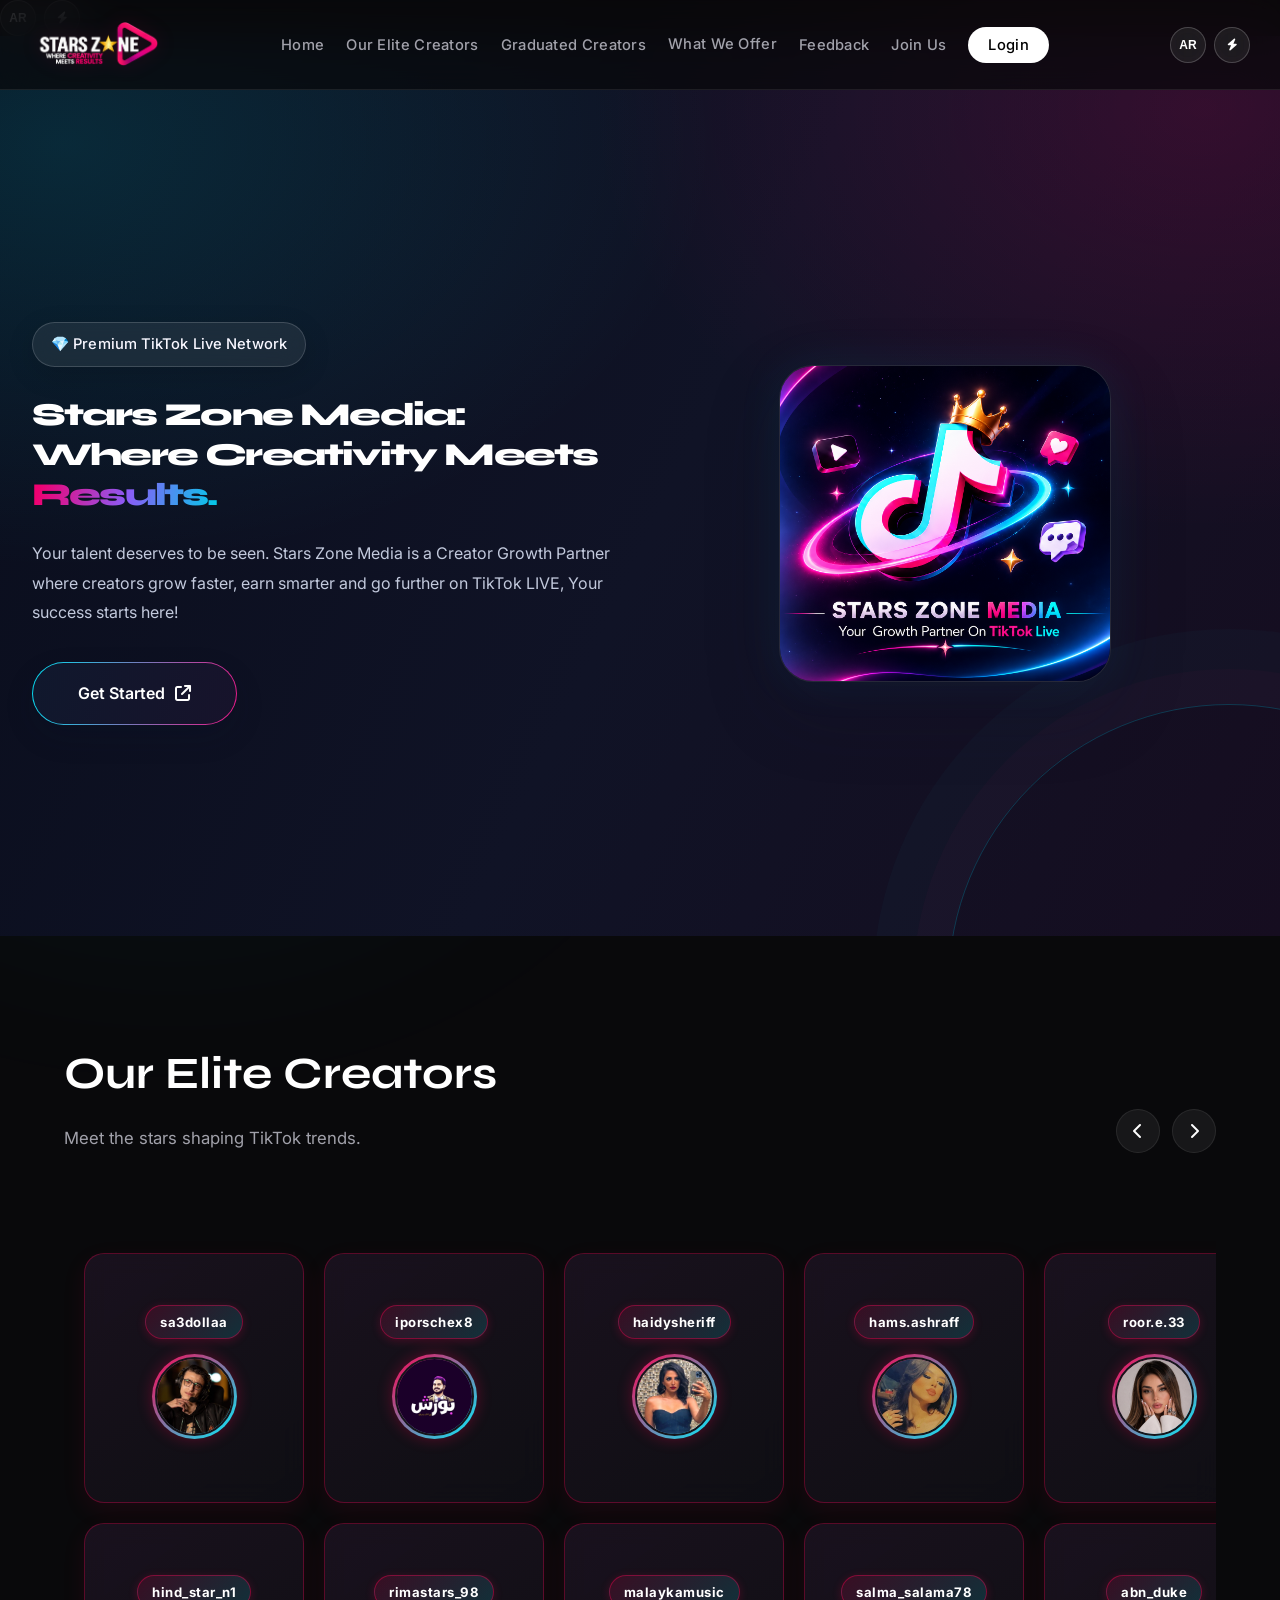
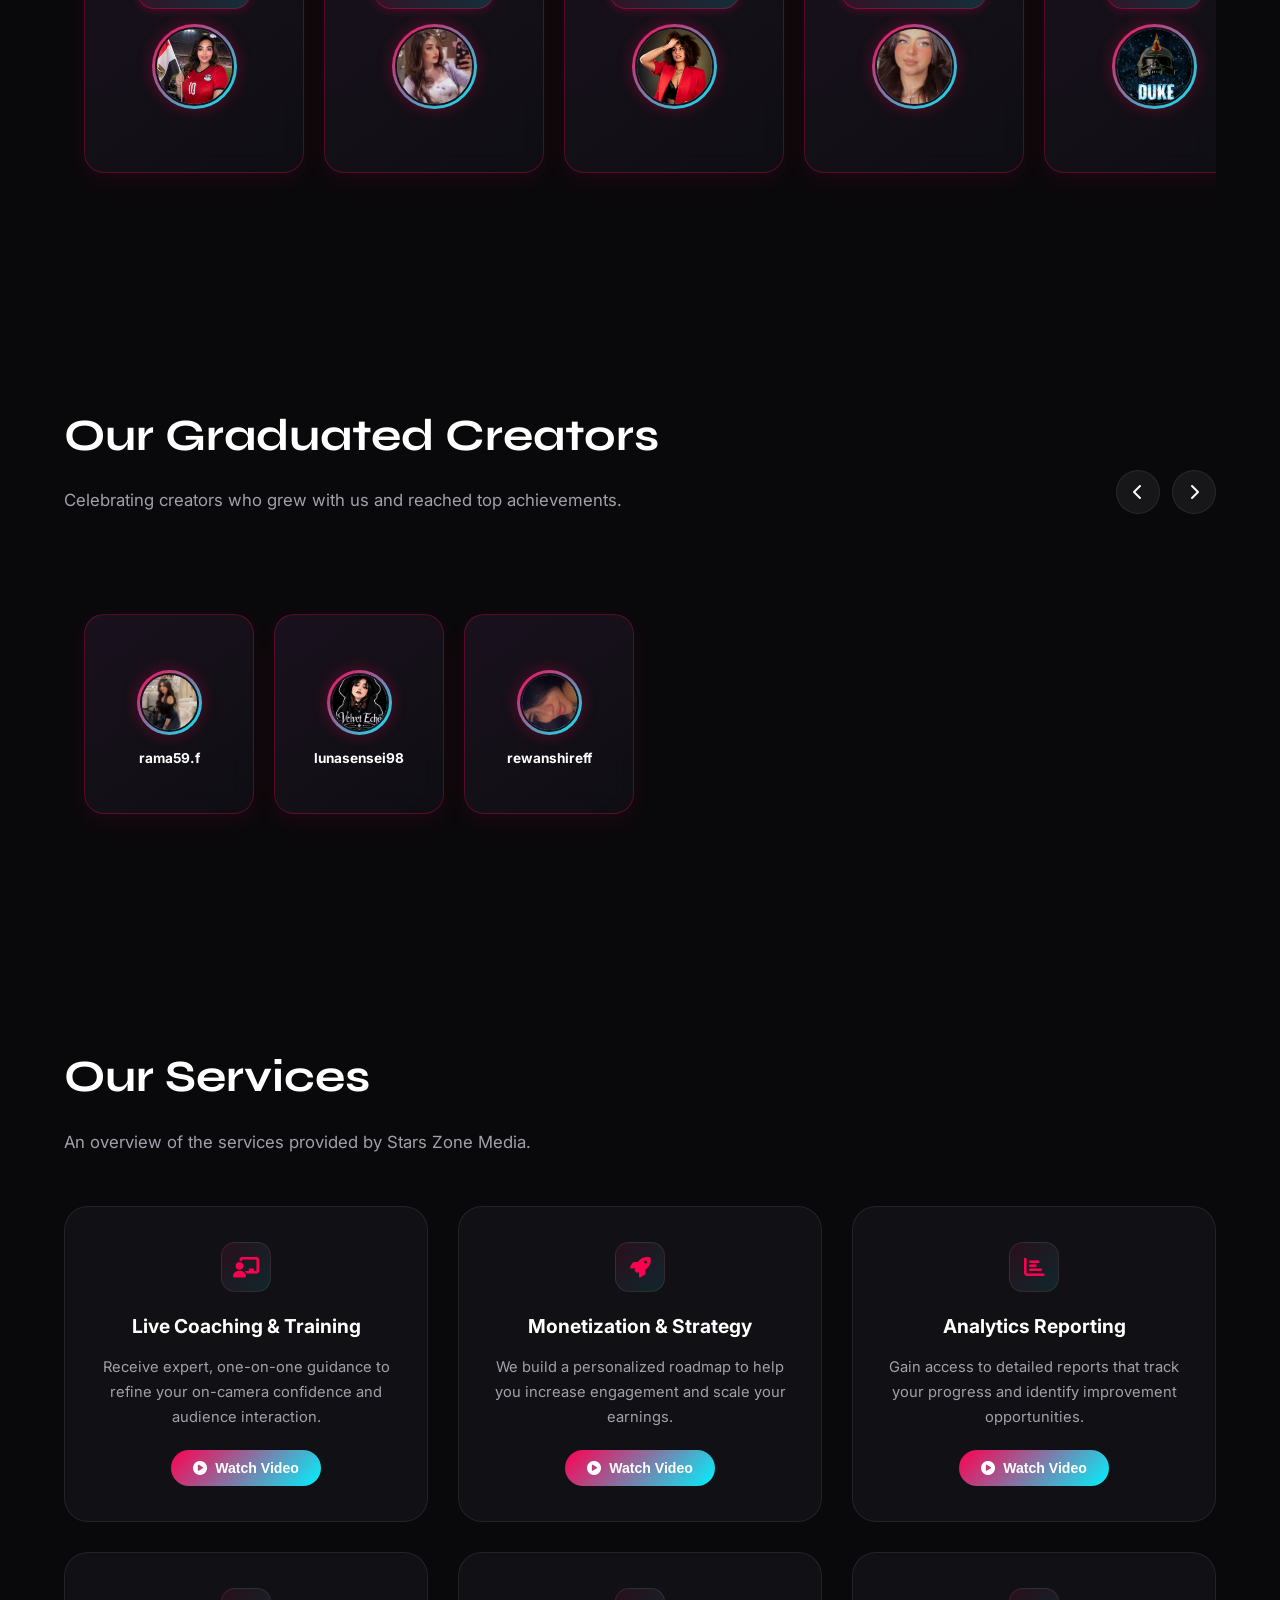
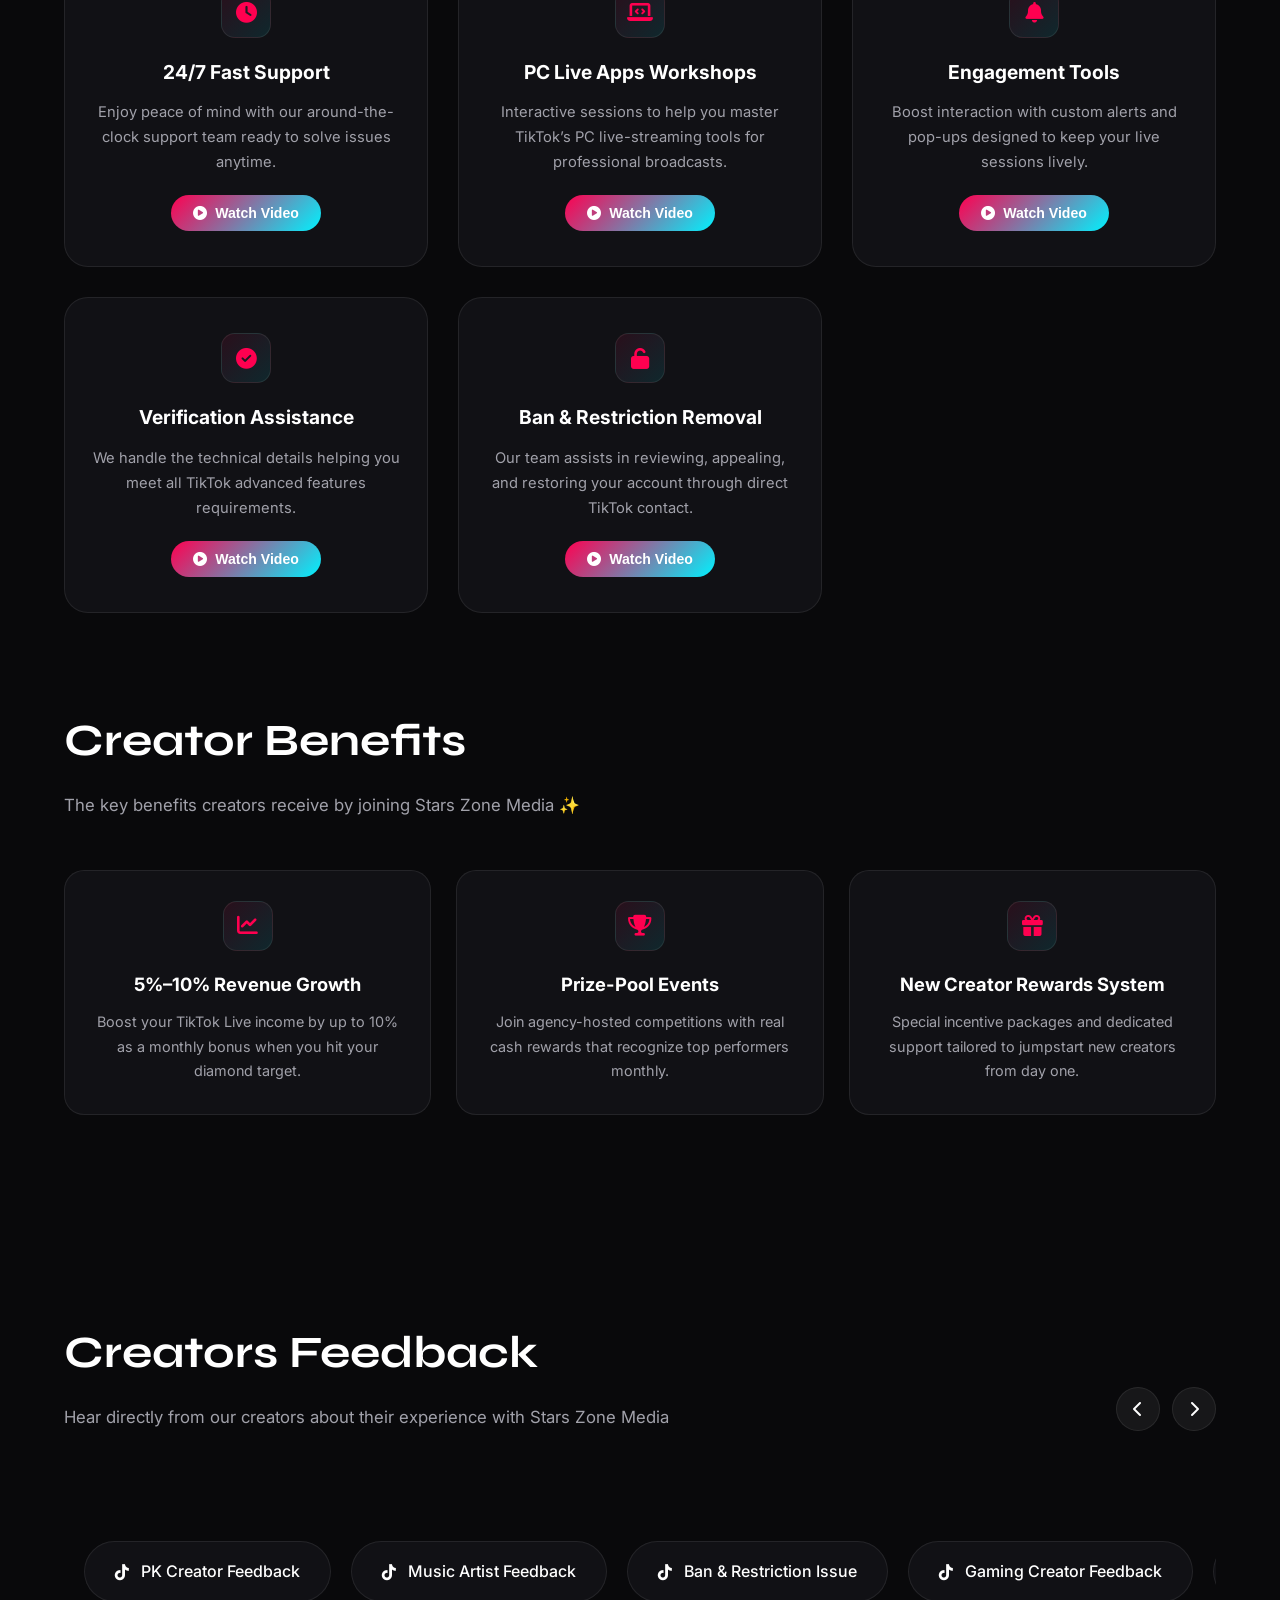
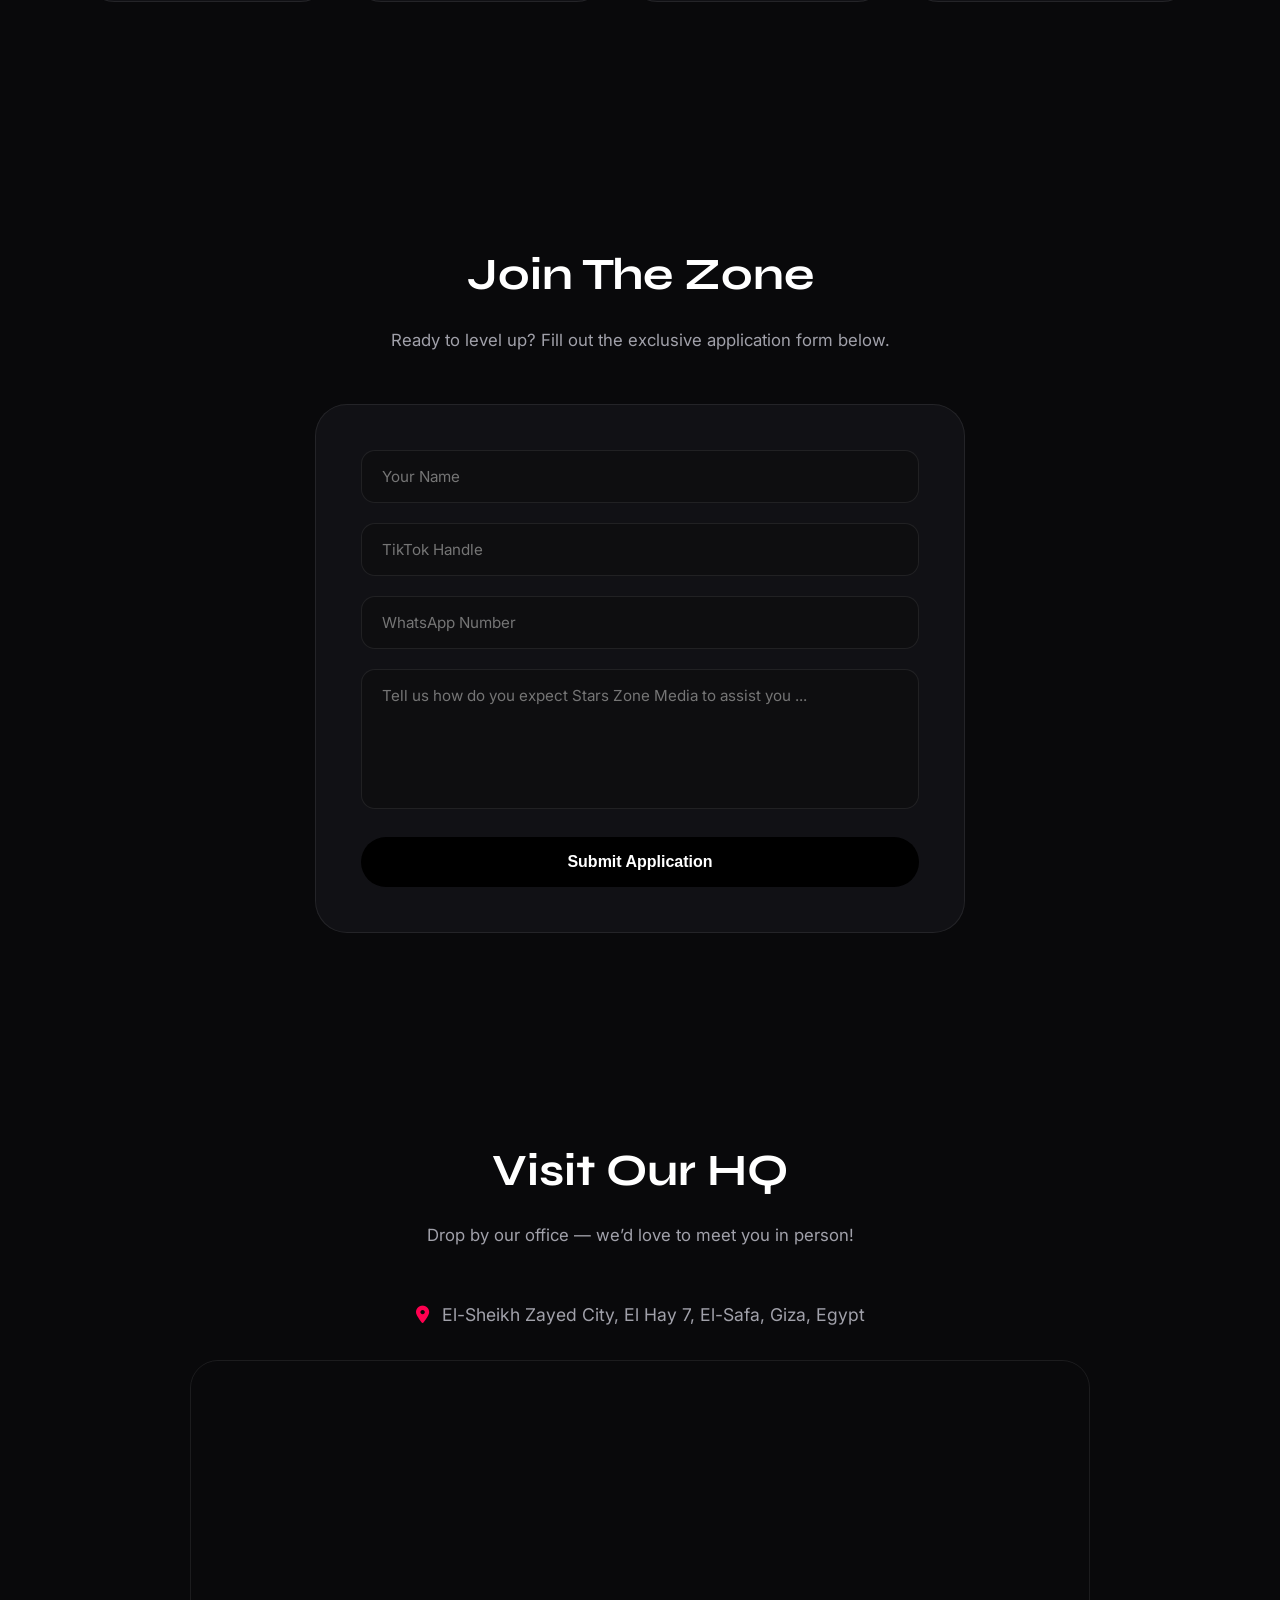
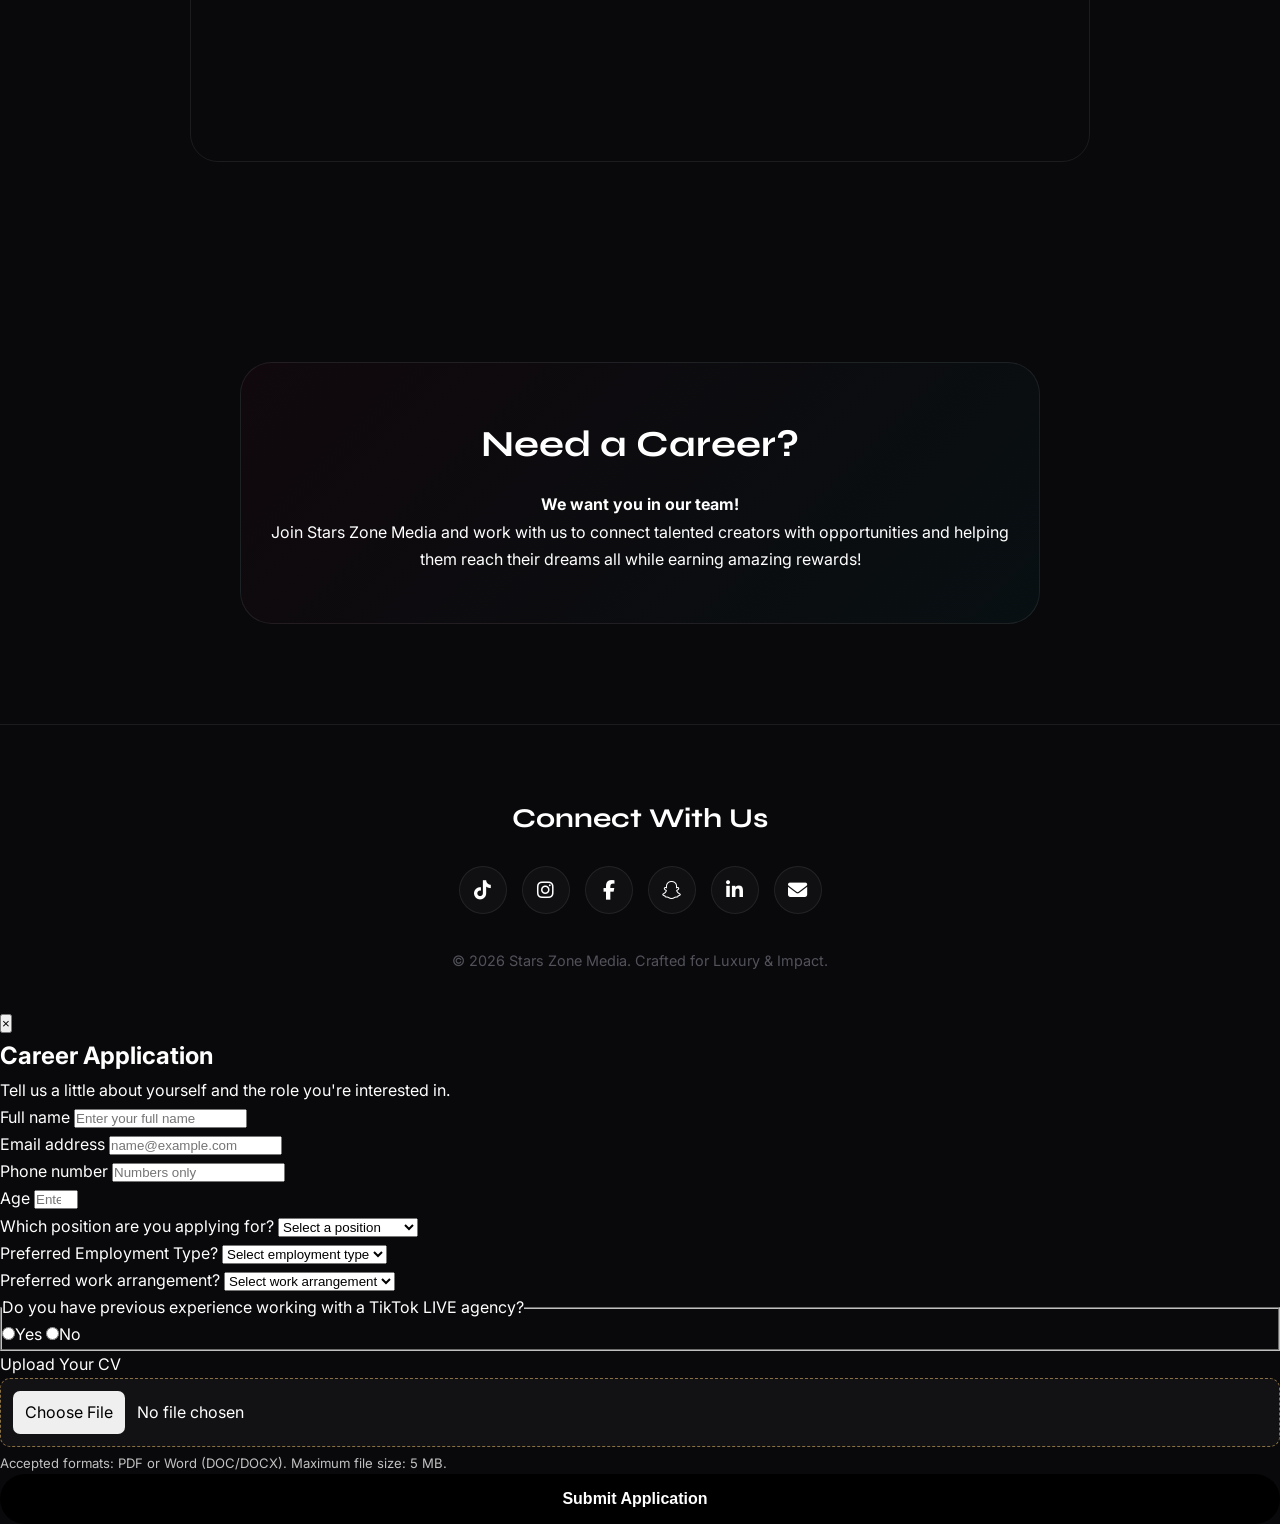
==== commit 044cca62: "Update index.html" ====
--- a/index.html
+++ b/index.html
@@ -19,6 +19,35 @@
 
     <link rel="icon" href="images/webicon.webp">
     <link rel="stylesheet" href="styles.css">
+    <style>
+        .career-cv-field input[type="file"] {
+            display: block;
+            width: 100%;
+            max-width: 100%;
+            padding: 12px;
+            border: 1px dashed rgba(201, 164, 92, 0.65);
+            border-radius: 10px;
+            background: rgba(255, 255, 255, 0.04);
+            color: inherit;
+            font: inherit;
+            box-sizing: border-box;
+        }
+        .career-cv-field input[type="file"]::file-selector-button {
+            margin-inline-end: 12px;
+            padding: 8px 12px;
+            border: 0;
+            border-radius: 7px;
+            cursor: pointer;
+            font: inherit;
+        }
+        .career-cv-help {
+            display: block;
+            margin-top: 7px;
+            line-height: 1.5;
+            opacity: 0.75;
+            font-size: 0.82rem;
+        }
+    </style>
 
     <!-- Google Fonts -->
     <link rel="preconnect" href="https://fonts.googleapis.com">
@@ -26,12 +55,12 @@
 
     <link rel="preload"
           as="style"
-          href="https://fonts.googleapis.com/css2?family=Cairo:wght@400;600;700;800&family=Inter:wght@300;400;500;600&family=Syne:wght@700;800&display=swap"
+          href="https://fonts.googleapis.com/css2?family=Cairo:wght@400;600;700;800&family=Inter:wght@300;400;500;600&family=Playfair+Display:wght@500;600;700&family=Syne:wght@700;800&display=swap"
           onload="this.onload=null;this.rel='stylesheet'">
 
     <noscript>
     <link rel="stylesheet"
-          href="https://fonts.googleapis.com/css2?family=Cairo:wght@400;600;700;800&family=Inter:wght@300;400;500;600&family=Syne:wght@700;800&display=swap">
+          href="https://fonts.googleapis.com/css2?family=Cairo:wght@400;600;700;800&family=Inter:wght@300;400;500;600&family=Playfair+Display:wght@500;600;700&family=Syne:wght@700;800&display=swap">
     </noscript>
 
     <!-- Font Awesome -->
@@ -154,7 +183,7 @@
 
                 <!-- Arabic Hero Image -->
                 <div class="image-wrapper hero-zoom-wrapper hero-ar-image">
-                    <img src="images/arabherosec.JPEG"
+                    <img src="images/arabherosec.PNG"
                          alt="ستارز زون ميديا"
                          loading="eager"
                          decoding="async">
@@ -507,7 +536,7 @@
 <!-- Join Section -->
 <section id="join" class="section join-section text-center">
     <div class="container">
-        <h2 class="section-title centered-title" data-en="Join The Zone" data-ar="انضم إلى المنطقة">Join The Zone</h2>
+        <h2 class="section-title centered-title" data-en="Join The Zone" data-ar="انضم إلى ستارز زون ميديا">Join The Zone</h2>
         <p class="section-subtitle centered-subtitle" data-en="Ready to level up? Fill out the exclusive application form below." data-ar="جاهز للانتقال للمستوى التالي؟ املأ استمارة الانضمام أدناه.">Ready to level up? Fill out the exclusive application form below.</p>
         <div class="form-wrapper">
             <form id="join-form" class="join-form">
@@ -546,7 +575,7 @@
 
 <section id="career" class="section career-section">
     <div class="container">
-        <div class="career-box">
+        <div class="career-box career-box-trigger" id="career-open" role="button" tabindex="0" aria-haspopup="dialog" aria-controls="career-modal">
             <h2 data-en="Need a Career?" data-ar="تبحث عن فرصة عمل؟">Need a Career?</h2>
             <p><b data-en="We want you in our team!" data-ar="نريدك ضمن فريقنا!">We want you in our team!</b><br><span data-en="Join Stars Zone Media and work with us to connect talented creators with opportunities and helping them reach their dreams all while earning amazing rewards!" data-ar="انضم إلى ستارز زون ميديا واعمل معنا للربط بين المبدعين الموهوبين والفرص ومساعدتهم في تحقيق أحلامهم مع الحصول على مكافآت ممتازة!">Join Stars Zone Media and work with us to connect talented creators with opportunities, helping them reach their dreams — all while earning amazing rewards!</span></p>
         </div>
@@ -568,6 +597,93 @@
     </div>
 </footer>
 
+
+<!-- Career Application Modal -->
+<div id="career-modal" class="career-modal" aria-hidden="true">
+    <div class="career-modal-backdrop" data-career-close></div>
+    <div class="career-modal-dialog" role="dialog" aria-modal="true" aria-labelledby="career-modal-title">
+        <button type="button" class="career-modal-close" aria-label="Close" data-career-close>&times;</button>
+        <div id="career-form-view">
+            <h2 id="career-modal-title" data-en="Career Application" data-ar="استمارة التقديم للوظائف">Career Application</h2>
+            <p class="career-modal-intro" data-en="Tell us a little about yourself and the role you're interested in." data-ar="عرّفنا بنفسك وبالوظيفة التي ترغب في التقدم إليها.">Tell us a little about yourself and the role you're interested in.</p>
+
+            <form id="career-application-form" class="career-application-form">
+                <div class="career-field">
+                    <label for="career-full-name" data-en="Full name" data-ar="الاسم بالكامل">Full name</label>
+                    <input id="career-full-name" name="fullName" type="text" autocomplete="name" required
+                        placeholder="Enter your full name" data-placeholder-en="Enter your full name" data-placeholder-ar="اكتب اسمك بالكامل">
+                </div>
+                <div class="career-field">
+                    <label for="career-email" data-en="Email address" data-ar="البريد الإلكتروني">Email address</label>
+                    <input id="career-email" name="email" type="email" autocomplete="email" required
+                        placeholder="name@example.com" data-placeholder-en="name@example.com" data-placeholder-ar="name@example.com">
+                </div>
+                <div class="career-field">
+                    <label for="career-phone" data-en="Phone number" data-ar="رقم الهاتف">Phone number</label>
+                    <input id="career-phone" name="phoneNumber" type="tel" inputmode="numeric" pattern="[0-9]{7,15}" maxlength="15" autocomplete="tel" required
+                        placeholder="Numbers only" data-placeholder-en="Numbers only" data-placeholder-ar="أرقام فقط">
+                </div>
+                <div class="career-field">
+                    <label for="career-age" data-en="Age" data-ar="العمر">Age</label>
+                    <input id="career-age" name="age" type="number" inputmode="numeric" min="16" max="99" step="1" required
+                        placeholder="Enter your age" data-placeholder-en="Enter your age" data-placeholder-ar="اكتب عمرك">
+                </div>
+                <div class="career-field">
+                    <label for="career-position" data-en="Which position are you applying for?" data-ar="ما الوظيفة التي تتقدم إليها؟">Which position are you applying for?</label>
+                    <select id="career-position" name="position" required>
+                        <option value="" selected disabled data-en="Select a position" data-ar="اختر الوظيفة">Select a position</option>
+                        <option value="Agent" data-en="Agent" data-ar="مسؤول وكالة (Agent)">Agent</option>
+                        <option value="Marketing specialist" data-en="Marketing specialist" data-ar="أخصائي تسويق">Marketing specialist</option>
+                        <option value="Video editor" data-en="Video editor" data-ar="محرر فيديو">Video editor</option>
+                        <option value="Other" data-en="Other" data-ar="أخرى">Other</option>
+                    </select>
+                </div>
+                <div class="career-field">
+                    <label for="career-employment" data-en="Preferred Employment Type?" data-ar="ما نوع التوظيف الذي تبحث عنه؟">What type of employment are you looking for?</label>
+                    <select id="career-employment" name="employmentType" required>
+                        <option value="" selected disabled data-en="Select employment type" data-ar="اختر نوع التوظيف">Select employment type</option>
+                        <option value="Full-time" data-en="Full-time" data-ar="دوام كامل">Full-time</option>
+                        <option value="Part-time" data-en="Part-time" data-ar="دوام جزئي">Part-time</option>
+                        <option value="Freelance" data-en="Freelance" data-ar="عمل حر">Freelance</option>
+                    </select>
+                </div>
+                <div class="career-field">
+                    <label for="career-arrangement" data-en="Preferred work arrangement?" data-ar="نظام العمل المفضل">Preferred work arrangement</label>
+                    <select id="career-arrangement" name="workArrangement" required>
+                        <option value="" selected disabled data-en="Select work arrangement" data-ar="اختر نظام العمل">Select work arrangement</option>
+                        <option value="On-site" data-en="On-site" data-ar="من مقر الشركة">On-site</option>
+                        <option value="Remote" data-en="Remote" data-ar="عن بُعد">Remote</option>
+                        <option value="Hybrid" data-en="Hybrid" data-ar="نظام هجين (من المقر وعن بُعد)">Hybrid</option>
+                    </select>
+                </div>
+                <fieldset class="career-field career-radio-field">
+                    <legend data-en="Do you have previous experience working with a TikTok LIVE agency?" data-ar="هل لديك خبرة سابقة في العمل مع وكالة متخصصة في TikTok LIVE؟">Do you have previous experience working with a TikTok LIVE agency?</legend>
+                    <label class="career-radio-option"><input type="radio" name="agencyExperience" value="Yes" required><span data-en="Yes" data-ar="نعم">Yes</span></label>
+                    <label class="career-radio-option"><input type="radio" name="agencyExperience" value="No" required><span data-en="No" data-ar="لا">No</span></label>
+                </fieldset>
+                <div class="career-field career-cv-field">
+                    <label for="career-cv" data-en="Upload Your CV" data-ar="ارفع سيرتك الذاتية">Upload Your CV</label>
+                    <input id="career-cv" name="cvFile" type="file" accept=".pdf,.doc,.docx,application/pdf,application/msword,application/vnd.openxmlformats-officedocument.wordprocessingml.document" required>
+                    <small class="career-cv-help" data-en="Accepted formats: PDF or Word (DOC/DOCX). Maximum file size: 5 MB." data-ar="الصيغ المقبولة: PDF أو Word (DOC/DOCX). الحد الأقصى لحجم الملف: 5 ميجابايت.">Accepted formats: PDF or Word (DOC/DOCX). Maximum file size: 5 MB.</small>
+                </div>
+                <button type="submit" id="career-submit-btn" class="cta-button full-width">
+                    <span class="career-submit-label" data-en="Submit Application" data-ar="إرسال الطلب">Submit Application</span>
+                    <span class="career-spinner" aria-hidden="true"></span>
+                </button>
+                <p id="career-form-error" class="career-form-error" role="alert" aria-live="polite"></p>
+            </form>
+        </div>
+        <div id="career-success-view" class="career-success-view" hidden>
+            <div class="career-success-icon" aria-hidden="true">✓</div>
+            <h2 data-en="Application submitted!" data-ar="تم إرسال طلبك بنجاح!">Application submitted!</h2>
+            <p data-en="Thank you for your interest in joining Stars Zone Media. Our team will review your application." data-ar="شكرًا لاهتمامك بالانضمام إلى ستارز زون ميديا. سيقوم فريقنا بمراجعة طلبك.">Thank you for your interest in joining Stars Zone Media. Our team will review your application.</p>
+            <button type="button" class="cta-button full-width" data-career-close>
+                <span data-en="Close" data-ar="إغلاق">Close</span>
+            </button>
+        </div>
+    </div>
+</div>
+
 <div id="video-modal" class="video-modal" style="display: none;">
     <div class="modal-content">
         <span class="close-modal">&times;</span>
@@ -579,6 +695,179 @@
     </div>
 </div>
 
+
+<script>
+(function () {
+    // Paste the deployed Google Apps Script Web App URL here (ends in /exec).
+    const careerEndpoint = "https://script.google.com/macros/s/AKfycbw-OqouiNnFtXuafkSsL5j9z_C3TcK_rMQtLaxH-DOs7I1XXMtam_Erffbf6ngIvnsS/exec";
+    const careerModal = document.getElementById("career-modal");
+    const careerOpen = document.getElementById("career-open");
+    const careerForm = document.getElementById("career-application-form");
+    const careerSubmit = document.getElementById("career-submit-btn");
+    const careerError = document.getElementById("career-form-error");
+    const careerFormView = document.getElementById("career-form-view");
+    const careerSuccessView = document.getElementById("career-success-view");
+
+    if (!careerModal || !careerOpen || !careerForm) return;
+
+    function currentCareerLanguage() {
+        return document.documentElement.lang.toLowerCase().startsWith("ar") ? "ar" : "en";
+    }
+
+    function fileToDataURL(file) {
+        return new Promise(function (resolve, reject) {
+            const reader = new FileReader();
+            reader.onload = function () { resolve(reader.result); };
+            reader.onerror = function () { reject(new Error("Unable to read the selected CV file.")); };
+            reader.readAsDataURL(file);
+        });
+    }
+
+    function translateCareerModal() {
+        const lang = currentCareerLanguage();
+        careerModal.querySelectorAll("[data-en][data-ar]").forEach(function (node) {
+            const value = node.getAttribute("data-" + lang);
+            if (value !== null) node.textContent = value;
+        });
+        careerModal.querySelectorAll("[data-placeholder-en][data-placeholder-ar]").forEach(function (node) {
+            node.placeholder = node.getAttribute("data-placeholder-" + lang);
+        });
+        careerModal.dir = lang === "ar" ? "rtl" : "ltr";
+    }
+
+    function openCareerModal() {
+        translateCareerModal();
+        careerModal.classList.add("is-open");
+        careerModal.setAttribute("aria-hidden", "false");
+        document.body.classList.add("career-modal-open");
+        careerForm.querySelector("input[name='fullName']").focus();
+    }
+
+    function closeCareerModal() {
+        careerModal.classList.remove("is-open");
+        careerModal.setAttribute("aria-hidden", "true");
+        document.body.classList.remove("career-modal-open");
+    }
+
+    careerOpen.addEventListener("click", openCareerModal);
+    careerOpen.addEventListener("keydown", function (event) {
+        if (event.key === "Enter" || event.key === " ") {
+            event.preventDefault();
+            openCareerModal();
+        }
+    });
+
+    careerModal.querySelectorAll("[data-career-close]").forEach(function (button) {
+        button.addEventListener("click", closeCareerModal);
+    });
+    document.addEventListener("keydown", function (event) {
+        if (event.key === "Escape" && careerModal.classList.contains("is-open")) closeCareerModal();
+    });
+
+    // Keep the popup translated when the site's language switch changes.
+    const languageObserver = new MutationObserver(translateCareerModal);
+    languageObserver.observe(document.documentElement, { attributes: true, attributeFilter: ["lang", "dir"] });
+
+    // Restrict phone input to digits only.
+    const phoneInput = document.getElementById("career-phone");
+    phoneInput.addEventListener("input", function () {
+        this.value = this.value.replace(/[^0-9]/g, "").slice(0, 15);
+    });
+
+    careerForm.addEventListener("submit", async function (event) {
+        event.preventDefault();
+        careerError.textContent = "";
+
+        if (!careerForm.reportValidity()) return;
+        if (careerEndpoint.indexOf("PASTE_YOUR_") === 0) {
+            careerError.textContent = currentCareerLanguage() === "ar"
+                ? "نحتاج أولًا إلى ربط نموذج التقديم بخدمة Google Apps Script. راجعي تعليمات الربط المرفقة."
+                : "The form needs to be connected to Google Apps Script first. Please follow the setup instructions included with the files.";
+            return;
+        }
+
+        const formData = new FormData(careerForm);
+        const payload = Object.fromEntries(
+            Array.from(formData.entries()).filter(function (entry) {
+                return entry[0] !== "cvFile";
+            })
+        );
+        const cvInput = document.getElementById("career-cv");
+        const cvFile = cvInput.files && cvInput.files[0];
+
+        if (!cvFile) {
+            careerError.textContent = currentCareerLanguage() === "ar"
+                ? "يرجى إرفاق السيرة الذاتية قبل إرسال الطلب."
+                : "Please attach your CV before submitting.";
+            return;
+        }
+
+        const allowedExtensions = /\.(pdf|doc|docx)$/i;
+        if (!allowedExtensions.test(cvFile.name)) {
+            careerError.textContent = currentCareerLanguage() === "ar"
+                ? "يرجى اختيار ملف PDF أو Word فقط."
+                : "Please select a PDF or Word document only.";
+            return;
+        }
+
+        if (cvFile.size > 5 * 1024 * 1024) {
+            careerError.textContent = currentCareerLanguage() === "ar"
+                ? "حجم الملف يجب ألا يتجاوز 5 ميجابايت."
+                : "The CV file must be 5 MB or smaller.";
+            return;
+        }
+
+        careerSubmit.disabled = true;
+        careerSubmit.classList.add("is-loading");
+
+        try {
+            const cvDataURL = await fileToDataURL(cvFile);
+            payload.cvBase64 = cvDataURL.split(",")[1];
+            payload.cvFileName = cvFile.name;
+            payload.cvMimeType = cvFile.type || (
+                /\.pdf$/i.test(cvFile.name) ? "application/pdf" :
+                /\.doc$/i.test(cvFile.name) ? "application/msword" :
+                "application/vnd.openxmlformats-officedocument.wordprocessingml.document"
+            );
+
+            // Send the application and CV to Google Apps Script.
+            // text/plain avoids a browser CORS preflight for the Web App request.
+            await fetch(careerEndpoint, {
+                method: "POST",
+                mode: "no-cors",
+                headers: { "Content-Type": "text/plain;charset=utf-8" },
+                body: JSON.stringify(payload)
+            });
+
+            // With no-cors, the browser cannot read Google's response. The success view
+            // appears once the browser has handed the submission request off successfully.
+            careerFormView.hidden = true;
+            careerSuccessView.hidden = false;
+            careerSuccessView.querySelector("button").focus();
+        } catch (error) {
+            careerError.textContent = currentCareerLanguage() === "ar"
+                ? "تعذر إرسال الطلب حاليًا. يرجى المحاولة مرة أخرى."
+                : "We couldn't submit your application right now. Please try again.";
+            careerSubmit.disabled = false;
+            careerSubmit.classList.remove("is-loading");
+        }
+    });
+
+    careerModal.querySelectorAll("[data-career-close]").forEach(function (button) {
+        button.addEventListener("click", function () {
+            if (careerSuccessView.hidden === false) {
+                careerForm.reset();
+                careerFormView.hidden = false;
+                careerSuccessView.hidden = true;
+                careerSubmit.disabled = false;
+                careerSubmit.classList.remove("is-loading");
+                careerError.textContent = "";
+            }
+        });
+    });
+})();
+</script>
+
 <script src="script.js" defer></script>
 </body>
-</html>+</html>
--- a/styles.css
+++ b/styles.css
@@ -1559,13 +1559,42 @@
 }
 @media (max-width: 576px) {
     .hero-en-image {
-        left: 0px;
-        top: 0px;
+    
+          position: relative !important;
+        top: 0 !important;
+        left: auto !important;
+        right: auto !important;
+        transform: none !important;
+
+        width: 100% !important;
+        max-width: 100% !important;
+        margin: 20px auto 0 !important;
+
+        display: flex !important;
+        justify-content: center !important;
+        align-items: center !important;
+    }
+    .hero-en-image .image-wrapper {
+        margin-inline: auto !important;
     }
 
     .hero-ar-image {
-        right: px;
-        top: -10px;
+          position: relative !important;
+        top: 0 !important;
+        left: auto !important;
+        right: auto !important;
+        transform: none !important;
+
+        width: 100% !important;
+        max-width: 100% !important;
+        margin: 20px auto 0 !important;
+
+        display: flex !important;
+        justify-content: center !important;
+        align-items: center !important;
+    }
+    .hero-ar-image .image-wrapper {
+        margin-inline: auto !important;
     }
 }
 /* Dark Mode Logo Size */
@@ -1600,4 +1629,56 @@
 html[dir="rtl"] .carousel-controls {
     direction: ltr !important;
     flex-direction: row !important;
-}+}
+/* Mobile Navbar Layout Fix */
+@media (max-width: 992px) {
+
+    .nav-container {
+        justify-content: space-between;
+    }
+
+    /* Logo */
+    .nav-container > .nav-logo {
+        order: 1;
+        flex: 0 0 auto;
+    }
+
+    /* Language & Theme Controls */
+    .nav-container > .global-controls-wrapper {
+        order: 2;
+        margin-inline-start: auto;
+        flex: 0 0 auto;
+        gap: 8px;
+    }
+
+    /* Hamburger Menu */
+    .nav-container > .menu-toggle {
+        order: 3;
+        flex: 0 0 40px;
+        width: 40px;
+        height: 40px;
+        align-items: center;
+        justify-content: center;
+        margin-inline-start: 10px;
+        padding: 8px;
+        border: 1px solid var(--border-color);
+        border-radius: 12px;
+        background: rgba(255,255,255,0.06);
+    }
+
+    .nav-container > .menu-toggle .bar {
+        width: 20px;
+    }
+}
+.hero-en-image,
+.hero-ar-image {
+    display: none !important;
+}
+
+html[lang="en"] .hero-en-image {
+    display: flex !important;
+}
+
+html[lang="ar"] .hero-ar-image {
+    display: flex !important;
+}
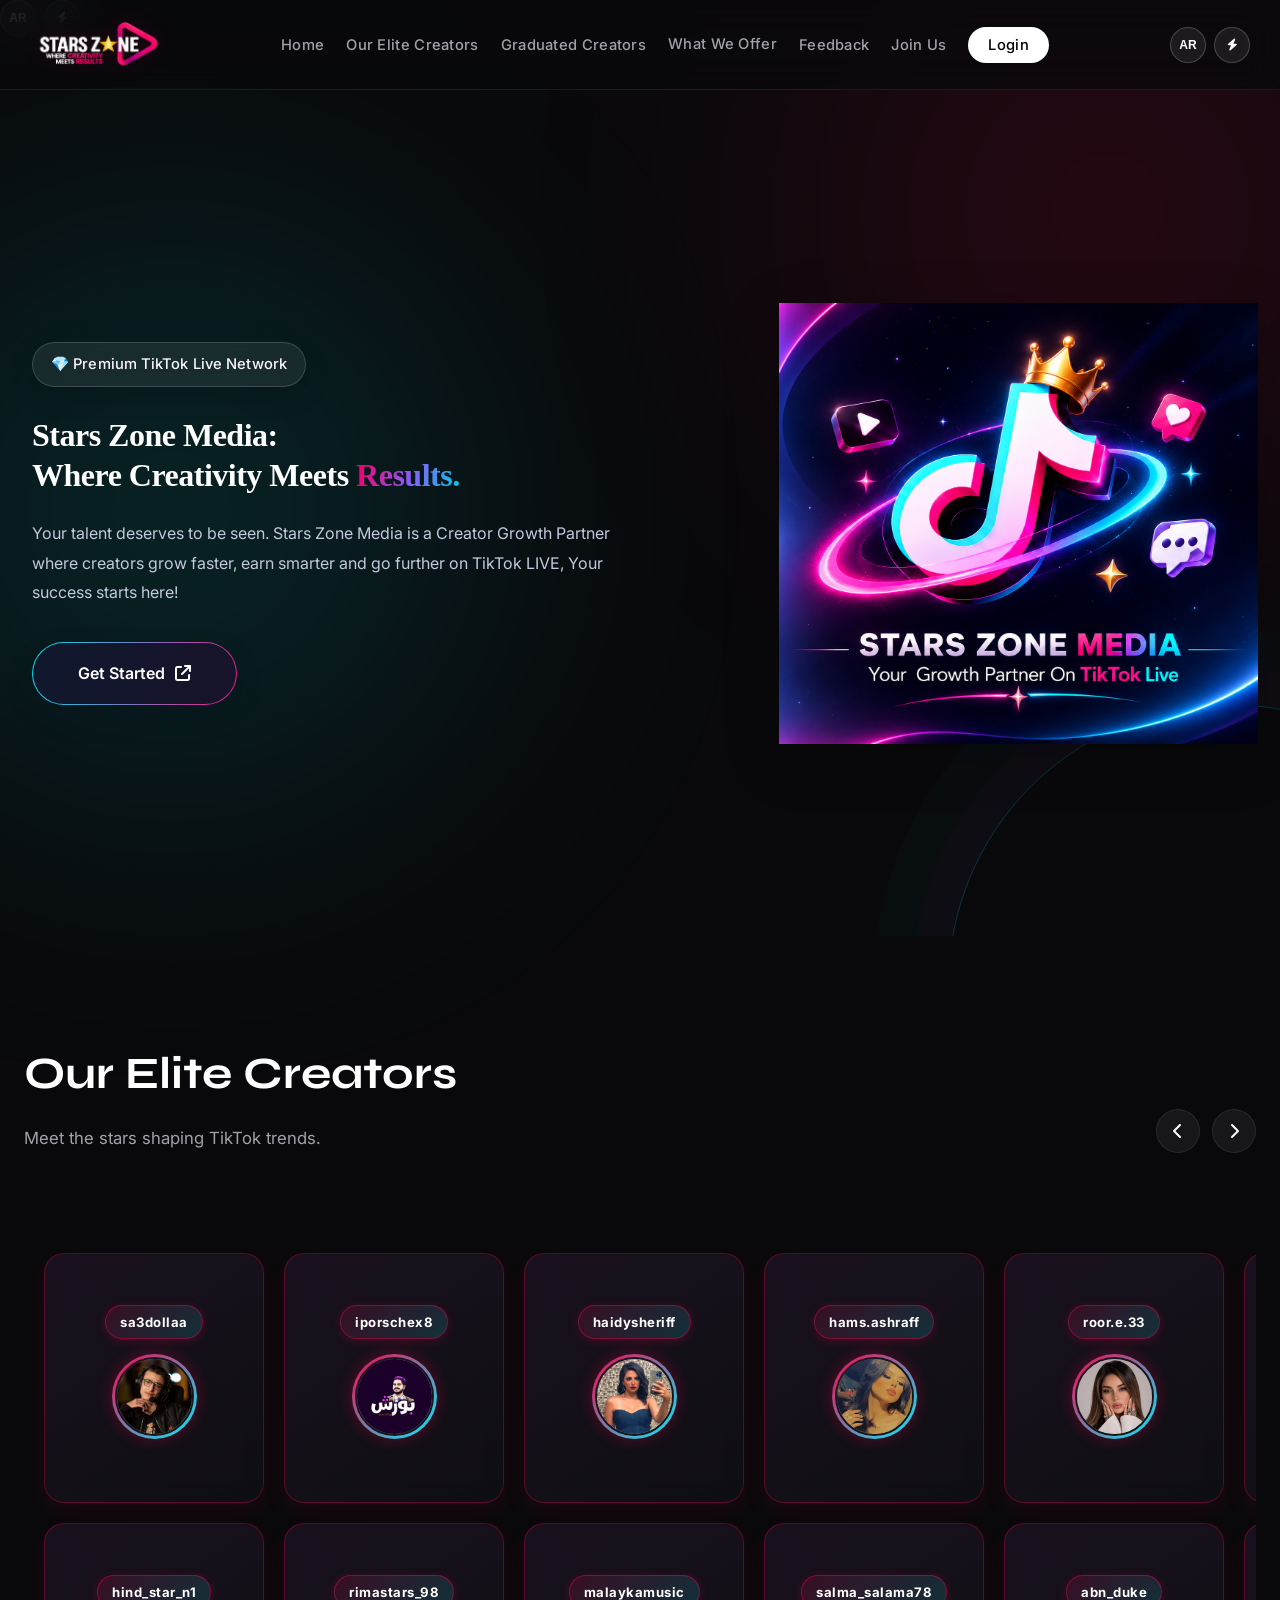
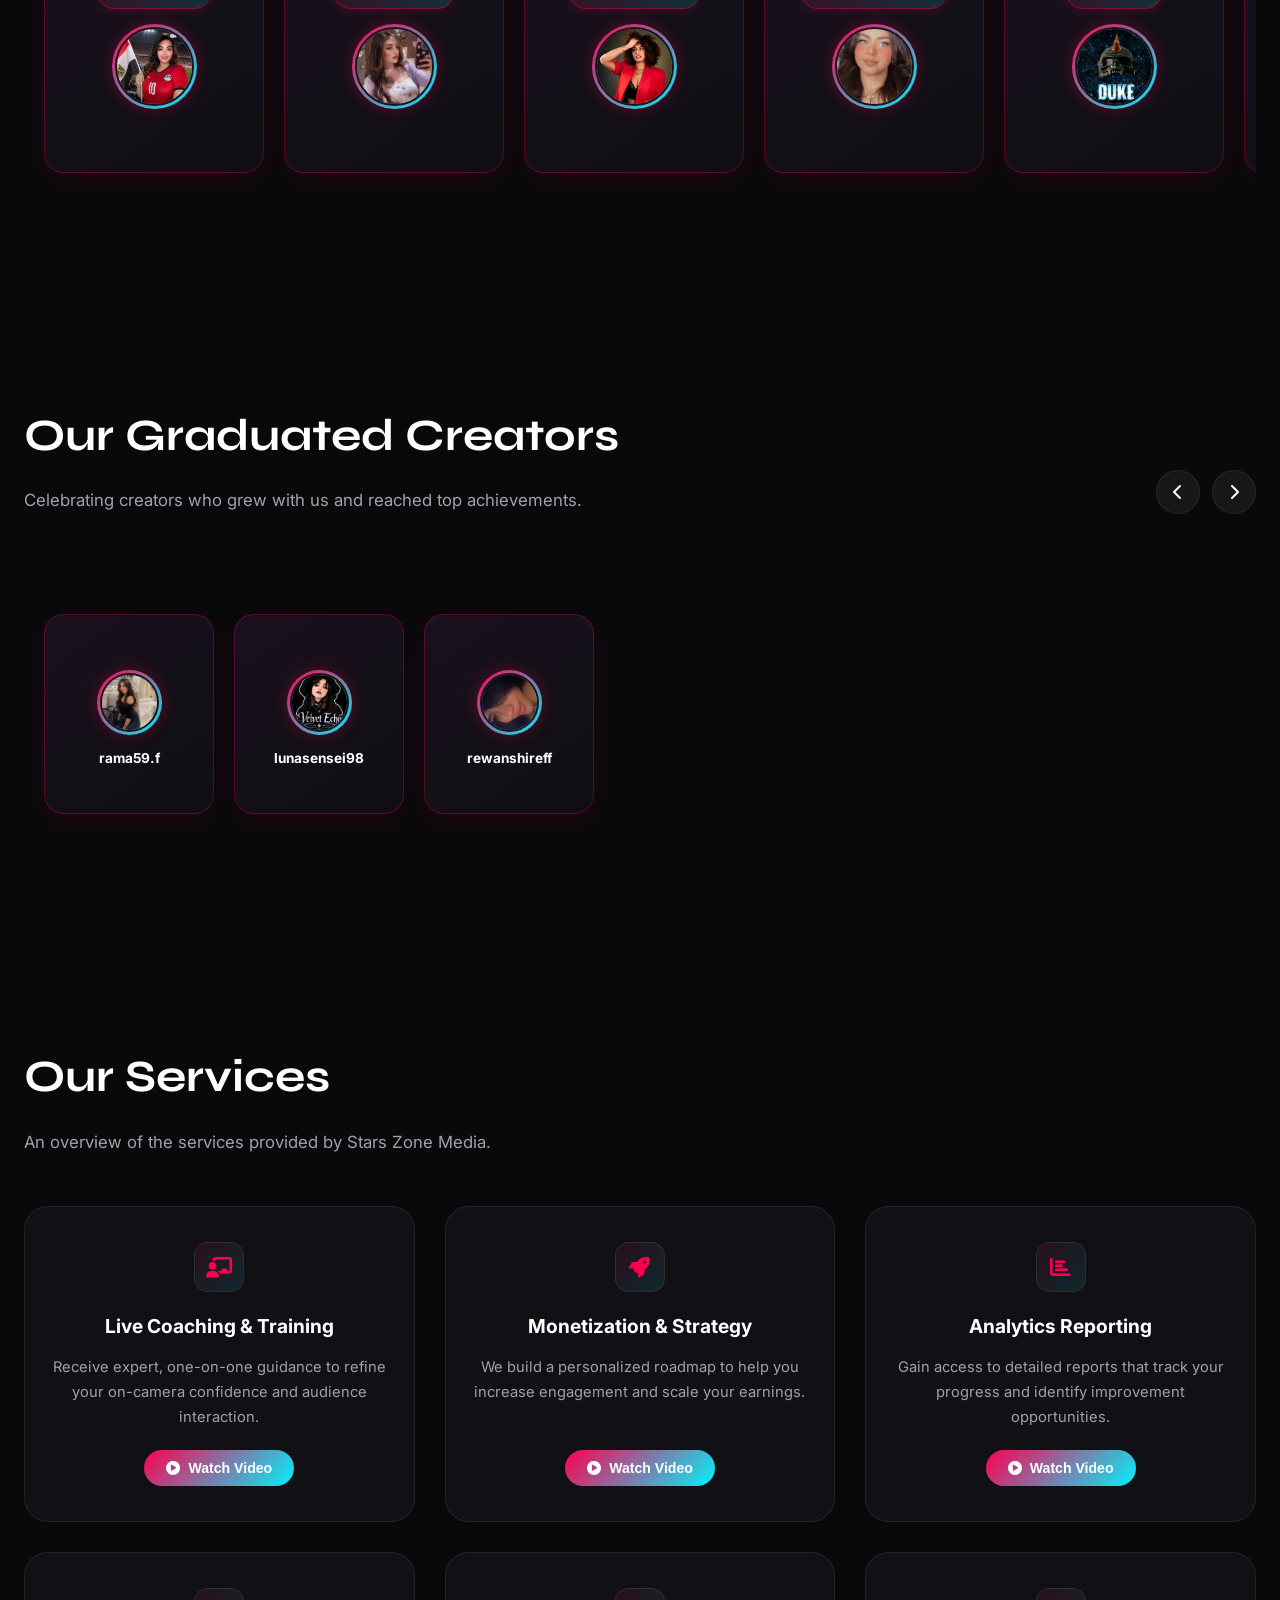
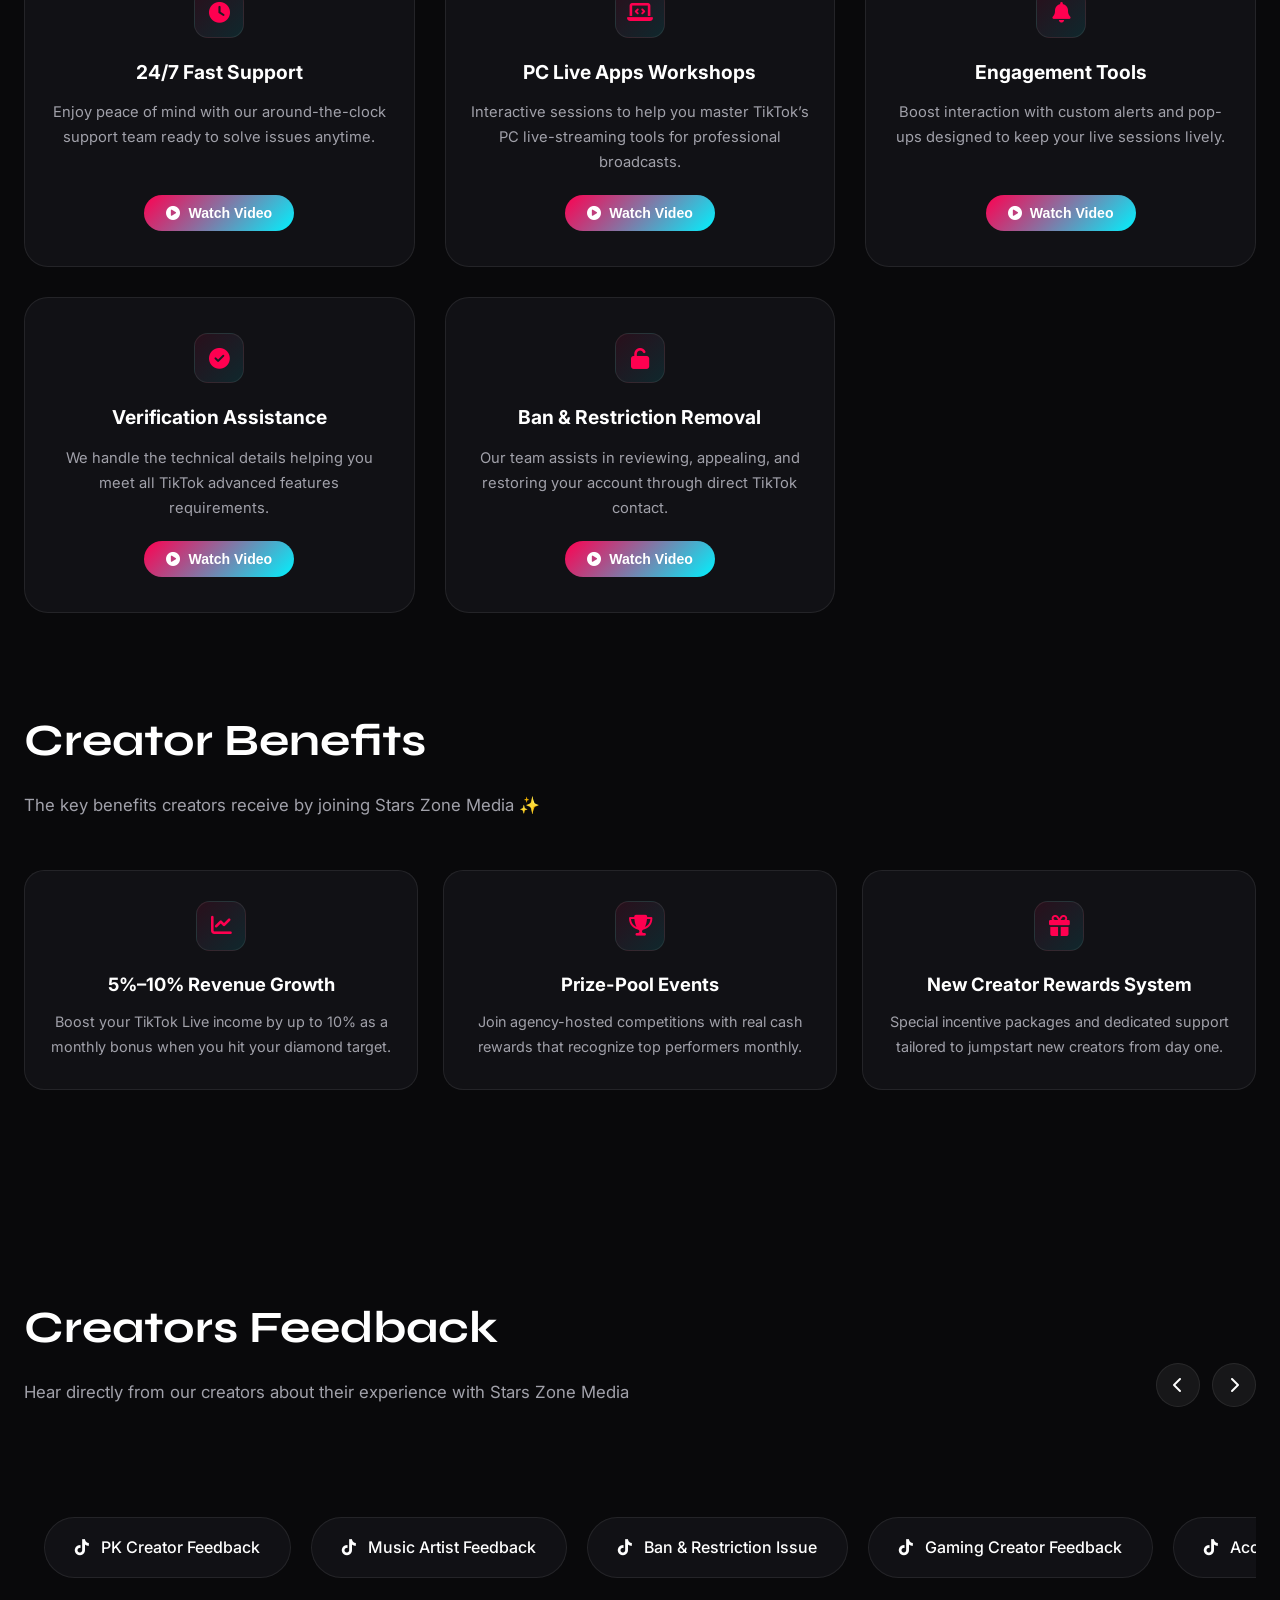
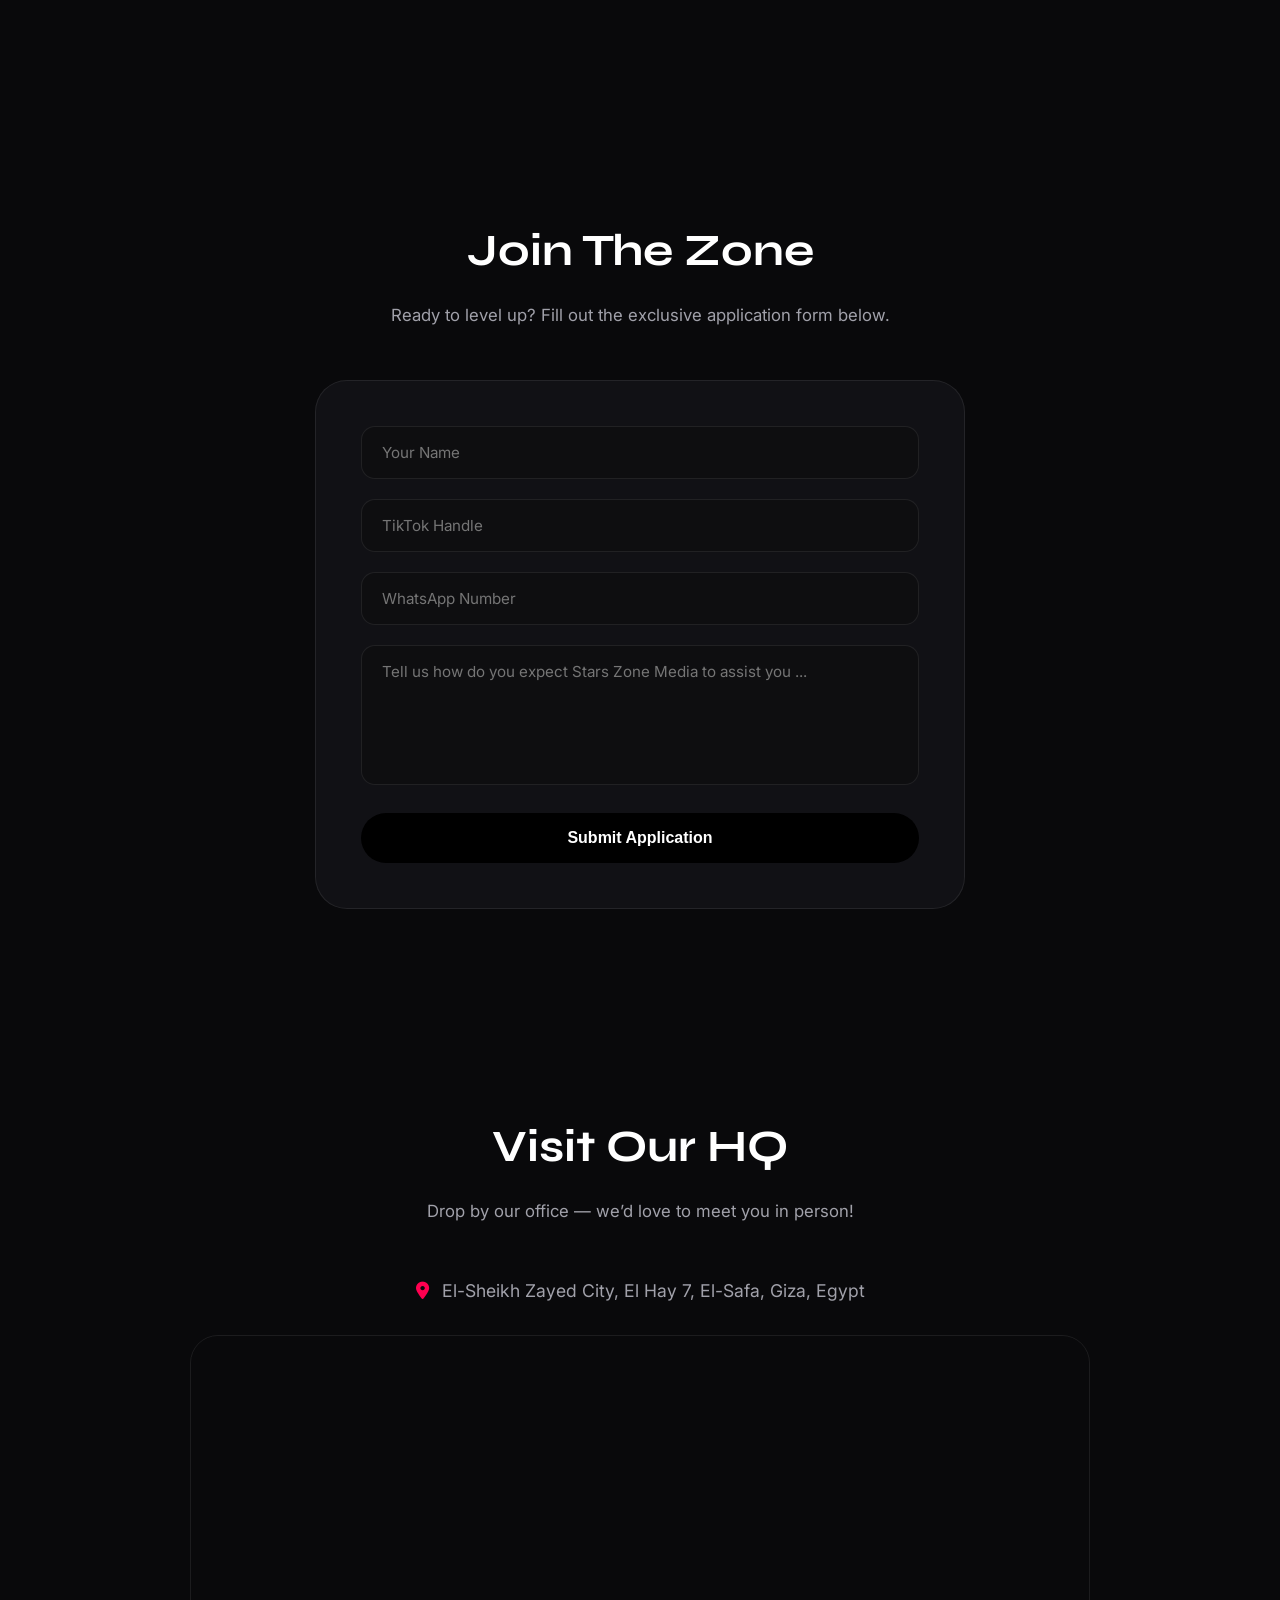
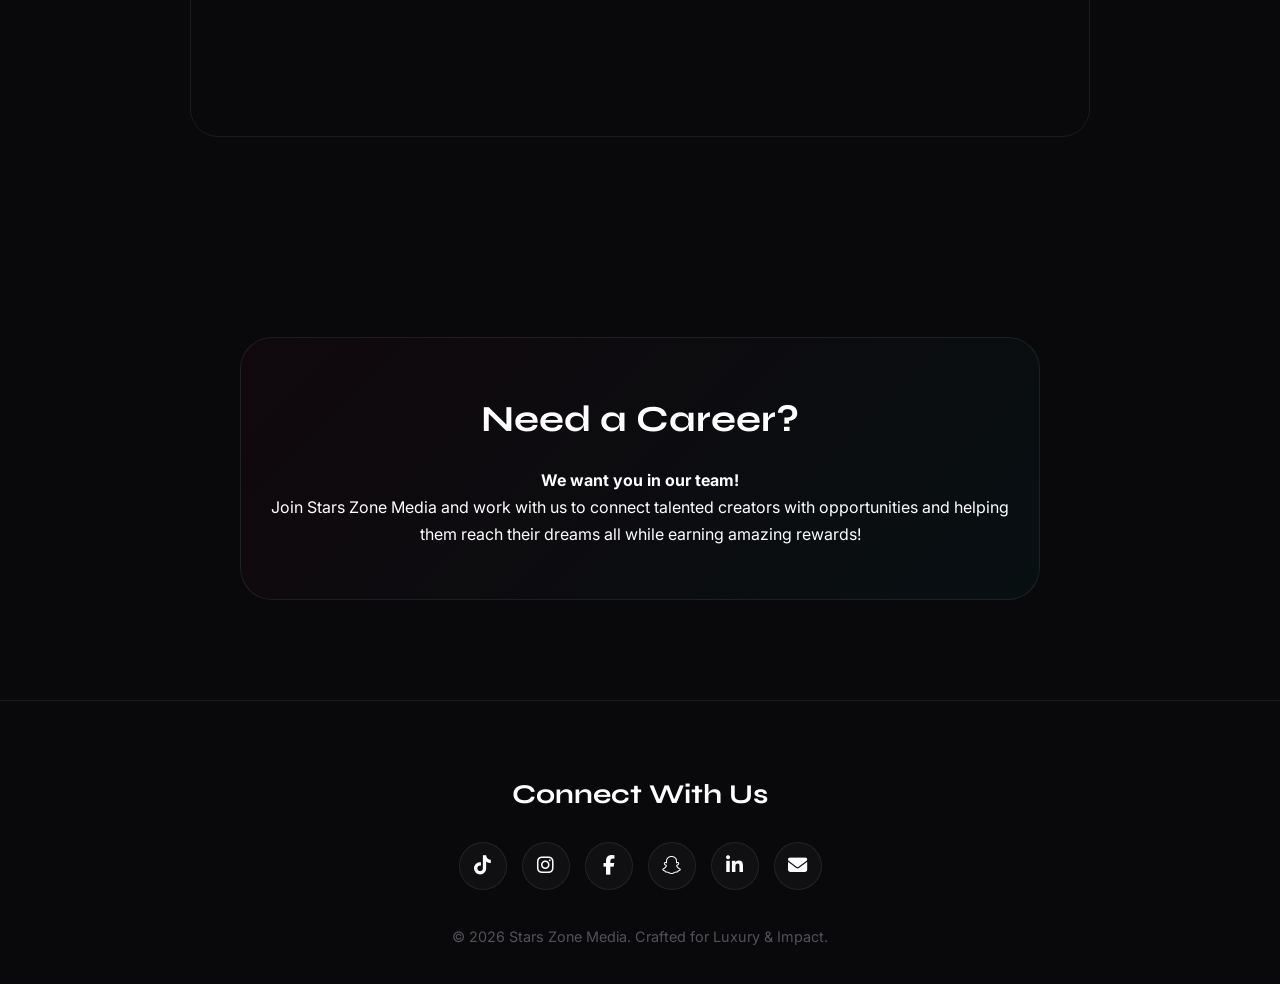
==== commit f3dbe45a: "Add files via upload" ====
--- a/index.html
+++ b/index.html
@@ -870,4 +870,4 @@
 
 <script src="script.js" defer></script>
 </body>
-</html>
+</html>
--- a/styles.css
+++ b/styles.css
@@ -1306,10 +1306,7 @@
     min-height: min(900px, 100svh);
     padding: 145px 0 70px;
     overflow: hidden;
-    background:
-        radial-gradient(ellipse at 4% 12%, rgba(0, 242, 254, .13), transparent 38%),
-        radial-gradient(ellipse at 94% 8%, rgba(255, 0, 110, .13), transparent 36%),
-        linear-gradient(115deg, #f1fdff 0%, #ffffff 48%, #fff4f8 100%);
+    background: transparent;
 }
 
 .hero::before {
@@ -1326,12 +1323,7 @@
     pointer-events: none;
 }
 
-body:not(.light-mode) .hero {
-    background:
-        radial-gradient(ellipse at 5% 12%, rgba(0, 242, 254, .12), transparent 38%),
-        radial-gradient(ellipse at 94% 8%, rgba(255, 0, 110, .14), transparent 36%),
-        linear-gradient(115deg, #090d1c 0%, #101326 52%, #160d20 100%);
-}
+body:not(.light-mode) .hero { background: transparent; }
 
 .hero-container {
     position: relative;
@@ -1621,8 +1613,9 @@
 /* Mobile Day Logo */
 @media (max-width: 576px) {
     body.light-mode .nav-logo img {
-        width: 130px;
-        height: 130px;
+        width: 110px;
+        height: 110px;
+        object-fit: contain;
     }
 }
 /* Keep Carousel Arrows in the Same Visual Order */
@@ -1682,3 +1675,693 @@
 html[lang="ar"] .hero-ar-image {
     display: flex !important;
 }
+
+/* ==========================================================================
+   Career Application Popup
+   ========================================================================== */
+.career-box-trigger {
+    cursor: pointer;
+    transition: transform .25s ease, border-color .25s ease, box-shadow .25s ease;
+}
+.career-box-trigger:hover,
+.career-box-trigger:focus-visible {
+    transform: translateY(-4px);
+    border-color: var(--primary-glow);
+    box-shadow: 0 14px 40px rgba(0, 0, 0, .18);
+    outline: none;
+}
+.career-box-trigger:focus-visible {
+    outline: 2px solid var(--primary-glow);
+    outline-offset: 4px;
+}
+.career-modal {
+    display: none;
+    position: fixed;
+    inset: 0;
+    z-index: 20000;
+    align-items: center;
+    justify-content: center;
+    padding: 18px;
+}
+.career-modal.is-open {
+    display: flex;
+}
+.career-modal-backdrop {
+    position: absolute;
+    inset: 0;
+    background: rgba(5, 5, 12, .78);
+    backdrop-filter: blur(9px);
+}
+.career-modal-dialog {
+    position: relative;
+    z-index: 1;
+    width: min(100%, 650px);
+    max-height: min(90vh, 850px);
+    overflow-y: auto;
+    padding: 34px;
+    border-radius: 24px;
+    border: 1px solid var(--border-color);
+    background: var(--bg-dark, #101018);
+    color: var(--text-pure, #fff);
+    box-shadow: 0 24px 80px rgba(0, 0, 0, .42);
+}
+.career-modal-close {
+    position: sticky;
+    float: right;
+    top: 0;
+    margin: -15px -12px 0 0;
+    border: 0;
+    background: transparent;
+    color: inherit;
+    font-size: 30px;
+    line-height: 1;
+    cursor: pointer;
+}
+[dir="rtl"] .career-modal-close {
+    float: left;
+    margin: -15px 0 0 -12px;
+}
+.career-modal-dialog h2 {
+    margin: 0 0 8px;
+    font-family: var(--font-heading);
+    font-size: 1.8rem;
+}
+.career-modal-intro {
+    margin: 0 0 24px;
+    color: var(--text-muted);
+    line-height: 1.6;
+}
+.career-application-form {
+    display: grid;
+    grid-template-columns: repeat(2, minmax(0, 1fr));
+    gap: 16px;
+}
+.career-field {
+    min-width: 0;
+    display: flex;
+    flex-direction: column;
+    gap: 8px;
+    border: 0;
+    padding: 0;
+    margin: 0;
+}
+.career-field label,
+.career-radio-field legend {
+    color: var(--text-pure, #fff);
+    font-size: .9rem;
+    font-weight: 600;
+}
+.career-field input,
+.career-field select {
+    width: 100%;
+    min-height: 48px;
+    padding: 12px 14px;
+    border: 1px solid var(--border-color);
+    border-radius: 12px;
+    background: rgba(255, 255, 255, .045);
+    color: var(--text-pure, #fff);
+    font: inherit;
+    outline: none;
+}
+.career-field input:focus,
+.career-field select:focus {
+    border-color: var(--primary-glow);
+    box-shadow: 0 0 0 3px rgba(0, 242, 254, .10);
+}
+.career-field select option {
+    background: #171722;
+    color: #fff;
+}
+.career-radio-field {
+    grid-column: 1 / -1;
+    display: flex;
+    flex-direction: row;
+    flex-wrap: wrap;
+    align-items: center;
+    gap: 16px 24px;
+}
+.career-radio-field legend {
+    width: 100%;
+    margin-bottom: 2px;
+}
+.career-radio-option {
+    display: inline-flex !important;
+    align-items: center;
+    gap: 8px !important;
+    cursor: pointer;
+    font-weight: 400 !important;
+}
+.career-radio-option input {
+    width: 17px;
+    min-height: 17px;
+    accent-color: var(--primary-glow);
+}
+#career-submit-btn {
+    grid-column: 1 / -1;
+    position: relative;
+    min-height: 50px;
+}
+.career-spinner {
+    display: none;
+    width: 18px;
+    height: 18px;
+    margin-inline-start: 10px;
+    border: 2px solid rgba(255, 255, 255, .35);
+    border-top-color: #fff;
+    border-radius: 50%;
+    animation: career-spin .7s linear infinite;
+}
+#career-submit-btn.is-loading .career-spinner {
+    display: inline-block;
+}
+#career-submit-btn.is-loading {
+    opacity: .8;
+    cursor: wait;
+}
+@keyframes career-spin {
+    to { transform: rotate(360deg); }
+}
+.career-form-error {
+    grid-column: 1 / -1;
+    min-height: 0;
+    margin: 0;
+    color: #ff7777;
+    font-size: .88rem;
+}
+.career-success-view {
+    text-align: center;
+    padding: 30px 8px 8px;
+}
+.career-success-icon {
+    display: grid;
+    place-items: center;
+    width: 68px;
+    height: 68px;
+    margin: 0 auto 18px;
+    border-radius: 50%;
+    background: rgba(46, 204, 113, .14);
+    border: 1px solid rgba(46, 204, 113, .55);
+    color: #48d597;
+    font-size: 2.2rem;
+}
+.career-success-view p {
+    color: var(--text-muted);
+    line-height: 1.7;
+    margin: 0 0 24px;
+}
+body.career-modal-open {
+    overflow: hidden;
+}
+@media (max-width: 600px) {
+    .career-modal {
+        padding: 10px;
+    }
+    .career-modal-dialog {
+        padding: 24px 18px;
+        max-height: 94vh;
+        border-radius: 19px;
+    }
+    .career-modal-dialog h2 {
+        font-size: 1.45rem;
+    }
+    .career-application-form {
+        grid-template-columns: 1fr;
+        gap: 13px;
+    }
+    .career-radio-field,
+    #career-submit-btn,
+    .career-form-error {
+        grid-column: 1;
+    }
+}
+
+
+/* Refined luxury typography for the English hero headline */
+.hero h1 {
+    font-family: 'Playfair Display', Georgia, serif;
+    font-weight: 600;
+    letter-spacing: -.5px;
+}
+html[dir="rtl"] .hero h1 {
+    font-family: 'Cairo', sans-serif;
+    font-weight: 800;
+    letter-spacing: 0;
+}
+
+
+/* ==========================================================================
+   Requested refinements: frameless hero images, career select arrows,
+   and responsive career application modal.
+   These overrides are intentionally scoped to the hero and career form.
+   ========================================================================== */
+
+/* Show the English and Arabic hero artwork directly, without a frame/container. */
+.hero .hero-image > a {
+    display: flex;
+    justify-content: center;
+    width: min(100%, 690px);
+    max-width: 100%;
+}
+
+.hero .image-wrapper.hero-en-image,
+.hero .image-wrapper.hero-ar-image {
+    align-items: center;
+    justify-content: center;
+    width: 100% !important;
+    max-width: 620px;
+    padding: 0 !important;
+    margin-top: 0;
+    border: 0 !important;
+    border-radius: 0 !important;
+    background: transparent !important;
+    box-shadow: none !important;
+    overflow: visible !important;
+}
+
+.hero .image-wrapper.hero-en-image:hover,
+.hero .image-wrapper.hero-ar-image:hover {
+    border: 0 !important;
+    box-shadow: none !important;
+}
+
+.hero .hero-image img {
+    display: block;
+    width: 100%;
+    max-width: 100%;
+    height: auto;
+    aspect-ratio: auto;
+    object-fit: contain;
+    border: 0;
+    border-radius: 0;
+    filter: drop-shadow(0 14px 28px rgba(0, 0, 0, .16));
+}
+
+/* Keep select text away from the native/custom dropdown arrow. */
+.career-field select {
+    -webkit-appearance: none;
+    appearance: none;
+    padding-inline-start: 14px !important;
+    padding-inline-end: 46px !important;
+    background-image: url("data:image/svg+xml,%3Csvg xmlns='http://www.w3.org/2000/svg' width='16' height='16' viewBox='0 0 24 24' fill='none' stroke='%23a1a1aa' stroke-width='2' stroke-linecap='round' stroke-linejoin='round'%3E%3Cpath d='m6 9 6 6 6-6'/%3E%3C/svg%3E");
+    background-repeat: no-repeat;
+    background-position: right 16px center;
+    background-size: 16px 16px;
+    cursor: pointer;
+}
+
+html[dir="rtl"] .career-field select,
+.career-modal[dir="rtl"] .career-field select {
+    background-position: left 16px center;
+    padding-inline-start: 46px !important;
+    padding-inline-end: 14px !important;
+}
+
+/* Career form sizing across tablets and narrow mobile screens. */
+.career-modal {
+    width: 100%;
+    box-sizing: border-box;
+    overflow-y: auto;
+    overscroll-behavior: contain;
+}
+
+.career-modal-dialog {
+    box-sizing: border-box;
+    width: min(100%, 650px);
+    max-width: 100%;
+    margin: auto;
+    -webkit-overflow-scrolling: touch;
+}
+
+.career-application-form,
+.career-field,
+.career-field input,
+.career-field select {
+    min-width: 0;
+    max-width: 100%;
+}
+
+.career-field input,
+.career-field select {
+    font-size: 16px; /* Prevents automatic input zoom on iOS. */
+}
+
+@media (max-width: 768px) {
+    .hero .hero-image > a {
+        width: min(100%, 620px);
+    }
+
+    .hero .image-wrapper.hero-en-image,
+    .hero .image-wrapper.hero-ar-image {
+        width: 100% !important;
+        max-width: 100%;
+        margin-inline: auto !important;
+    }
+
+    .hero .hero-image img {
+        width: 100%;
+        height: auto;
+    }
+
+    .career-modal {
+        align-items: center;
+        padding: 12px;
+    }
+
+    .career-modal-dialog {
+        width: 100%;
+        max-height: calc(100dvh - 24px);
+        padding: clamp(18px, 4vw, 28px);
+    }
+}
+
+@media (max-width: 420px) {
+    .career-modal {
+        padding: 8px;
+    }
+
+    .career-modal-dialog {
+        max-height: calc(100dvh - 16px);
+        padding: 18px 14px;
+        border-radius: 16px;
+    }
+
+    .career-modal-dialog h2 {
+        font-size: 1.3rem;
+    }
+
+    .career-modal-intro {
+        font-size: .9rem;
+        margin-bottom: 18px;
+    }
+
+    .career-field label,
+    .career-radio-field legend {
+        font-size: .86rem;
+        line-height: 1.5;
+    }
+
+    .career-field input,
+    .career-field select {
+        min-height: 46px;
+        padding-top: 10px;
+        padding-bottom: 10px;
+    }
+}
+
+
+/* ==========================================================================
+   FINAL RESPONSIVE OVERRIDES
+   Scoped to layout sizing only; preserves existing content and interactions.
+   ========================================================================== */
+html {
+    width: 100%;
+    max-width: 100%;
+    overflow-x: clip;
+    -webkit-text-size-adjust: 100%;
+}
+
+body {
+    width: 100%;
+    max-width: 100%;
+    overflow-x: clip;
+}
+
+img, video, iframe, canvas, svg {
+    max-width: 100%;
+}
+
+.container,
+.nav-container,
+.hero-container,
+section,
+footer,
+main {
+    min-width: 0;
+    max-width: 100%;
+}
+
+.container {
+    width: 100%;
+}
+
+.nav-logo img,
+body:not(.light-mode) .nav-logo img,
+body.light-mode .nav-logo img {
+    width: 130px;
+    height: 130px;
+    object-fit: contain;
+    flex: 0 0 auto;
+}
+
+@media (max-width: 992px) {
+    .nav-logo img,
+    body:not(.light-mode) .nav-logo img,
+    body.light-mode .nav-logo img {
+        width: 110px;
+        height: 110px;
+    }
+
+    .nav-container {
+        gap: 10px;
+        padding-inline: clamp(12px, 3vw, 20px);
+    }
+
+    .nav-menu {
+        width: min( min(320px, 86vw), 100%);
+        max-width: 86vw;
+        height: 100vh;
+        height: 100dvh;
+        overflow-y: auto;
+        overscroll-behavior: contain;
+        padding: 88px 24px 32px;
+    }
+
+    .nav-menu li,
+    .nav-menu a {
+        max-width: 100%;
+        white-space: normal;
+        overflow-wrap: anywhere;
+    }
+
+    .dropdown-menu {
+        width: 100%;
+        min-width: 0;
+    }
+
+    .hero-container {
+        width: min(100% - 32px, 760px);
+        padding-inline: 0;
+    }
+
+    .services-grid,
+    .benefits-grid {
+        grid-template-columns: repeat(auto-fit, minmax(min(100%, 260px), 1fr));
+    }
+
+    .form-wrapper,
+    .career-box,
+    .map-container {
+        width: 100%;
+        max-width: 100%;
+    }
+}
+
+@media (max-width: 768px) {
+    .section {
+        padding-block: clamp(52px, 10vw, 76px);
+    }
+
+    .section-header-flex {
+        align-items: flex-start;
+    }
+
+    .section-title {
+        font-size: clamp(1.65rem, 6vw, 2.25rem);
+        overflow-wrap: anywhere;
+    }
+
+    .section-subtitle {
+        font-size: .98rem;
+        overflow-wrap: anywhere;
+    }
+
+    .hero {
+        min-height: auto;
+    }
+
+    .hero-container {
+        gap: clamp(22px, 5vw, 34px);
+    }
+
+    .hero-content,
+    .hero-image,
+    .hero-image > a {
+        min-width: 0;
+        max-width: 100%;
+    }
+
+    .hero .hero-content h1 {
+        font-size: clamp(22px, 5.5vw, 30px) !important;
+        overflow-wrap: anywhere;
+    }
+
+    .hero p {
+        width: 100%;
+    }
+
+    .service-card,
+    .benefit-card {
+        min-width: 0;
+    }
+
+    .feedback-btn {
+        white-space: normal;
+        max-width: calc(100vw - 48px);
+    }
+
+    .map-container iframe {
+        height: clamp(260px, 65vw, 400px);
+    }
+
+    .career-box {
+        padding: clamp(24px, 6vw, 40px) clamp(16px, 4vw, 28px);
+    }
+}
+
+@media (max-width: 576px) {
+    .container {
+        padding-inline: 16px;
+    }
+
+    .nav-container {
+        padding-inline: 12px;
+    }
+
+    .nav-logo img,
+    body:not(.light-mode) .nav-logo img,
+    body.light-mode .nav-logo img {
+        width: 110px;
+        height: 110px;
+    }
+
+    .global-control-btn {
+        width: 34px !important;
+        height: 34px !important;
+    }
+
+    .nav-container > .menu-toggle {
+        margin-inline-start: 2px;
+    }
+
+    .hero {
+        padding-top: 108px;
+    }
+
+    .hero-container {
+        width: calc(100% - 28px);
+    }
+
+    .hero .hero-content h1 {
+        font-size: clamp(21px, 6vw, 27px) !important;
+        line-height: 1.25 !important;
+    }
+
+    .hero-badge {
+        max-width: 100%;
+        overflow-wrap: anywhere;
+    }
+
+    .hero .cta-button {
+        max-width: 100%;
+        justify-content: center;
+        white-space: normal;
+    }
+
+    .section {
+        padding-block: 48px;
+    }
+
+    .section-header-flex {
+        width: 100%;
+    }
+
+    .services-grid,
+    .benefits-grid {
+        grid-template-columns: minmax(0, 1fr);
+        gap: 18px;
+    }
+
+    .service-card,
+    .benefit-card {
+        padding: 24px 18px;
+    }
+
+    .form-wrapper {
+        padding: 22px 16px;
+        border-radius: 22px;
+    }
+
+    .join-form input,
+    .join-form textarea,
+    .career-field input,
+    .career-field select,
+    .career-field textarea {
+        min-width: 0;
+        max-width: 100%;
+        font-size: 16px;
+    }
+
+    .career-box h2 {
+        font-size: clamp(1.55rem, 7vw, 2rem);
+    }
+
+    .location-info {
+        font-size: 1rem;
+        overflow-wrap: anywhere;
+    }
+
+    .footer {
+        padding: 48px 0 28px;
+    }
+}
+
+@media (max-width: 360px) {
+    .nav-container {
+        gap: 6px;
+        padding-inline: 8px;
+    }
+
+    .nav-logo img,
+    body:not(.light-mode) .nav-logo img,
+    body.light-mode .nav-logo img {
+        width: 96px;
+        height: 96px;
+    }
+
+    .nav-container > .global-controls-wrapper {
+        gap: 5px;
+    }
+
+    .global-control-btn {
+        width: 31px !important;
+        height: 31px !important;
+    }
+
+    .nav-container > .menu-toggle {
+        flex-basis: 36px;
+        width: 36px;
+        margin-inline-start: 0;
+    }
+
+    .container {
+        padding-inline: 12px;
+    }
+
+    .hero-container {
+        width: calc(100% - 24px);
+    }
+
+    .form-wrapper {
+        padding-inline: 12px;
+    }
+}
